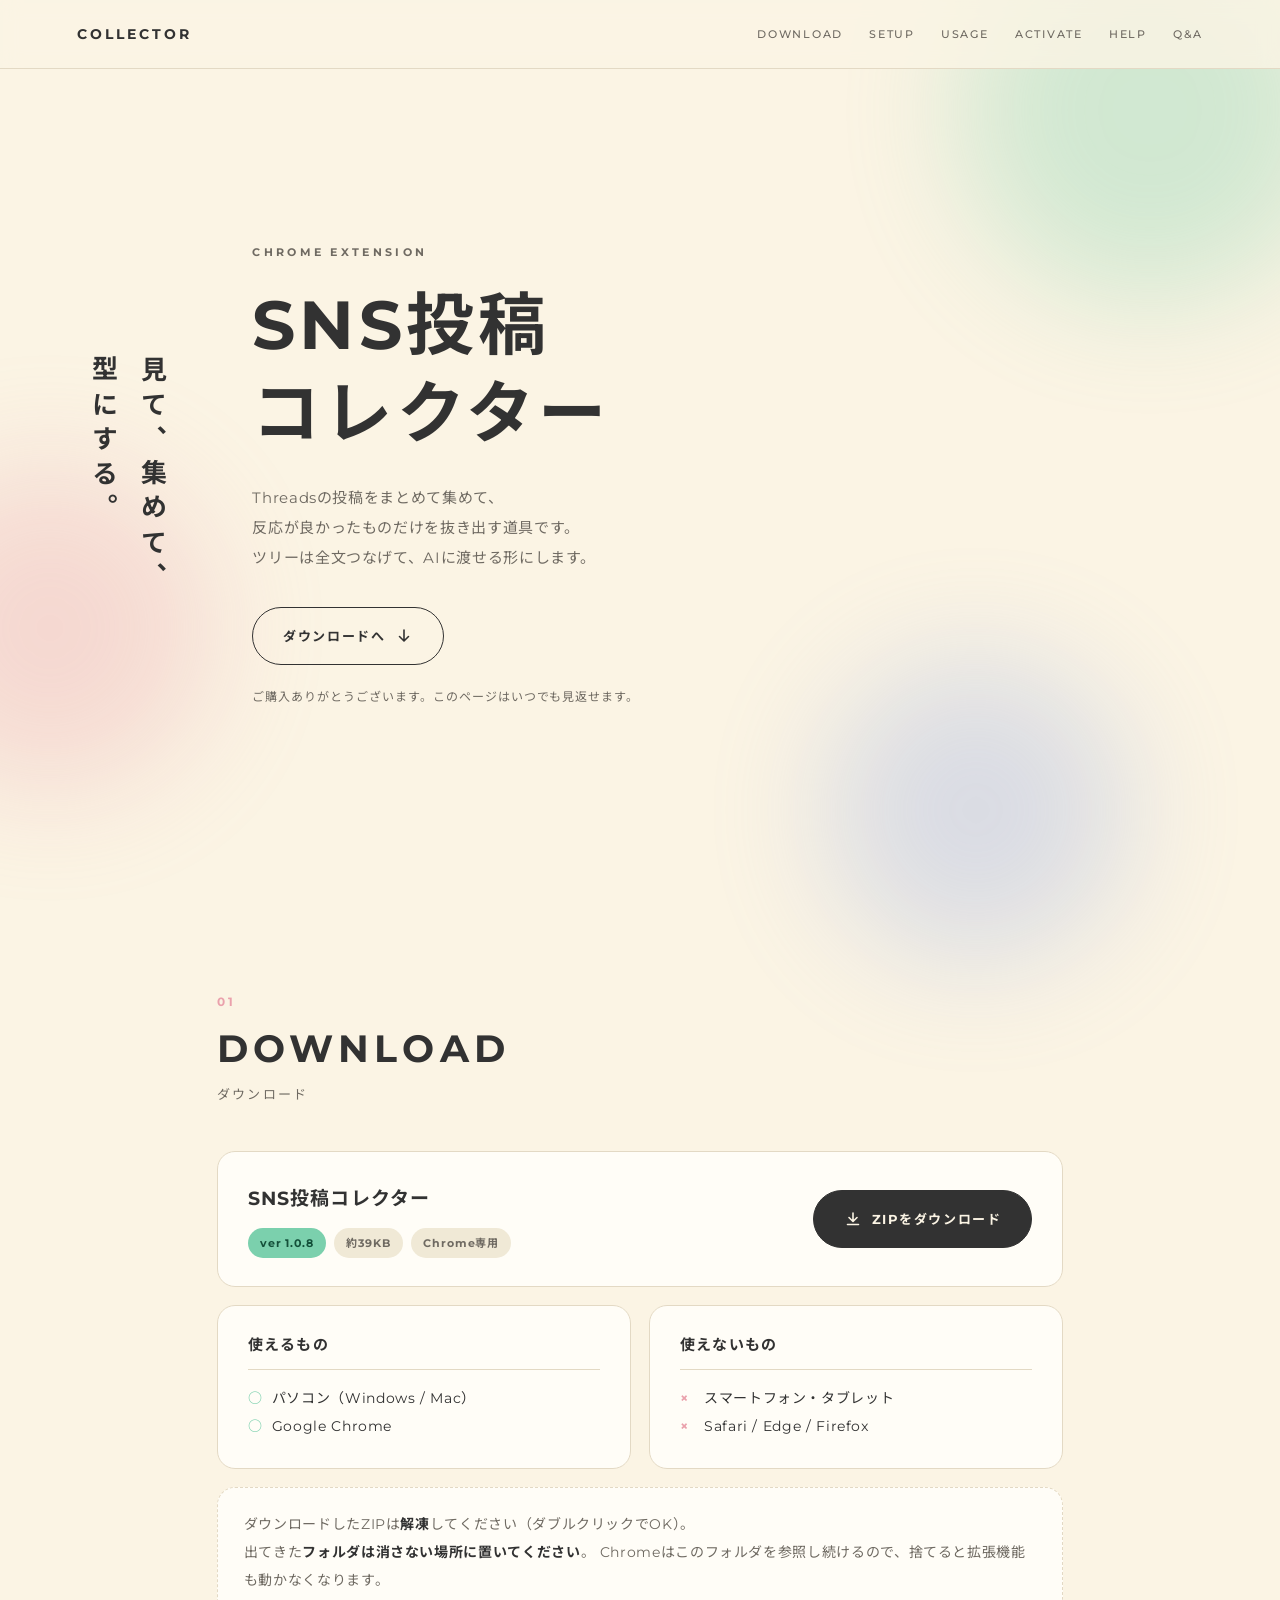
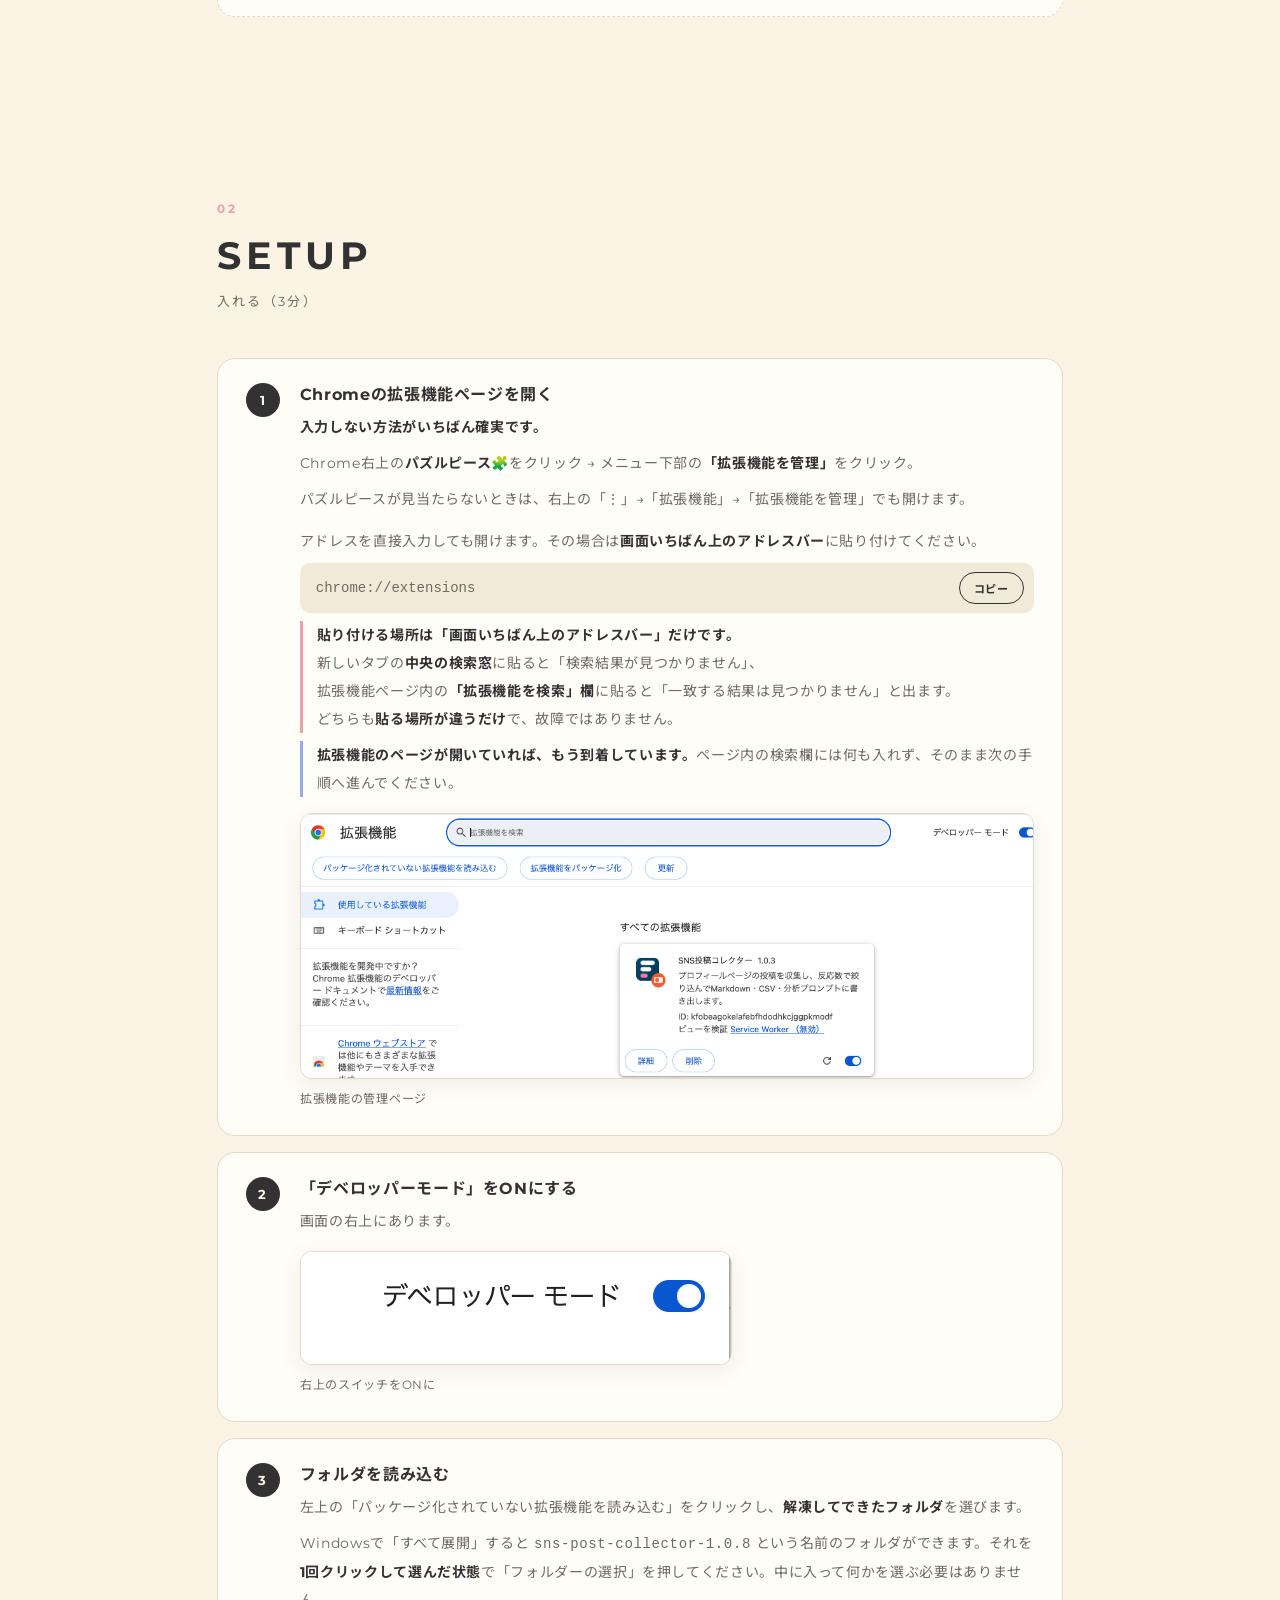
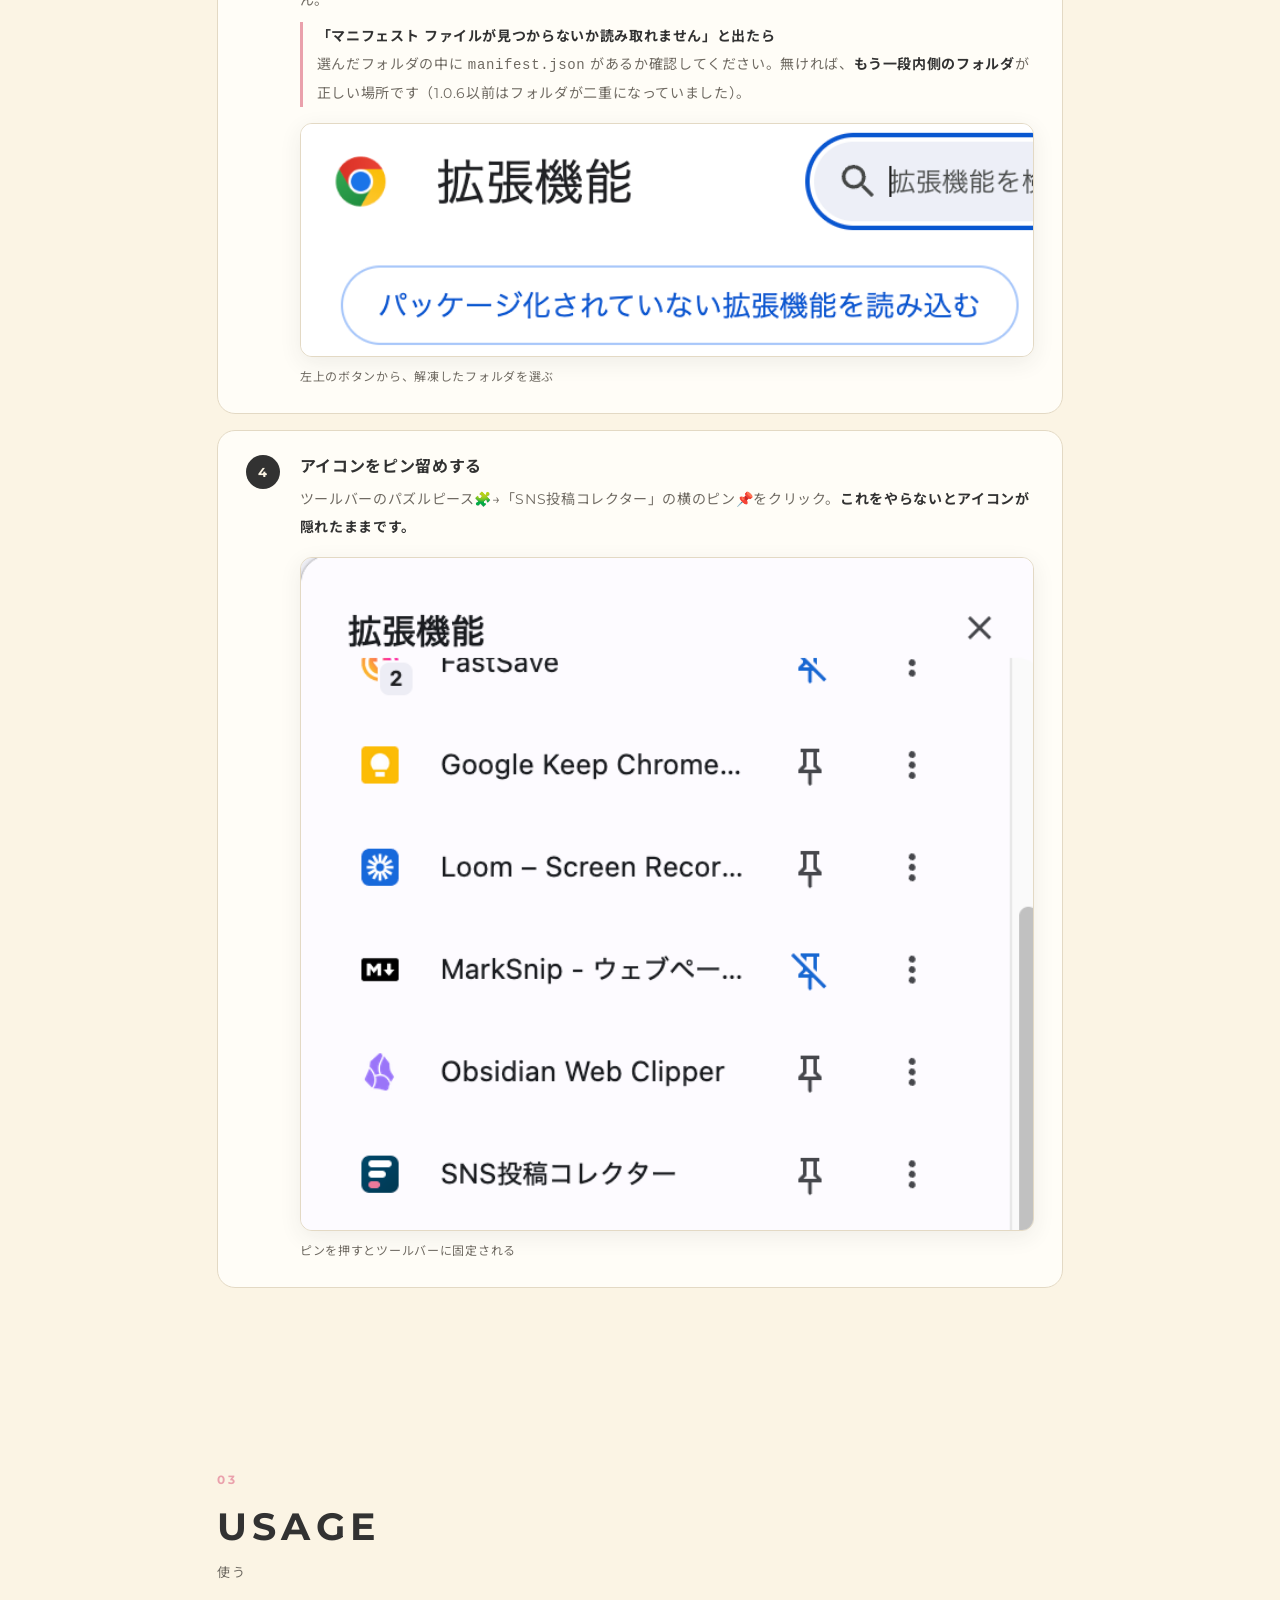
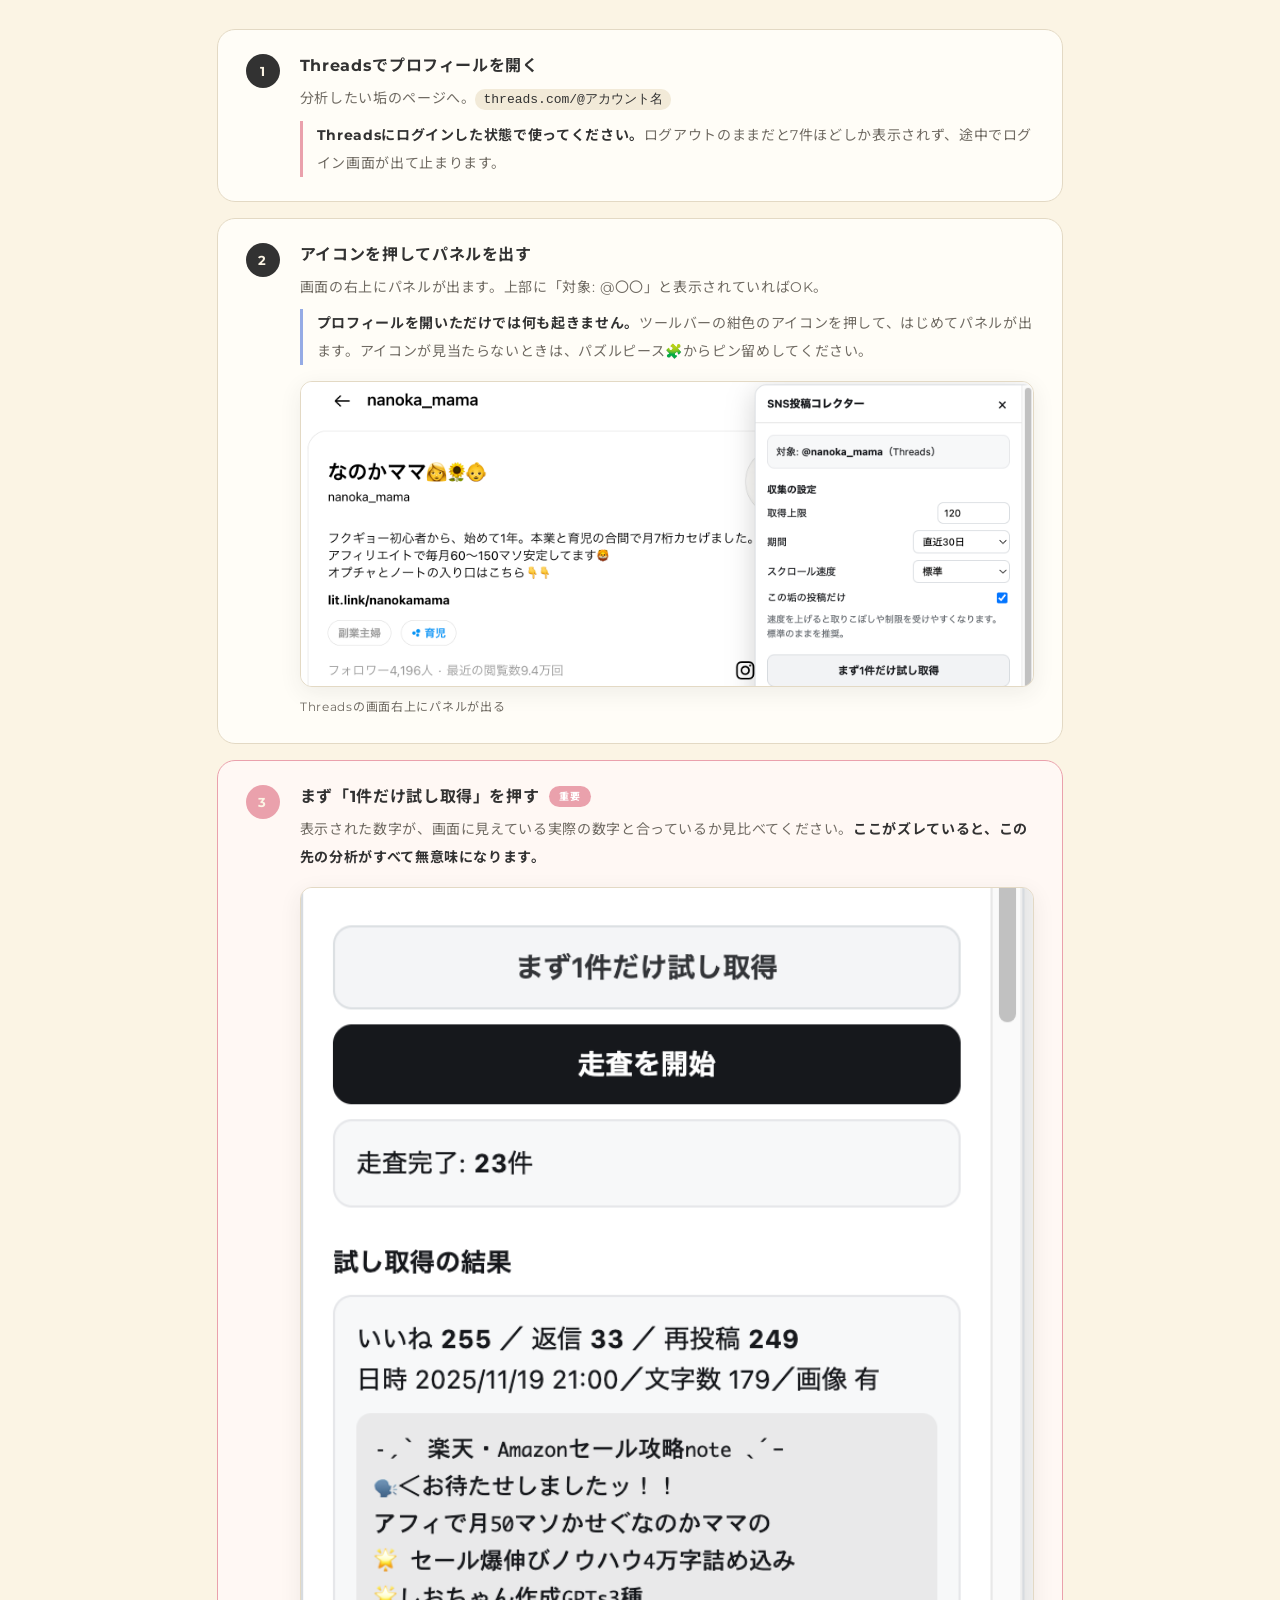
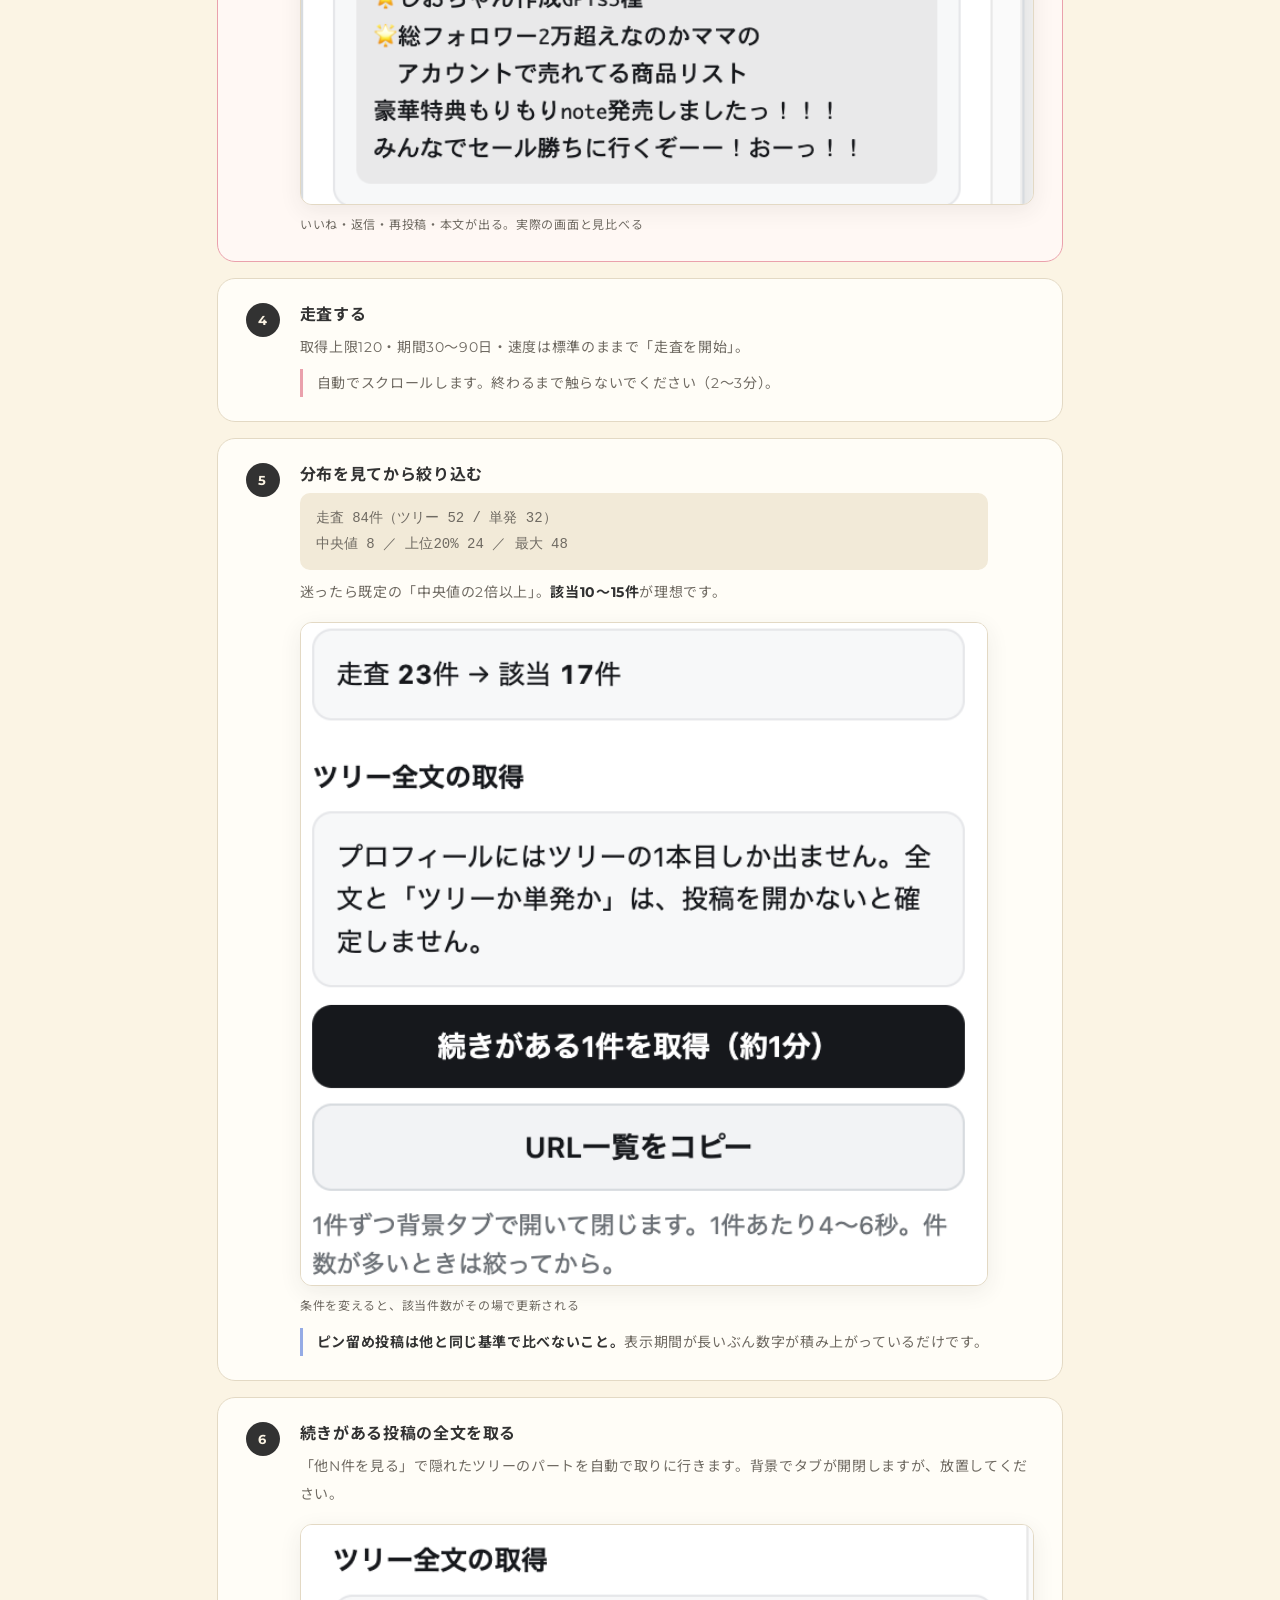
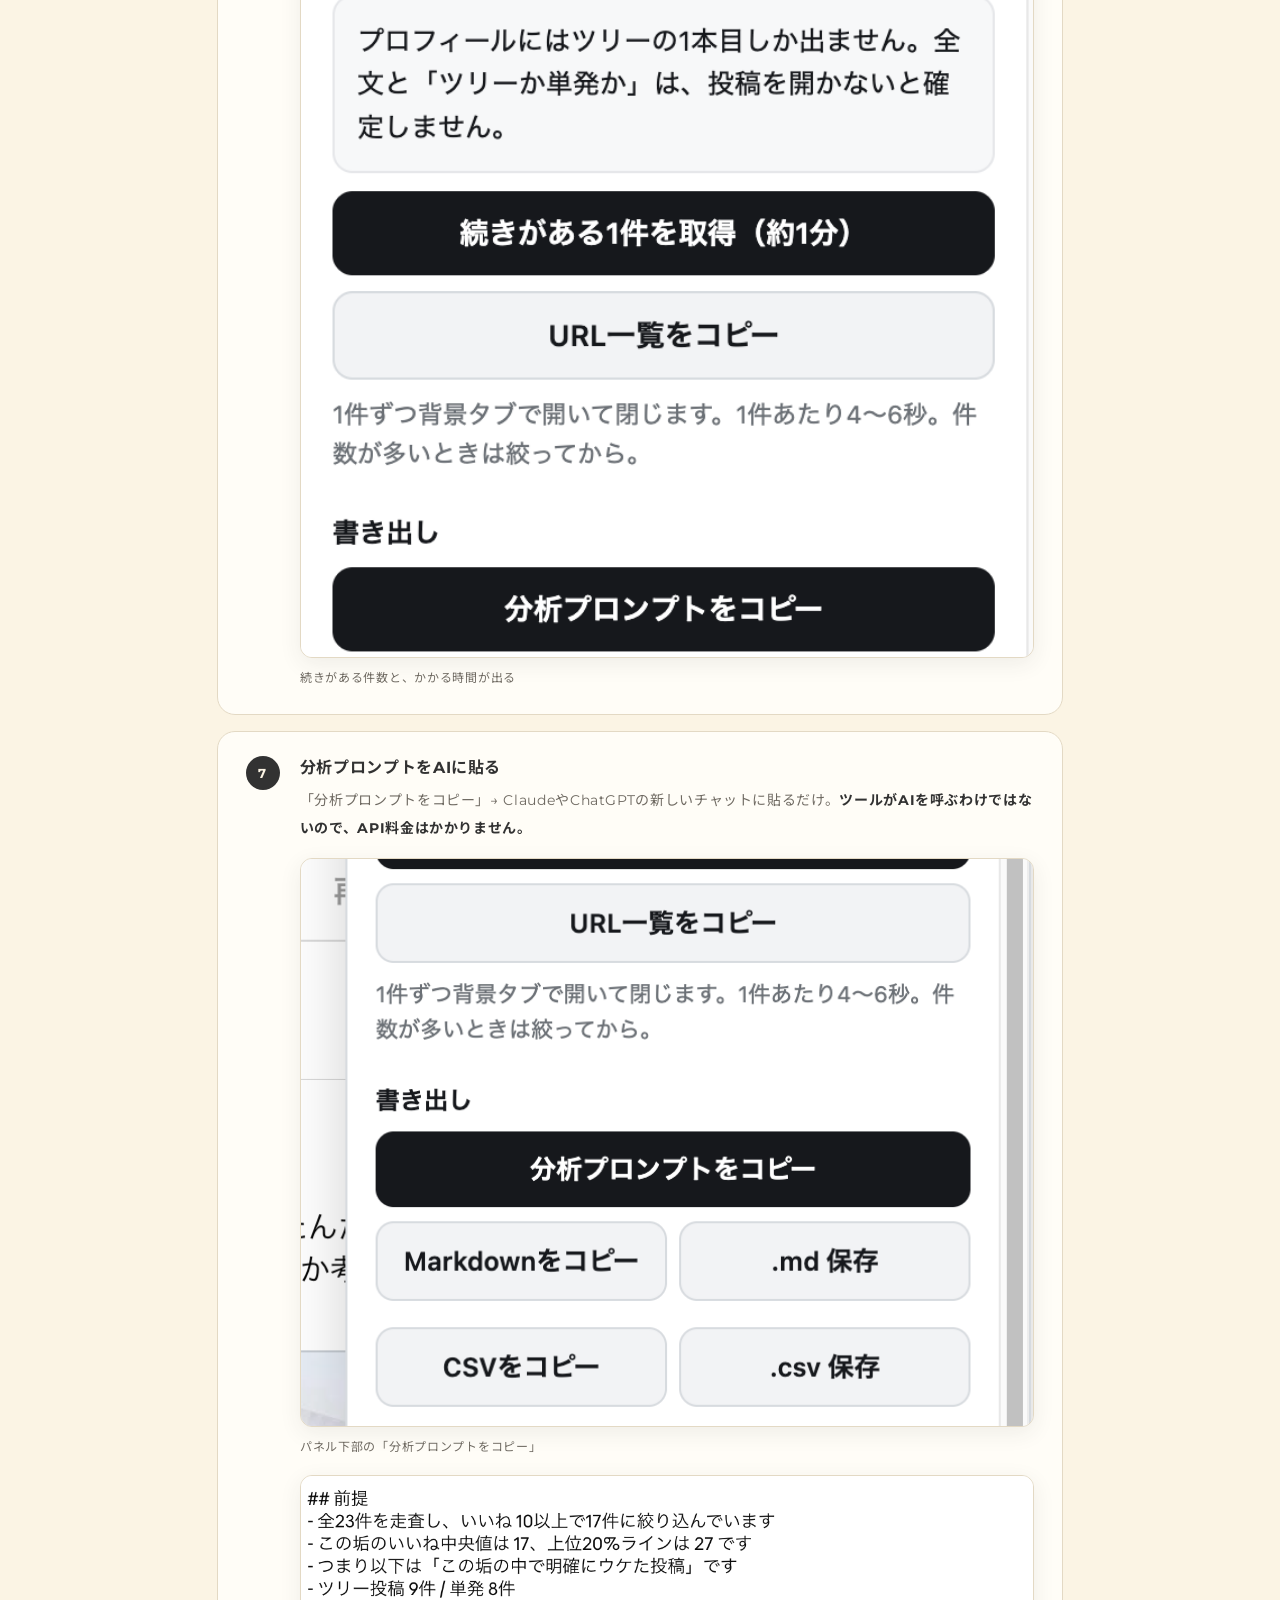
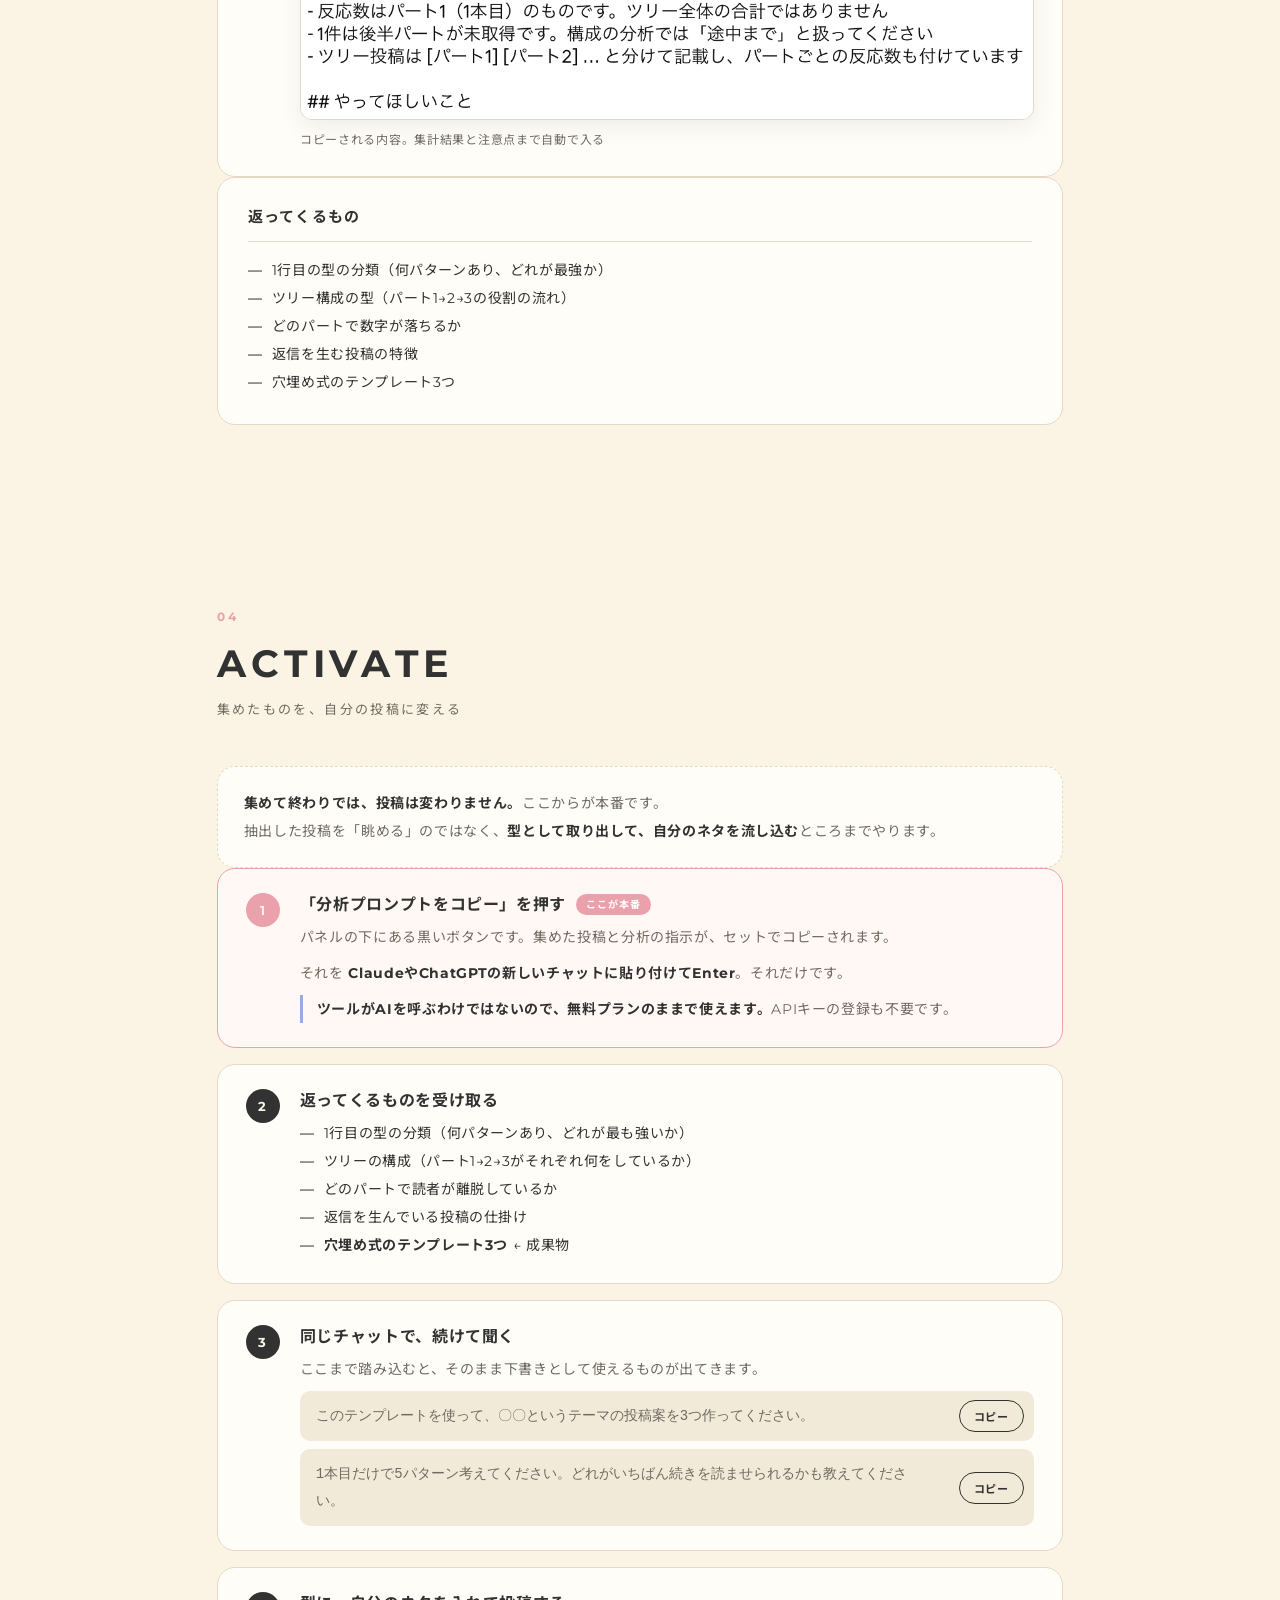
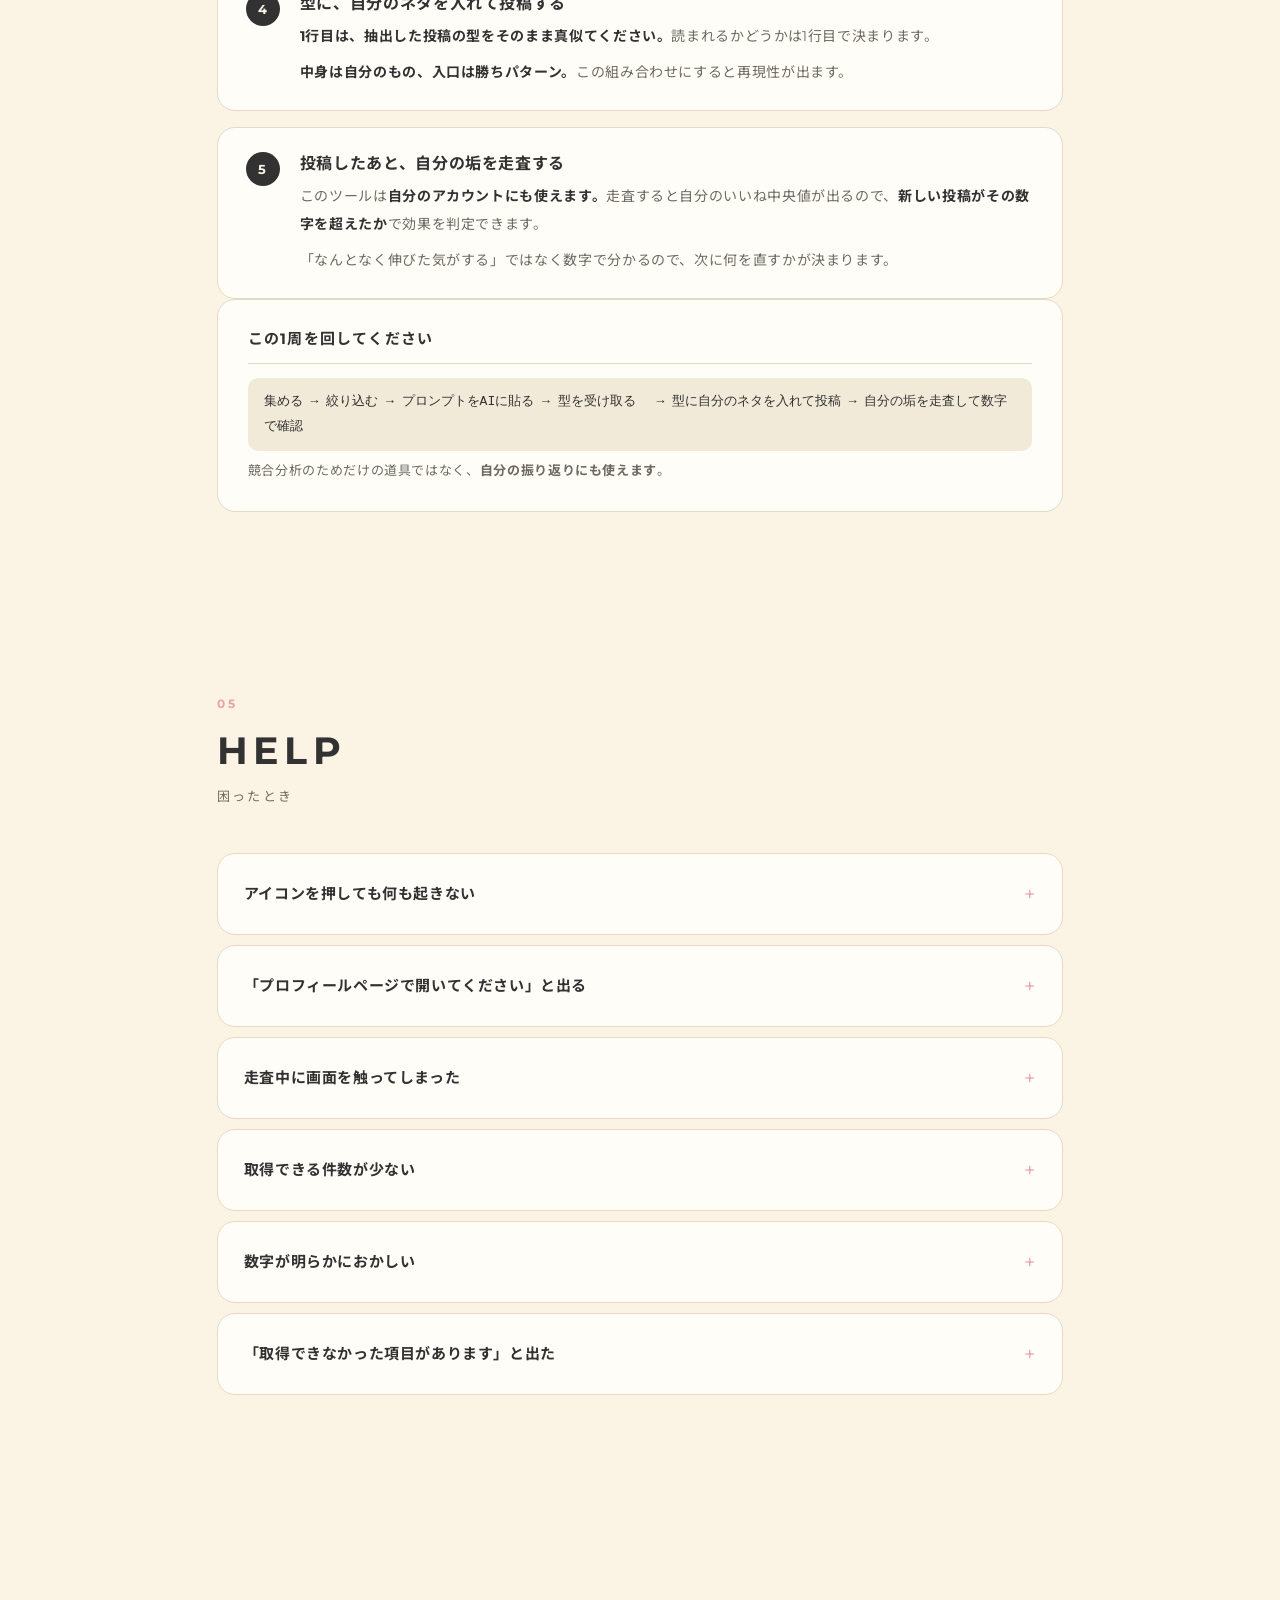
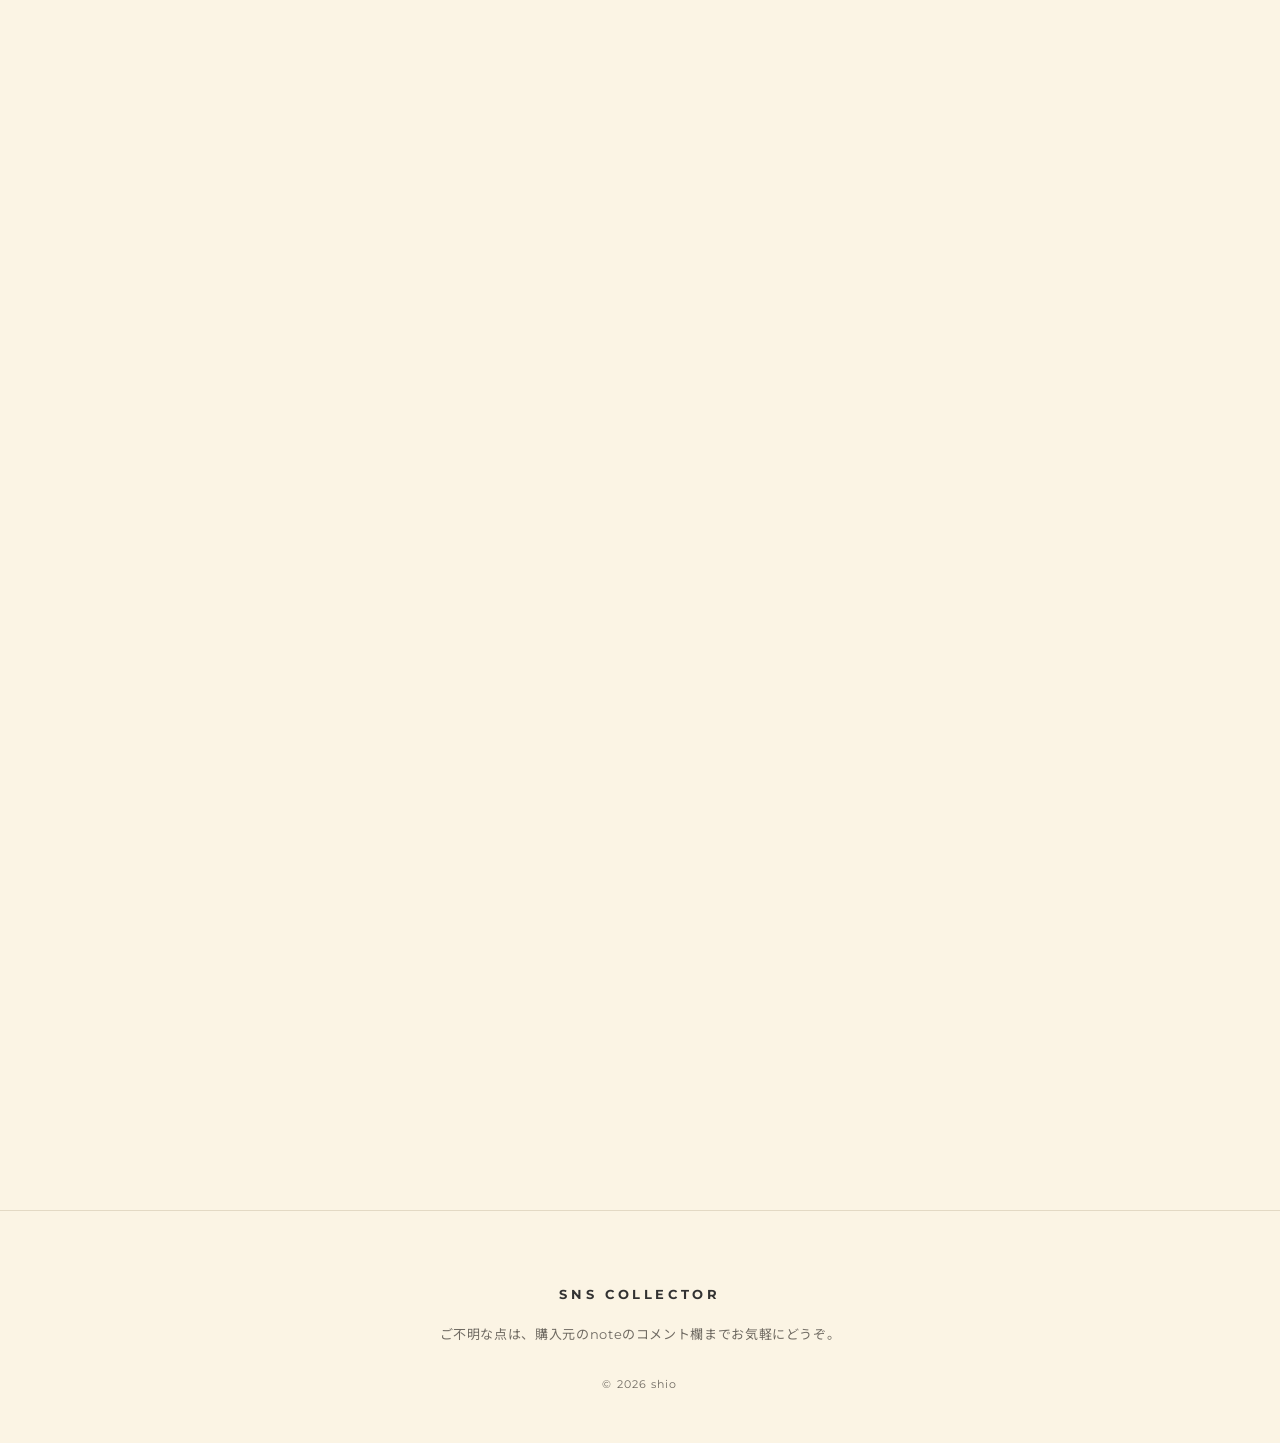
==== index.html @ 50357b31 "update: ver 1.0.8（プロンプトの分割コピー、本文折りたたみの警告）" ====
<!DOCTYPE html>
<html lang="ja">
<head>
<meta charset="UTF-8">
<meta name="viewport" content="width=device-width, initial-scale=1">

<!-- 購入者向けの配布ページなので、検索には出さない -->
<meta name="robots" content="noindex, nofollow, noarchive">

<title>SNS投稿コレクター｜ダウンロードと使い方</title>
<meta name="description" content="Threadsの投稿を収集・分析するChrome拡張「SNS投稿コレクター」のダウンロードと使い方。">

<!-- リンクを送ったときのプレビュー。
     指定しないとページ内の最初の画像が勝手に使われるので、必ず指定する。
     画像は bash make-ogp.sh で作り直せる。 -->
<meta property="og:type" content="website">
<meta property="og:url" content="https://shiochann.github.io/room-e94b82/">
<meta property="og:site_name" content="SNS投稿コレクター">
<meta property="og:title" content="SNS投稿コレクター｜ダウンロードと使い方">
<meta property="og:description" content="Threadsの投稿をまとめて集めて、反応が良かったものだけを抜き出すChrome拡張。ツリーは全文つなげてAIに渡せる形にします。">
<meta property="og:image" content="https://shiochann.github.io/room-e94b82/assets/img/ogp.png">
<meta property="og:image:width" content="1200">
<meta property="og:image:height" content="630">
<meta name="twitter:card" content="summary_large_image">
<meta name="twitter:title" content="SNS投稿コレクター｜ダウンロードと使い方">
<meta name="twitter:description" content="Threadsの投稿をまとめて集めて、反応が良かったものだけを抜き出すChrome拡張。">
<meta name="twitter:image" content="https://shiochann.github.io/room-e94b82/assets/img/ogp.png">

<link rel="icon" type="image/png" sizes="32x32" href="assets/icon/favicon-32.png">
<link rel="icon" type="image/png" sizes="16x16" href="assets/icon/favicon-16.png">
<link rel="apple-touch-icon" href="assets/icon/apple-touch-icon.png">
<meta name="theme-color" content="#FBF4E4">

<link rel="preconnect" href="https://fonts.googleapis.com">
<link rel="preconnect" href="https://fonts.gstatic.com" crossorigin>
<link href="https://fonts.googleapis.com/css2?family=Montserrat:wght@400;500;700&family=Noto+Sans+JP:wght@400;500;700&display=swap" rel="stylesheet">
<link rel="stylesheet" href="assets/css/style.css">
</head>
<body>

<!-- ローディング -->
<div class="loader" id="loader">
  <div class="loader__bar"><span id="loaderFill"></span></div>
</div>

<!-- 背景の飾り -->
<div class="deco" aria-hidden="true">
  <span class="blob blob--mint"></span>
  <span class="blob blob--pink"></span>
  <span class="blob blob--blue"></span>
</div>

<header class="head">
  <a class="head__logo" href="./">COLLECTOR</a>
  <nav class="head__nav">
    <a href="#download">DOWNLOAD</a>
    <a href="#setup">SETUP</a>
    <a href="#usage">USAGE</a>
    <a href="#activate">ACTIVATE</a>
    <a href="#help">HELP</a>
    <a href="#qa">Q&amp;A</a>
  </nav>
</header>

<main>

<!-- HERO -->
<section class="hero">
  <p class="hero__vertical">見て、集めて、<br>型にする。</p>

  <div class="hero__body">
    <p class="hero__label">CHROME EXTENSION</p>
    <h1 class="hero__title">SNS投稿<br>コレクター</h1>
    <p class="hero__lead">
      Threadsの投稿をまとめて集めて、<br>
      反応が良かったものだけを抜き出す道具です。<br>
      ツリーは全文つなげて、AIに渡せる形にします。
    </p>
    <a class="btn" href="#download">
      <span>ダウンロードへ</span>
      <svg width="18" height="18" viewBox="0 0 18 18" fill="none" aria-hidden="true">
        <path d="M9 3v10M4.5 9.5L9 14l4.5-4.5" stroke="currentColor" stroke-width="1.6" stroke-linecap="round" stroke-linejoin="round"/>
      </svg>
    </a>
    <p class="hero__note">ご購入ありがとうございます。<br class="sp">このページはいつでも見返せます。</p>
  </div>
</section>

<!-- 01 DOWNLOAD -->
<section class="sec" id="download">
  <div class="sec__head reveal">
    <span class="sec__num">01</span>
    <h2 class="sec__title">DOWNLOAD</h2>
    <p class="sec__jp">ダウンロード</p>
  </div>

  <div class="card card--dl reveal">
    <div class="dl__info">
      <p class="dl__name">SNS投稿コレクター</p>
      <p class="dl__meta">
        <span class="tag" id="verTag">ver 1.0.8</span>
        <span class="tag tag--soft">約39KB</span>
        <span class="tag tag--soft">Chrome専用</span>
      </p>
    </div>
    <a class="btn btn--fill" id="dlBtn" href="download/sns-post-collector-1.0.8.zip" download>
      <svg width="18" height="18" viewBox="0 0 18 18" fill="none" aria-hidden="true">
        <path d="M9 3v8M5 7.5L9 11.5 13 7.5M3.5 14.5h11" stroke="currentColor" stroke-width="1.6" stroke-linecap="round" stroke-linejoin="round"/>
      </svg>
      <span>ZIPをダウンロード</span>
    </a>
  </div>

  <div class="grid2 reveal">
    <div class="card">
      <h3 class="card__title">使えるもの</h3>
      <ul class="list list--ok">
        <li>パソコン（Windows / Mac）</li>
        <li>Google Chrome</li>
      </ul>
    </div>
    <div class="card">
      <h3 class="card__title">使えないもの</h3>
      <ul class="list list--ng">
        <li>スマートフォン・タブレット</li>
        <li>Safari / Edge / Firefox</li>
      </ul>
    </div>
  </div>

  <p class="notice reveal">
    ダウンロードしたZIPは<strong>解凍</strong>してください（ダブルクリックでOK）。<br>
    出てきた<strong>フォルダは消さない場所に置いてください</strong>。
    Chromeはこのフォルダを参照し続けるので、捨てると拡張機能も動かなくなります。
  </p>
</section>

<!-- 02 SETUP -->
<section class="sec" id="setup">
  <div class="sec__head reveal">
    <span class="sec__num">02</span>
    <h2 class="sec__title">SETUP</h2>
    <p class="sec__jp">入れる（3分）</p>
  </div>

  <ol class="steps">
    <li class="step reveal">
      <span class="step__n">1</span>
      <div class="step__body">
        <h3>Chromeの拡張機能ページを開く</h3>
        <p><strong>入力しない方法がいちばん確実です。</strong></p>
        <p>Chrome右上の<strong>パズルピース🧩</strong>をクリック → メニュー下部の<strong>「拡張機能を管理」</strong>をクリック。</p>
        <p class="hint2">パズルピースが見当たらないときは、右上の「⋮」→「拡張機能」→「拡張機能を管理」でも開けます。</p>
        <p style="margin-top:14px">アドレスを直接入力しても開けます。その場合は<strong>画面いちばん上のアドレスバー</strong>に貼り付けてください。</p>
        <p class="code" data-copy>chrome://extensions</p>
        <p class="warn"><strong>貼り付ける場所は「画面いちばん上のアドレスバー」だけです。</strong><br>
        新しいタブの<strong>中央の検索窓</strong>に貼ると「検索結果が見つかりません」、<br>
        拡張機能ページ内の<strong>「拡張機能を検索」欄</strong>に貼ると「一致する結果は見つかりません」と出ます。<br>
        どちらも<strong>貼る場所が違うだけ</strong>で、故障ではありません。</p>
        <p class="tip"><strong>拡張機能のページが開いていれば、もう到着しています。</strong>ページ内の検索欄には何も入れず、そのまま次の手順へ進んでください。</p>
        <figure class="shot"><img src="assets/img/setup-1-extensions.png" alt="Chromeの拡張機能ページ" loading="lazy"><figcaption>拡張機能の管理ページ</figcaption></figure>
      </div>
    </li>
    <li class="step reveal">
      <span class="step__n">2</span>
      <div class="step__body">
        <h3>「デベロッパーモード」をONにする</h3>
        <p>画面の右上にあります。</p>
        <figure class="shot"><img src="assets/img/setup-2-devmode.png" alt="デベロッパーモードのスイッチ" loading="lazy"><figcaption>右上のスイッチをONに</figcaption></figure>
      </div>
    </li>
    <li class="step reveal">
      <span class="step__n">3</span>
      <div class="step__body">
        <h3>フォルダを読み込む</h3>
        <p>左上の「パッケージ化されていない拡張機能を読み込む」をクリックし、<strong>解凍してできたフォルダ</strong>を選びます。</p>
        <p class="hint2">Windowsで「すべて展開」すると <code>sns-post-collector-1.0.8</code> という名前のフォルダができます。それを<strong>1回クリックして選んだ状態</strong>で「フォルダーの選択」を押してください。中に入って何かを選ぶ必要はありません。</p>
        <p class="warn"><strong>「マニフェスト ファイルが見つからないか読み取れません」と出たら</strong><br>
        選んだフォルダの中に <code>manifest.json</code> があるか確認してください。無ければ、<strong>もう一段内側のフォルダ</strong>が正しい場所です（1.0.6以前はフォルダが二重になっていました）。</p>
        <figure class="shot"><img src="assets/img/setup-3-load.png" alt="パッケージ化されていない拡張機能を読み込む" loading="lazy"><figcaption>左上のボタンから、解凍したフォルダを選ぶ</figcaption></figure>
      </div>
    </li>
    <li class="step reveal">
      <span class="step__n">4</span>
      <div class="step__body">
        <h3>アイコンをピン留めする</h3>
        <p>ツールバーのパズルピース🧩→「SNS投稿コレクター」の横のピン📌をクリック。<strong>これをやらないとアイコンが隠れたままです。</strong></p>
        <figure class="shot"><img src="assets/img/setup-4-pin.png" alt="拡張機能をピン留めするメニュー" loading="lazy"><figcaption>ピンを押すとツールバーに固定される</figcaption></figure>
      </div>
    </li>
  </ol>
</section>

<!-- 03 USAGE -->
<section class="sec" id="usage">
  <div class="sec__head reveal">
    <span class="sec__num">03</span>
    <h2 class="sec__title">USAGE</h2>
    <p class="sec__jp">使う</p>
  </div>

  <ol class="steps">
    <li class="step reveal">
      <span class="step__n">1</span>
      <div class="step__body">
        <h3>Threadsでプロフィールを開く</h3>
        <p>分析したい垢のページへ。<span class="code code--inline">threads.com/@アカウント名</span></p>
        <p class="warn"><strong>Threadsにログインした状態で使ってください。</strong>ログアウトのままだと7件ほどしか表示されず、途中でログイン画面が出て止まります。</p>
      </div>
    </li>
    <li class="step reveal">
      <span class="step__n">2</span>
      <div class="step__body">
        <h3>アイコンを押してパネルを出す</h3>
        <p>画面の右上にパネルが出ます。上部に「対象: @〇〇」と表示されていればOK。</p>
        <p class="tip"><strong>プロフィールを開いただけでは何も起きません。</strong>ツールバーの紺色のアイコンを押して、はじめてパネルが出ます。アイコンが見当たらないときは、パズルピース🧩からピン留めしてください。</p>
        <figure class="shot"><img src="assets/img/usage-2-panel.png" alt="Threads上に表示されたパネル" loading="lazy"><figcaption>Threadsの画面右上にパネルが出る</figcaption></figure>
      </div>
    </li>
    <li class="step reveal step--hl">
      <span class="step__n">3</span>
      <div class="step__body">
        <h3>まず「1件だけ試し取得」を押す<span class="badge">重要</span></h3>
        <p>表示された数字が、画面に見えている実際の数字と合っているか見比べてください。<strong>ここがズレていると、この先の分析がすべて無意味になります。</strong></p>
        <figure class="shot"><img src="assets/img/usage-3-sample.png" alt="試し取得の結果" loading="lazy"><figcaption>いいね・返信・再投稿・本文が出る。実際の画面と見比べる</figcaption></figure>
      </div>
    </li>
    <li class="step reveal">
      <span class="step__n">4</span>
      <div class="step__body">
        <h3>走査する</h3>
        <p>取得上限120・期間30〜90日・速度は標準のままで「走査を開始」。</p>
        <p class="warn">自動でスクロールします。終わるまで触らないでください（2〜3分）。</p>
      </div>
    </li>
    <li class="step reveal">
      <span class="step__n">5</span>
      <div class="step__body">
        <h3>分布を見てから絞り込む</h3>
        <p class="code">走査 84件（ツリー 52 / 単発 32）<br>中央値 8 ／ 上位20% 24 ／ 最大 48</p>
        <p>迷ったら既定の「中央値の2倍以上」。<strong>該当10〜15件</strong>が理想です。</p>
        <figure class="shot"><img src="assets/img/usage-5-filter.png" alt="絞り込みの結果" loading="lazy"><figcaption>条件を変えると、該当件数がその場で更新される</figcaption></figure>
        <p class="tip"><strong>ピン留め投稿は他と同じ基準で比べないこと。</strong>表示期間が長いぶん数字が積み上がっているだけです。</p>
      </div>
    </li>
    <li class="step reveal">
      <span class="step__n">6</span>
      <div class="step__body">
        <h3>続きがある投稿の全文を取る</h3>
        <p>「他N件を見る」で隠れたツリーのパートを自動で取りに行きます。背景でタブが開閉しますが、放置してください。</p>
        <figure class="shot"><img src="assets/img/usage-6-thread.png" alt="ツリー全文の取得ボタン" loading="lazy"><figcaption>続きがある件数と、かかる時間が出る</figcaption></figure>
      </div>
    </li>
    <li class="step reveal">
      <span class="step__n">7</span>
      <div class="step__body">
        <h3>分析プロンプトをAIに貼る</h3>
        <p>「分析プロンプトをコピー」→ ClaudeやChatGPTの新しいチャットに貼るだけ。<strong>ツールがAIを呼ぶわけではないので、API料金はかかりません。</strong></p>
        <figure class="shot"><img src="assets/img/usage-7-export.png" alt="書き出しのボタン" loading="lazy"><figcaption>パネル下部の「分析プロンプトをコピー」</figcaption></figure>
        <figure class="shot"><img src="assets/img/usage-7-prompt.png" alt="コピーされる分析プロンプトの中身" loading="lazy"><figcaption>コピーされる内容。集計結果と注意点まで自動で入る</figcaption></figure>
        <figure class="shot"><img src="assets/img/usage-7-ai.png" alt="AIが返してきた分析結果" loading="lazy"><figcaption>貼り付けるとこう返ってくる</figcaption></figure>
      </div>
    </li>
  </ol>

  <div class="card reveal">
    <h3 class="card__title">返ってくるもの</h3>
    <ul class="list list--dot">
      <li>1行目の型の分類（何パターンあり、どれが最強か）</li>
      <li>ツリー構成の型（パート1→2→3の役割の流れ）</li>
      <li>どのパートで数字が落ちるか</li>
      <li>返信を生む投稿の特徴</li>
      <li>穴埋め式のテンプレート3つ</li>
    </ul>
  </div>
</section>

<!-- 04 ACTIVATE -->
<section class="sec" id="activate">
  <div class="sec__head reveal">
    <span class="sec__num">04</span>
    <h2 class="sec__title">ACTIVATE</h2>
    <p class="sec__jp">集めたものを、自分の投稿に変える</p>
  </div>

  <p class="notice reveal">
    <strong>集めて終わりでは、投稿は変わりません。</strong>ここからが本番です。<br>
    抽出した投稿を「眺める」のではなく、<strong>型として取り出して、自分のネタを流し込む</strong>ところまでやります。
  </p>

  <ol class="steps">
    <li class="step reveal step--hl">
      <span class="step__n">1</span>
      <div class="step__body">
        <h3>「分析プロンプトをコピー」を押す<span class="badge">ここが本番</span></h3>
        <p>パネルの下にある黒いボタンです。集めた投稿と分析の指示が、セットでコピーされます。</p>
        <p>それを <strong>ClaudeやChatGPTの新しいチャットに貼り付けてEnter</strong>。それだけです。</p>
        <p class="tip"><strong>ツールがAIを呼ぶわけではないので、無料プランのままで使えます。</strong>APIキーの登録も不要です。</p>
      </div>
    </li>
    <li class="step reveal">
      <span class="step__n">2</span>
      <div class="step__body">
        <h3>返ってくるものを受け取る</h3>
        <ul class="list list--dot">
          <li>1行目の型の分類（何パターンあり、どれが最も強いか）</li>
          <li>ツリーの構成（パート1→2→3がそれぞれ何をしているか）</li>
          <li>どのパートで読者が離脱しているか</li>
          <li>返信を生んでいる投稿の仕掛け</li>
          <li><strong>穴埋め式のテンプレート3つ</strong> ← 成果物</li>
        </ul>
      </div>
    </li>
    <li class="step reveal">
      <span class="step__n">3</span>
      <div class="step__body">
        <h3>同じチャットで、続けて聞く</h3>
        <p>ここまで踏み込むと、そのまま下書きとして使えるものが出てきます。</p>
        <p class="code" data-copy>このテンプレートを使って、〇〇というテーマの投稿案を3つ作ってください。</p>
        <p class="code" data-copy>1本目だけで5パターン考えてください。どれがいちばん続きを読ませられるかも教えてください。</p>
      </div>
    </li>
    <li class="step reveal">
      <span class="step__n">4</span>
      <div class="step__body">
        <h3>型に、自分のネタを入れて投稿する</h3>
        <p><strong>1行目は、抽出した投稿の型をそのまま真似てください。</strong>読まれるかどうかは1行目で決まります。</p>
        <p><strong>中身は自分のもの、入口は勝ちパターン。</strong>この組み合わせにすると再現性が出ます。</p>
      </div>
    </li>
    <li class="step reveal">
      <span class="step__n">5</span>
      <div class="step__body">
        <h3>投稿したあと、自分の垢を走査する</h3>
        <p>このツールは<strong>自分のアカウントにも使えます。</strong>走査すると自分のいいね中央値が出るので、<strong>新しい投稿がその数字を超えたか</strong>で効果を判定できます。</p>
        <p>「なんとなく伸びた気がする」ではなく数字で分かるので、次に何を直すかが決まります。</p>
      </div>
    </li>
  </ol>

  <div class="card reveal">
    <h3 class="card__title">この1周を回してください</h3>
    <p class="code">集める → 絞り込む → プロンプトをAIに貼る → 型を受け取る
　→ 型に自分のネタを入れて投稿 → 自分の垢を走査して数字で確認</p>
    <p class="hint2">競合分析のためだけの道具ではなく、<strong>自分の振り返りにも使えます</strong>。</p>
  </div>
</section>

<!-- 05 HELP -->
<section class="sec" id="help">
  <div class="sec__head reveal">
    <span class="sec__num">05</span>
    <h2 class="sec__title">HELP</h2>
    <p class="sec__jp">困ったとき</p>
  </div>

  <div class="qa reveal">
    <details>
      <summary>アイコンを押しても何も起きない</summary>
      <div class="qa__body">
        <p>まず<strong>Threadsのページを開いているか</strong>確認してください。他のサイトでは反応しません。</p>
        <p>Threadsを開いているのに反応しない場合は、ページをリロードしてからもう一度押してください。</p>
        <p>それでも出ない場合は <span class="code code--inline">chrome://extensions</span> を開き、「SNS投稿コレクター」が有効（青）か、赤い「エラー」ボタンが出ていないか確認してください。</p>
      </div>
    </details>
    <details>
      <summary>「プロフィールページで開いてください」と出る</summary>
      <div class="qa__body">
        <p>投稿の詳細画面ではなく、<span class="code code--inline">threads.com/@アカウント名</span> を開いてください。</p>
      </div>
    </details>
    <details>
      <summary>走査中に画面を触ってしまった</summary>
      <div class="qa__body">
        <p>「停止」を押せば、そこまでの件数で分布は見られます。やり直す場合はもう一度「走査を開始」を押してください。</p>
      </div>
    </details>
    <details>
      <summary>取得できる件数が少ない</summary>
      <div class="qa__body">
        <p><strong>まずThreadsにログインしているか確認してください。</strong>ログアウト状態だと7件ほどで表示が止まり、それ以上スクロールできません（Threadsの仕様です）。</p>
        <p>期間の設定を「すべて」にして、取得上限を増やしてみてください。</p>
        <p>それでも少ない場合、その垢の投稿自体が少ない可能性があります。Threadsはプロフィールを下まで読み込んでも、一定数までしか表示しないことがあります。</p>
      </div>
    </details>
    <details>
      <summary>数字が明らかにおかしい</summary>
      <div class="qa__body">
        <p>Threadsの画面構造が変わった可能性があります。お手数ですが、購入元のnoteのコメント欄までご連絡ください。修正版をこのページで配布します。</p>
      </div>
    </details>
    <details>
      <summary>「取得できなかった項目があります」と出た</summary>
      <div class="qa__body">
        <p>その項目での絞り込みは使わないでください。他の項目は通常どおり使えます。</p>
      </div>
    </details>
  </div>
</section>

<!-- 05 UPDATE -->
<section class="sec" id="update">
  <div class="sec__head reveal">
    <span class="sec__num">06</span>
    <h2 class="sec__title">UPDATE</h2>
    <p class="sec__jp">更新のしかた</p>
  </div>

  <p class="notice reveal">
    Threadsの仕様変更などで修正版を出した場合、<strong>このページのファイルを新しいものに差し替えます</strong>。
    追加費用はかかりません。ときどき見に来てください。
  </p>

  <ol class="steps steps--tight">
    <li class="step reveal"><span class="step__n">1</span><div class="step__body"><h3>このページから最新のZIPをダウンロードして解凍</h3></div></li>
    <li class="step reveal"><span class="step__n">2</span><div class="step__body"><h3>Chromeの拡張機能ページを開く</h3><p class="code" data-copy>chrome://extensions</p></div></li>
    <li class="step reveal"><span class="step__n">3</span><div class="step__body"><h3>「SNS投稿コレクター」を削除する</h3><p>更新ボタン（↻）ではなく、いったん削除します。</p></div></li>
    <li class="step reveal"><span class="step__n">4</span><div class="step__body"><h3>新しく解凍したフォルダを読み込む</h3></div></li>
    <li class="step reveal"><span class="step__n">5</span><div class="step__body"><h3>もう一度ピン留めして、バージョン番号を確認</h3></div></li>
  </ol>

  <div class="grid2 reveal">
    <div class="card">
      <h3 class="card__title">なぜ削除してから入れ直すのか</h3>
      <ul class="list list--dot">
        <li>新しいZIPは<strong>別の場所に解凍される</strong>ため、更新ボタンでは古いフォルダを読み続けます</li>
        <li>版によっては権限の構成が変わり、更新ボタンでは反映されないことがあります</li>
      </ul>
    </div>
    <div class="card">
      <h3 class="card__title">更新履歴</h3>
      <ul class="log">
        <li><span>ver 1.0.8</span>プロンプトが長すぎてAIに貼り付けきれない問題に対応（文字数の表示と、分けてコピーする機能を追加）。ウィンドウが狭くて本文が折りたたまれている場合に警告を出すように</li>
        <li><span>ver 1.0.7</span>Windowsで「マニフェストが見つかりません」と出る問題を修正（解凍時にフォルダが二重になっていました）。ツリー全文の取得中に、何件目を処理しているかが分かるように改善</li>
        <li><span>ver 1.0.6</span>ツリーの1本目が読み取れない不具合を修正（本文が「スレッド」になり、いいねが「?」になっていました）。試し取得が他の垢の投稿を拾う不具合、ツリー全文の取得が全件失敗する不具合、本文が取れなかった投稿を取り直せない問題もあわせて修正。書き出しの表示と説明書も改善</li>
        <li><span>ver 1.0.5</span>取得件数が少なくなる不具合を修正（古いピン留め投稿があると走査が早く終わっていました）</li>
        <li><span>ver 1.0.4</span>公開</li>
      </ul>
    </div>
  </div>
</section>

<!-- 06 NOTE -->
<section class="sec" id="rules">
  <div class="sec__head reveal">
    <span class="sec__num">07</span>
    <h2 class="sec__title">NOTES</h2>
    <p class="sec__jp">使用上の注意</p>
  </div>

  <div class="card reveal">
    <ul class="list list--dot">
      <li>個人の分析用途でお使いください。収集したデータの再配布・転売はしないでください。</li>
      <li>収集は速度を落とす設計にしています。「速い」設定は多用しないでください。</li>
      <li>Threadsの仕様や規約は変更される可能性があります。ご利用は自己責任でお願いします。</li>
      <li>このツールは投稿の閲覧・分析を効率化するものです。投稿の自動化やアカウント操作は行いません。</li>
      <li><strong>本ツールおよびこのページのURLの再配布・転売は禁止です。</strong></li>
    </ul>
  </div>
</section>

<!-- 07 Q&A（本体は qa/ の独立ページ） -->
<section class="sec" id="qa">
  <div class="sec__head reveal">
    <span class="sec__num">08</span>
    <h2 class="sec__title">Q&amp;A</h2>
    <p class="sec__jp">みなさんからの質問</p>
  </div>

  <div class="card reveal">
    <p style="font-size:15px">
      質問部屋に寄せられた質問と答えを、まとめたページを用意しています。<br>
      <strong>同じことで困っている人がいるはずなので、遠慮なく聞いてください。</strong>
    </p>
    <p style="font-size:14px;color:var(--ink-lt);margin-top:10px">
      スマホで使えるか／ログインは必要か／データは送信されるか／凍結の心配はないか　など
    </p>
    <div style="margin-top:20px">
      <a class="btn btn--fill" href="qa/">
        <span>Q&amp;Aを見る</span>
        <svg width="18" height="18" viewBox="0 0 18 18" fill="none" aria-hidden="true">
          <path d="M7 4l5 5-5 5" stroke="currentColor" stroke-width="1.6" stroke-linecap="round" stroke-linejoin="round"/>
        </svg>
      </a>
    </div>
  </div>
</section>

</main>

<!-- 画像の拡大表示 -->
<div class="lightbox" id="lightbox" aria-hidden="true">
  <img src="" alt="">
</div>

<footer class="foot">
  <p class="foot__logo">SNS COLLECTOR</p>
  <p class="foot__txt">ご不明な点は、購入元のnoteのコメント欄までお気軽にどうぞ。</p>
  <p class="foot__copy">© <span id="year">2026</span> shio</p>
</footer>

<script src="assets/js/main.js"></script>
</body>
</html>
---- assets/css/style.css ----
@charset "UTF-8";

/* ============================================
   SNS投稿コレクター 配布ページ
   配色は参考サイトの空気感に合わせたもの
     地   #FBF4E4  文字 #323232
     差し色 ミント #7BD0AD / ピンク #EAA1AC / ブルー #95ABE5
   ============================================ */

:root {
  --bg: #fbf4e4;
  --ink: #323232;
  --ink-lt: #6f6a62;
  --mint: #7bd0ad;
  --pink: #eaa1ac;
  --blue: #95abe5;
  --line: #e3d9c4;
  --card: #fffdf7;
  --radius: 18px;
  --ease: cubic-bezier(.22, .61, .36, 1);
}

* { box-sizing: border-box; }

html { scroll-behavior: smooth; }

body {
  margin: 0;
  background: var(--bg);
  color: var(--ink);
  font-family: Montserrat, "Noto Sans JP", sans-serif;
  font-weight: 400;
  font-size: 16px;
  line-height: 2;
  letter-spacing: .04em;
  -webkit-font-smoothing: antialiased;
  overflow-x: hidden;
}

h1, h2, h3 { margin: 0; font-weight: 700; line-height: 1.5; }
p { margin: 0; }
ul, ol { margin: 0; padding: 0; list-style: none; }
a { color: inherit; }

/* ---------- ローディング ---------- */
.loader {
  position: fixed; inset: 0; z-index: 999;
  background: var(--bg);
  display: grid; place-items: center;
  transition: opacity .6s var(--ease), visibility .6s;
}
.loader.is-done { opacity: 0; visibility: hidden; }
.loader__bar {
  width: 220px; height: 12px;
  border: 1.5px solid var(--pink);
  border-radius: 2px;
  overflow: hidden;
}
.loader__bar span {
  display: block; height: 100%; width: 0;
  background: var(--pink);
  transition: width .3s linear;
}

/* ---------- 背景の飾り ---------- */
.deco { position: fixed; inset: 0; pointer-events: none; z-index: 0; }
.blob {
  position: absolute; border-radius: 50%;
  filter: blur(60px); opacity: .32;
}
.blob--mint { width: 380px; height: 380px; background: var(--mint); top: -80px; right: -60px; }
.blob--pink { width: 320px; height: 320px; background: var(--pink); top: 52%; left: -110px; }
.blob--blue { width: 300px; height: 300px; background: var(--blue); bottom: -60px; right: 12%; }

/* ---------- ヘッダー ---------- */
.head {
  position: fixed; top: 0; left: 0; right: 0; z-index: 100;
  display: flex; align-items: center; justify-content: space-between;
  padding: 20px 6vw;
  background: rgba(251, 244, 228, .82);
  backdrop-filter: blur(10px);
  border-bottom: 1px solid var(--line);
}
.head__logo { font-weight: 700; letter-spacing: .22em; font-size: 14px; text-decoration: none; }
.head__nav { display: flex; gap: 26px; }
.head__nav a {
  font-size: 11px; letter-spacing: .16em; font-weight: 500;
  text-decoration: none; color: var(--ink-lt);
  transition: color .3s var(--ease);
}
.head__nav a:hover { color: var(--ink); }

/* ---------- ヒーロー ---------- */
.hero {
  position: relative; z-index: 1;
  min-height: 100svh;
  display: flex; align-items: center; gap: 6vw;
  padding: 140px 6vw 90px;
}
.hero__vertical {
  writing-mode: vertical-rl;
  font-size: clamp(18px, 2.2vw, 26px);
  font-weight: 700; letter-spacing: .32em; line-height: 1.9;
  color: var(--ink);
  opacity: 0; transform: translateY(24px);
  animation: fadeUp 1s var(--ease) .5s forwards;
}
.hero__body { max-width: 620px; }
.hero__label {
  font-size: 11px; letter-spacing: .3em; font-weight: 700;
  color: var(--ink-lt); margin-bottom: 18px;
  opacity: 0; animation: fadeUp .9s var(--ease) .65s forwards;
}
.hero__title {
  font-size: clamp(38px, 6vw, 68px);
  letter-spacing: .06em; line-height: 1.3; margin-bottom: 26px;
  opacity: 0; transform: translateY(24px);
  animation: fadeUp 1s var(--ease) .75s forwards;
}
.hero__lead {
  font-size: 15px; color: var(--ink-lt); margin-bottom: 34px;
  opacity: 0; transform: translateY(20px);
  animation: fadeUp 1s var(--ease) .9s forwards;
}
.hero__note {
  margin-top: 20px; font-size: 12px; color: var(--ink-lt); letter-spacing: .08em;
  opacity: 0; animation: fadeUp 1s var(--ease) 1.15s forwards;
}
@keyframes fadeUp { to { opacity: 1; transform: translateY(0); } }

/* ---------- ボタン ---------- */
.btn {
  display: inline-flex; align-items: center; gap: 10px;
  padding: 15px 30px;
  border: 1.5px solid var(--ink); border-radius: 999px;
  font-size: 13px; font-weight: 700; letter-spacing: .12em;
  text-decoration: none; background: transparent;
  transition: background .35s var(--ease), color .35s var(--ease), transform .35s var(--ease);
  opacity: 0; animation: fadeUp 1s var(--ease) 1.05s forwards;
}
.btn:hover { background: var(--ink); color: var(--bg); transform: translateY(-2px); }
.btn--fill {
  background: var(--ink); color: var(--bg);
  opacity: 1; animation: none; flex-shrink: 0;
}
.btn--fill:hover { background: var(--pink); border-color: var(--pink); color: #fff; }

/* ---------- セクション ---------- */
.sec { position: relative; z-index: 1; padding: 90px 6vw; max-width: 1000px; margin: 0 auto; }
/* ヒーローが無い単体ページ用。固定ヘッダーに潜り込まないよう上を空ける */
.sec--page { padding-top: 150px; }
.sec--page .sec__num { font-size: 13px; }
.sec__head { margin-bottom: 44px; }
.sec__num {
  display: block; font-size: 12px; font-weight: 700;
  letter-spacing: .24em; color: var(--pink); margin-bottom: 6px;
}
.sec__title { font-size: clamp(26px, 4vw, 38px); letter-spacing: .14em; }
.sec__jp { font-size: 13px; color: var(--ink-lt); letter-spacing: .18em; margin-top: 4px; }

/* ---------- カード ---------- */
.card {
  background: var(--card);
  border: 1px solid var(--line);
  border-radius: var(--radius);
  padding: 28px 30px;
}
.card__title {
  font-size: 15px; letter-spacing: .08em; margin-bottom: 14px;
  padding-bottom: 12px; border-bottom: 1px solid var(--line);
}
.grid2 { display: grid; grid-template-columns: 1fr 1fr; gap: 18px; margin-top: 18px; }

/* ダウンロードカード */
.card--dl {
  display: flex; align-items: center; justify-content: space-between;
  gap: 24px; flex-wrap: wrap;
}
.dl__name { font-size: 19px; font-weight: 700; letter-spacing: .06em; }
.dl__meta { display: flex; gap: 8px; flex-wrap: wrap; margin-top: 10px; }
.tag {
  font-size: 11px; font-weight: 700; letter-spacing: .08em;
  padding: 4px 12px; border-radius: 999px;
  background: var(--mint); color: #14503a;
}
.tag--soft { background: #f0e9d6; color: var(--ink-lt); }

/* ---------- リスト ---------- */
.list li { position: relative; padding-left: 24px; font-size: 14px; }
.list--ok li::before,
.list--ng li::before,
.list--dot li::before {
  position: absolute; left: 0; top: 0;
  font-weight: 700;
}
.list--ok li::before { content: "○"; color: var(--mint); }
.list--ng li::before { content: "×"; color: var(--pink); }
.list--dot li::before { content: "—"; color: var(--ink-lt); }

/* ---------- ステップ ---------- */
.steps { display: flex; flex-direction: column; gap: 16px; }
.steps--tight { gap: 10px; }
.step {
  display: flex; gap: 20px;
  background: var(--card);
  border: 1px solid var(--line);
  border-radius: var(--radius);
  padding: 24px 28px;
}
.step--hl { border-color: var(--pink); background: #fff8f4; }
.step__n {
  flex-shrink: 0;
  width: 34px; height: 34px; border-radius: 50%;
  display: grid; place-items: center;
  background: var(--ink); color: var(--bg);
  font-size: 13px; font-weight: 700;
}
.step--hl .step__n { background: var(--pink); }
.step__body h3 { font-size: 16px; letter-spacing: .04em; margin-bottom: 6px; }
.step__body p { font-size: 14px; color: var(--ink-lt); }
.step__body p + p { margin-top: 8px; }
.badge {
  display: inline-block; margin-left: 10px; vertical-align: 2px;
  font-size: 10px; font-weight: 700; letter-spacing: .1em;
  padding: 3px 10px; border-radius: 999px;
  background: var(--pink); color: #fff;
}

/* ---------- 補足ブロック ---------- */
.code {
  font-family: Menlo, Consolas, monospace;
  font-size: 13px; letter-spacing: 0; line-height: 1.9;
  background: #f2ead8; border-radius: 10px;
  padding: 12px 16px; color: var(--ink);
  overflow-x: auto;
}
.code--inline { display: inline; padding: 3px 8px; }

/* コピーボタン付きの枠（data-copy が付いたものだけ） */
.code[data-copy] {
  position: relative;
  padding-right: 108px;
  display: flex; align-items: center; min-height: 48px;
}
.copy {
  position: absolute; top: 50%; right: 10px; transform: translateY(-50%);
  display: inline-flex; align-items: center; gap: 6px;
  padding: 7px 14px;
  border: 1.5px solid var(--ink); border-radius: 999px;
  background: transparent; color: var(--ink);
  font-family: Montserrat, "Noto Sans JP", sans-serif;
  font-size: 11px; font-weight: 700; letter-spacing: .08em;
  cursor: pointer; white-space: nowrap;
  transition: background .3s var(--ease), color .3s var(--ease), border-color .3s var(--ease);
}
.copy:hover { background: var(--ink); color: var(--bg); }
.copy.is-done {
  background: var(--mint); border-color: var(--mint); color: #14503a;
}
.copy.is-fail {
  background: var(--pink); border-color: var(--pink); color: #fff;
}

@media (max-width: 820px) {
  /* 狭い画面ではボタンを下に回して、文字と重ならないようにする */
  .code[data-copy] {
    display: block; padding-right: 16px; padding-bottom: 56px;
  }
  .copy { top: auto; bottom: 12px; right: auto; left: 16px; transform: none; }
}
.notice {
  background: var(--card); border: 1px dashed var(--line);
  border-radius: var(--radius); padding: 22px 26px;
  font-size: 14px; color: var(--ink-lt); margin-top: 18px;
}
.notice strong, .step__body strong, .list strong { color: var(--ink); font-weight: 700; }
.hint2 { font-size: 13px; color: var(--ink-lt); margin-top: 6px; }
.warn, .tip {
  margin-top: 10px; font-size: 13px;
  border-left: 3px solid var(--pink); padding-left: 14px;
}
.tip { border-left-color: var(--blue); }

/* ---------- 画面写真 ----------
   画像が用意できていない枠は main.js が丸ごと隠すので、
   撮れたものから順に足していける。 */
.shot { margin: 16px 0 0; }
.shot img {
  display: block; width: 100%; height: auto;
  background: #fff;
  border: 1px solid var(--line); border-radius: 12px;
  box-shadow: 0 6px 22px rgba(50, 50, 50, .08);
  cursor: zoom-in;
  transition: transform .35s var(--ease), box-shadow .35s var(--ease);
}
.shot img:hover { transform: translateY(-2px); box-shadow: 0 10px 28px rgba(50, 50, 50, .13); }
.shot figcaption {
  margin-top: 8px; font-size: 12px; color: var(--ink-lt); letter-spacing: .06em;
}

/* 拡大表示 */
.lightbox {
  position: fixed; inset: 0; z-index: 500;
  background: rgba(50, 50, 50, .88);
  display: none; place-items: center;
  padding: 4vw; cursor: zoom-out;
}
.lightbox.is-open { display: grid; }
.lightbox img {
  max-width: 100%; max-height: 92vh;
  border-radius: 10px; box-shadow: 0 20px 60px rgba(0, 0, 0, .4);
}

/* ---------- Q&A ---------- */
.qa { display: flex; flex-direction: column; gap: 10px; }
.qa details {
  background: var(--card); border: 1px solid var(--line);
  border-radius: var(--radius); overflow: hidden;
}
.qa summary {
  cursor: pointer; list-style: none;
  padding: 20px 26px; font-size: 15px; font-weight: 700; letter-spacing: .04em;
  display: flex; align-items: center; justify-content: space-between; gap: 16px;
}
.qa summary::-webkit-details-marker { display: none; }
.qa summary::after {
  content: "+"; font-size: 20px; font-weight: 400; color: var(--pink);
  transition: transform .3s var(--ease);
}
.qa details[open] summary::after { transform: rotate(45deg); }
.qa__body { padding: 0 26px 22px; font-size: 14px; color: var(--ink-lt); }
.qa__body p + p { margin-top: 10px; }

/* ---------- 更新履歴 ---------- */
.log li {
  display: flex; gap: 14px; align-items: baseline;
  font-size: 14px; color: var(--ink-lt);
  padding: 8px 0; border-bottom: 1px dotted var(--line);
}
.log li:last-child { border-bottom: 0; }
.log span {
  font-weight: 700; color: var(--ink); font-size: 12px;
  letter-spacing: .06em; flex-shrink: 0;
}

/* ---------- フッター ---------- */
.foot {
  position: relative; z-index: 1;
  text-align: center; padding: 70px 6vw 50px;
  border-top: 1px solid var(--line); margin-top: 40px;
}
.foot__logo { font-size: 13px; font-weight: 700; letter-spacing: .28em; }
.foot__txt { font-size: 13px; color: var(--ink-lt); margin-top: 14px; }
.foot__copy { font-size: 11px; color: var(--ink-lt); margin-top: 26px; letter-spacing: .1em; }

/* ---------- スクロール表示 ---------- */
.reveal { opacity: 0; transform: translateY(28px); transition: opacity .9s var(--ease), transform .9s var(--ease); }
.reveal.is-in { opacity: 1; transform: translateY(0); }

.sp { display: none; }

/* ---------- スマホ ---------- */
@media (max-width: 820px) {
  body { line-height: 1.9; }
  .head { padding: 16px 5vw; }
  .head__nav { gap: 14px; }
  .head__nav a { font-size: 10px; letter-spacing: .1em; }
  .hero { flex-direction: column; align-items: flex-start; gap: 30px; padding: 120px 6vw 70px; min-height: auto; }
  .hero__vertical { writing-mode: horizontal-tb; font-size: 15px; letter-spacing: .2em; opacity: .0; }
  .sec { padding: 70px 6vw; }
  .grid2 { grid-template-columns: 1fr; }
  .card--dl { flex-direction: column; align-items: flex-start; }
  .btn--fill { width: 100%; justify-content: center; }
  .step { flex-direction: column; gap: 12px; padding: 22px; }
  .sp { display: inline; }
}

@media (prefers-reduced-motion: reduce) {
  * { animation: none !important; transition: none !important; }
  .reveal, .hero__vertical, .hero__title, .hero__lead, .hero__label, .hero__note, .btn { opacity: 1 !important; transform: none !important; }
}
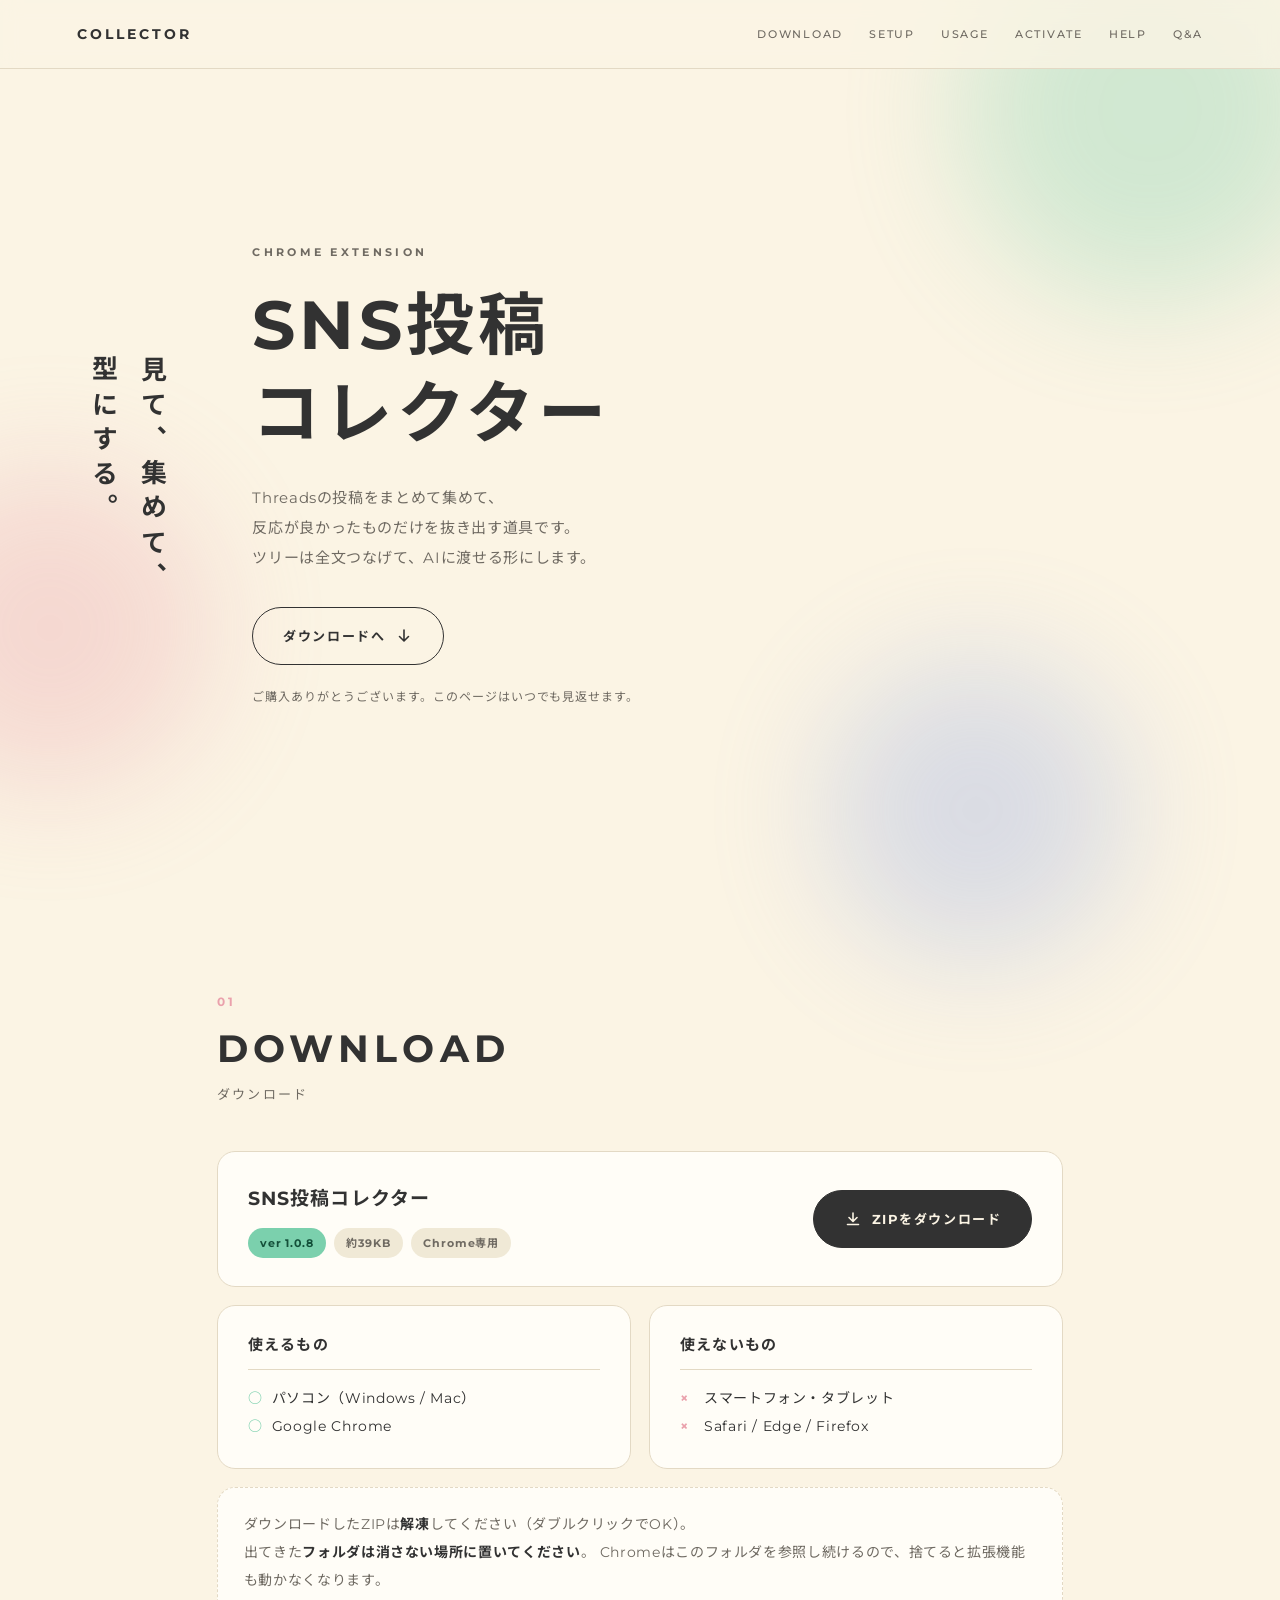
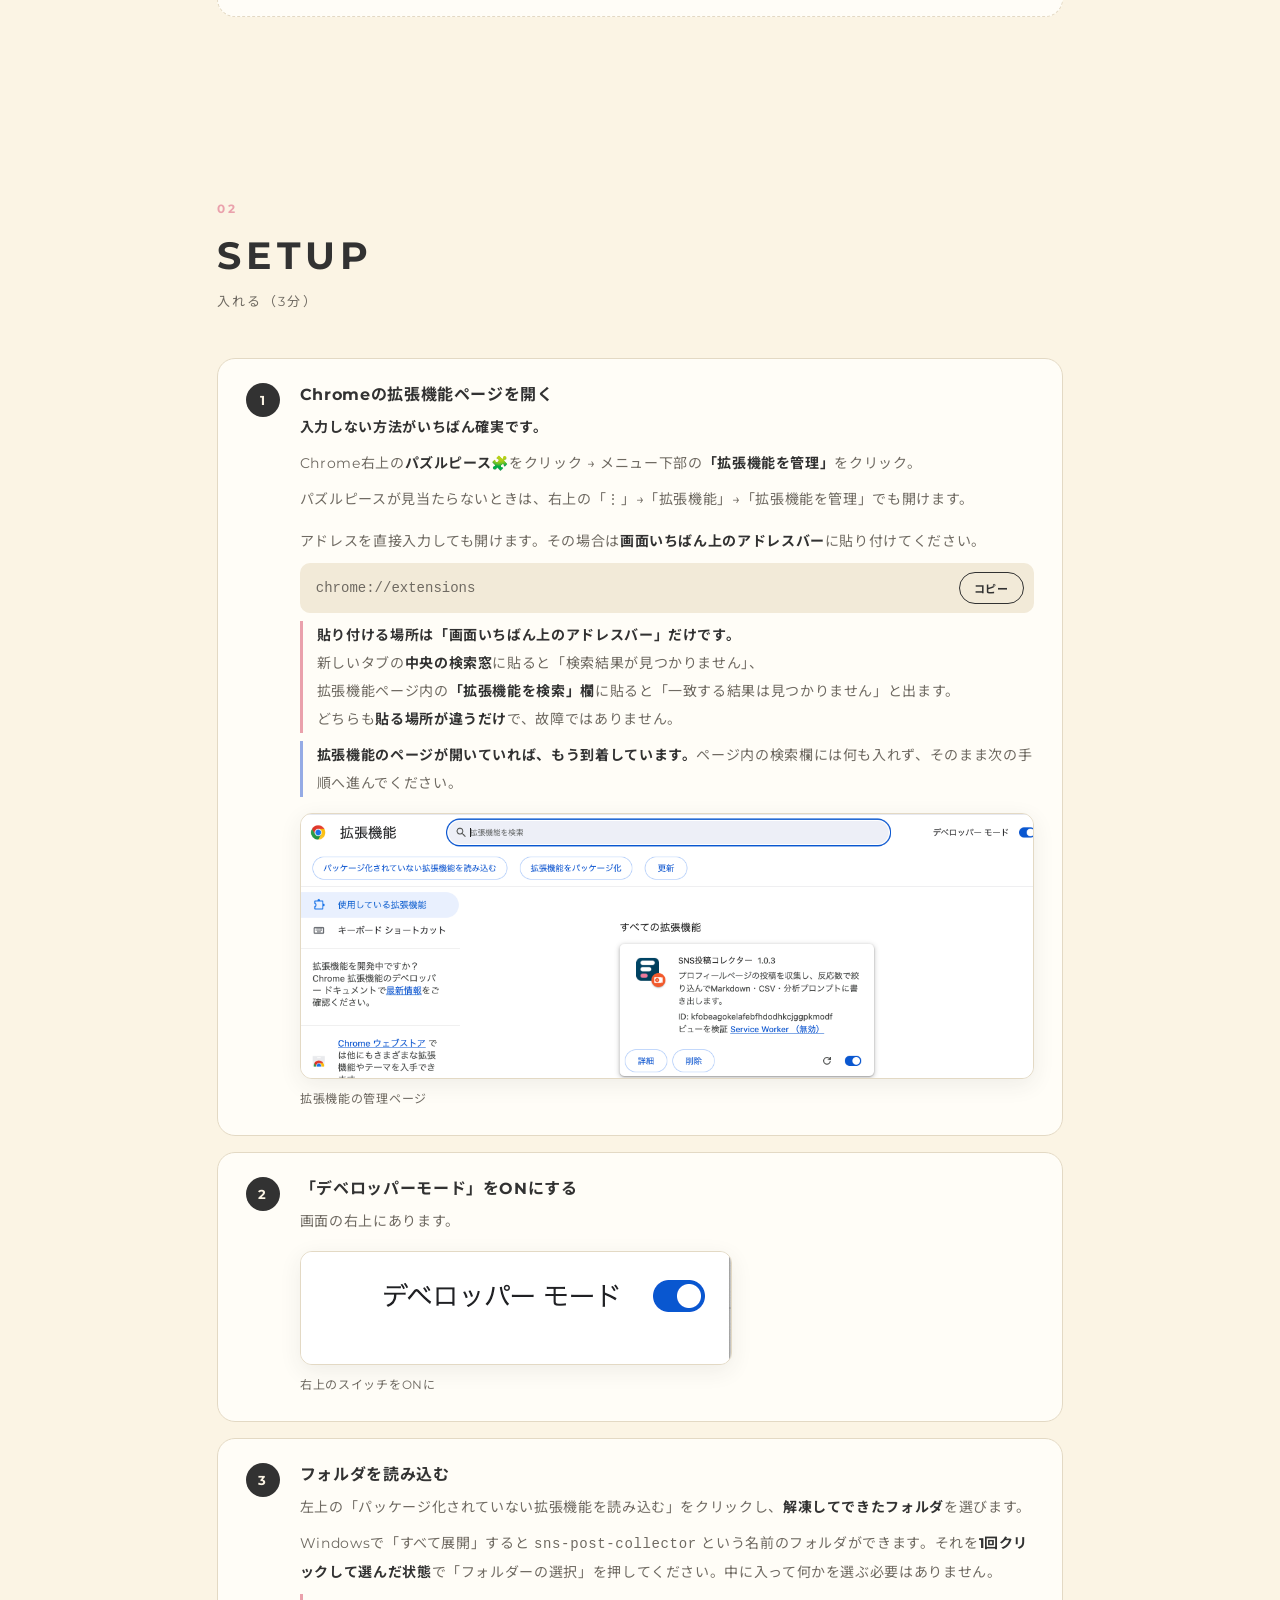
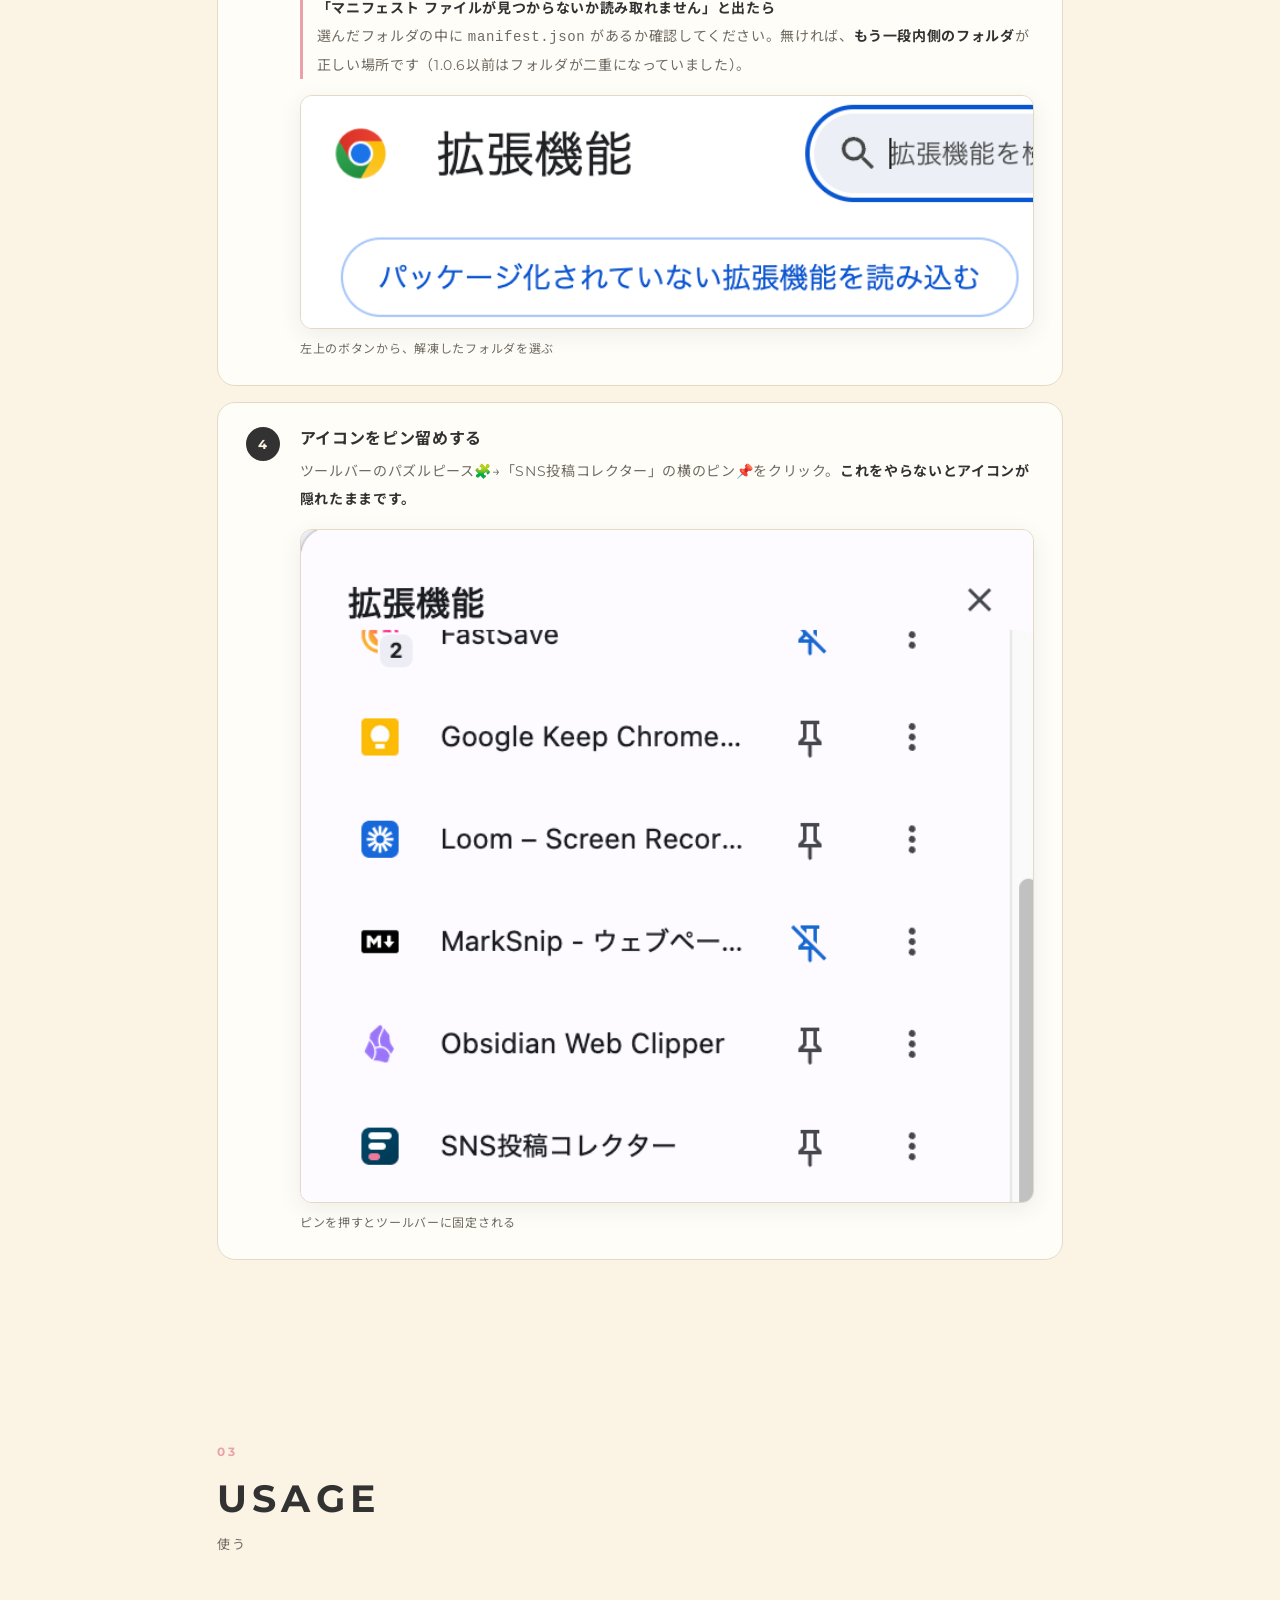
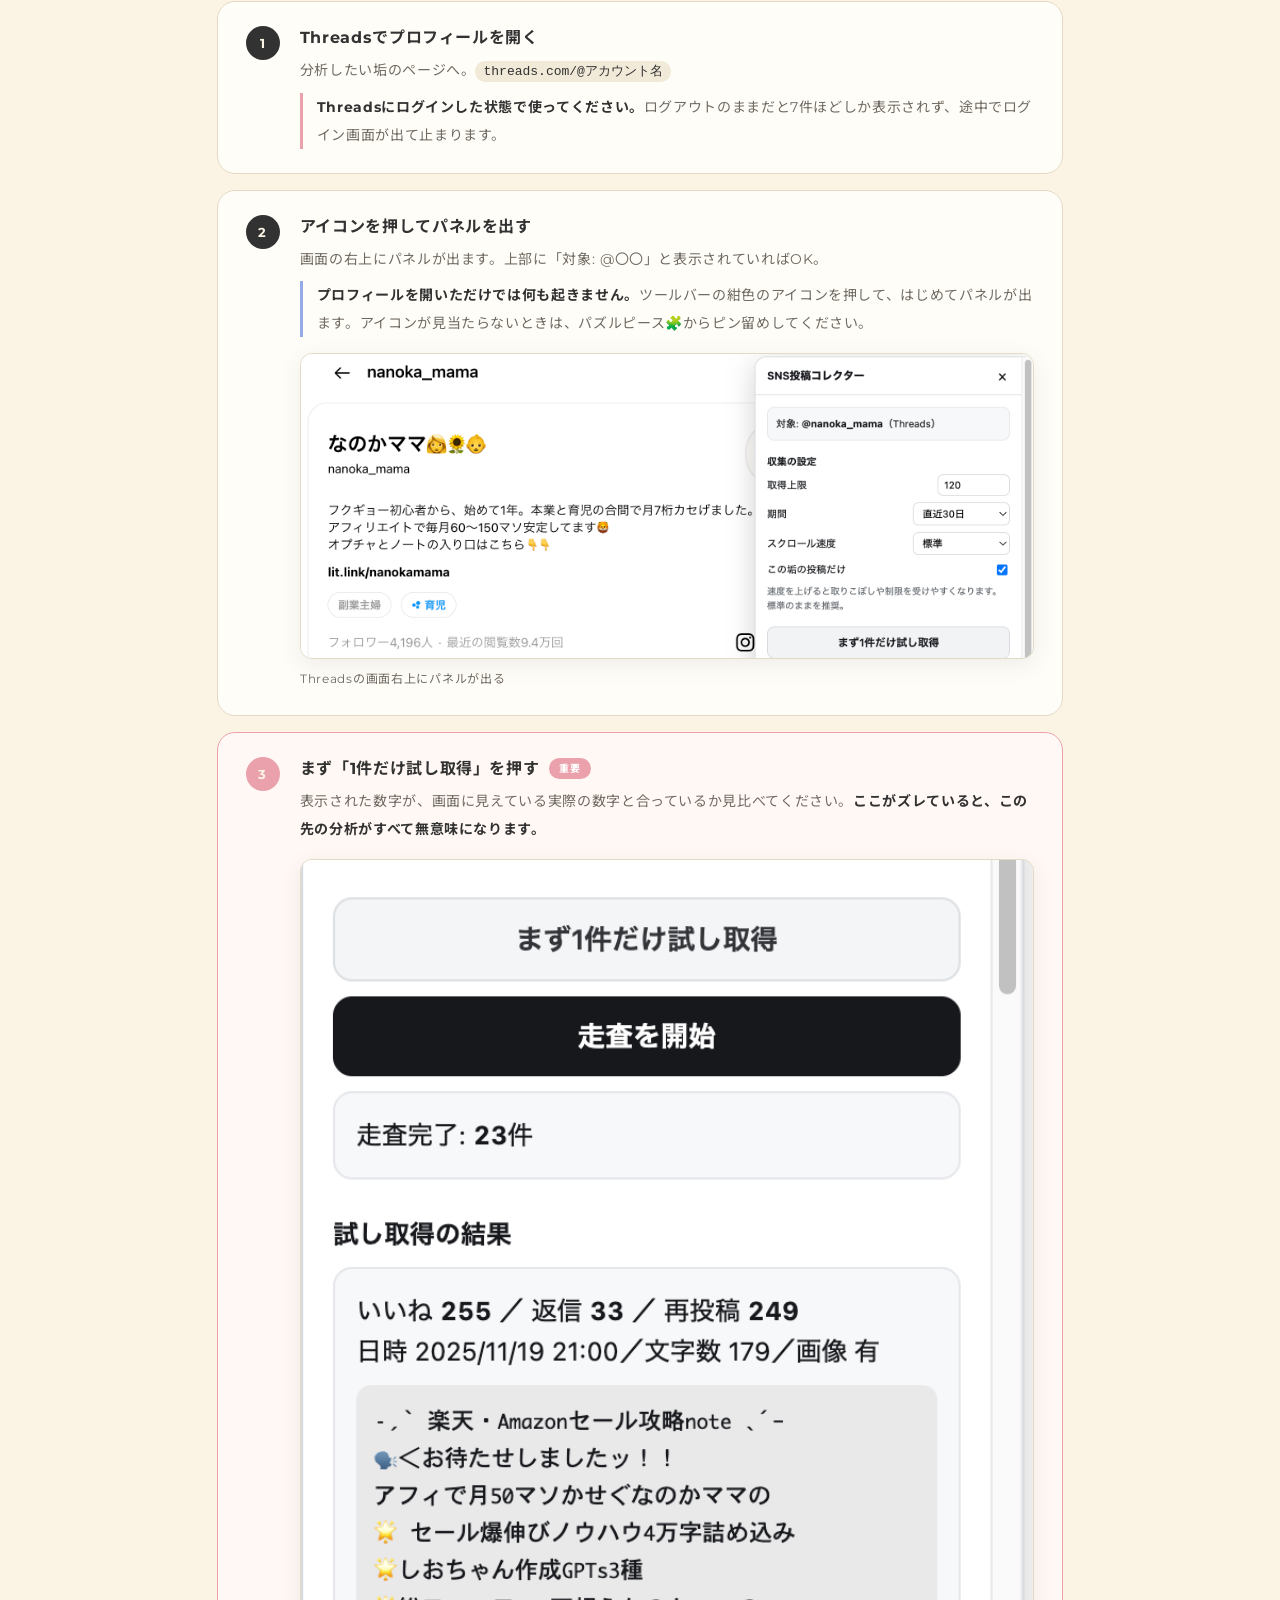
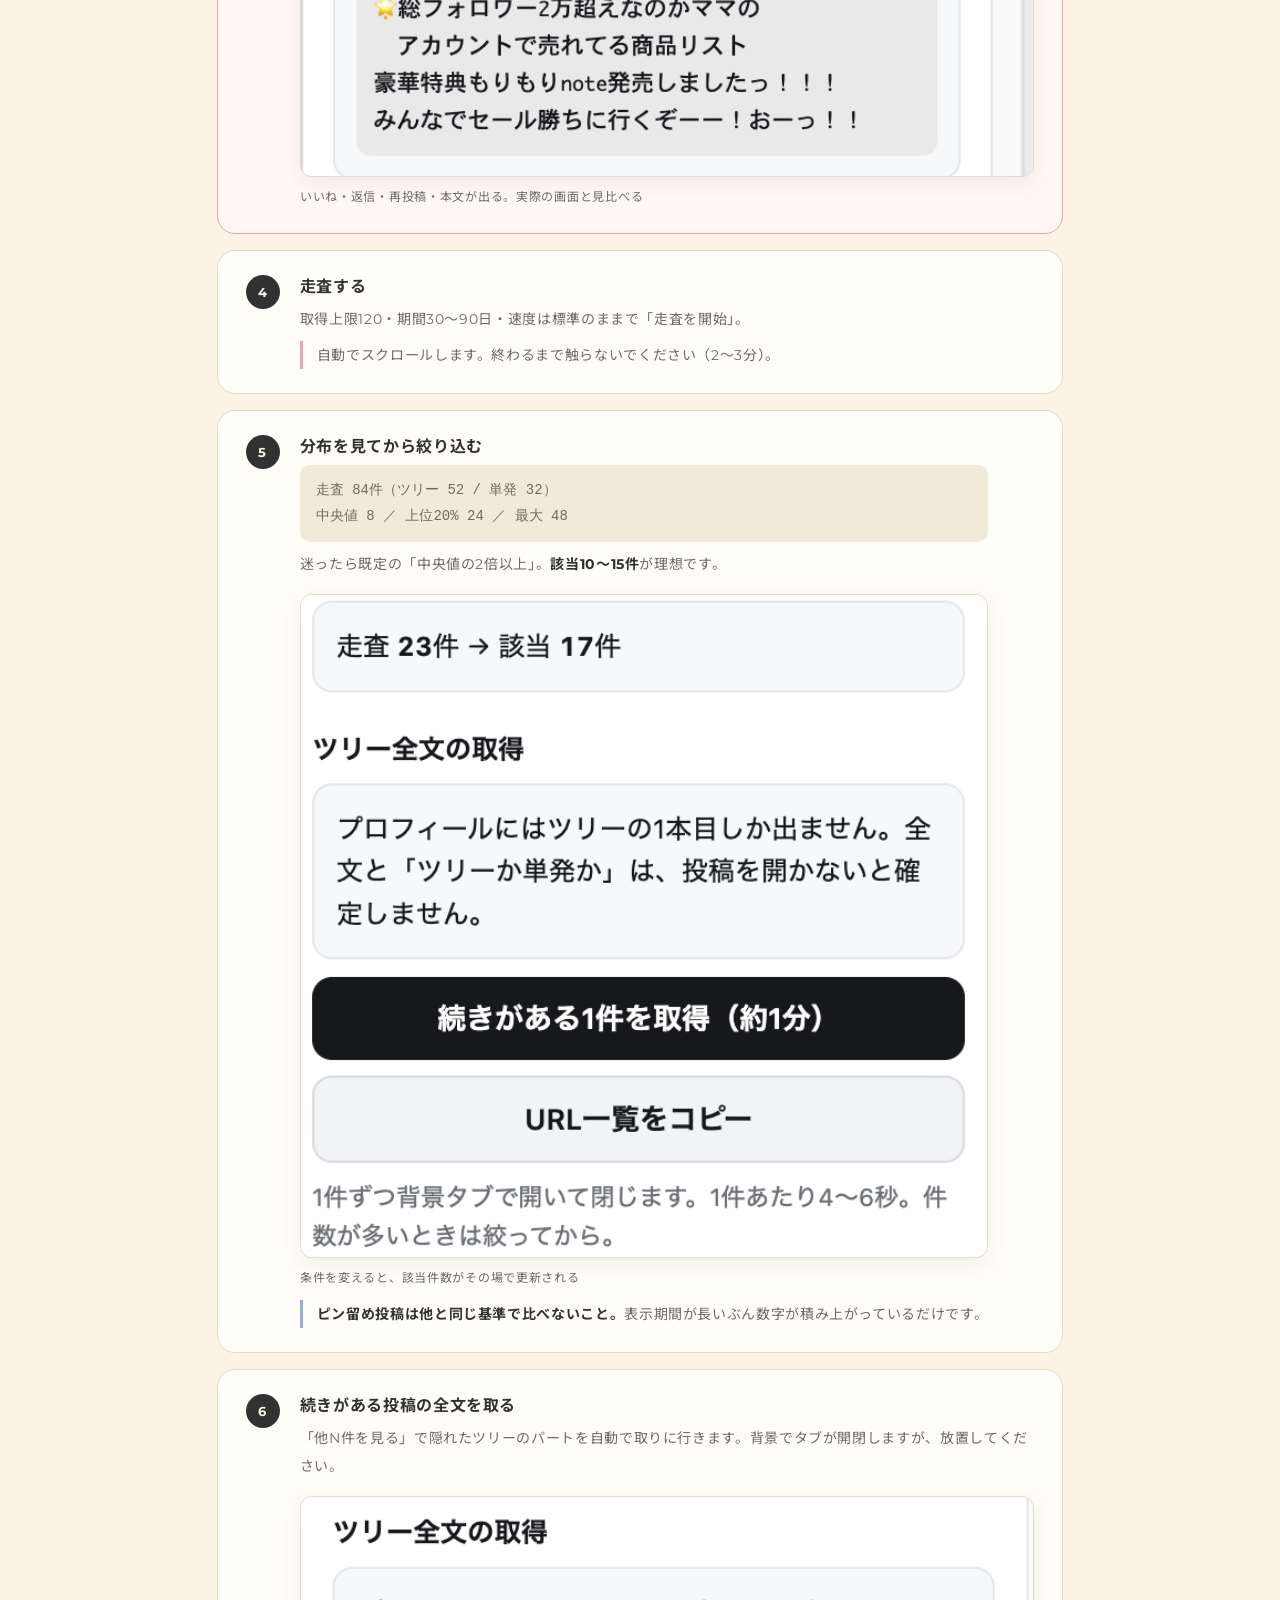
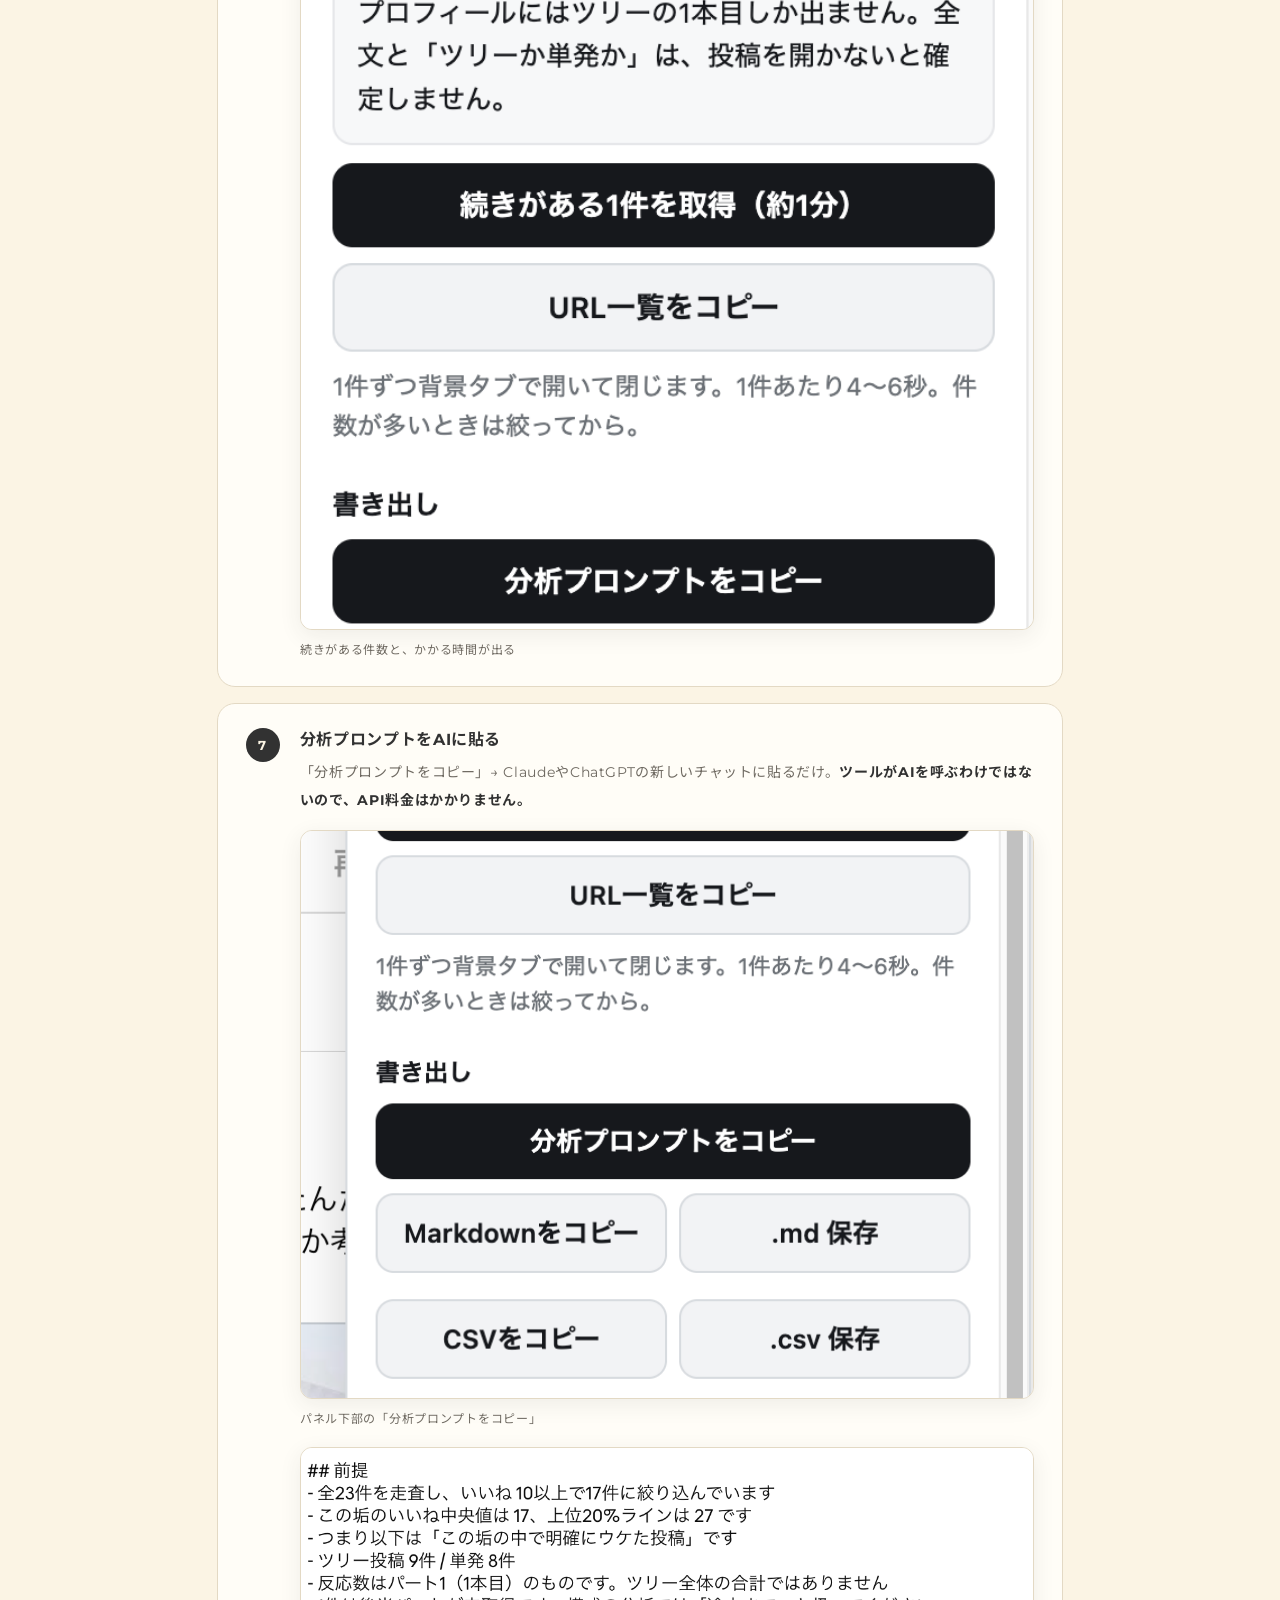
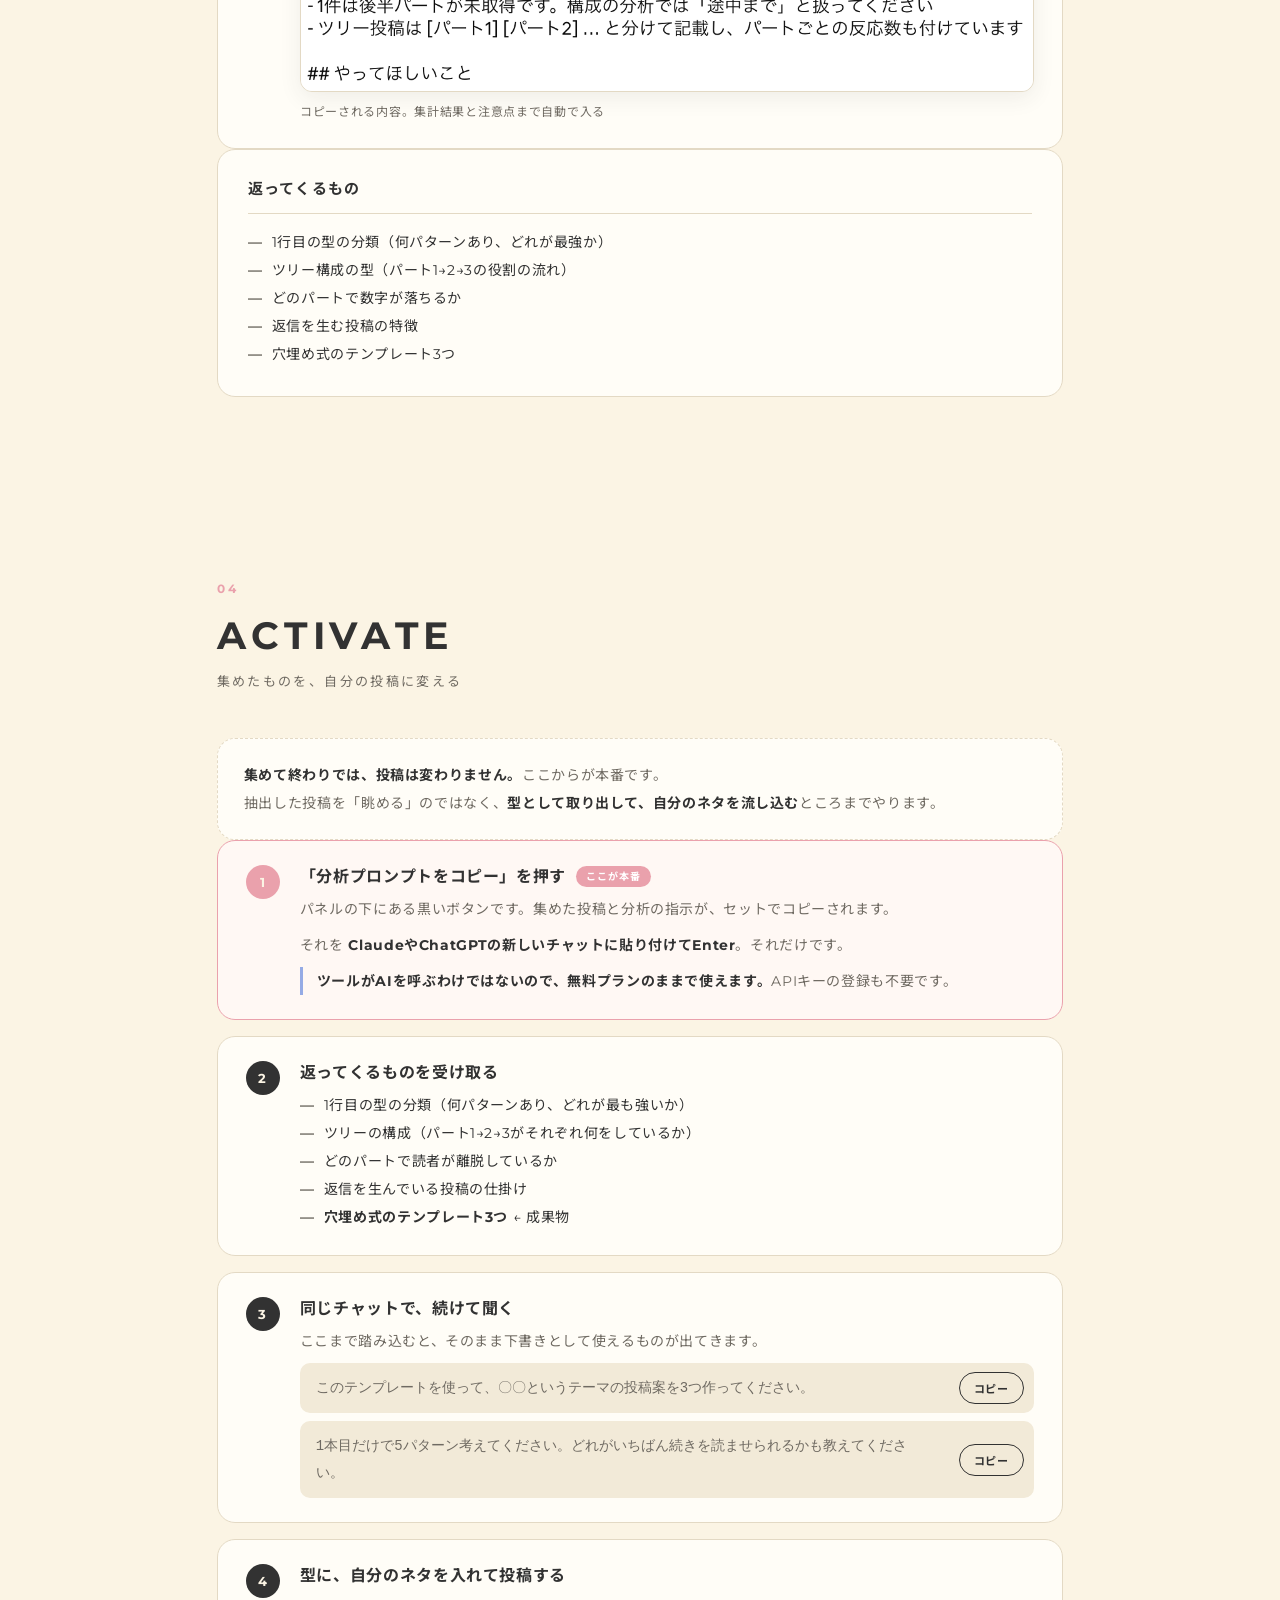
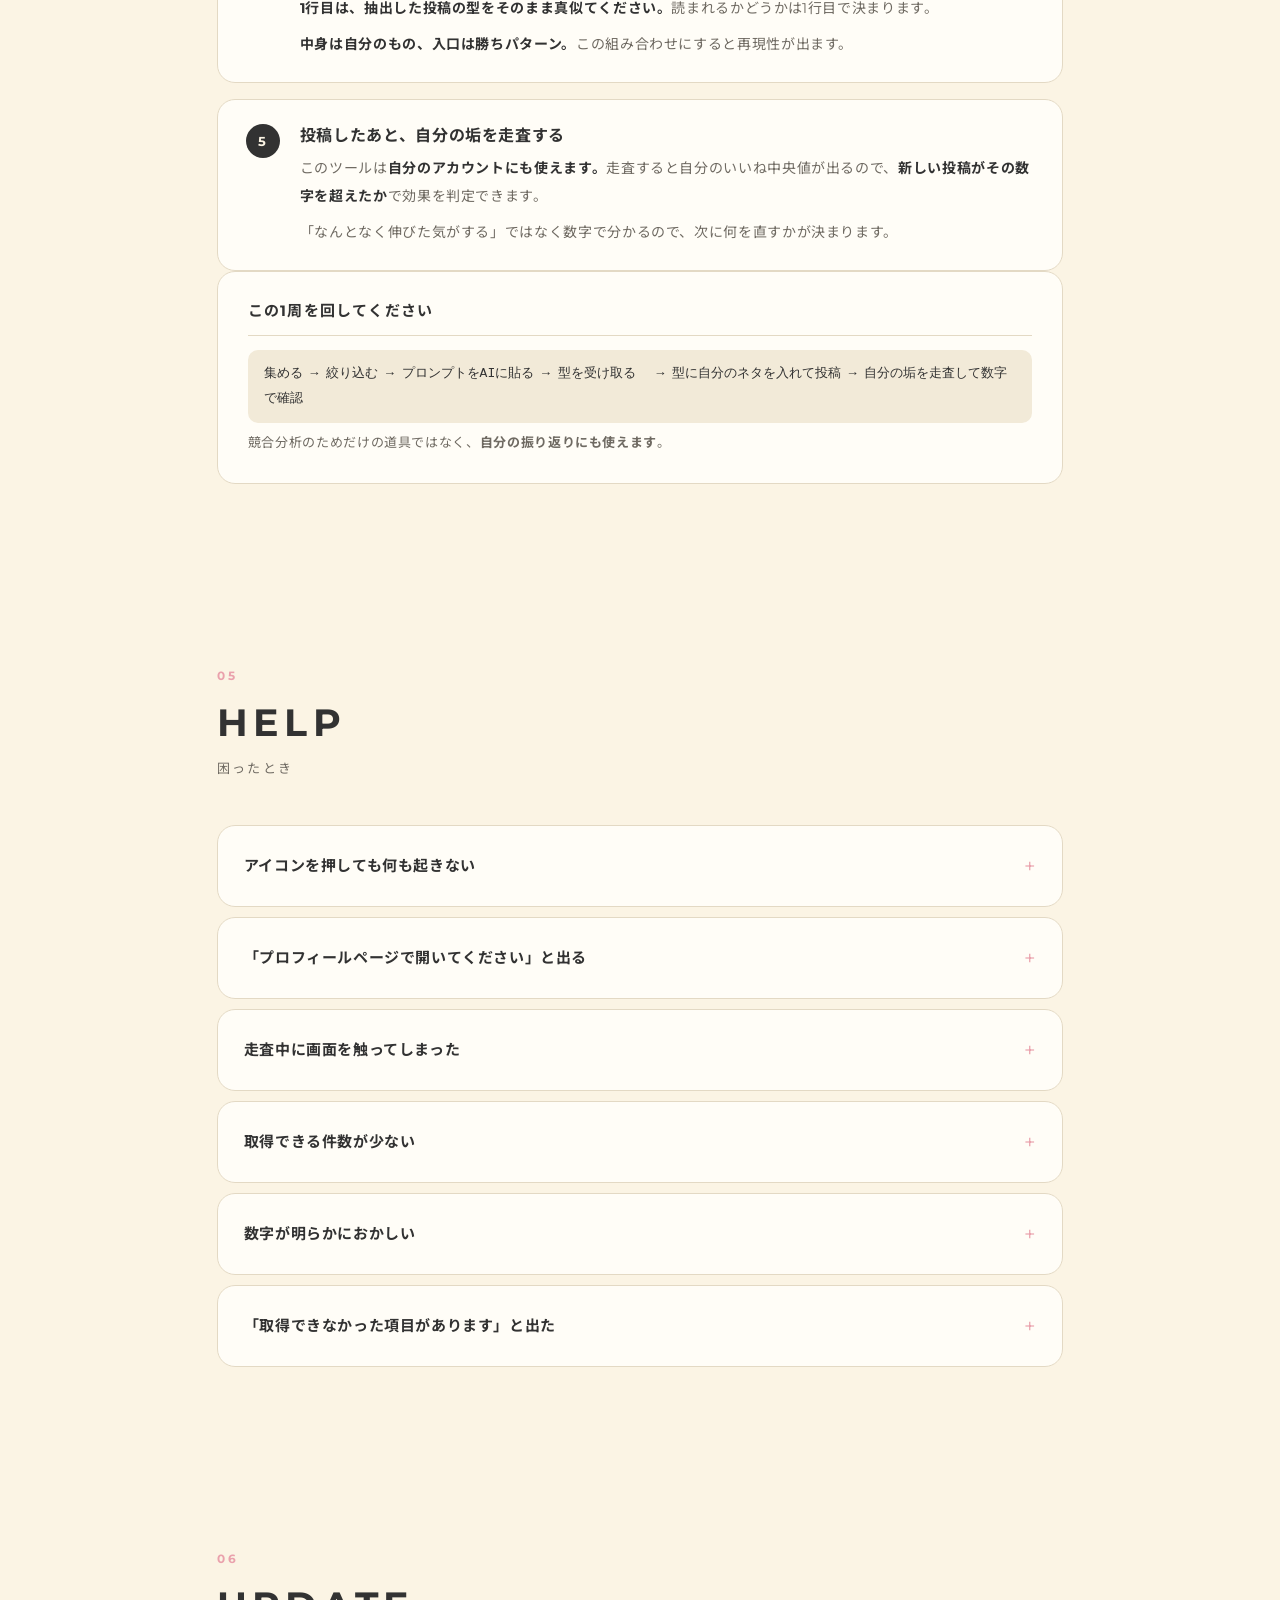
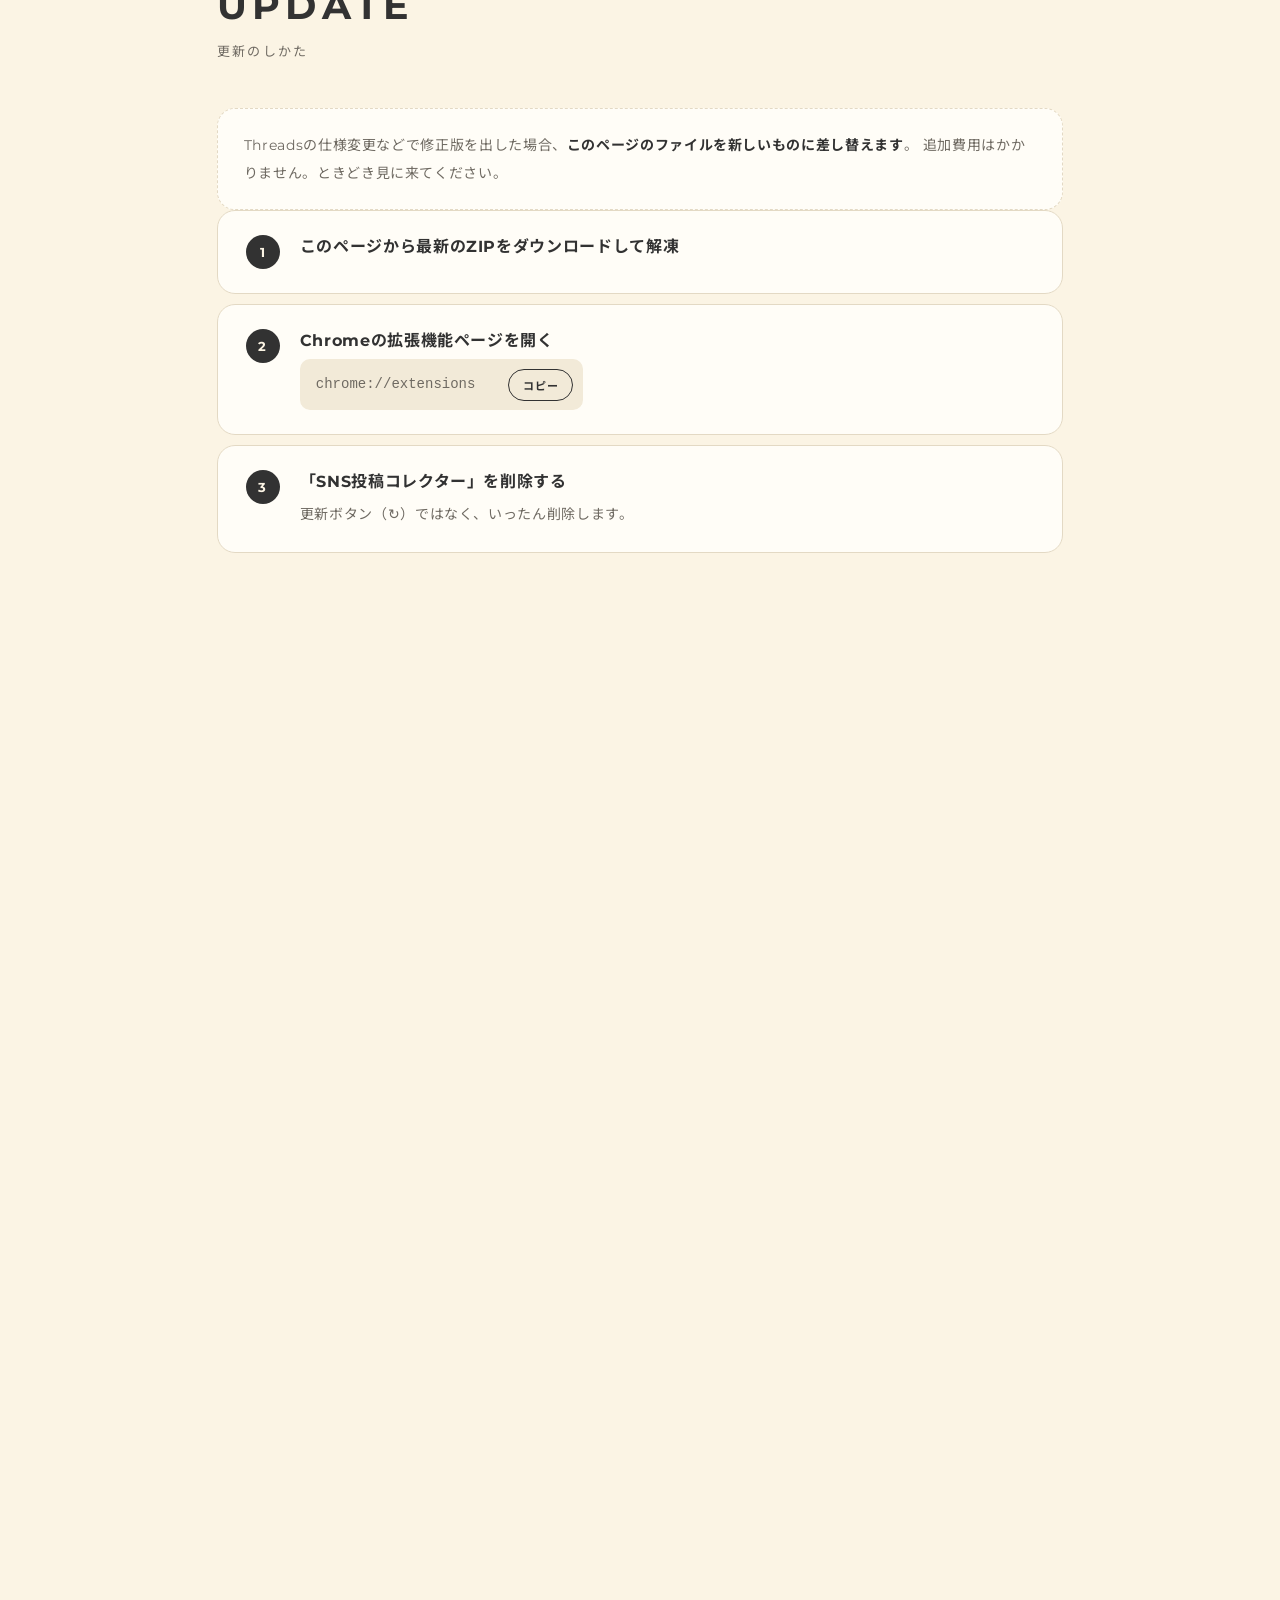
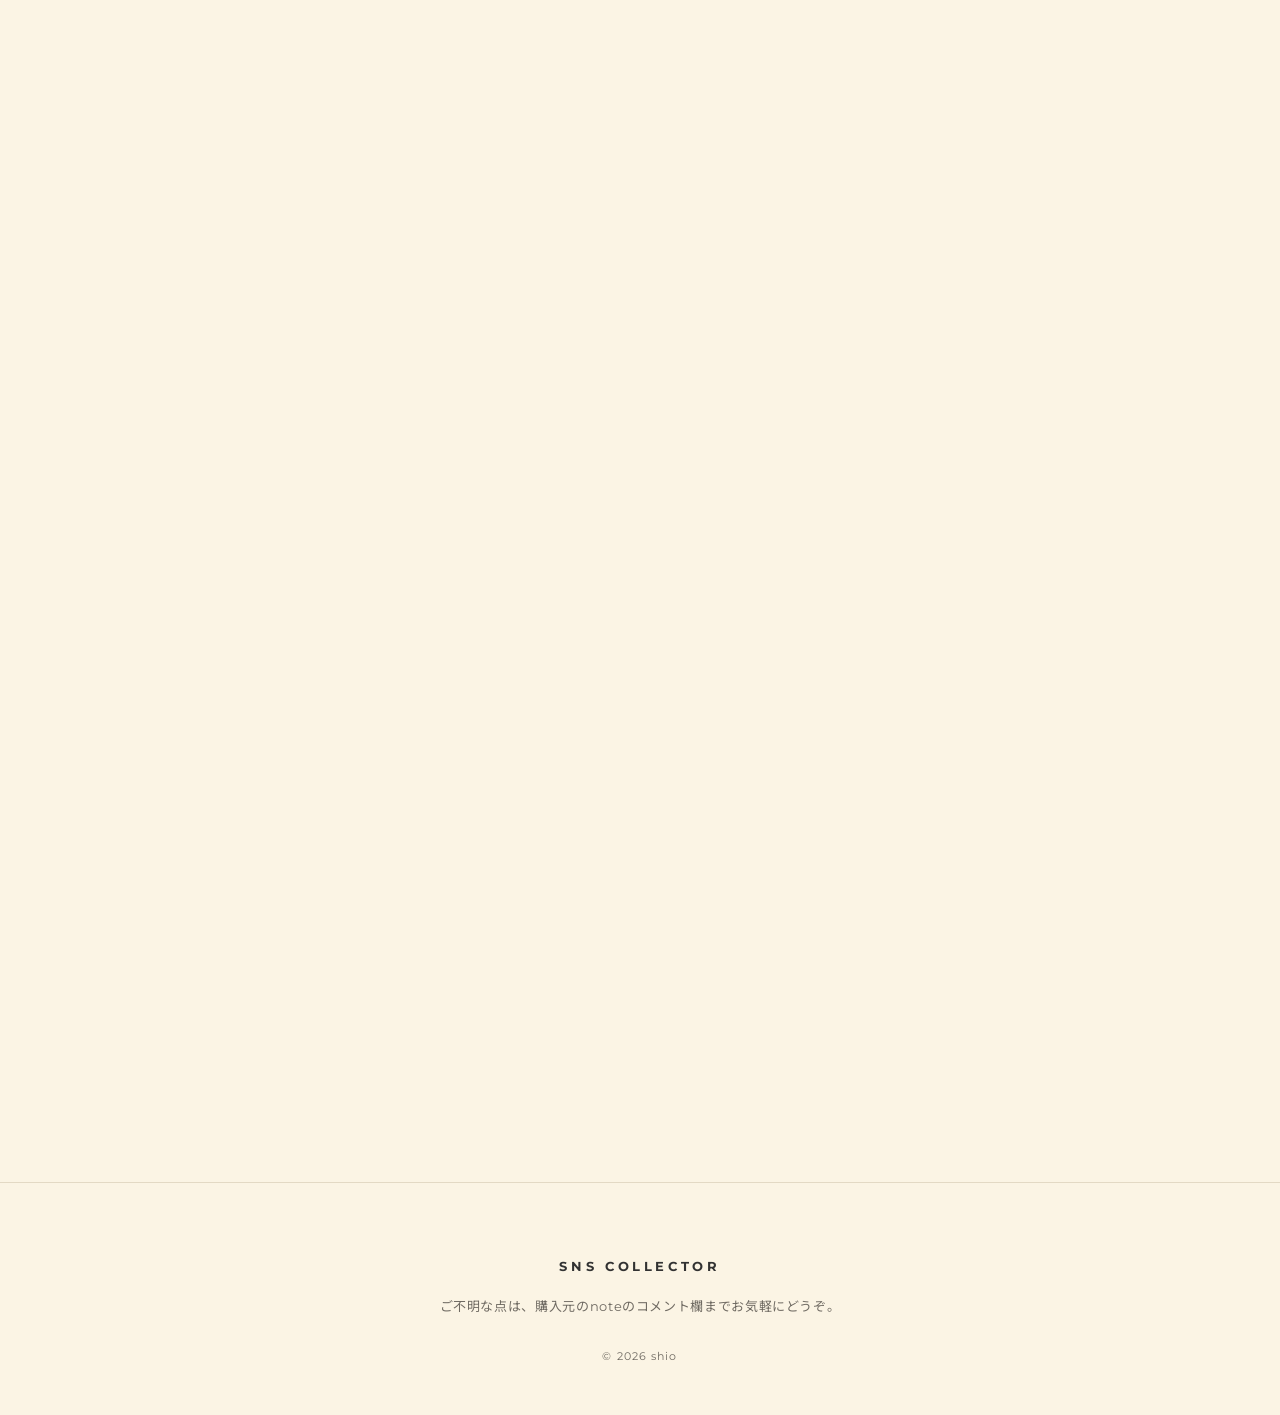
==== commit fee37606: "配布ZIPをバージョン無しの固定名にする バージョン付きファイル名だと、更新で旧ファイルが消えたときに ページをキャッシュしているブラウザが消えたURLを叩いてしまい、 「サイトでファイルを取得できま" ====
--- a/index.html
+++ b/index.html
@@ -103,7 +103,7 @@
         <span class="tag tag--soft">Chrome専用</span>
       </p>
     </div>
-    <a class="btn btn--fill" id="dlBtn" href="download/sns-post-collector-1.0.8.zip" download>
+    <a class="btn btn--fill" id="dlBtn" href="download/sns-post-collector.zip" download>
       <svg width="18" height="18" viewBox="0 0 18 18" fill="none" aria-hidden="true">
         <path d="M9 3v8M5 7.5L9 11.5 13 7.5M3.5 14.5h11" stroke="currentColor" stroke-width="1.6" stroke-linecap="round" stroke-linejoin="round"/>
       </svg>
@@ -174,7 +174,7 @@
       <div class="step__body">
         <h3>フォルダを読み込む</h3>
         <p>左上の「パッケージ化されていない拡張機能を読み込む」をクリックし、<strong>解凍してできたフォルダ</strong>を選びます。</p>
-        <p class="hint2">Windowsで「すべて展開」すると <code>sns-post-collector-1.0.8</code> という名前のフォルダができます。それを<strong>1回クリックして選んだ状態</strong>で「フォルダーの選択」を押してください。中に入って何かを選ぶ必要はありません。</p>
+        <p class="hint2">Windowsで「すべて展開」すると <code>sns-post-collector</code> という名前のフォルダができます。それを<strong>1回クリックして選んだ状態</strong>で「フォルダーの選択」を押してください。中に入って何かを選ぶ必要はありません。</p>
         <p class="warn"><strong>「マニフェスト ファイルが見つからないか読み取れません」と出たら</strong><br>
         選んだフォルダの中に <code>manifest.json</code> があるか確認してください。無ければ、<strong>もう一段内側のフォルダ</strong>が正しい場所です（1.0.6以前はフォルダが二重になっていました）。</p>
         <figure class="shot"><img src="assets/img/setup-3-load.png" alt="パッケージ化されていない拡張機能を読み込む" loading="lazy"><figcaption>左上のボタンから、解凍したフォルダを選ぶ</figcaption></figure>
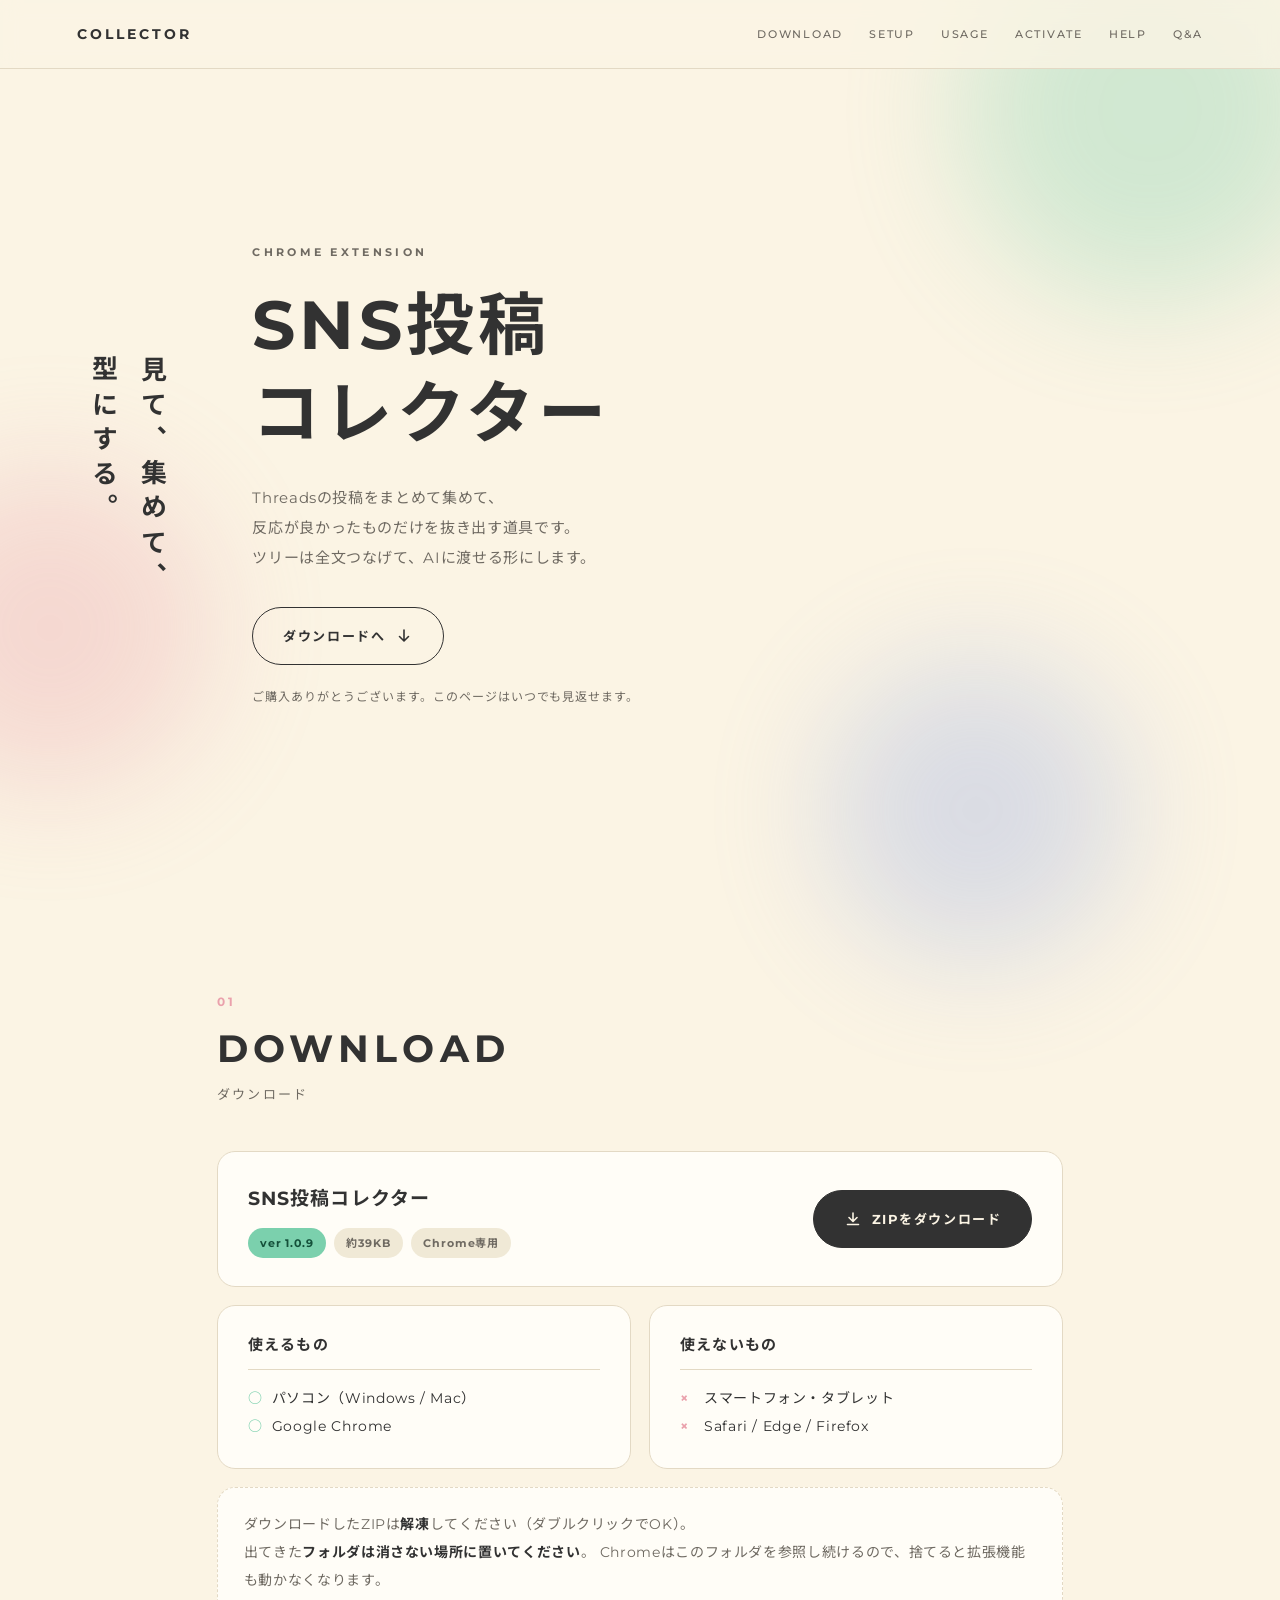
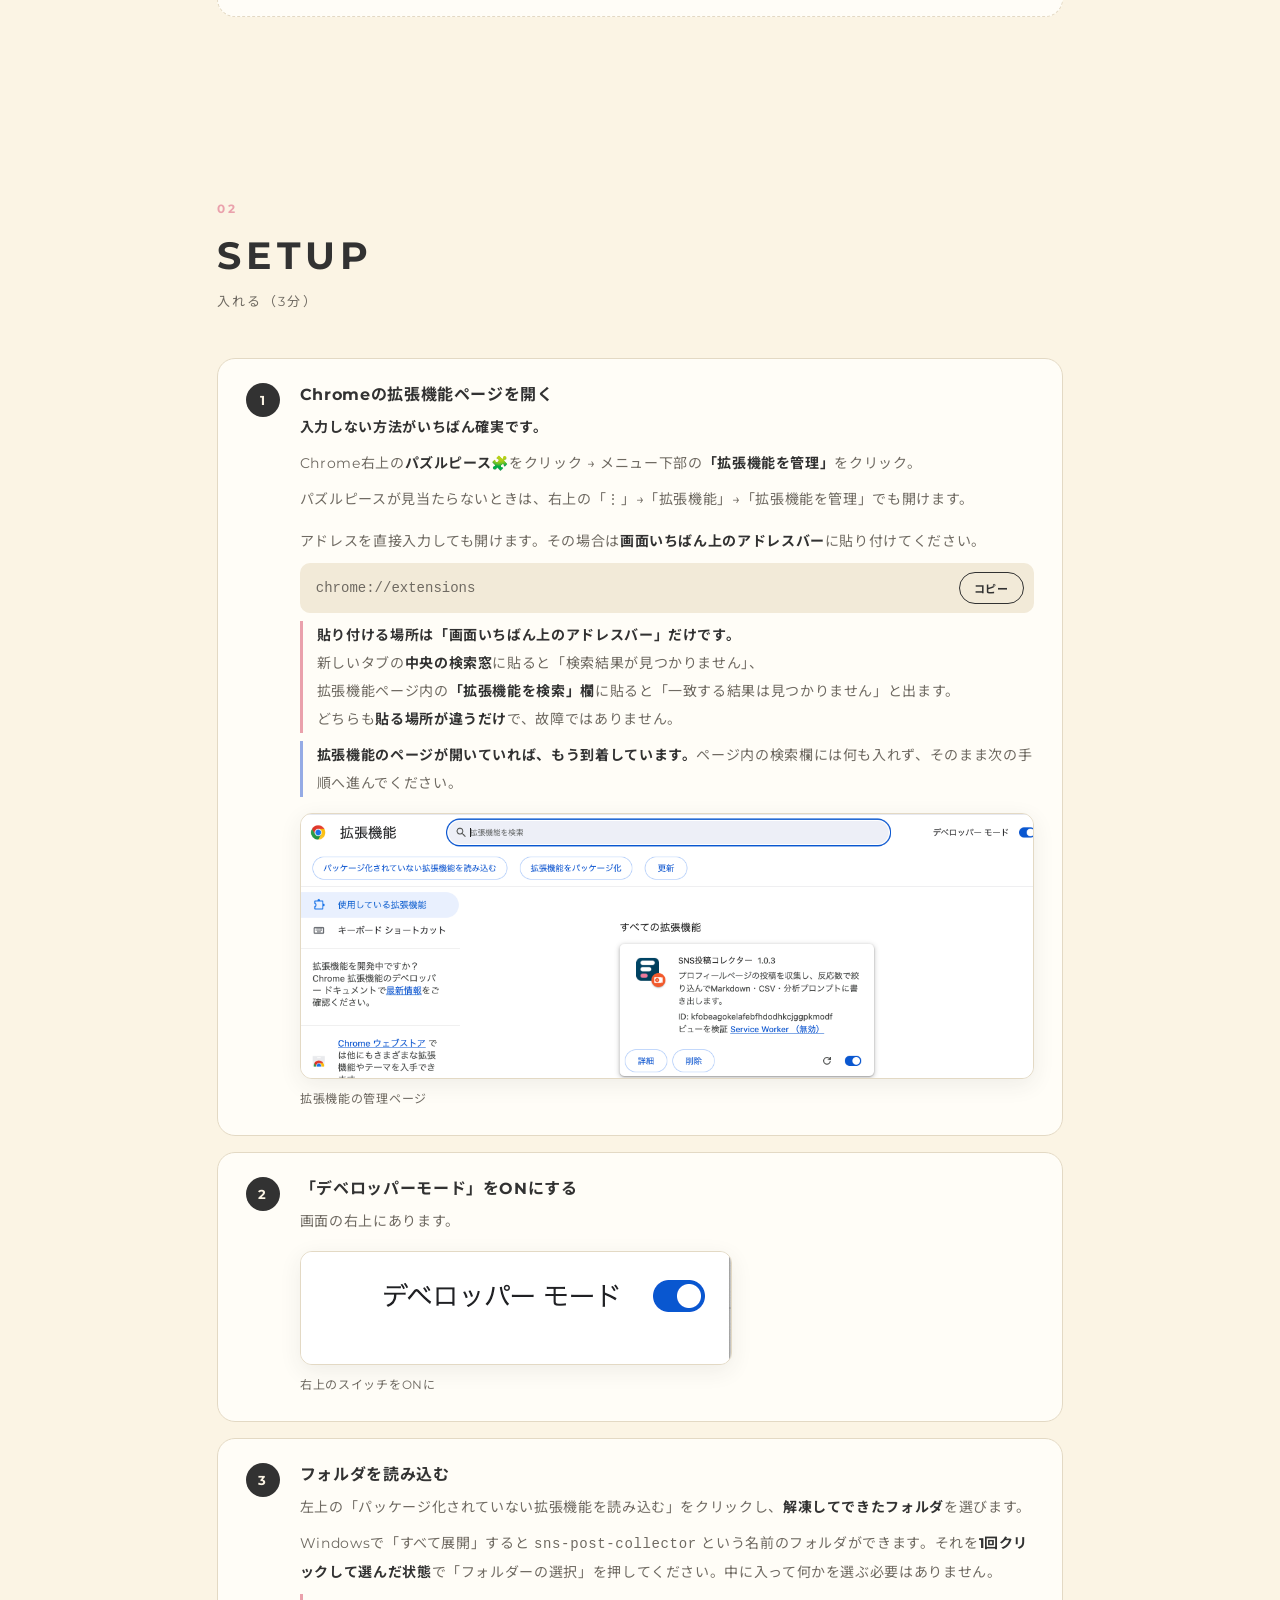
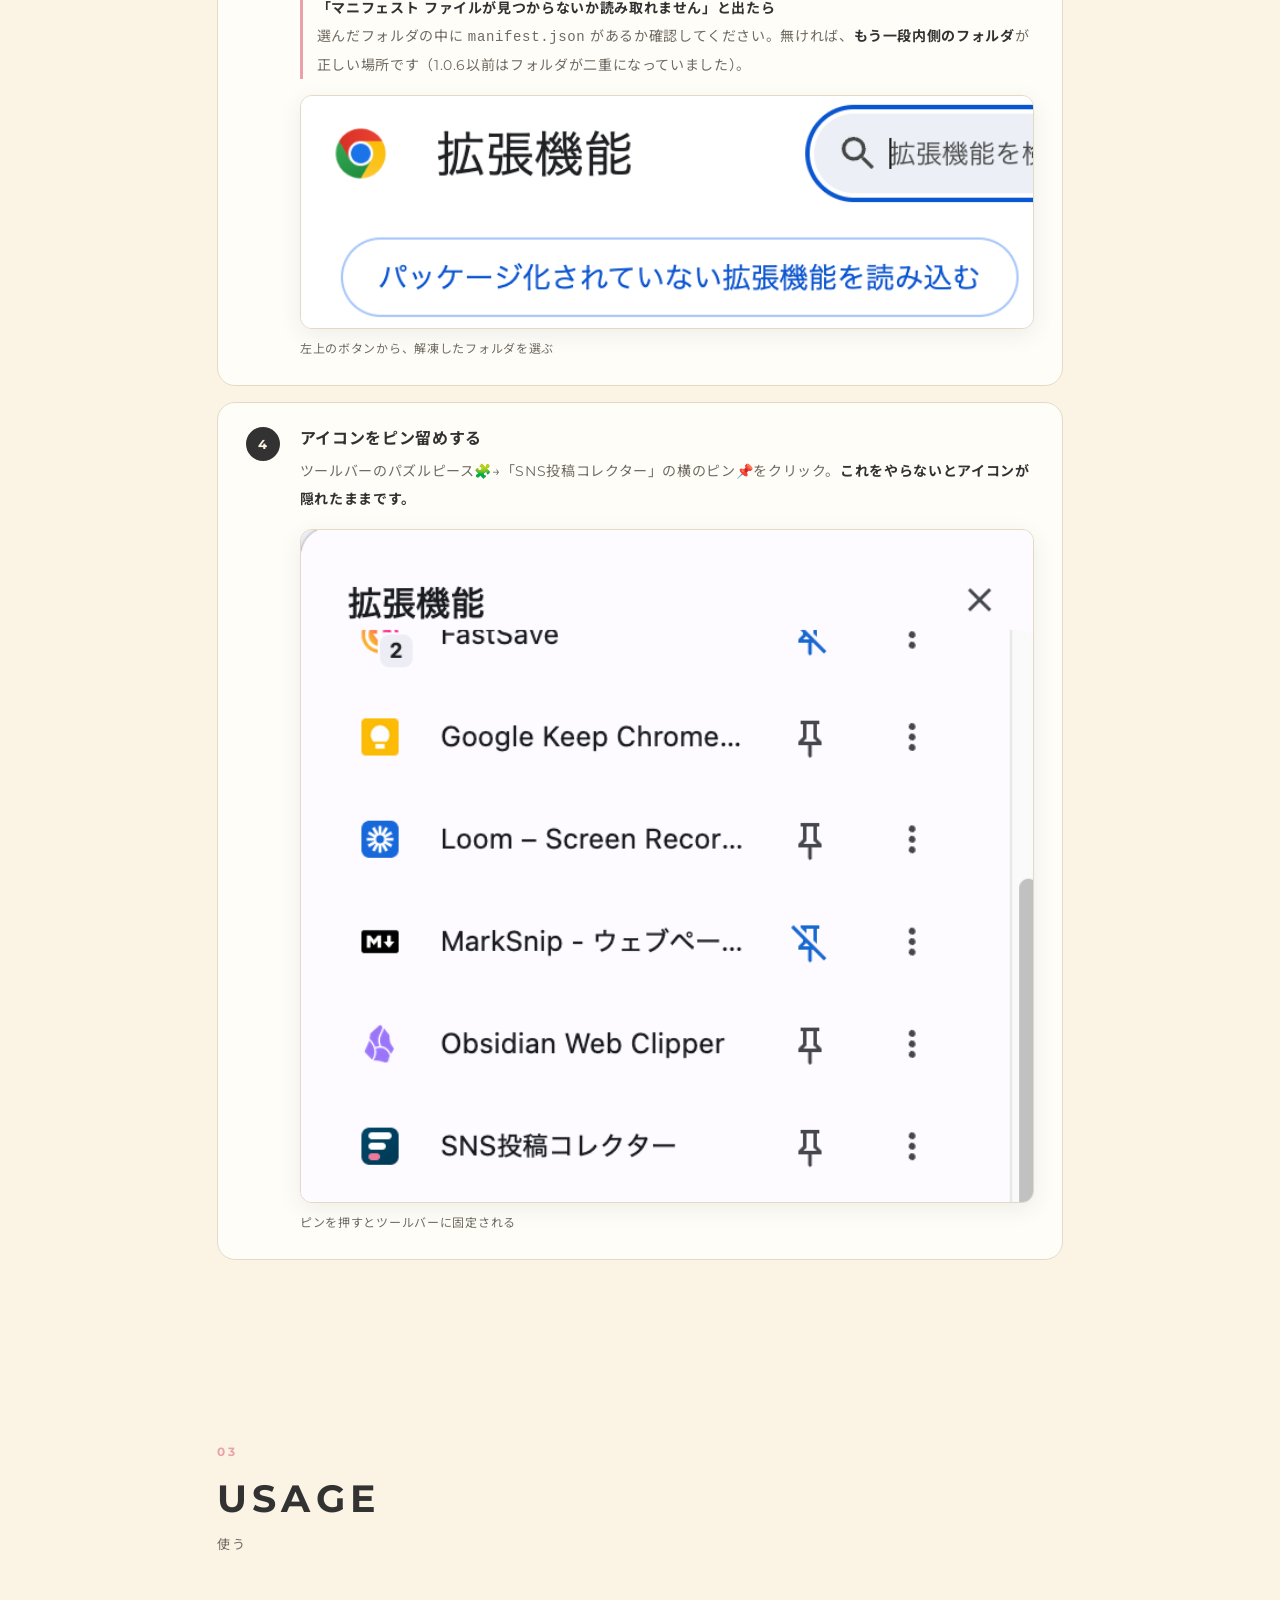
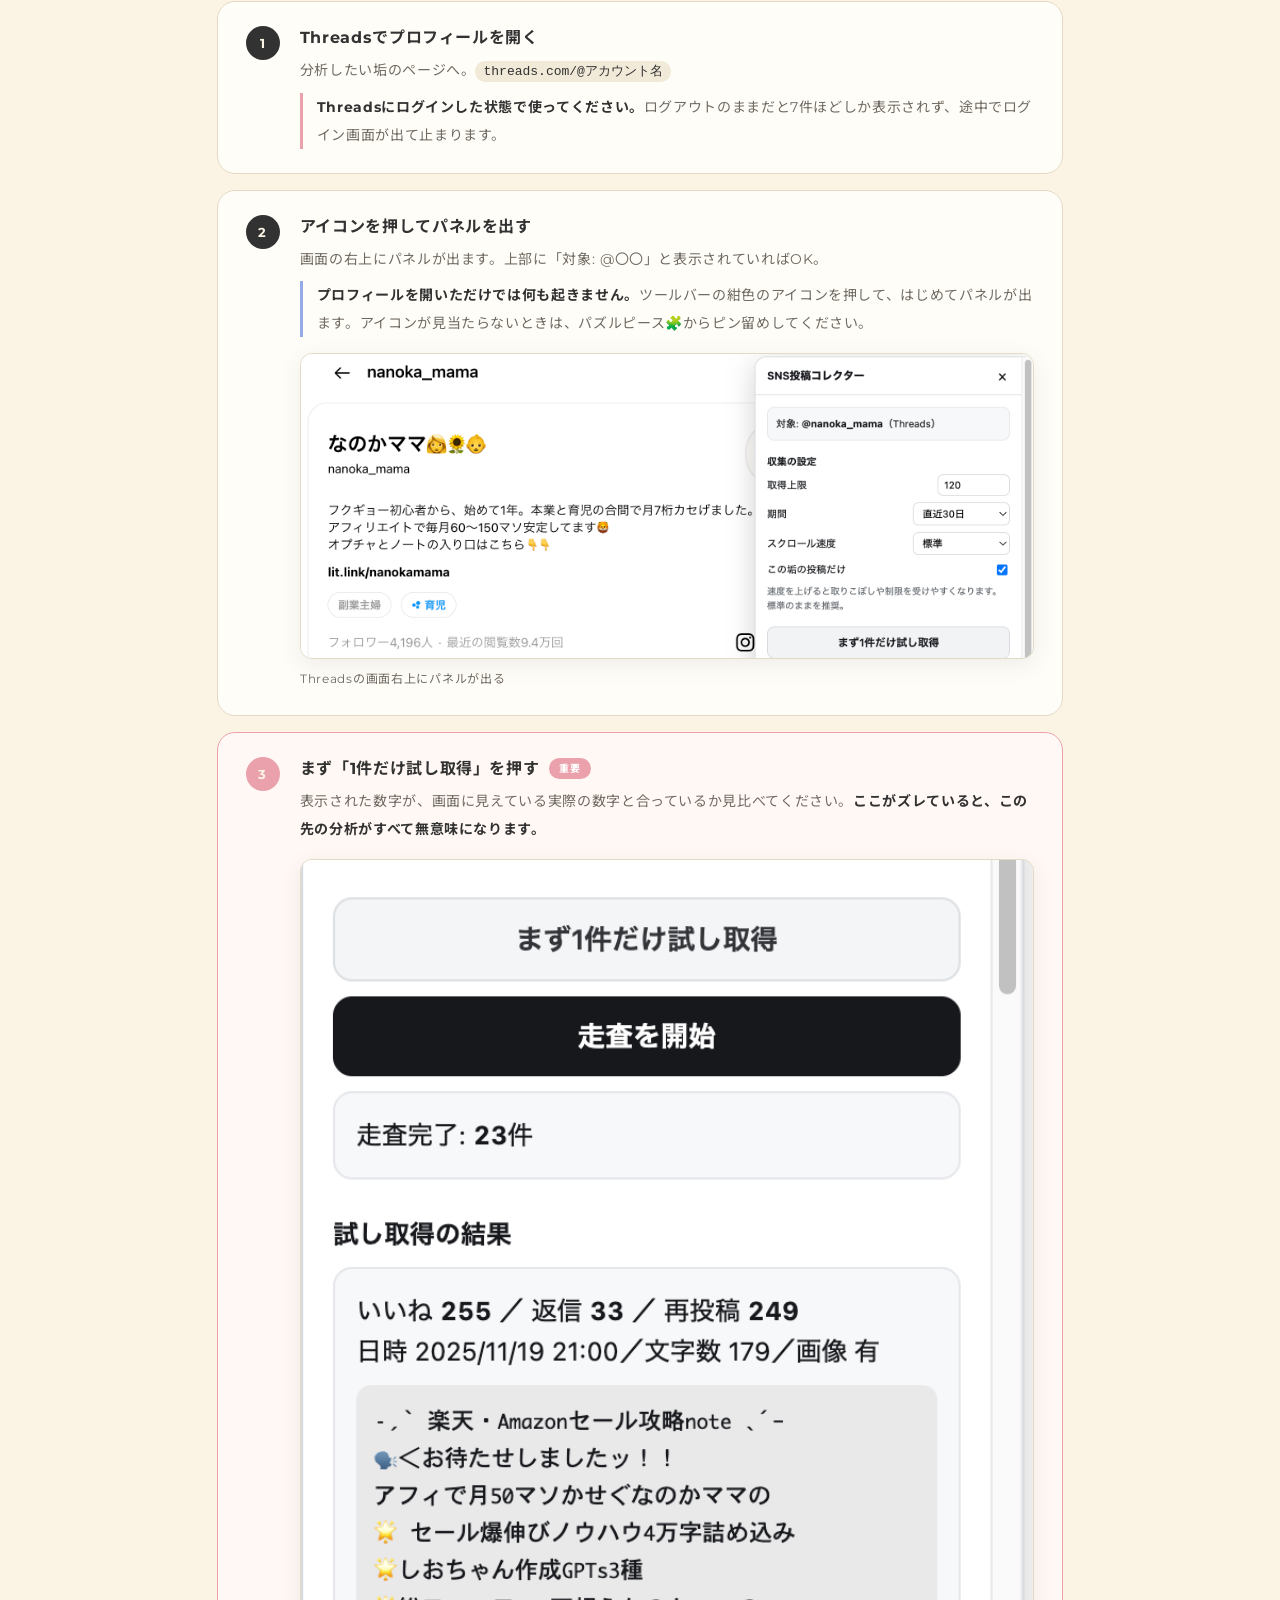
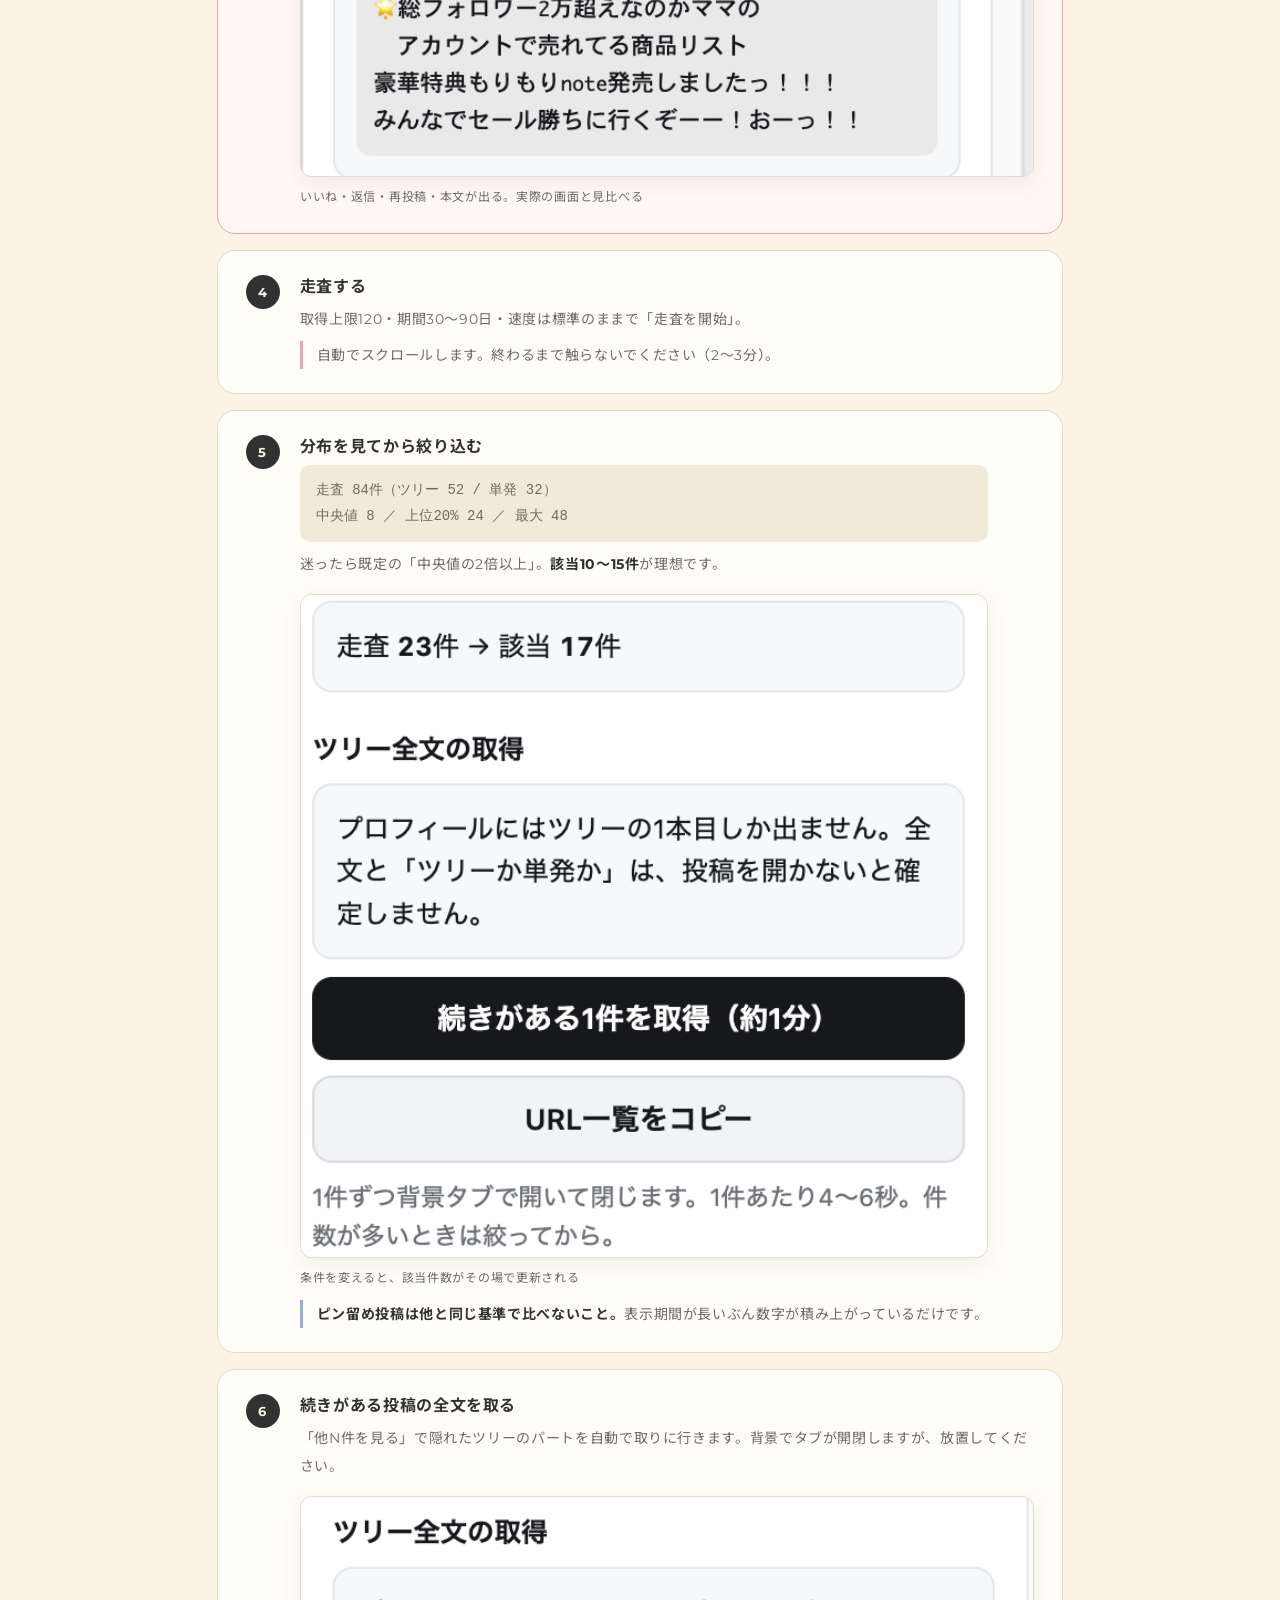
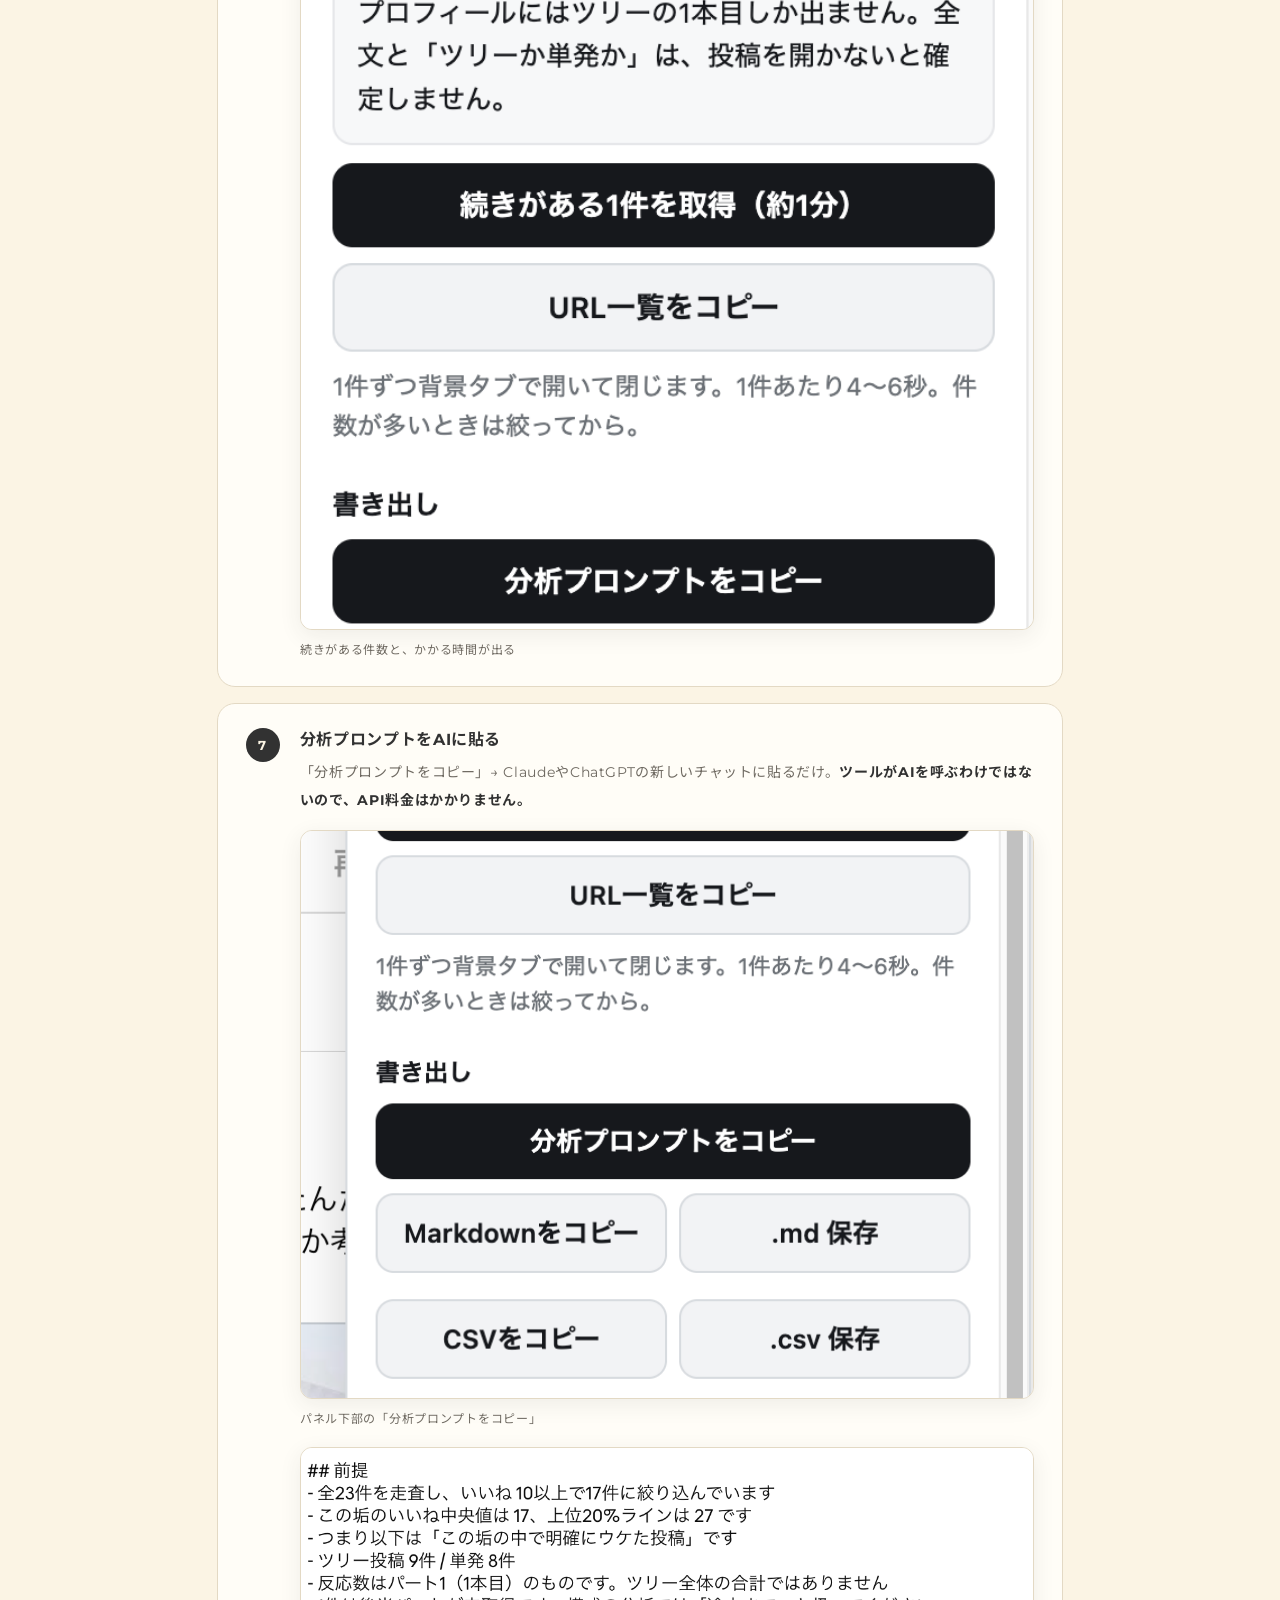
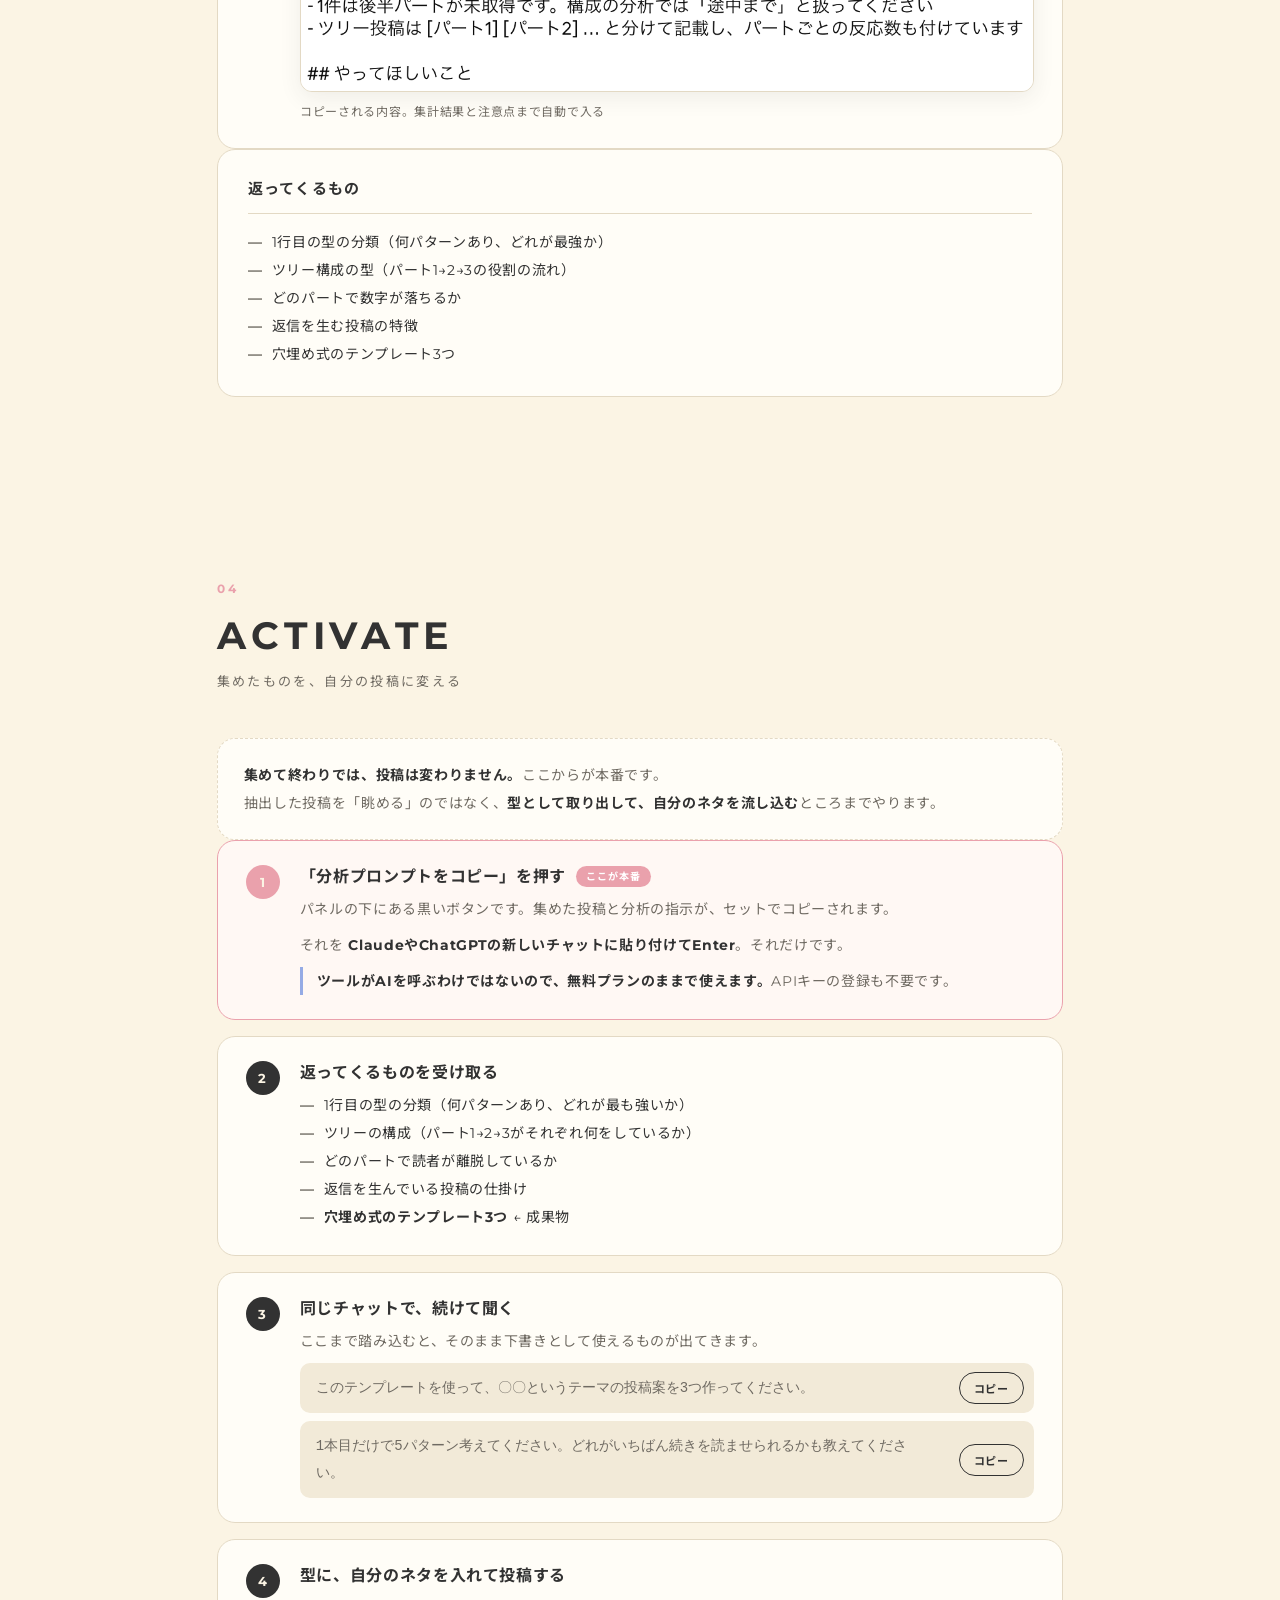
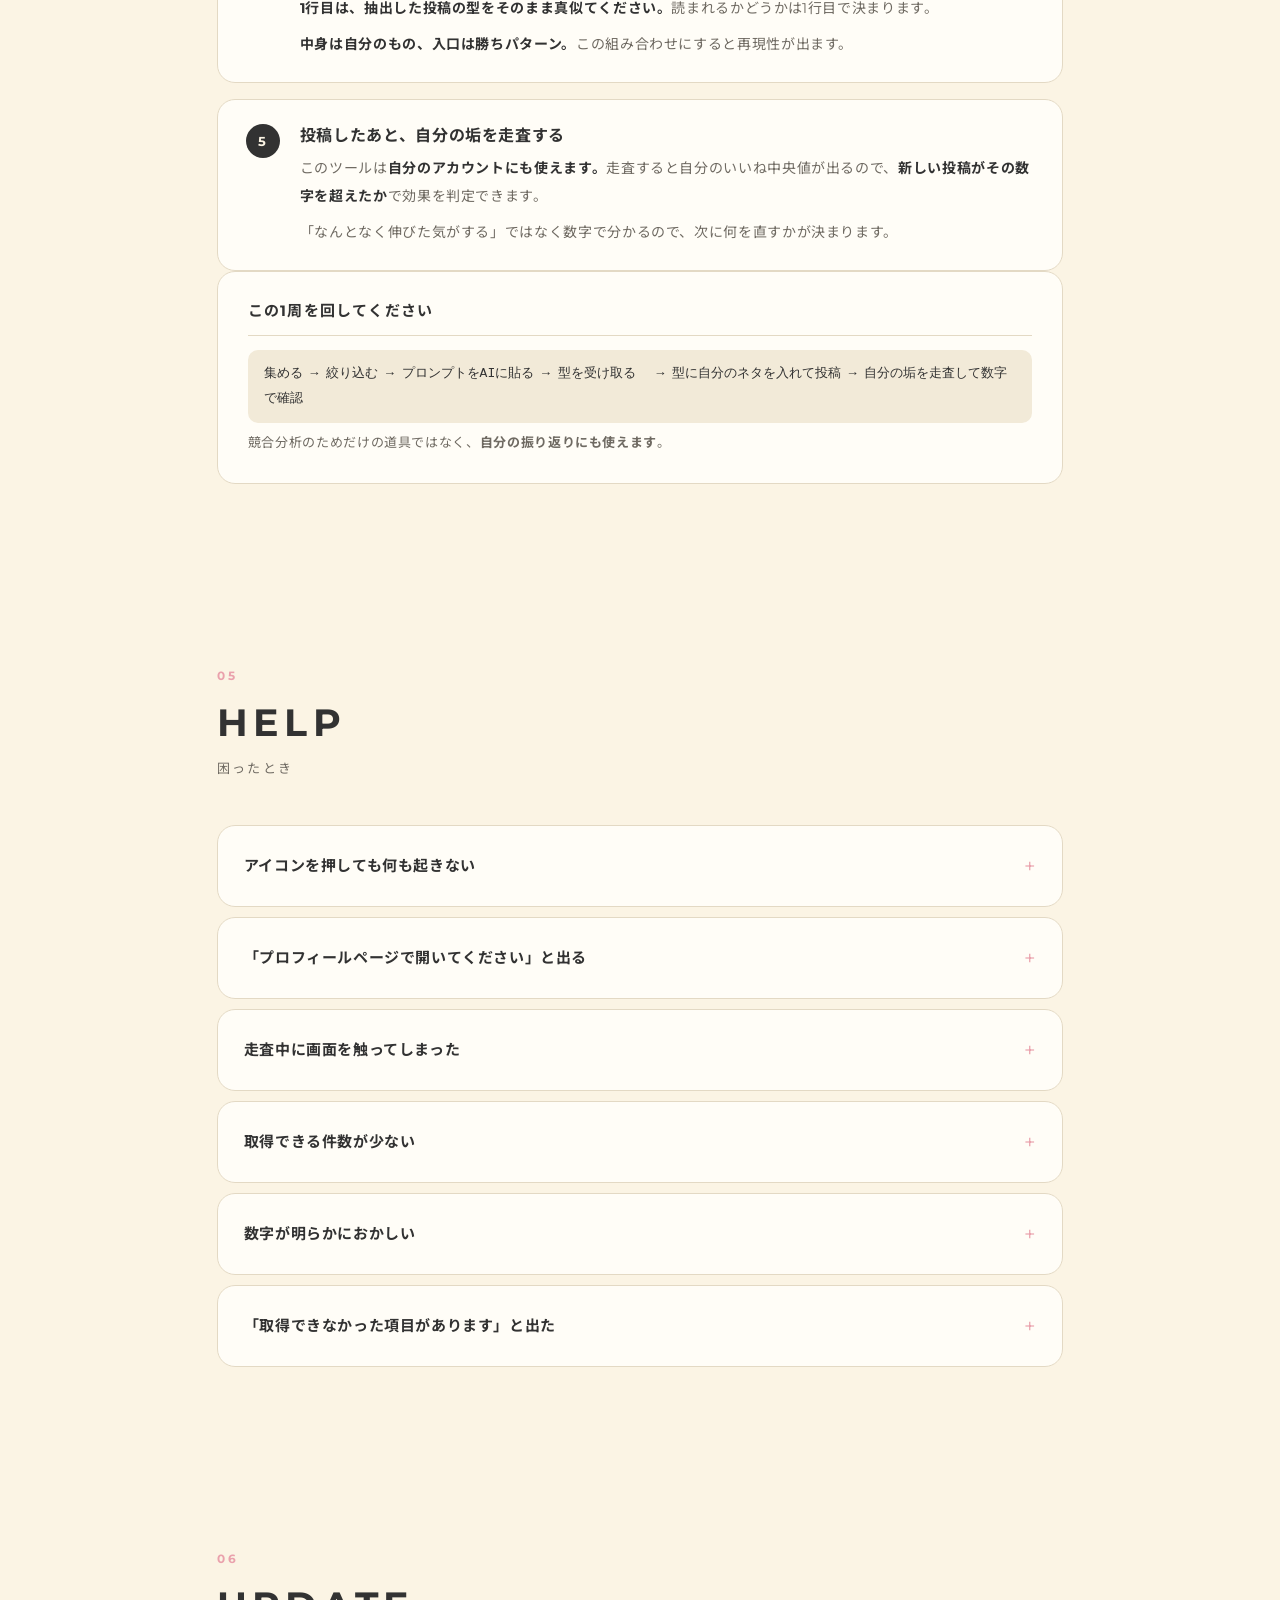
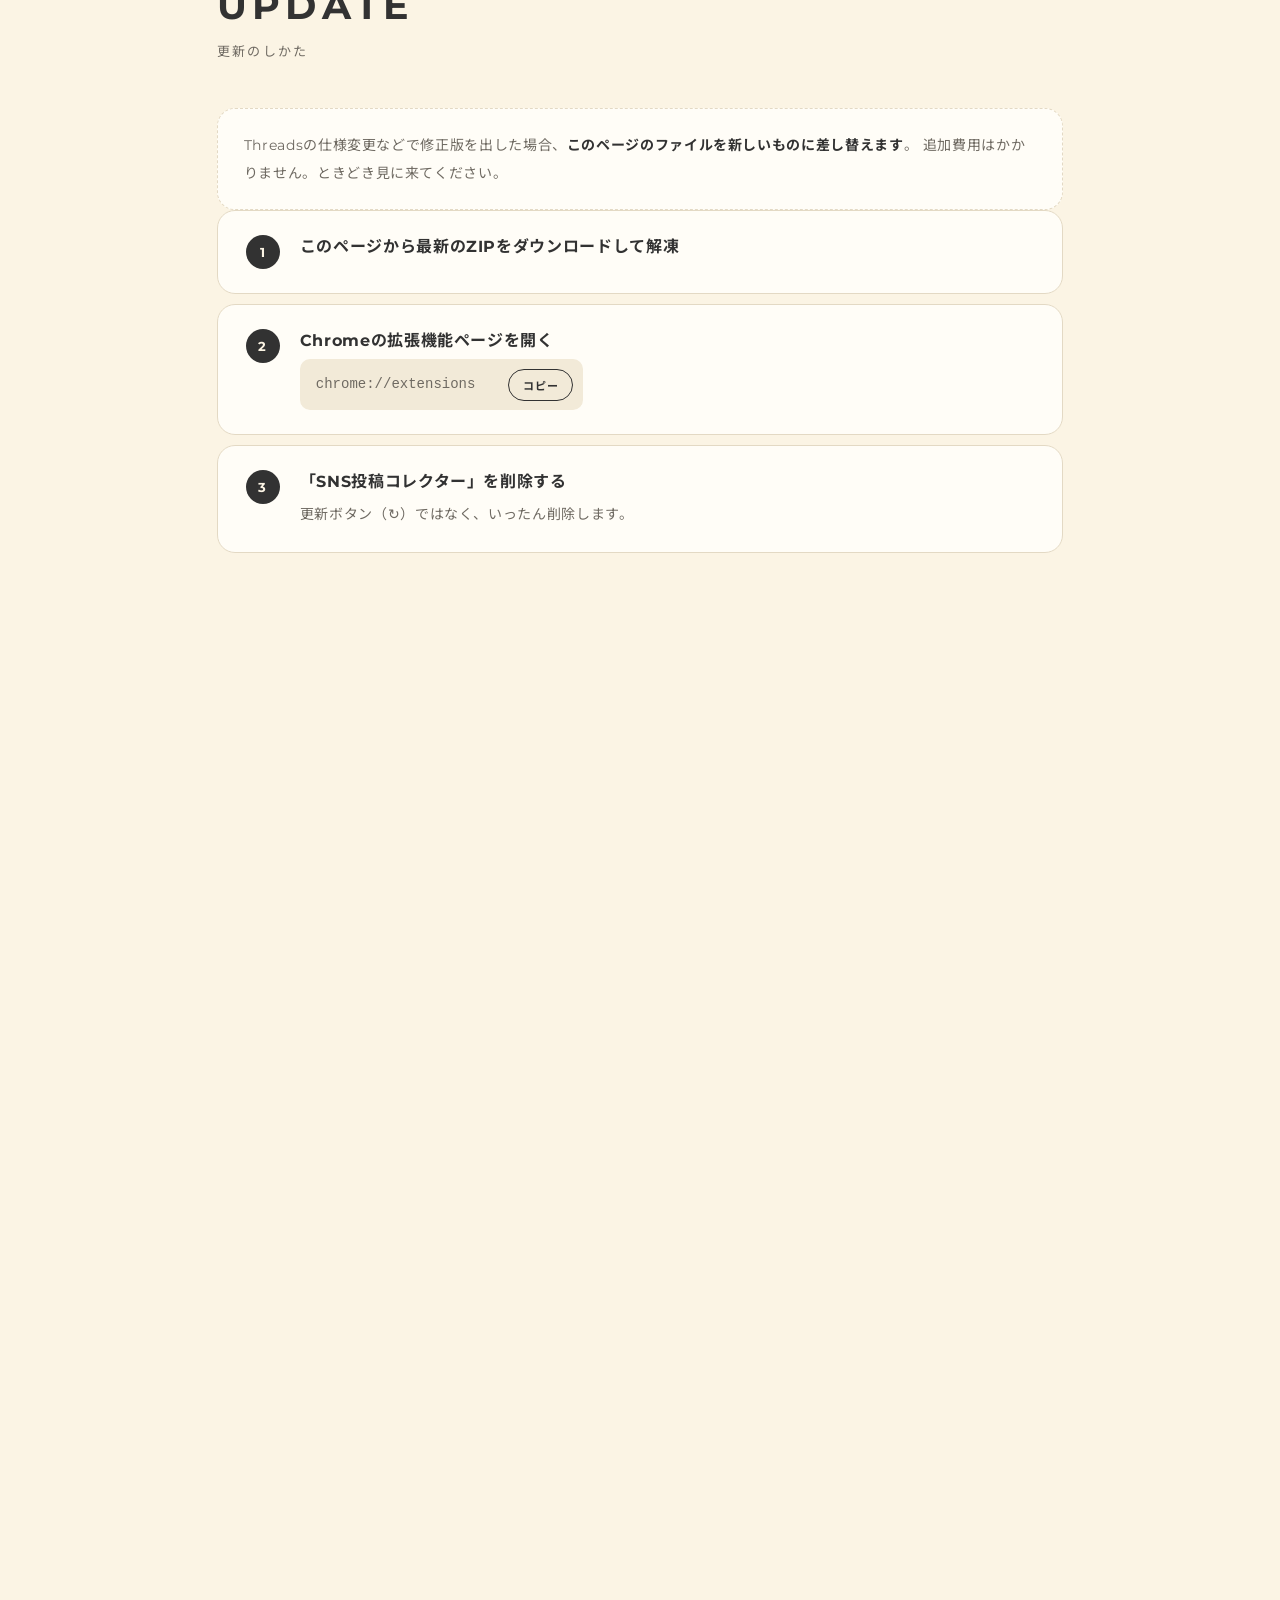
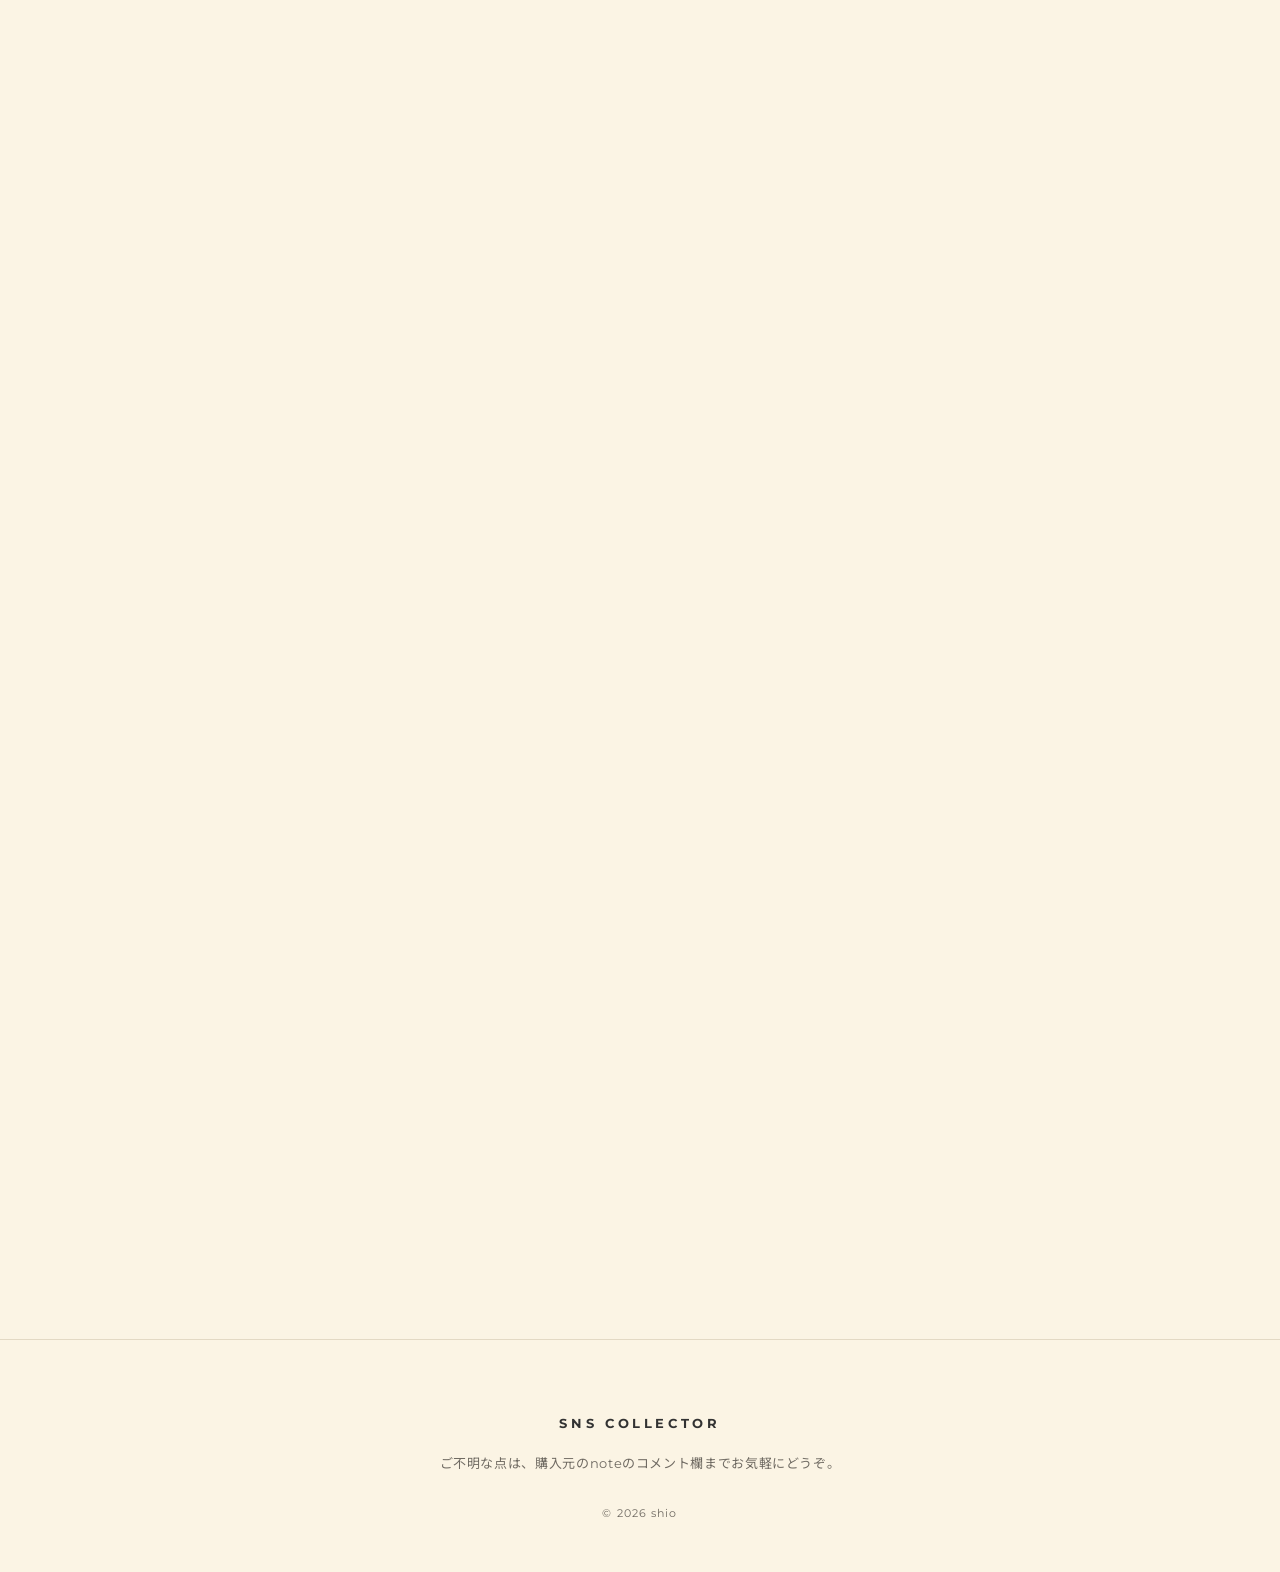
==== commit 5a7bd0d4: "update: ver 1.0.9（本文の折りたたみ警告の誤検知を修正）" ====
--- a/index.html
+++ b/index.html
@@ -98,7 +98,7 @@
     <div class="dl__info">
       <p class="dl__name">SNS投稿コレクター</p>
       <p class="dl__meta">
-        <span class="tag" id="verTag">ver 1.0.8</span>
+        <span class="tag" id="verTag">ver 1.0.9</span>
         <span class="tag tag--soft">約39KB</span>
         <span class="tag tag--soft">Chrome専用</span>
       </p>
@@ -430,6 +430,7 @@
     <div class="card">
       <h3 class="card__title">更新履歴</h3>
       <ul class="log">
+        <li><span>ver 1.0.9</span>「本文が途中までの投稿が◯件あります」という警告が、実際には切れていない投稿にも出ていた問題を修正（各投稿の「⋯」メニューを本文の折りたたみと誤認していました）</li>
         <li><span>ver 1.0.8</span>プロンプトが長すぎてAIに貼り付けきれない問題に対応（文字数の表示と、分けてコピーする機能を追加）。ウィンドウが狭くて本文が折りたたまれている場合に警告を出すように</li>
         <li><span>ver 1.0.7</span>Windowsで「マニフェストが見つかりません」と出る問題を修正（解凍時にフォルダが二重になっていました）。ツリー全文の取得中に、何件目を処理しているかが分かるように改善</li>
         <li><span>ver 1.0.6</span>ツリーの1本目が読み取れない不具合を修正（本文が「スレッド」になり、いいねが「?」になっていました）。試し取得が他の垢の投稿を拾う不具合、ツリー全文の取得が全件失敗する不具合、本文が取れなかった投稿を取り直せない問題もあわせて修正。書き出しの表示と説明書も改善</li>
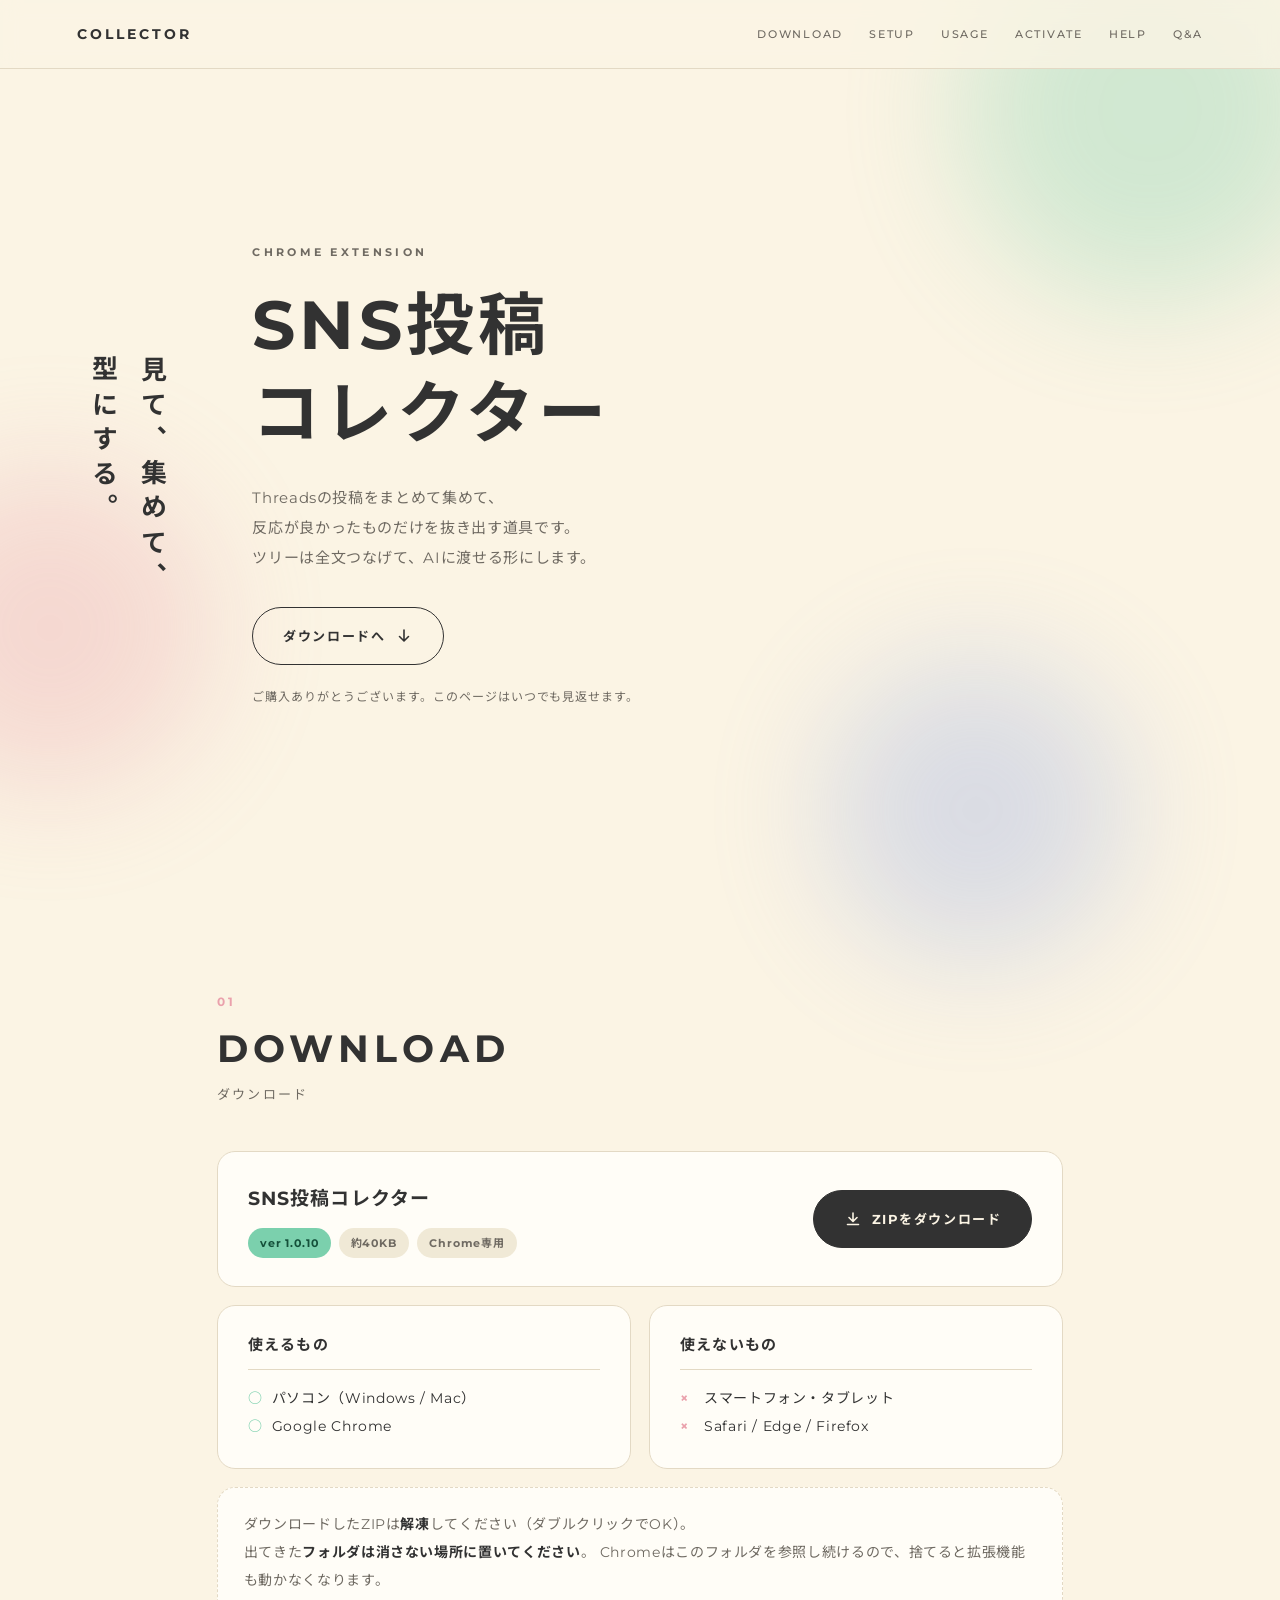
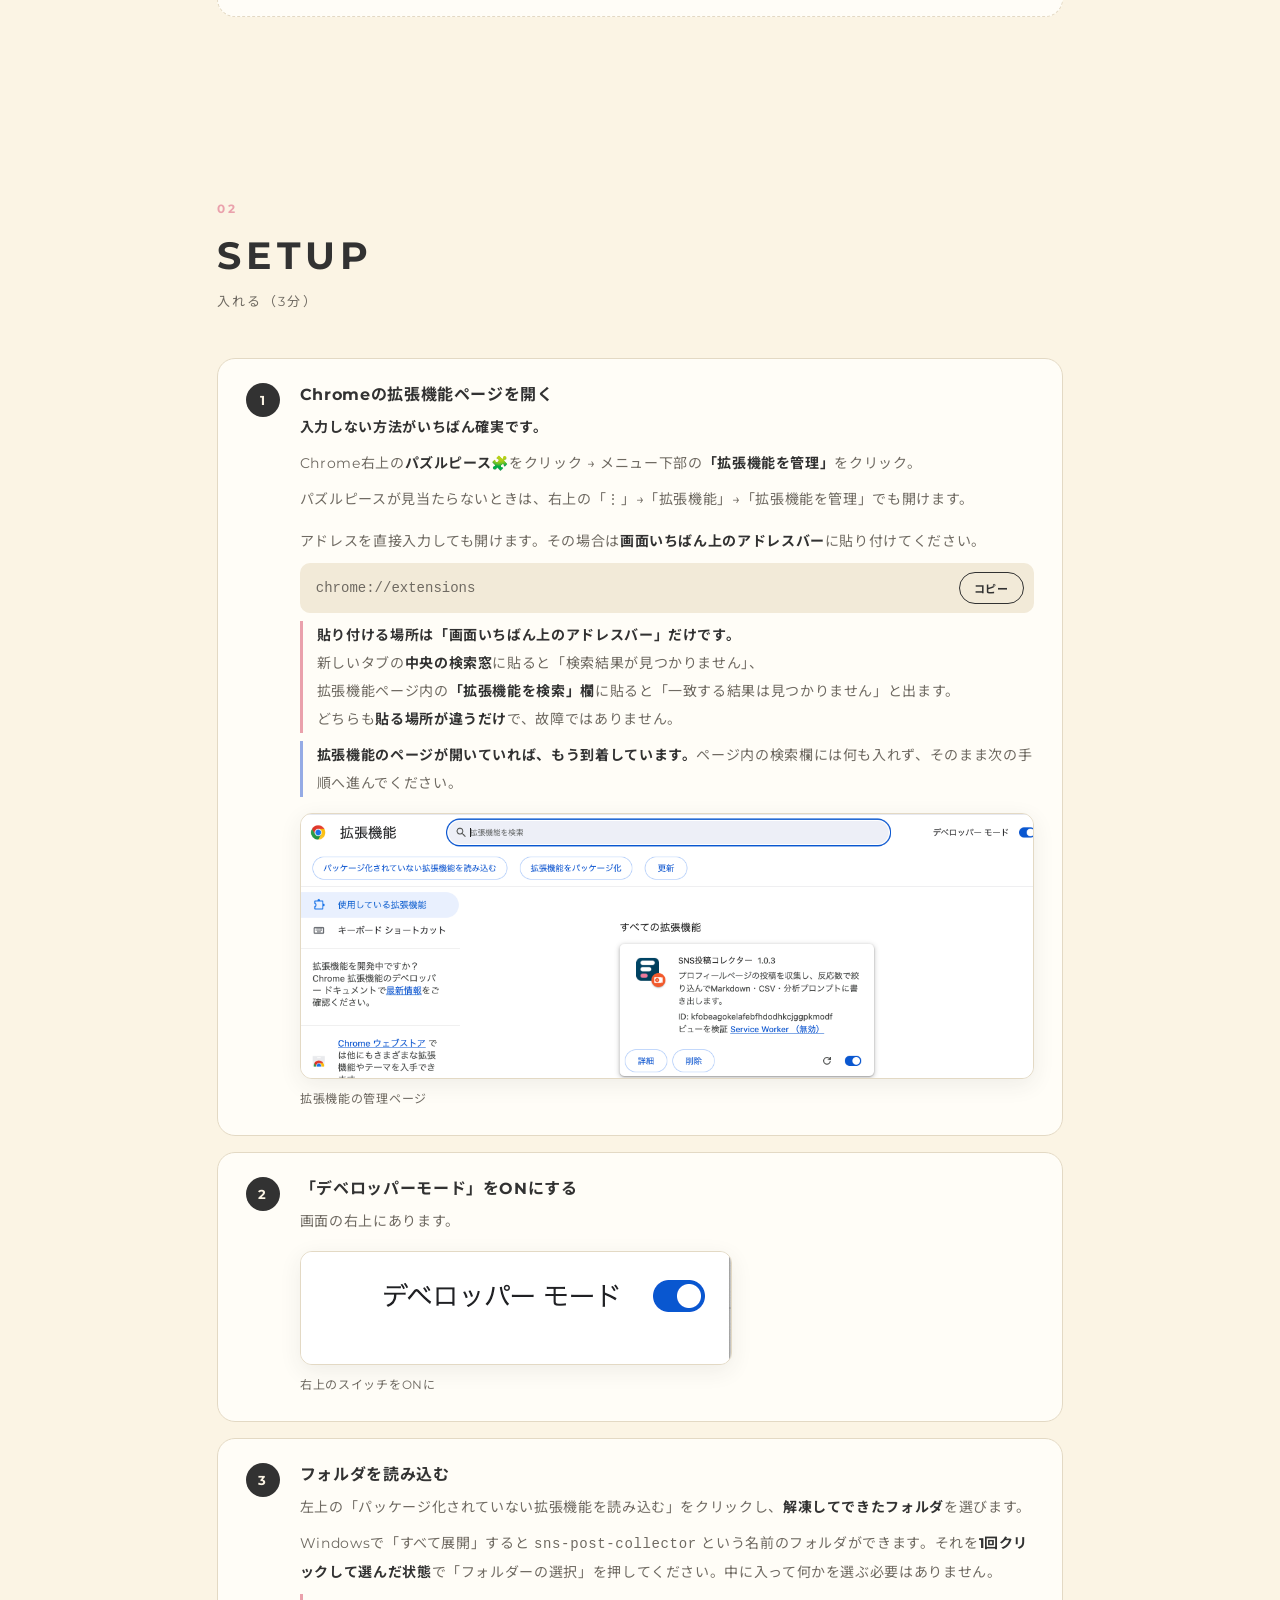
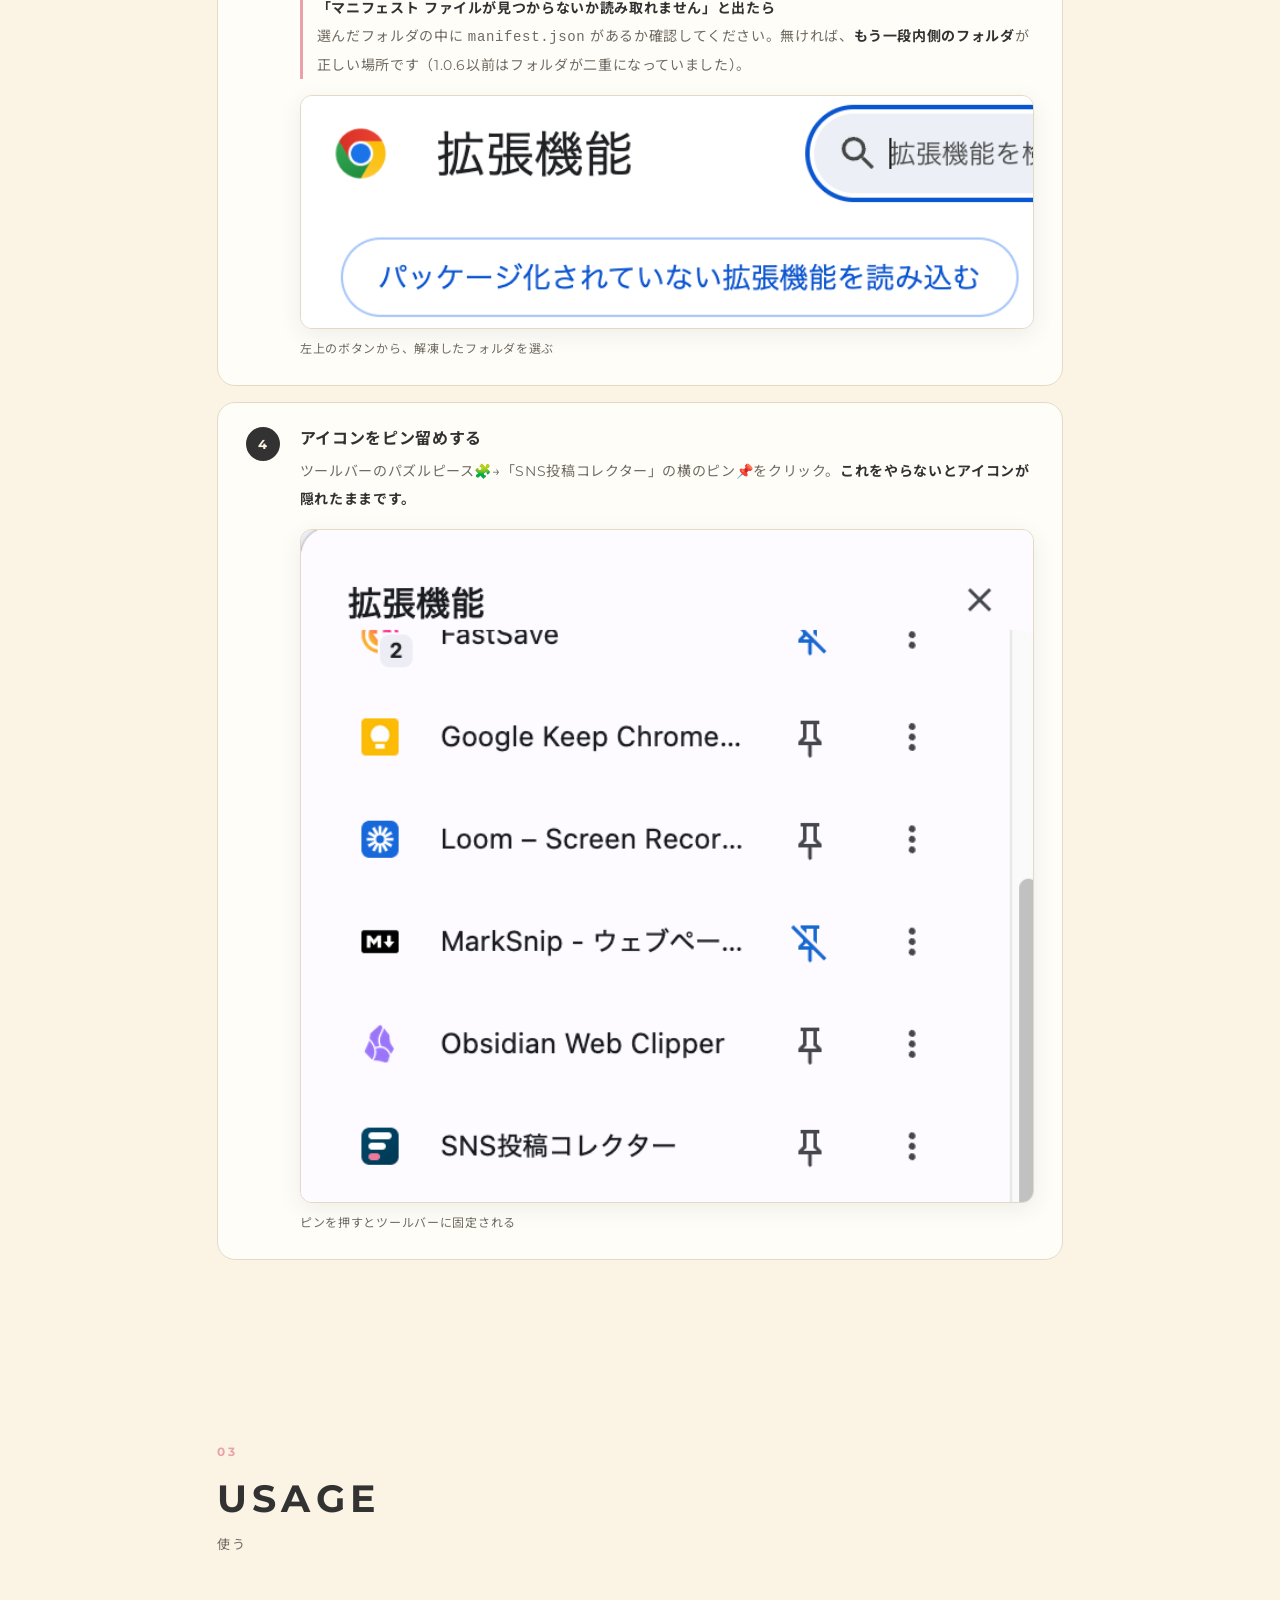
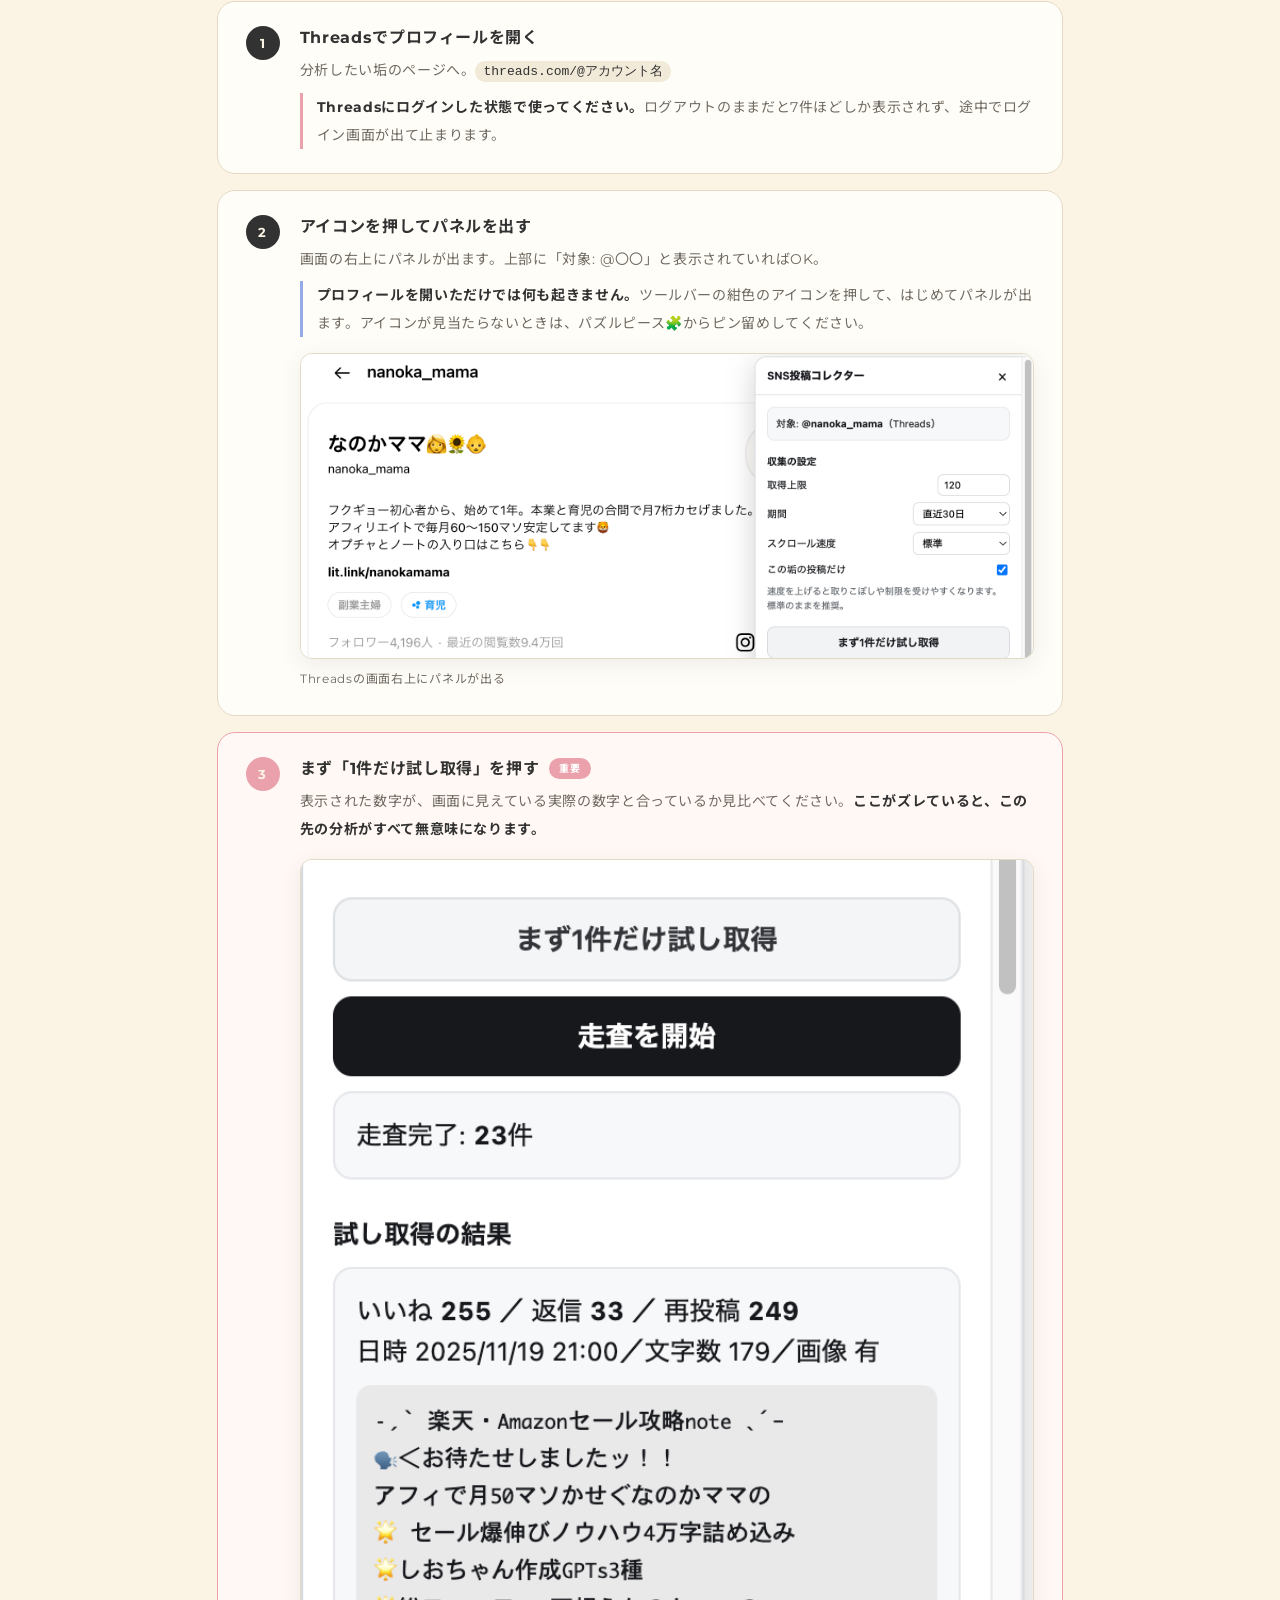
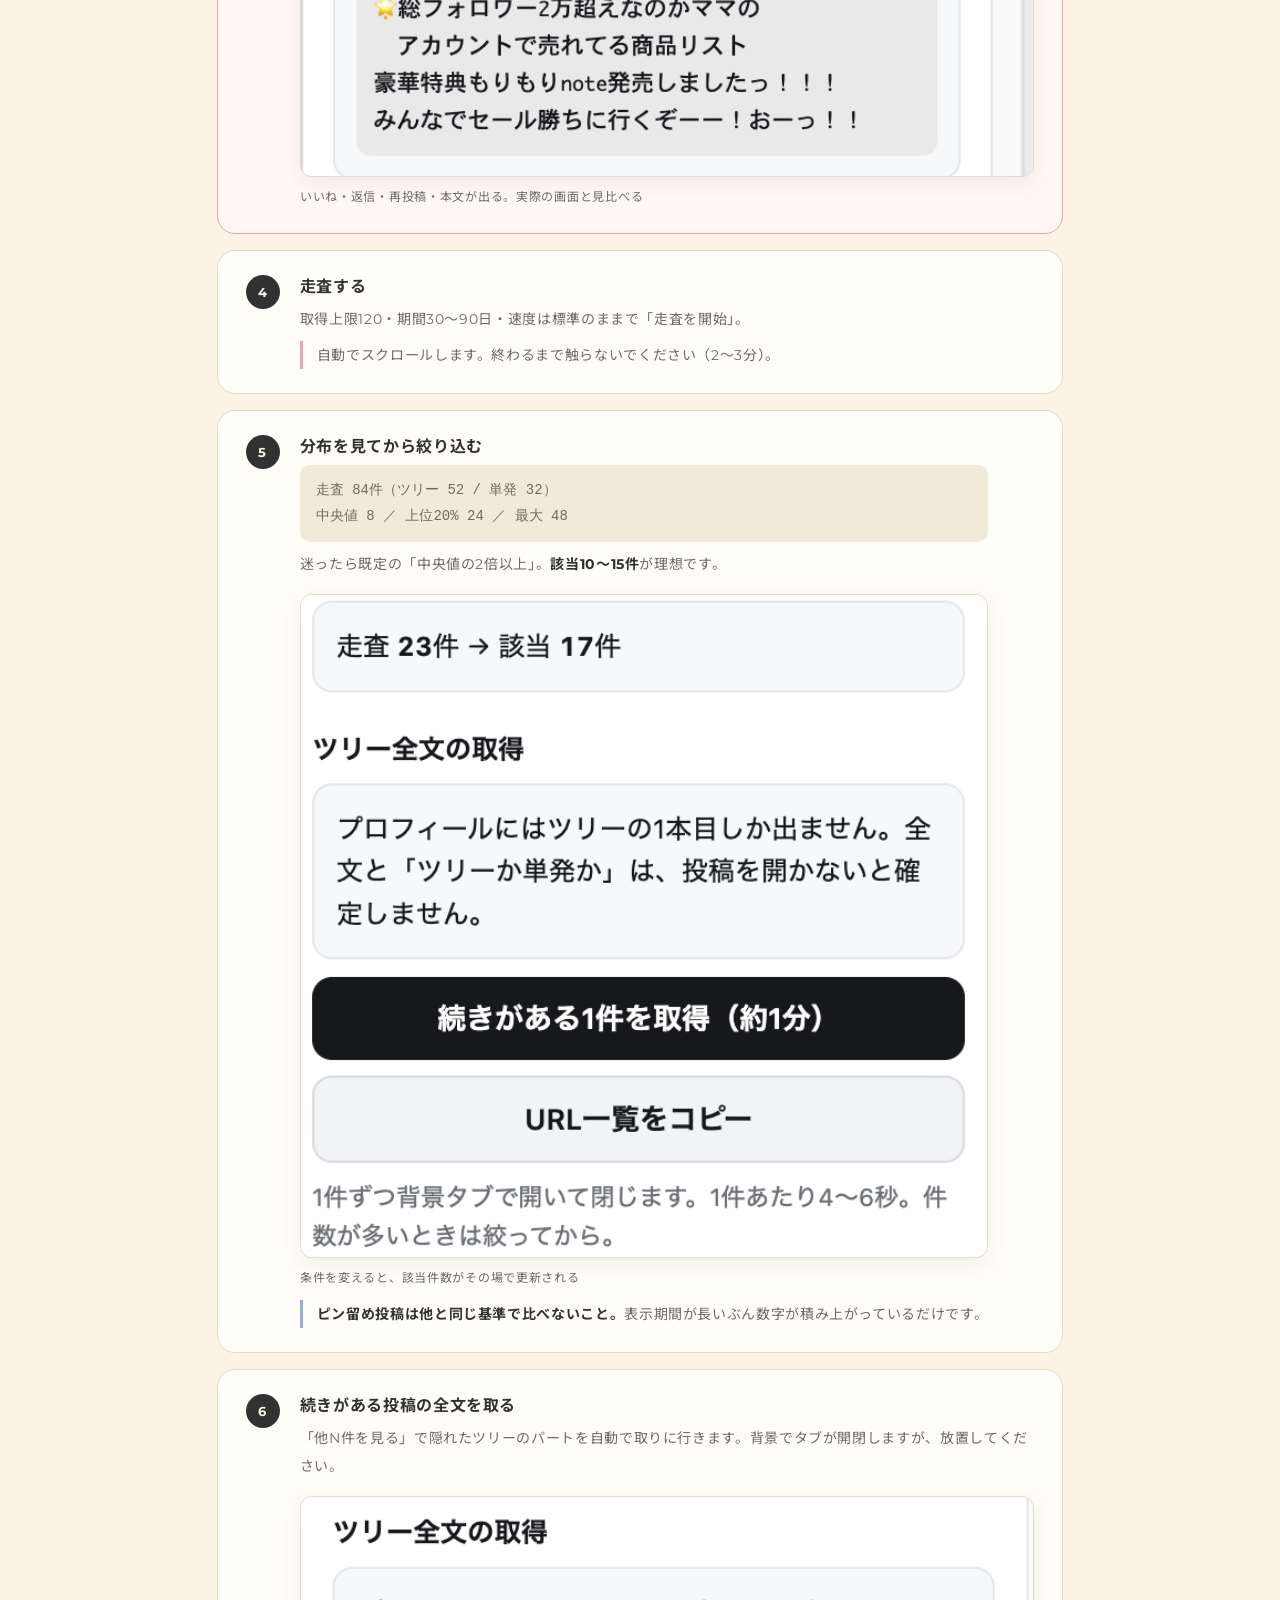
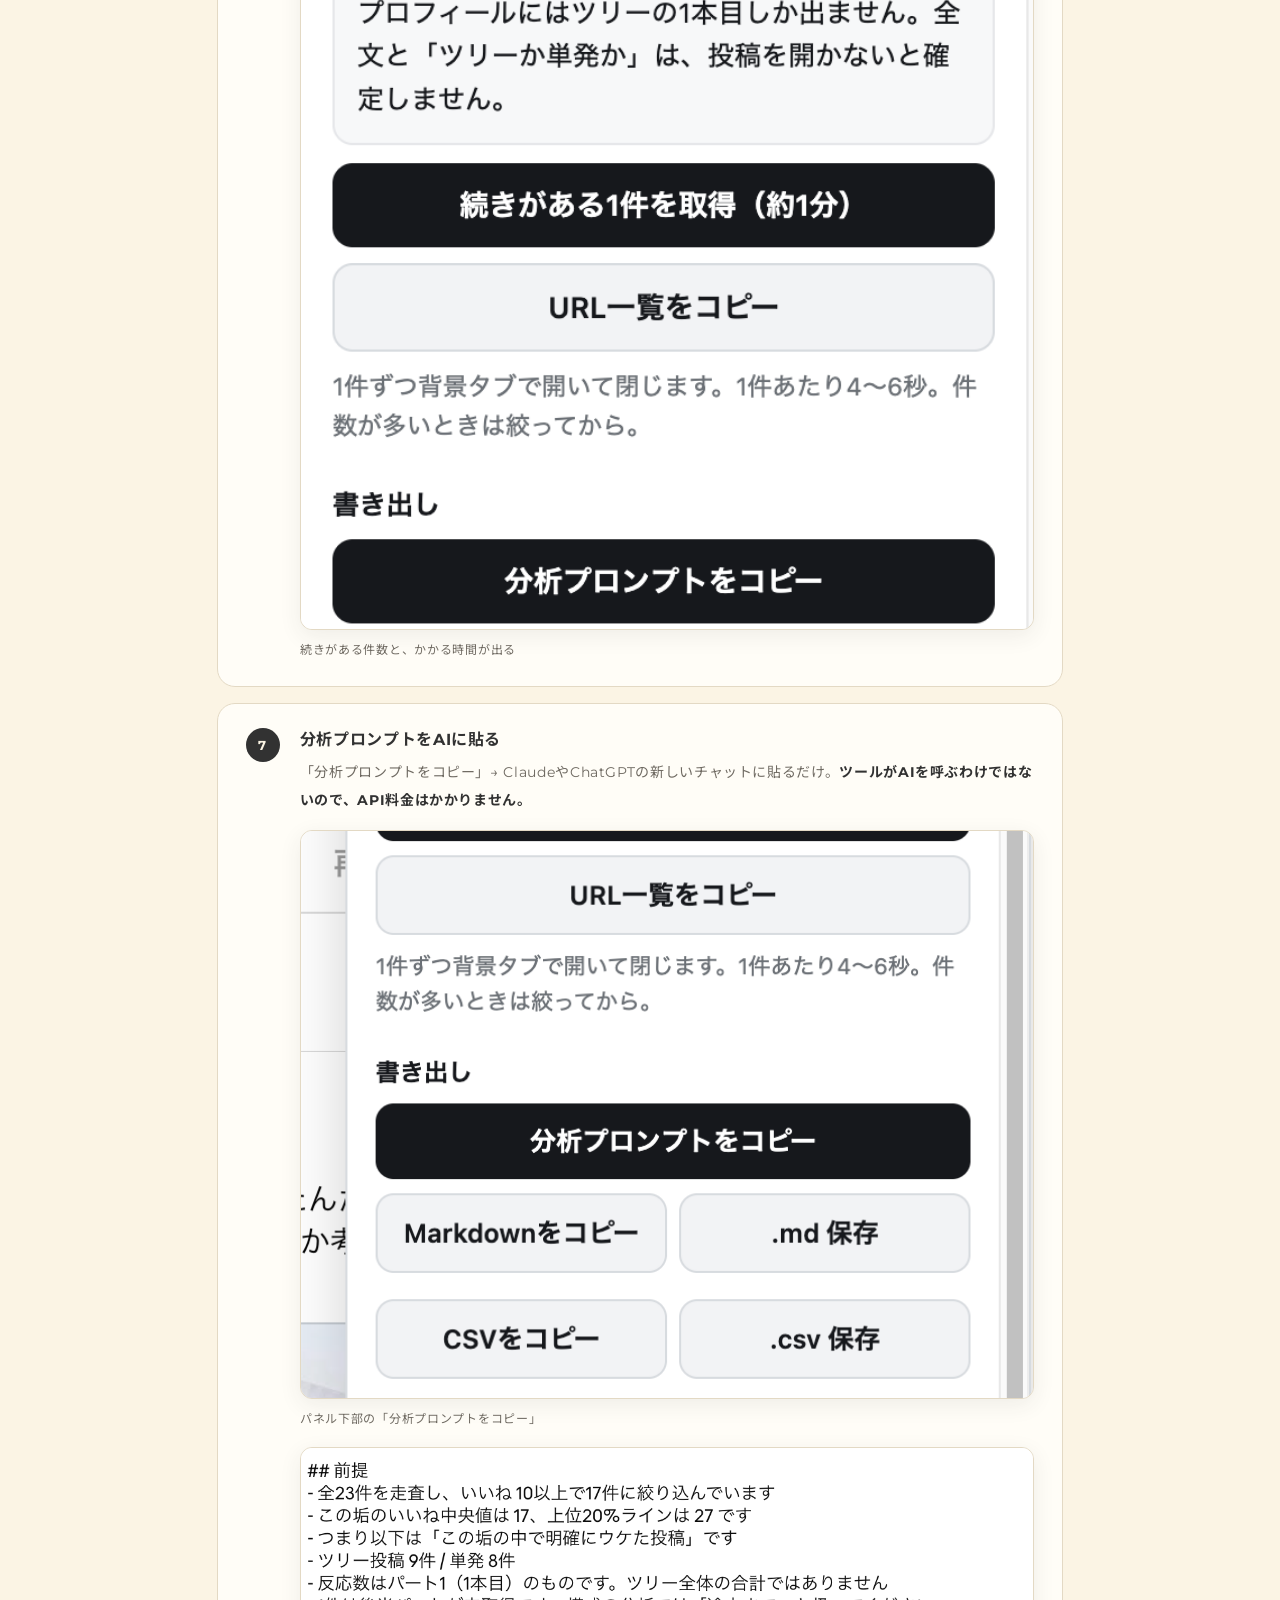
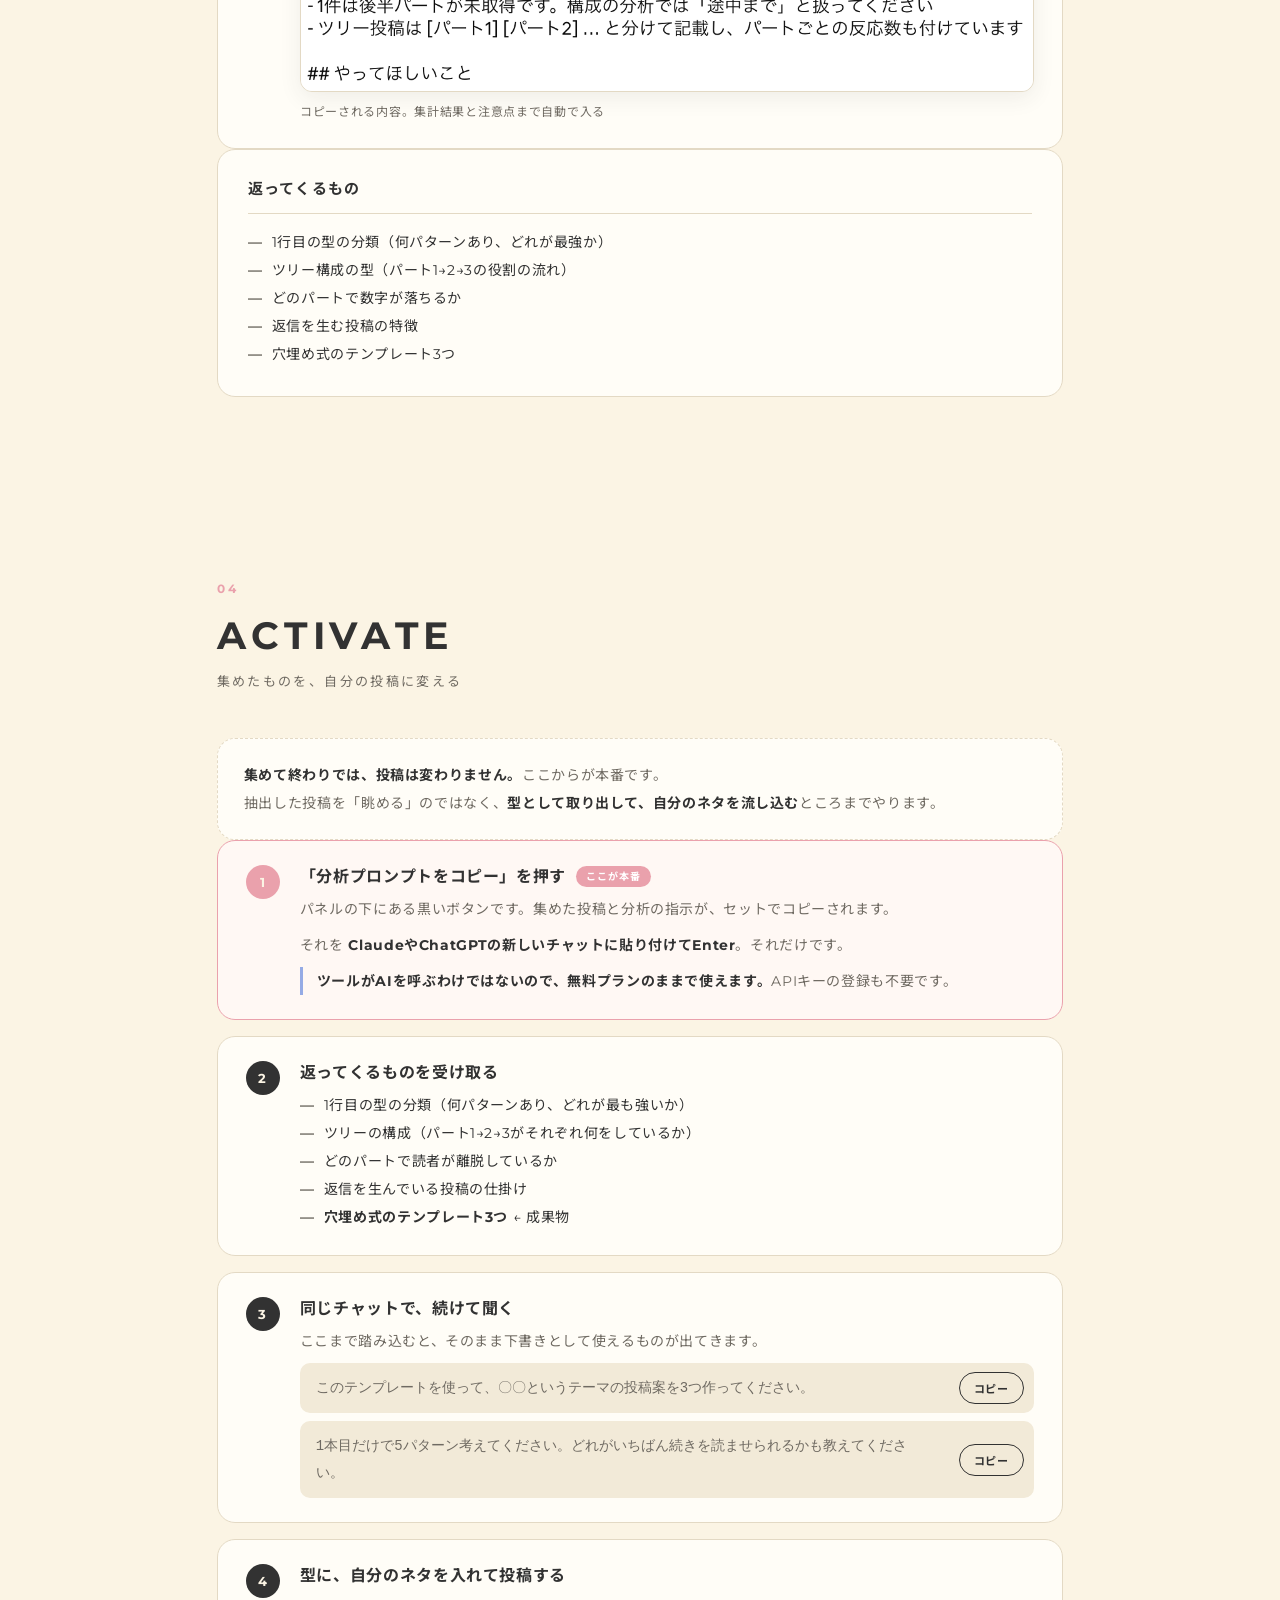
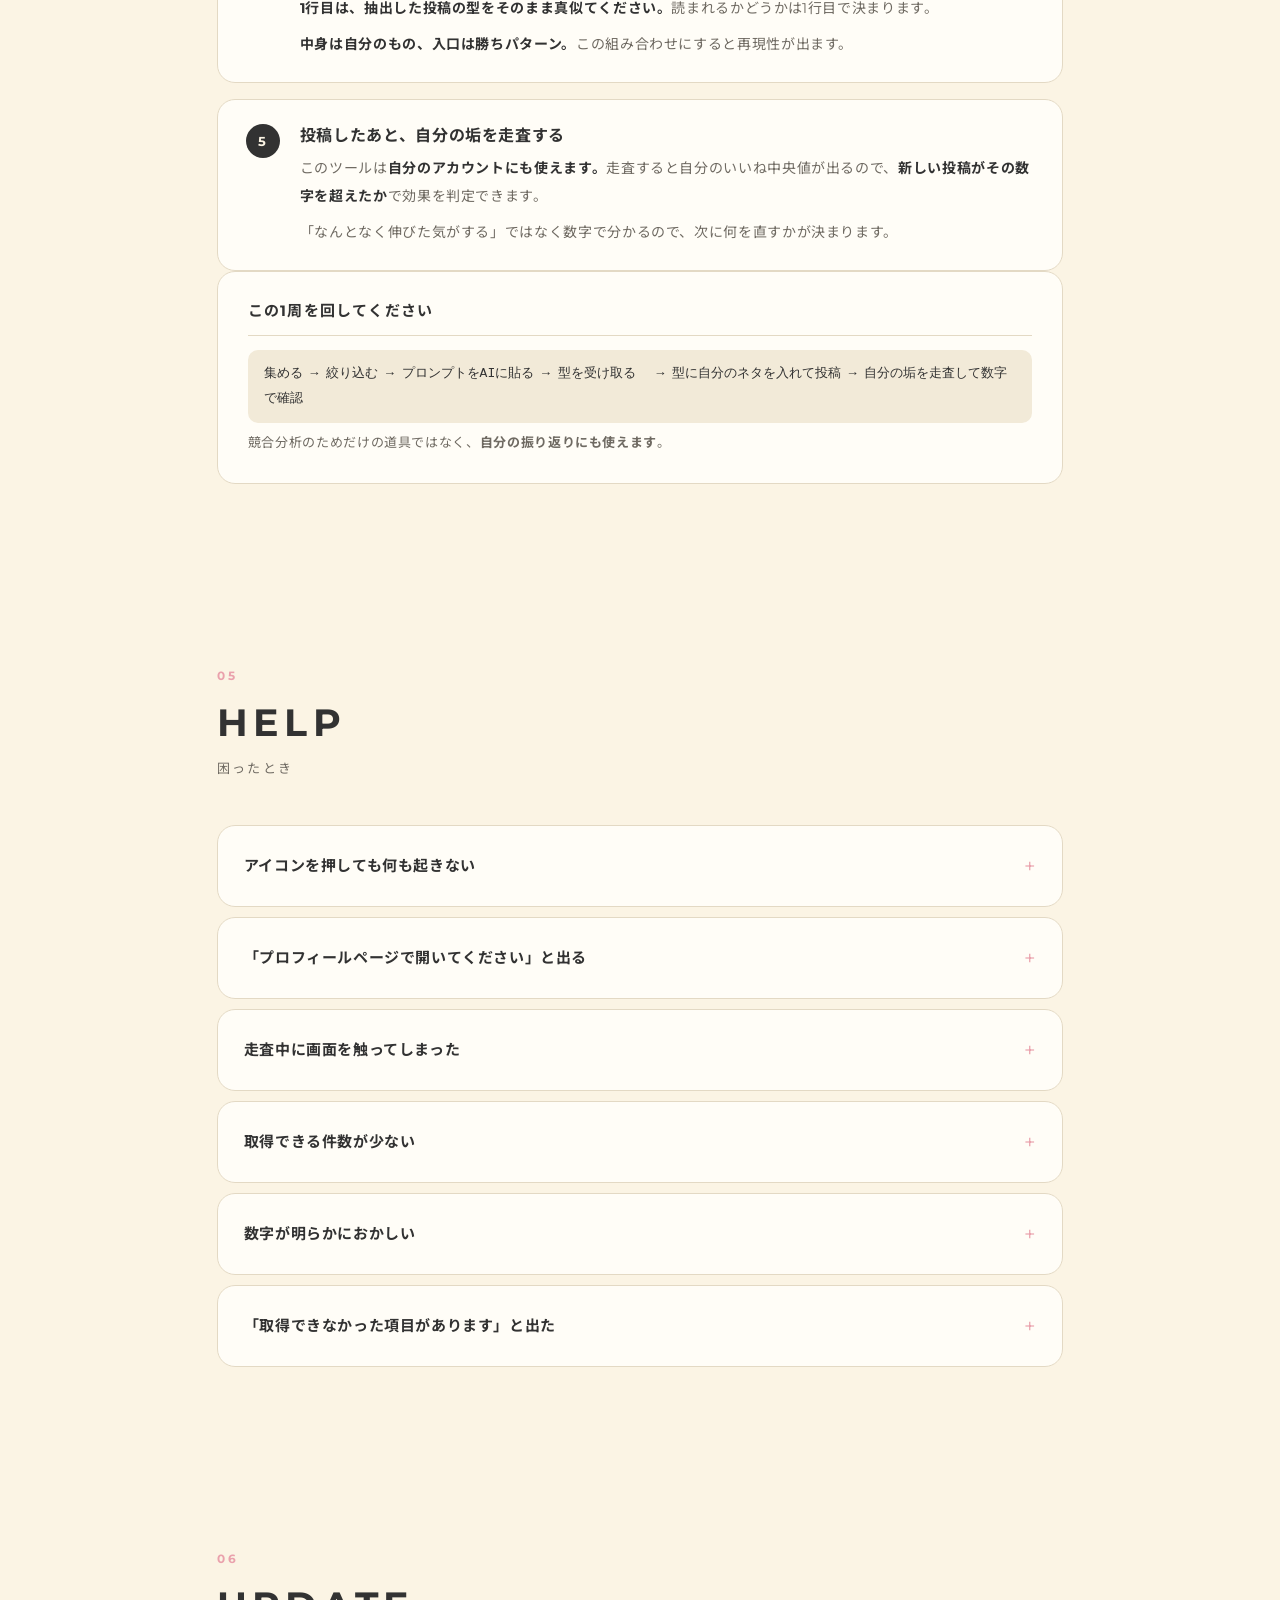
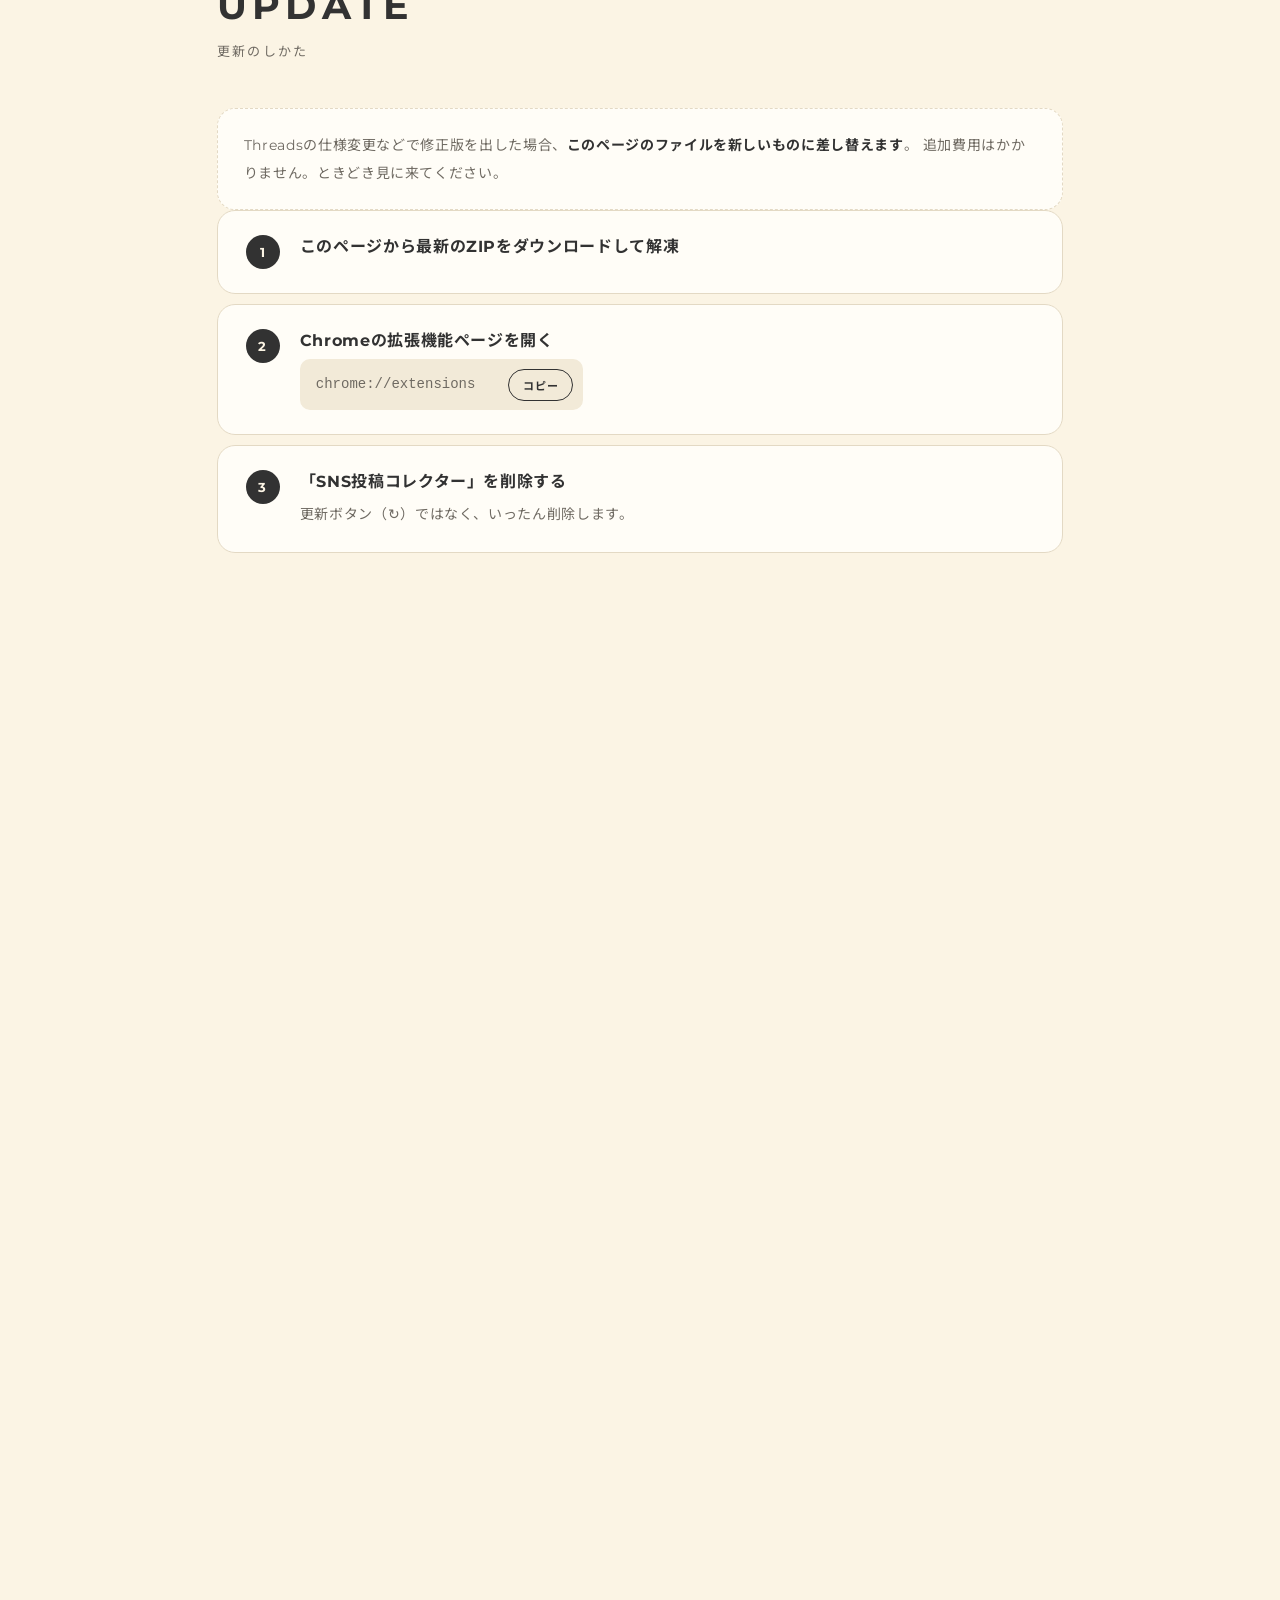
==== commit cb3adc4c: "update: ver 1.0.10（走査が固まる問題を修正）" ====
--- a/index.html
+++ b/index.html
@@ -98,8 +98,8 @@
     <div class="dl__info">
       <p class="dl__name">SNS投稿コレクター</p>
       <p class="dl__meta">
-        <span class="tag" id="verTag">ver 1.0.9</span>
-        <span class="tag tag--soft">約39KB</span>
+        <span class="tag" id="verTag">ver 1.0.10</span>
+        <span class="tag tag--soft">約40KB</span>
         <span class="tag tag--soft">Chrome専用</span>
       </p>
     </div>
@@ -430,6 +430,7 @@
     <div class="card">
       <h3 class="card__title">更新履歴</h3>
       <ul class="log">
+        <li><span>ver 1.0.10</span>特定のアカウントで走査が「走査中…」のまま進まなくなる問題を修正（1件でも読み取れない投稿があると、走査全体が止まっていました）。読み取れない投稿は飛ばして続行し、件数を表示するようにしています</li>
         <li><span>ver 1.0.9</span>「本文が途中までの投稿が◯件あります」という警告が、実際には切れていない投稿にも出ていた問題を修正（各投稿の「⋯」メニューを本文の折りたたみと誤認していました）</li>
         <li><span>ver 1.0.8</span>プロンプトが長すぎてAIに貼り付けきれない問題に対応（文字数の表示と、分けてコピーする機能を追加）。ウィンドウが狭くて本文が折りたたまれている場合に警告を出すように</li>
         <li><span>ver 1.0.7</span>Windowsで「マニフェストが見つかりません」と出る問題を修正（解凍時にフォルダが二重になっていました）。ツリー全文の取得中に、何件目を処理しているかが分かるように改善</li>
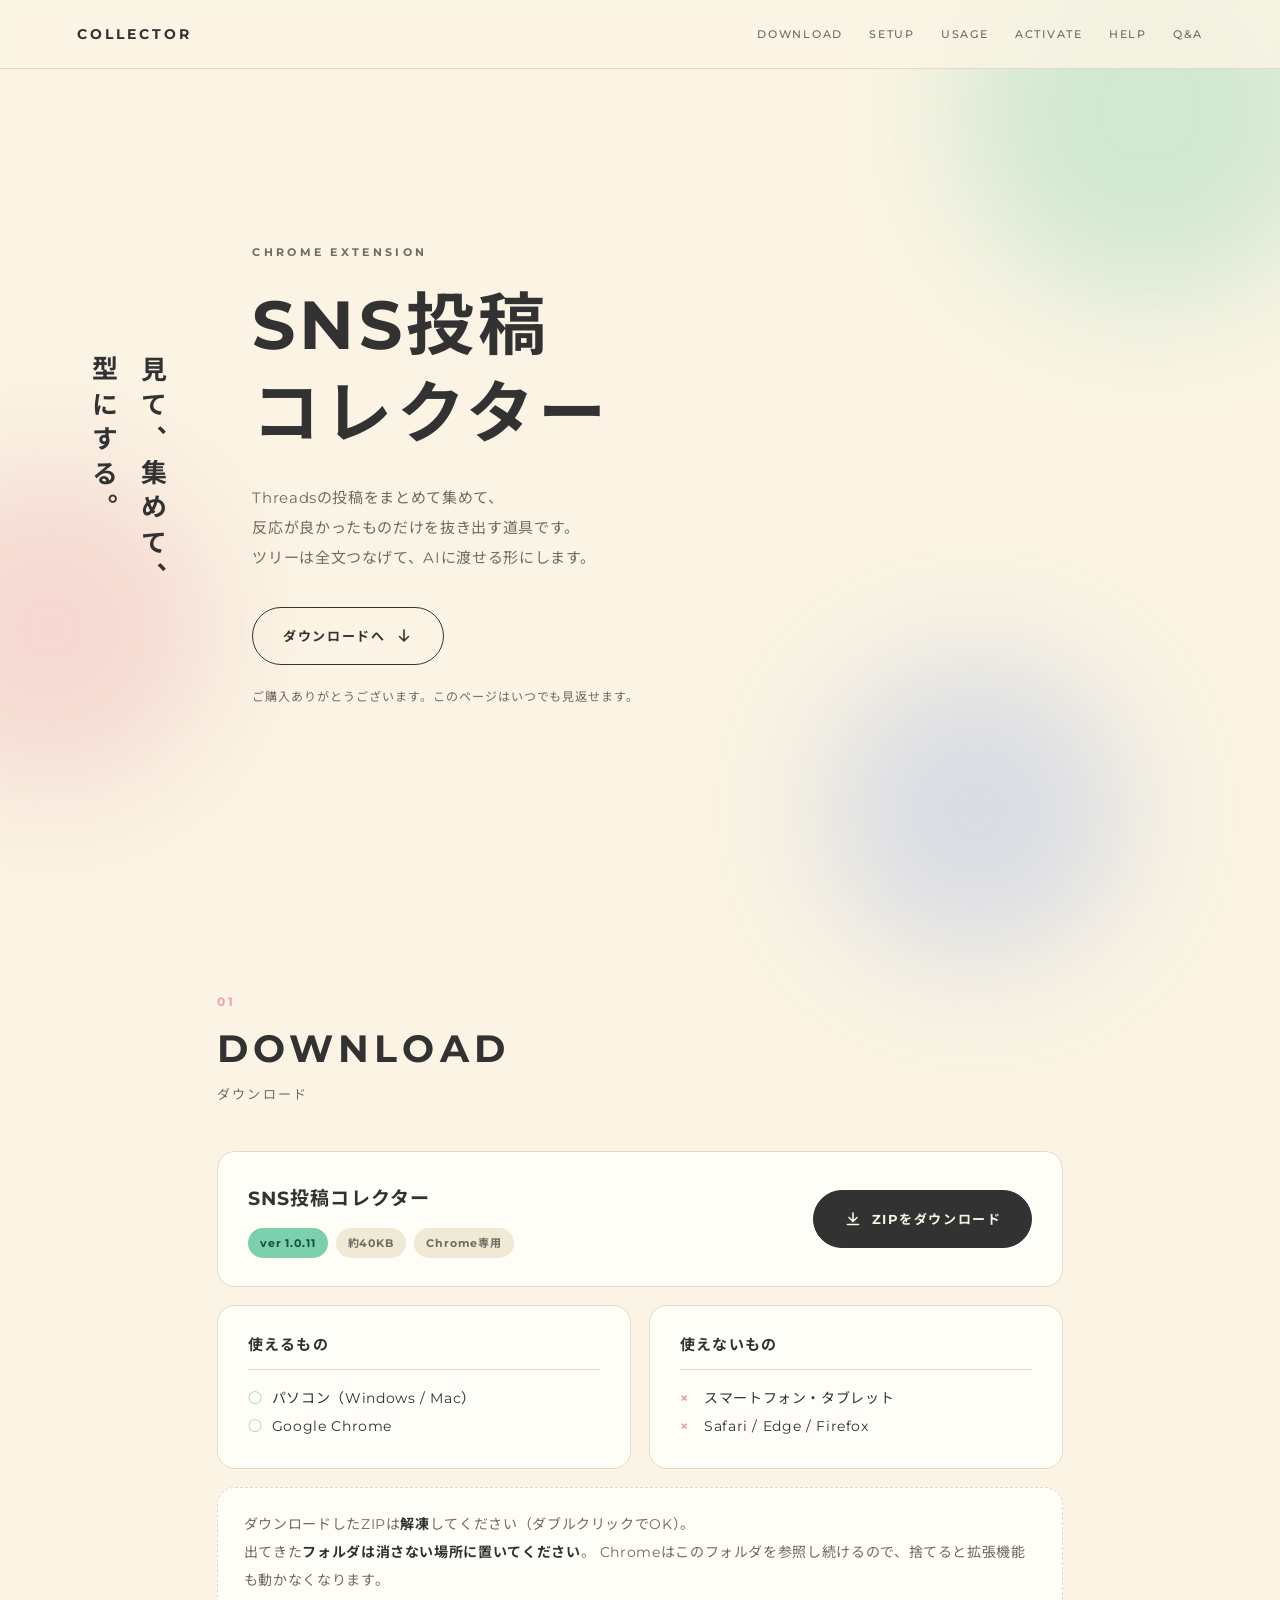
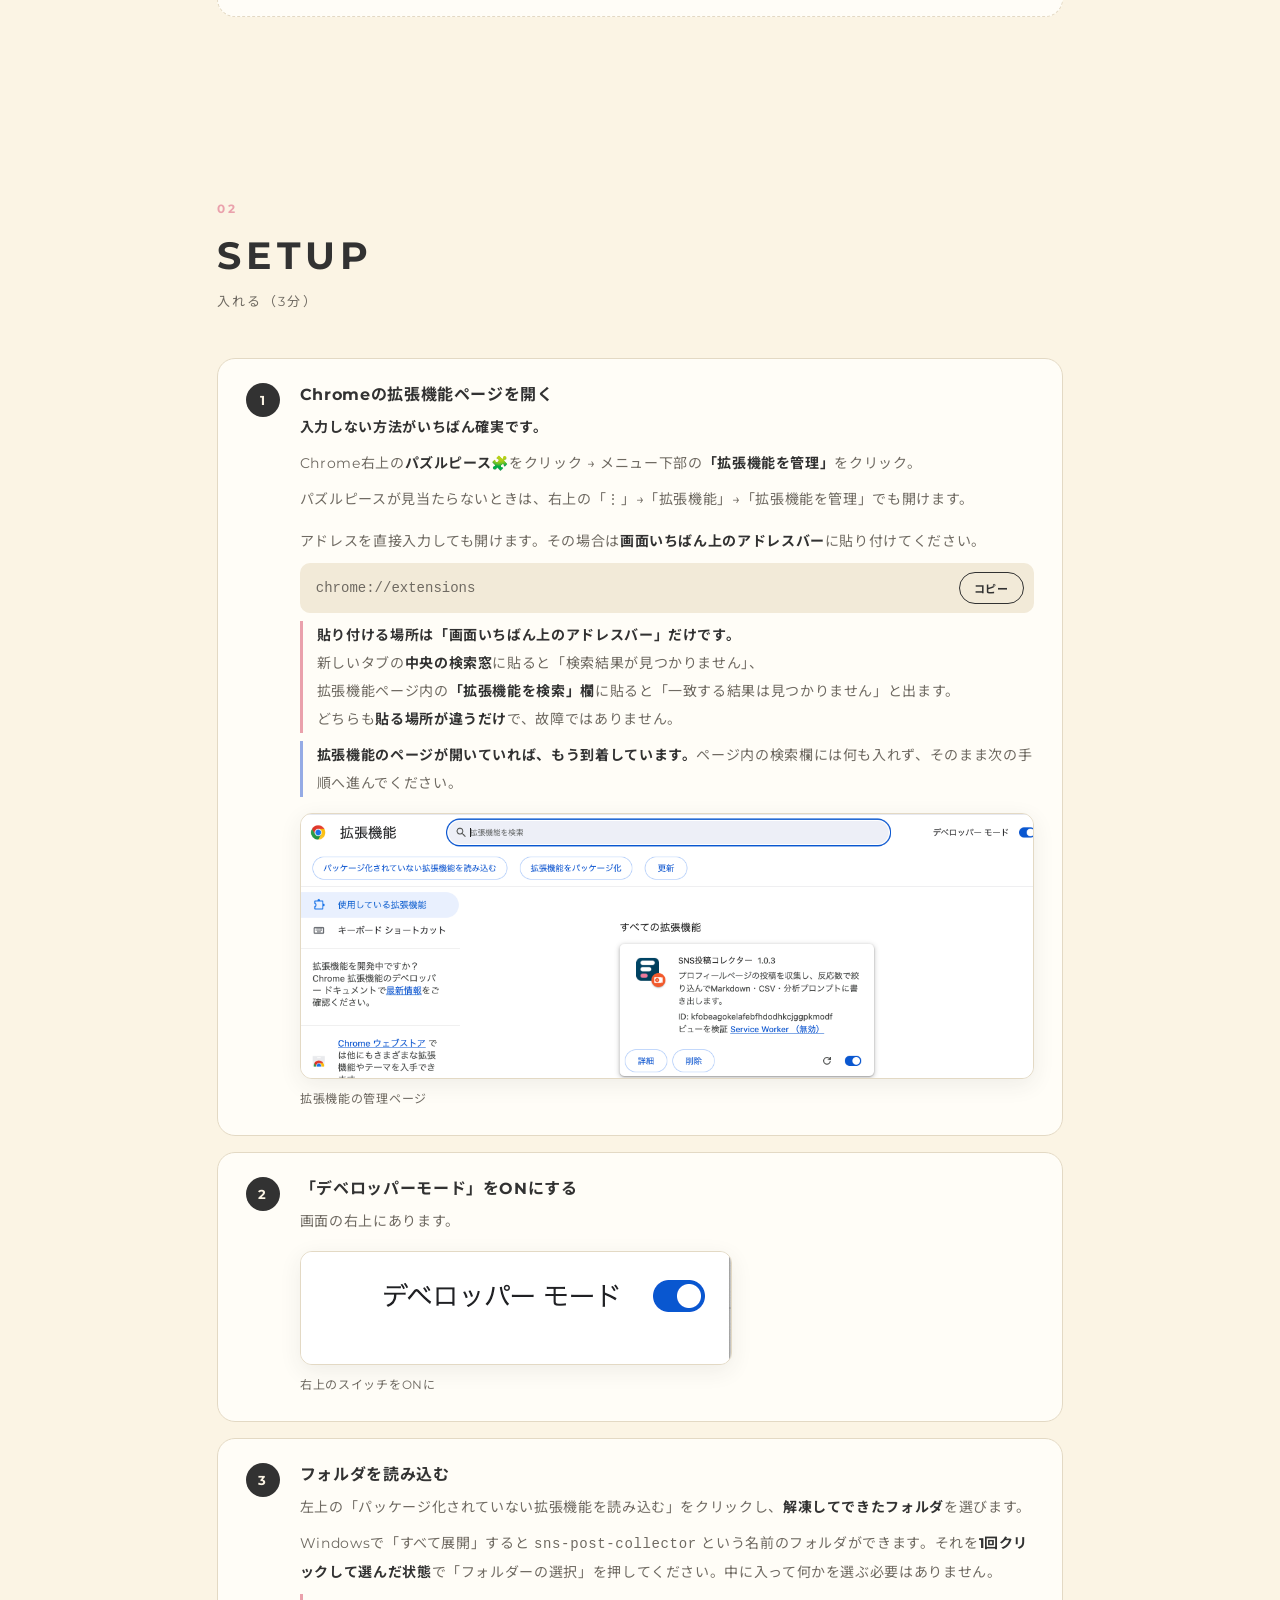
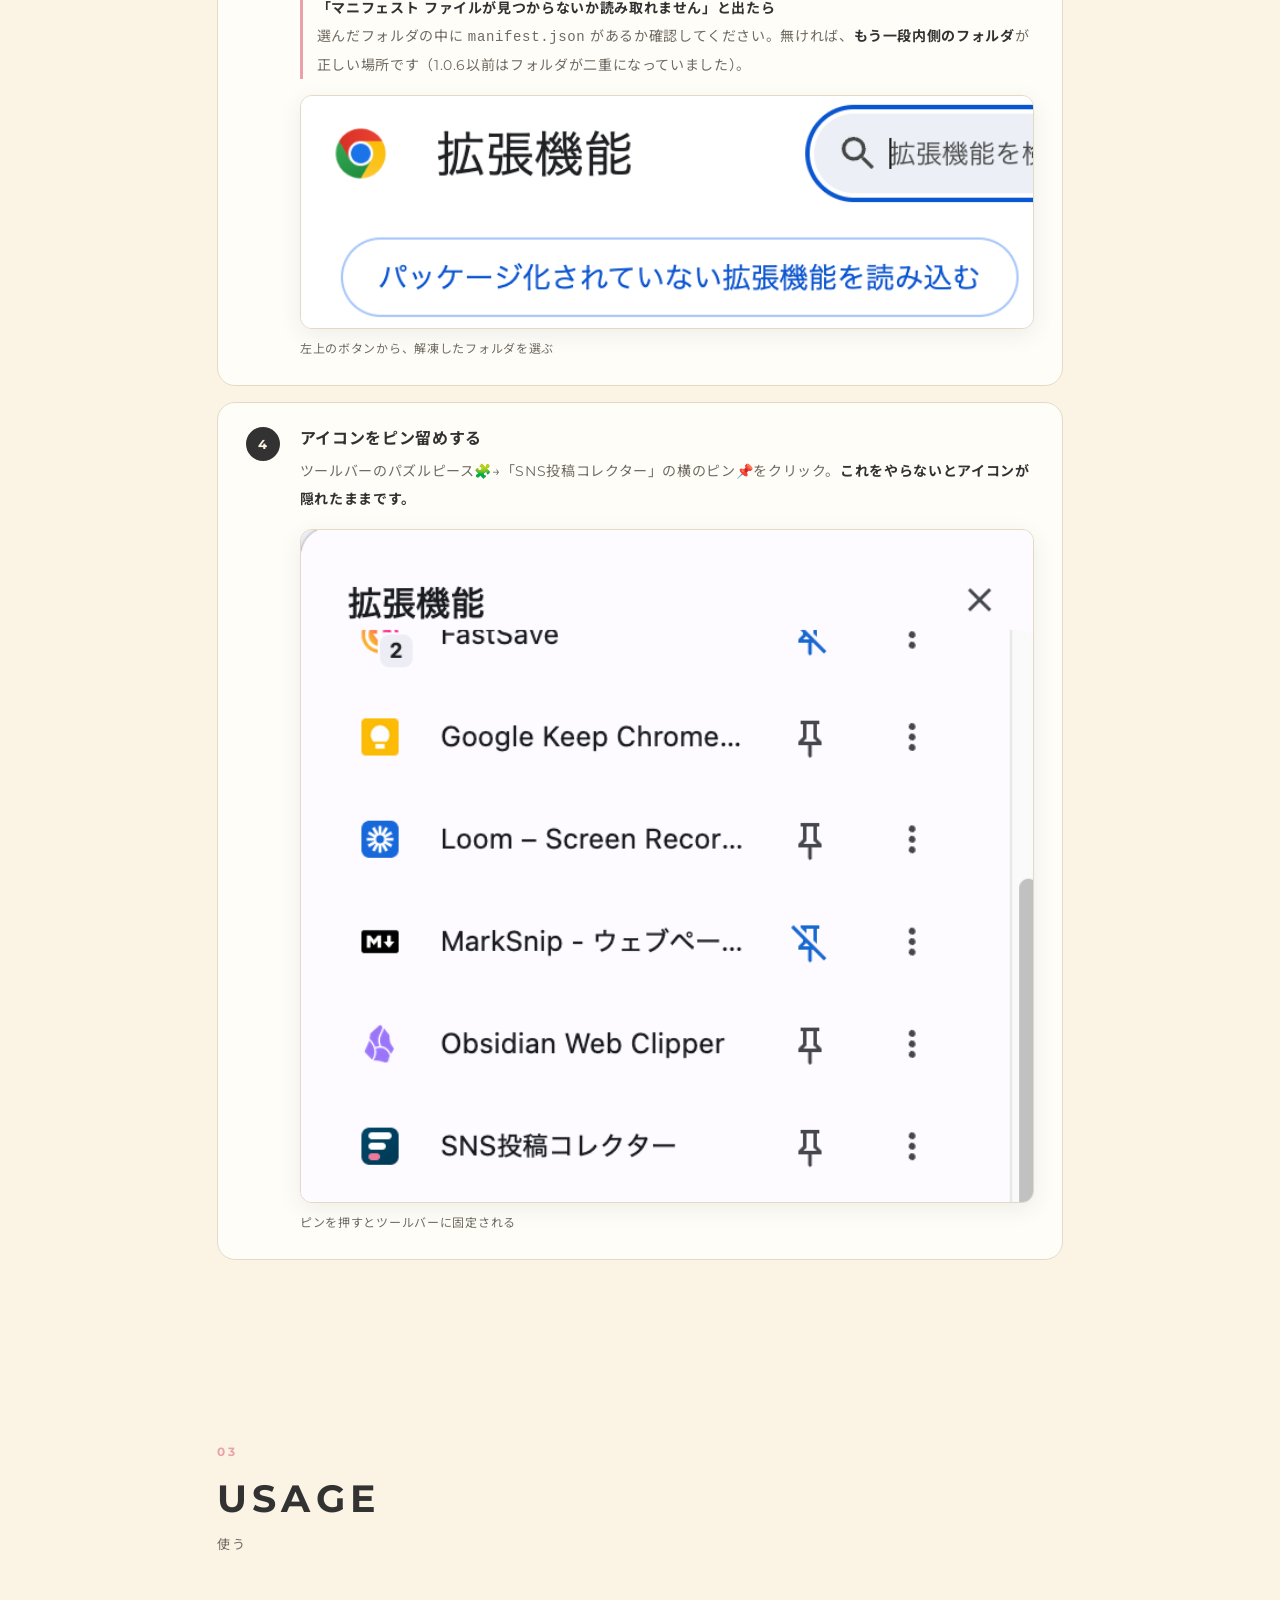
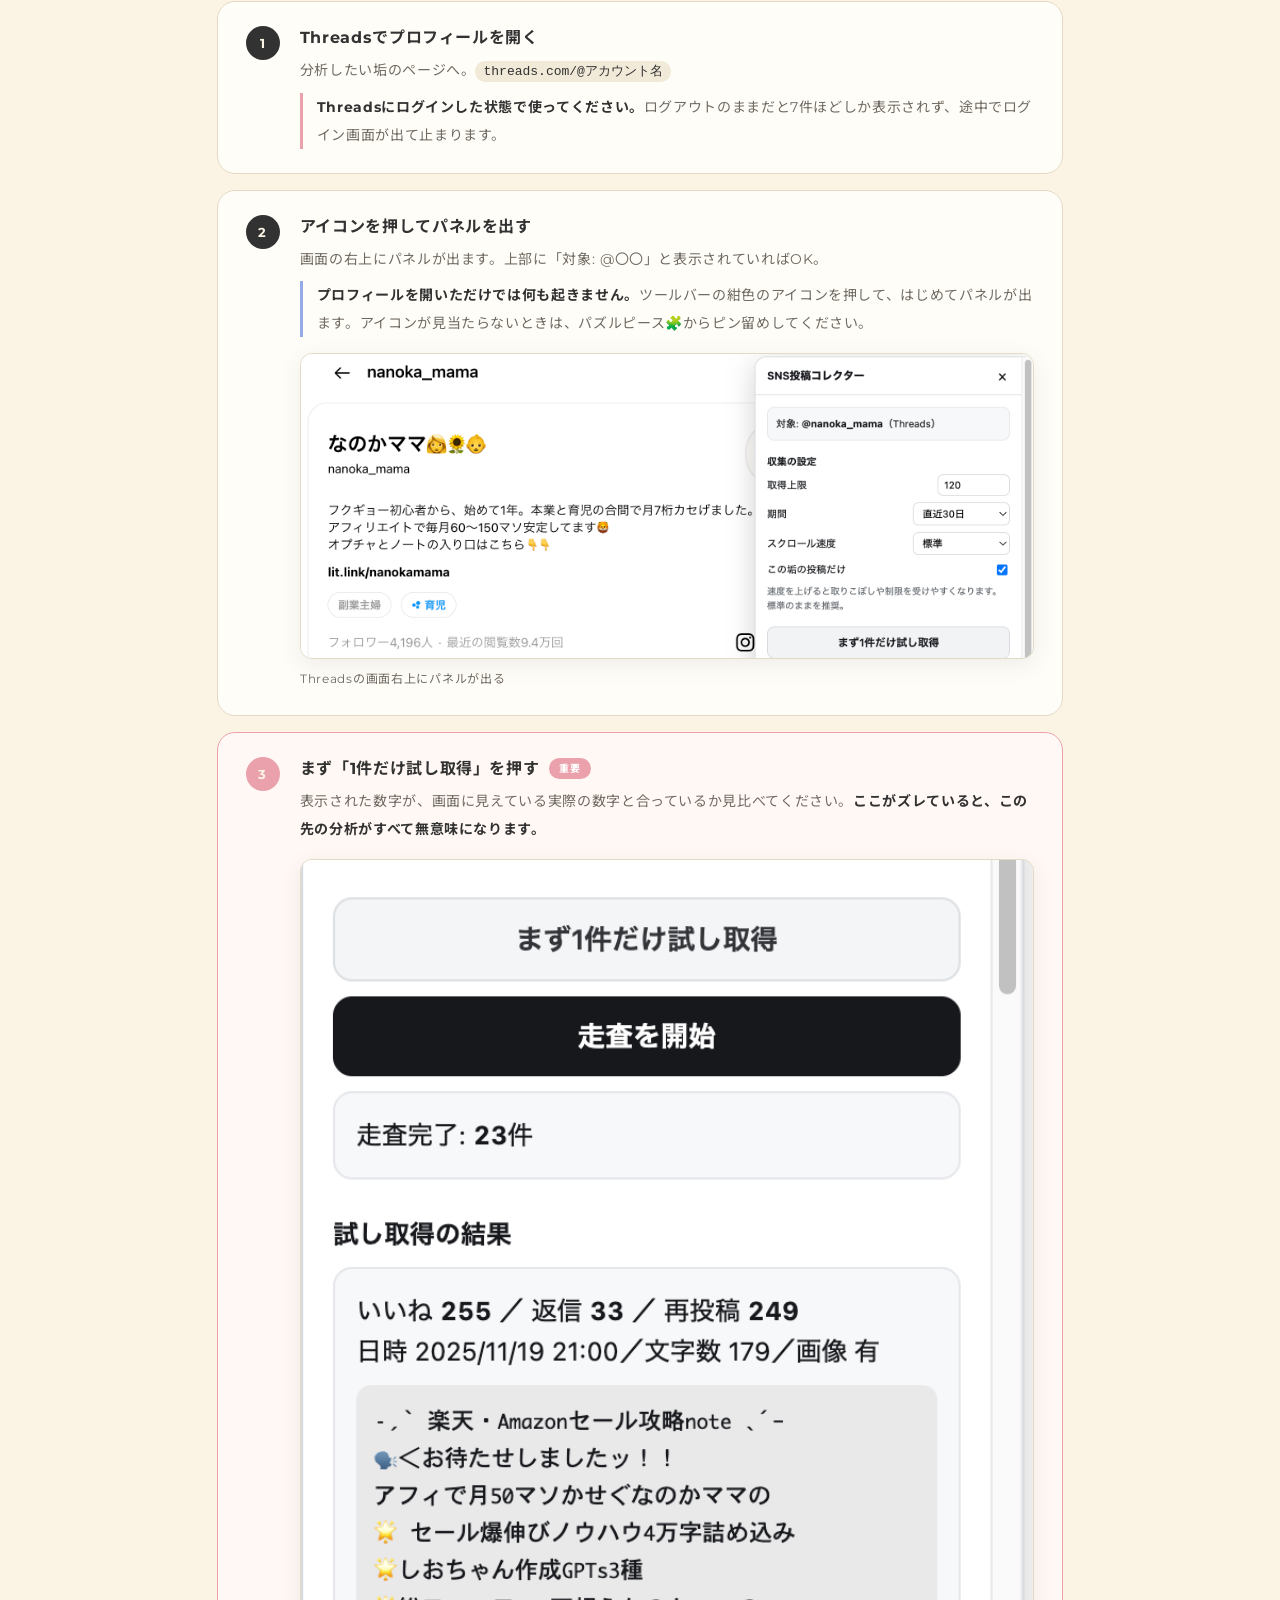
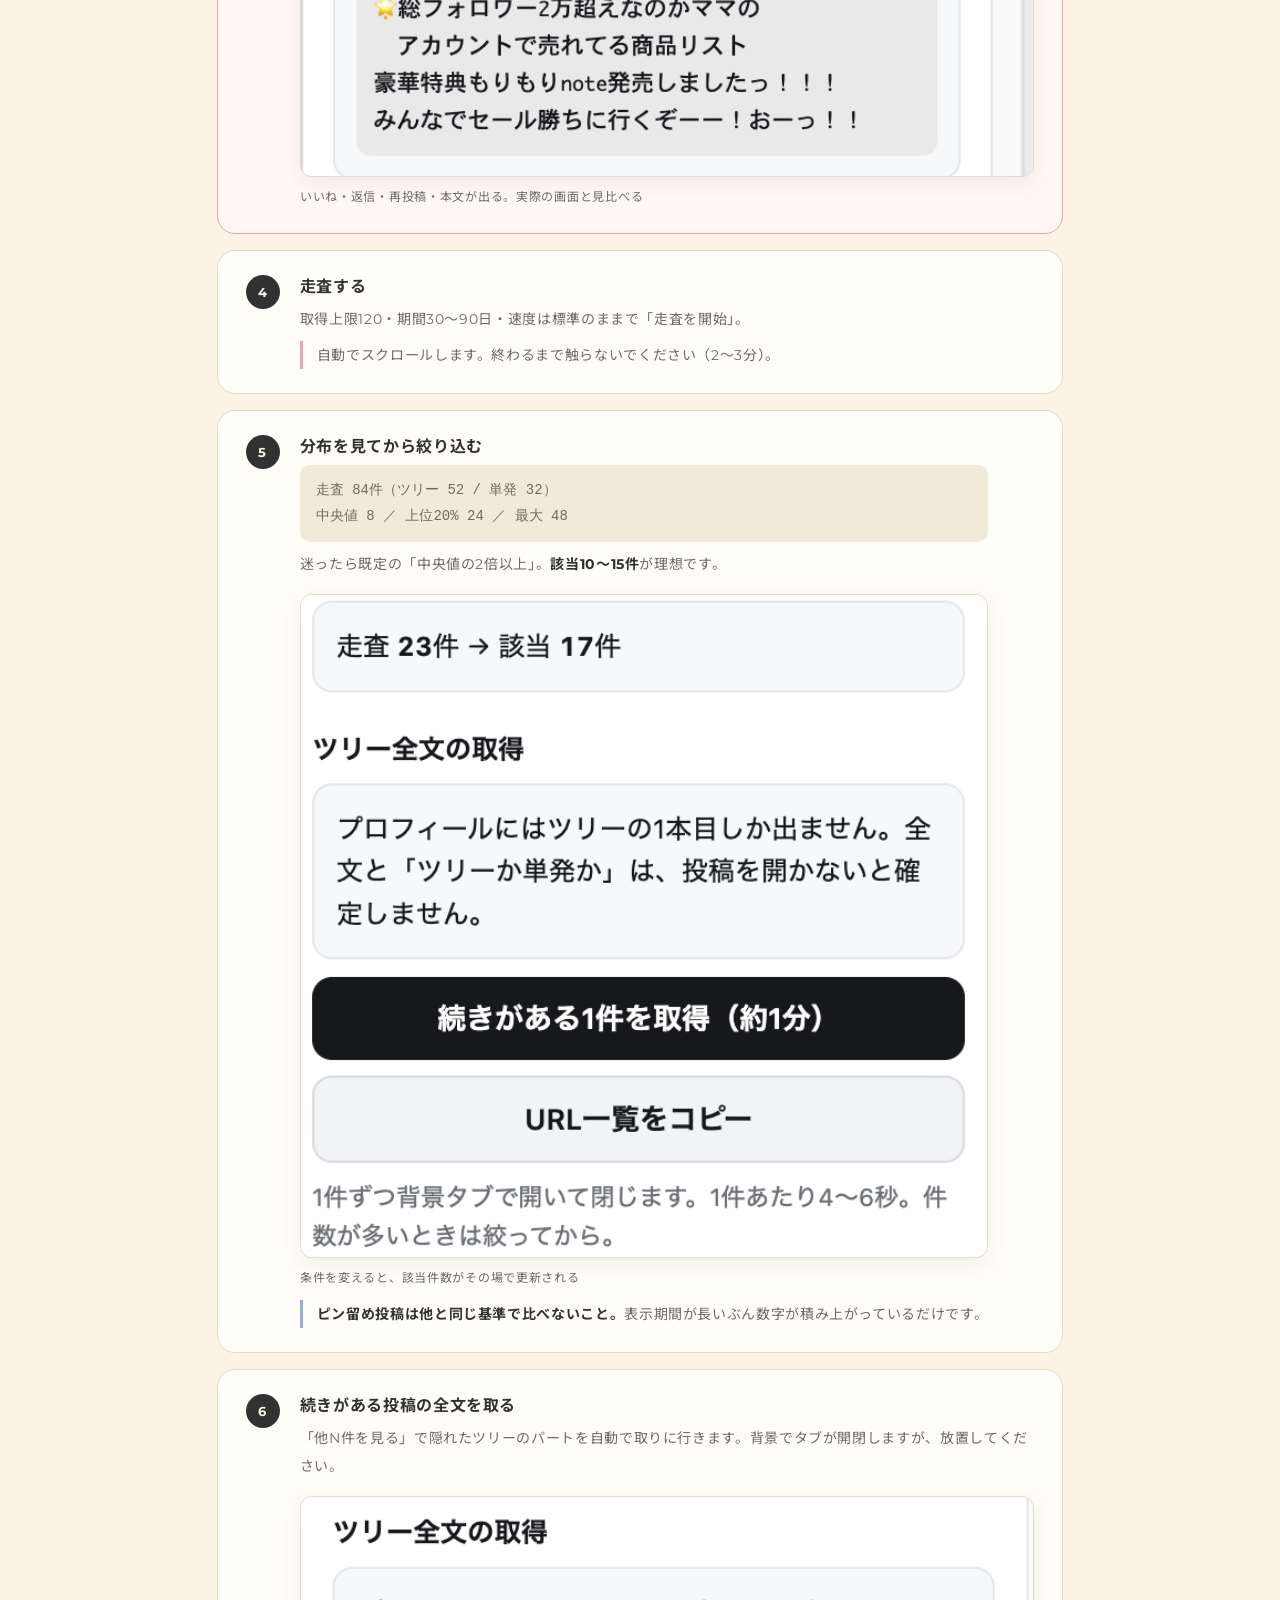
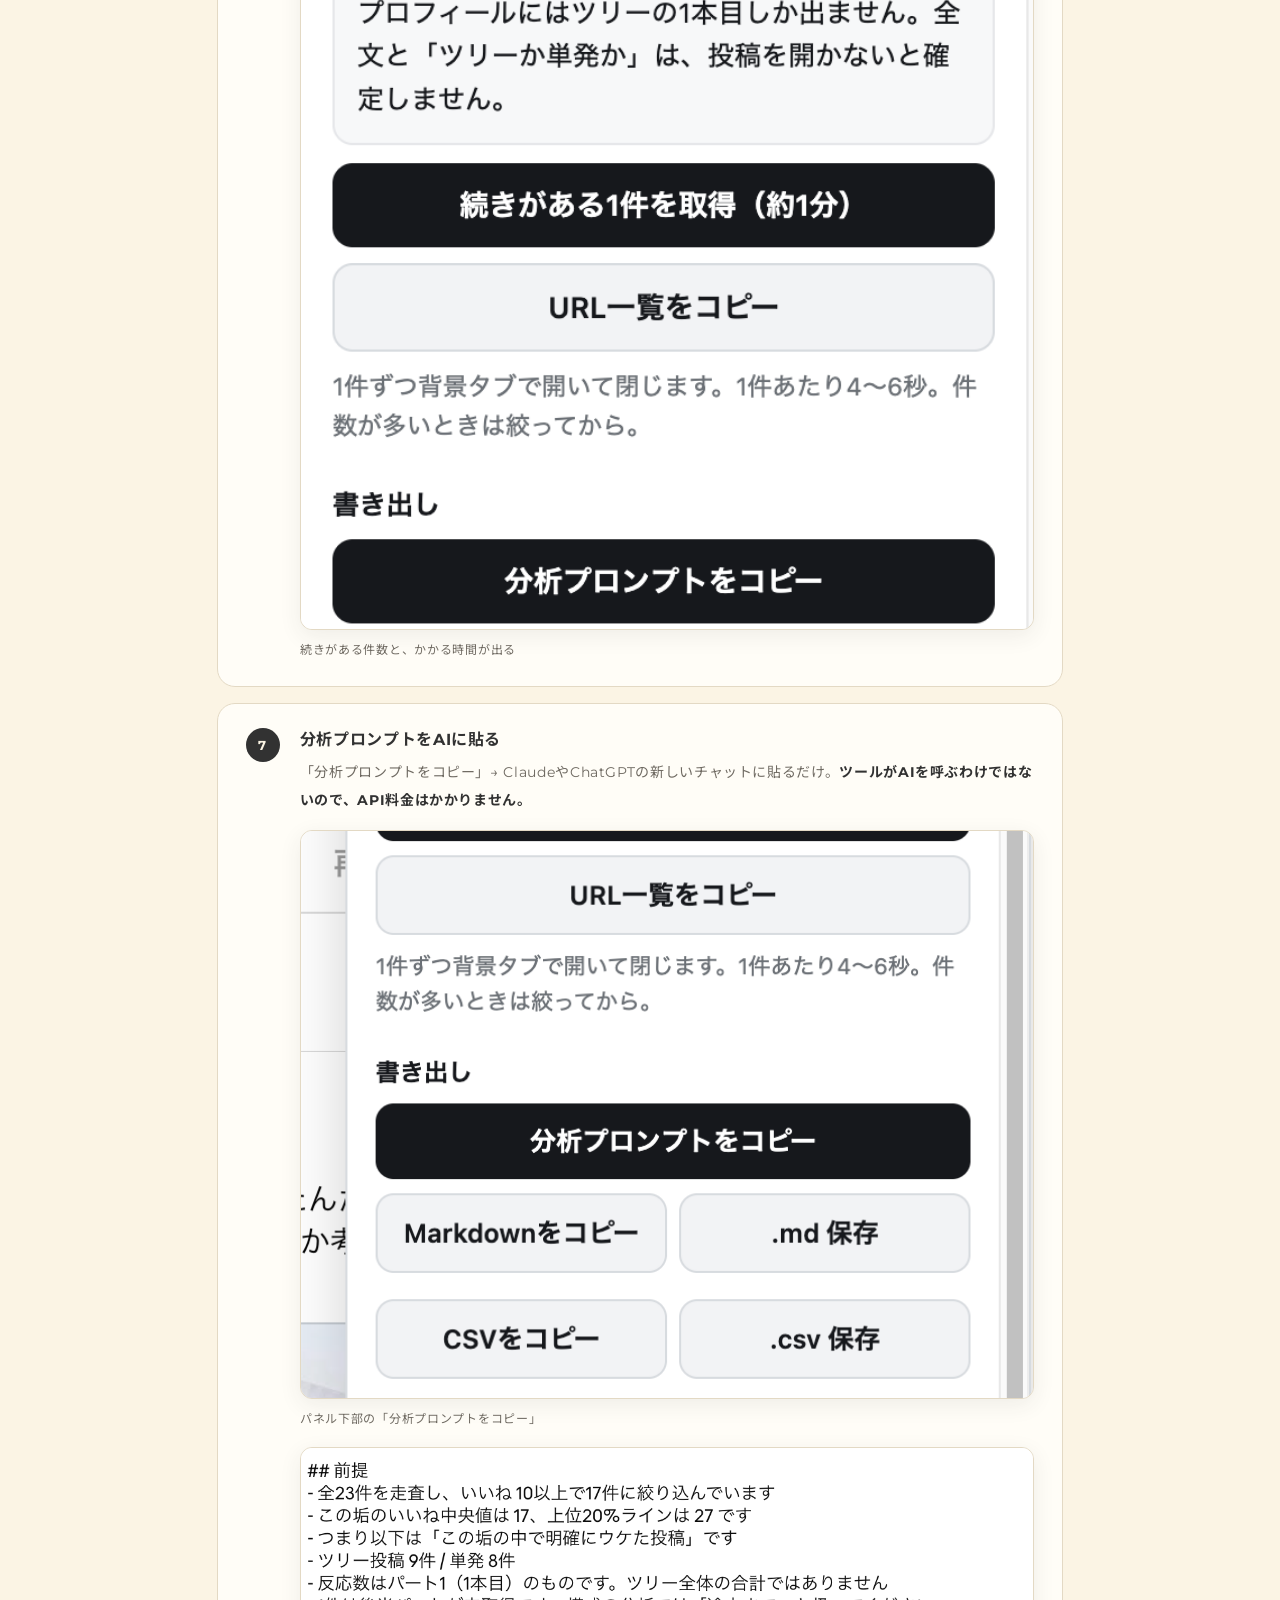
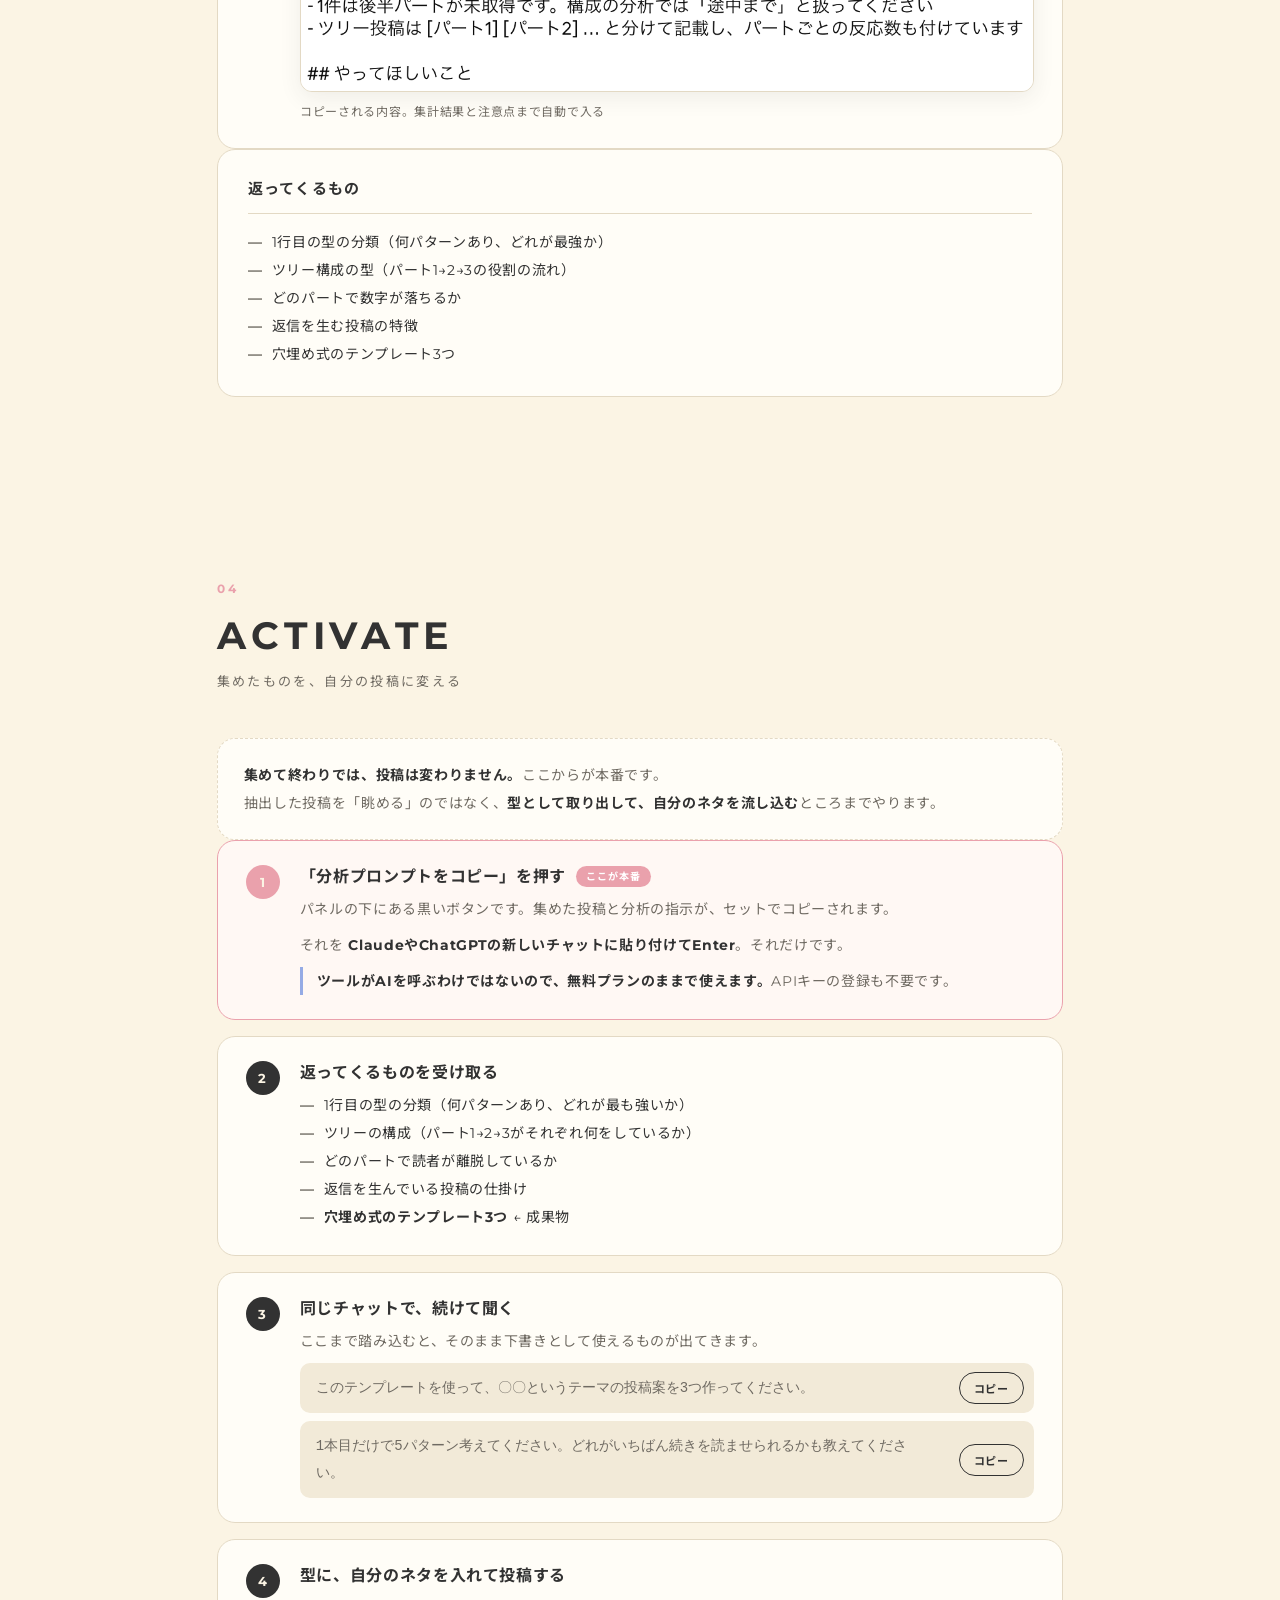
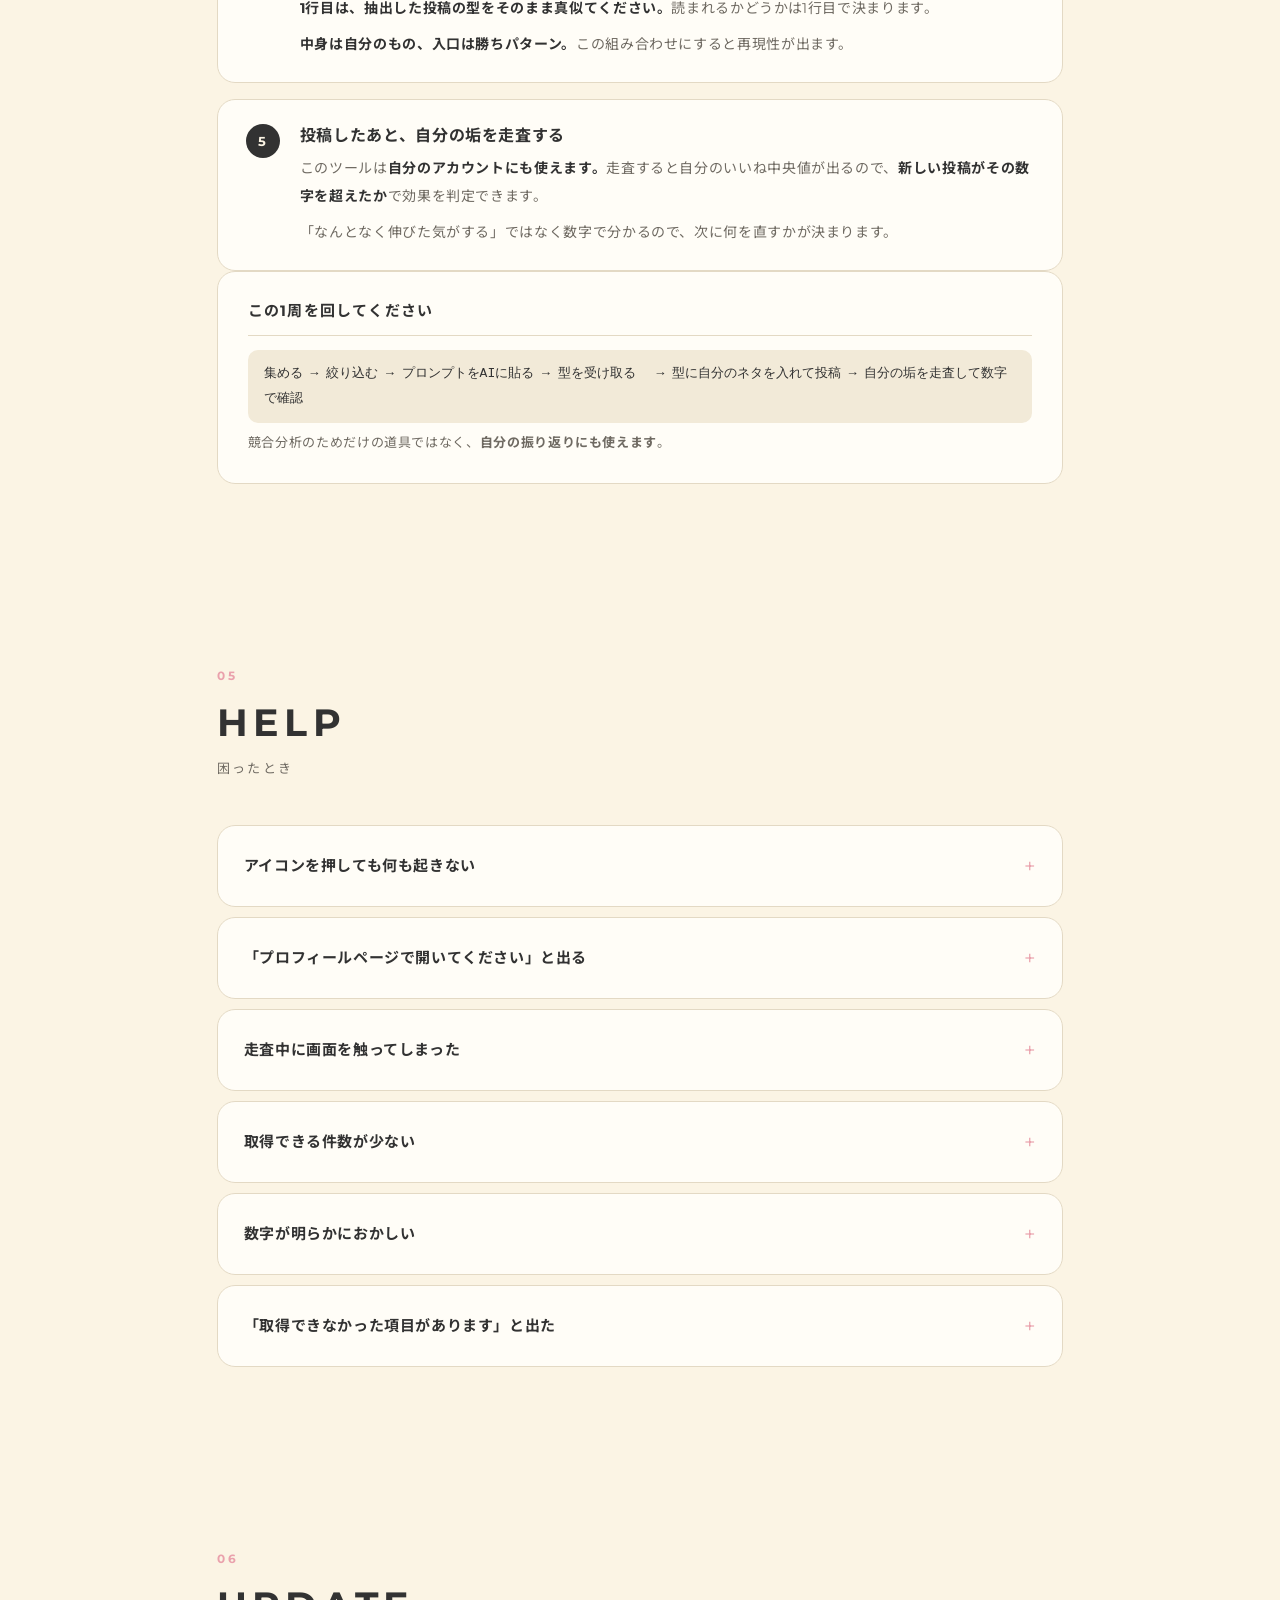
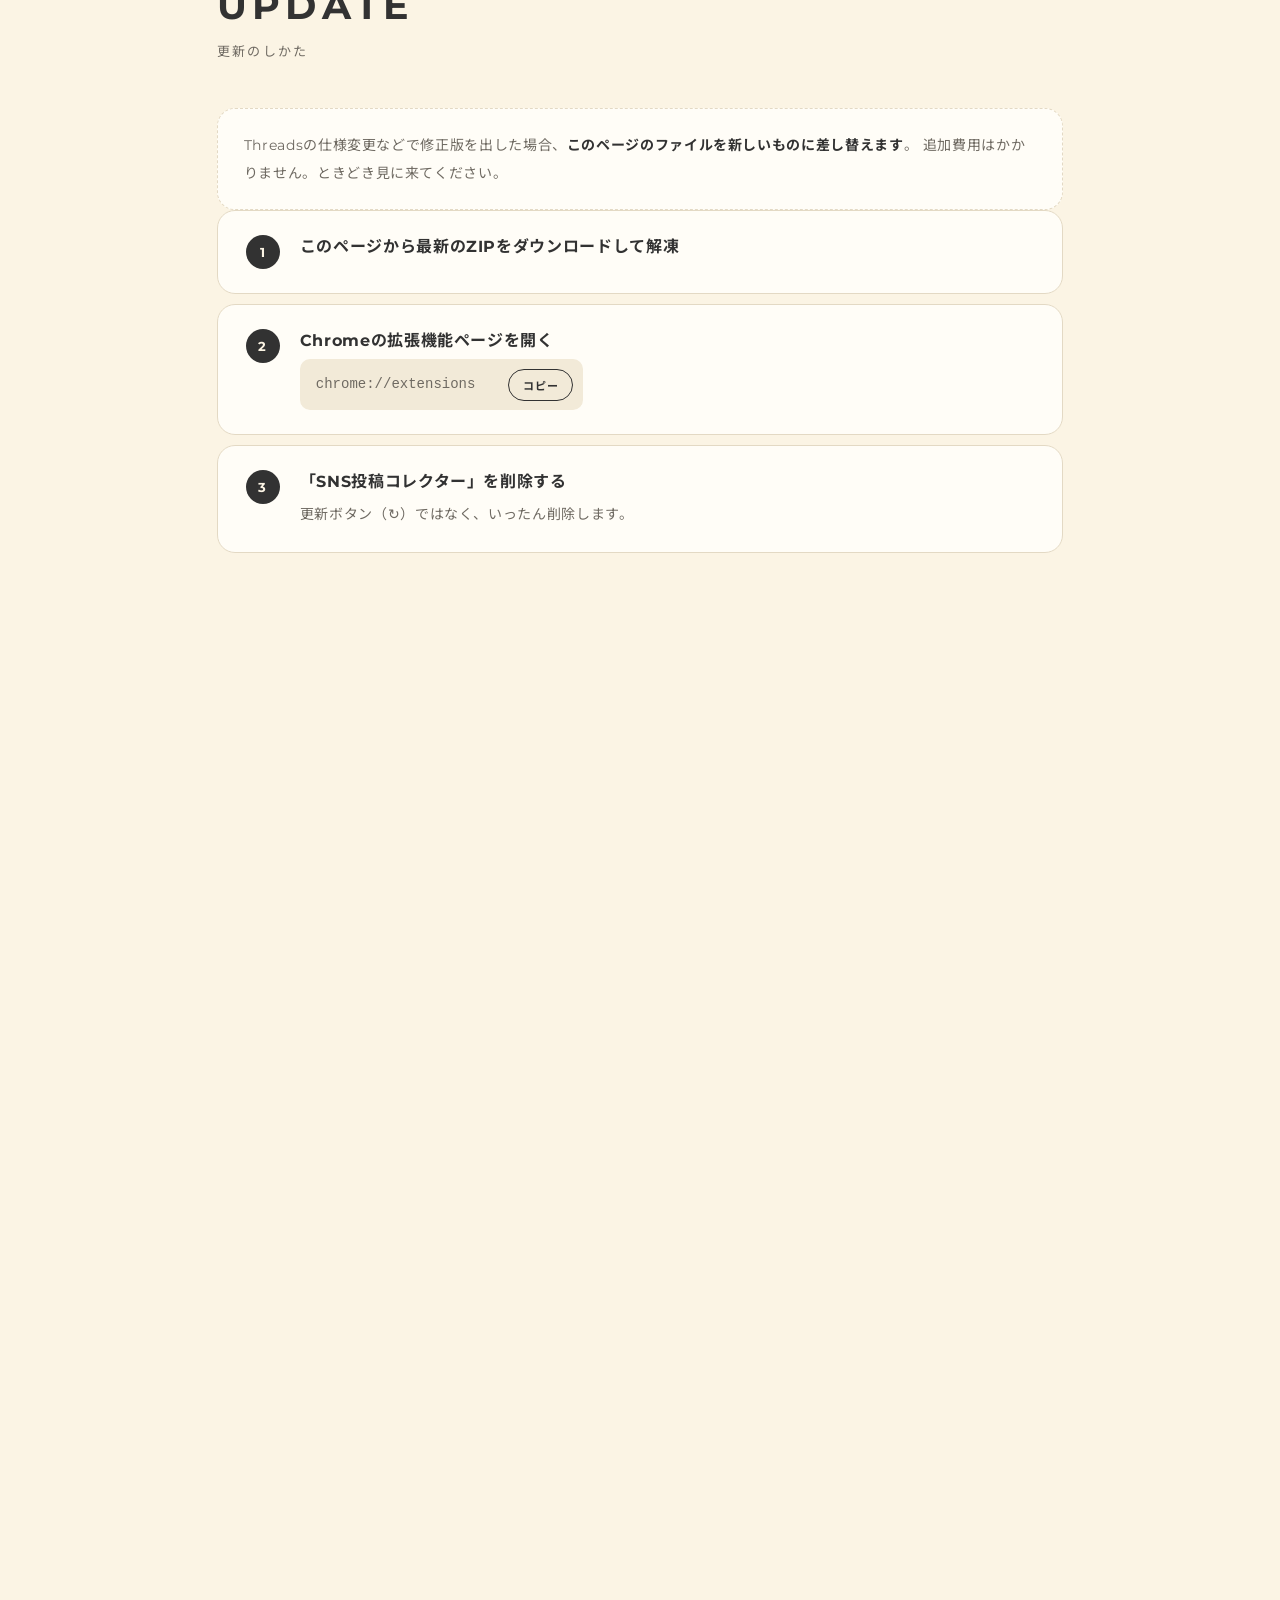
==== commit 4767334a: "update: ver 1.0.11（垢の移動を検知して再読み込みを促す）" ====
--- a/index.html
+++ b/index.html
@@ -98,7 +98,7 @@
     <div class="dl__info">
       <p class="dl__name">SNS投稿コレクター</p>
       <p class="dl__meta">
-        <span class="tag" id="verTag">ver 1.0.10</span>
+        <span class="tag" id="verTag">ver 1.0.11</span>
         <span class="tag tag--soft">約40KB</span>
         <span class="tag tag--soft">Chrome専用</span>
       </p>
@@ -430,6 +430,7 @@
     <div class="card">
       <h3 class="card__title">更新履歴</h3>
       <ul class="log">
+        <li><span>ver 1.0.11</span>パネルを開いたまま別のアカウントへ移動したとき、前の垢の投稿が表示されることがある問題に対応（移動を検知して再読み込みを促すようにしました）</li>
         <li><span>ver 1.0.10</span>特定のアカウントで走査が「走査中…」のまま進まなくなる問題を修正（1件でも読み取れない投稿があると、走査全体が止まっていました）。読み取れない投稿は飛ばして続行し、件数を表示するようにしています</li>
         <li><span>ver 1.0.9</span>「本文が途中までの投稿が◯件あります」という警告が、実際には切れていない投稿にも出ていた問題を修正（各投稿の「⋯」メニューを本文の折りたたみと誤認していました）</li>
         <li><span>ver 1.0.8</span>プロンプトが長すぎてAIに貼り付けきれない問題に対応（文字数の表示と、分けてコピーする機能を追加）。ウィンドウが狭くて本文が折りたたまれている場合に警告を出すように</li>
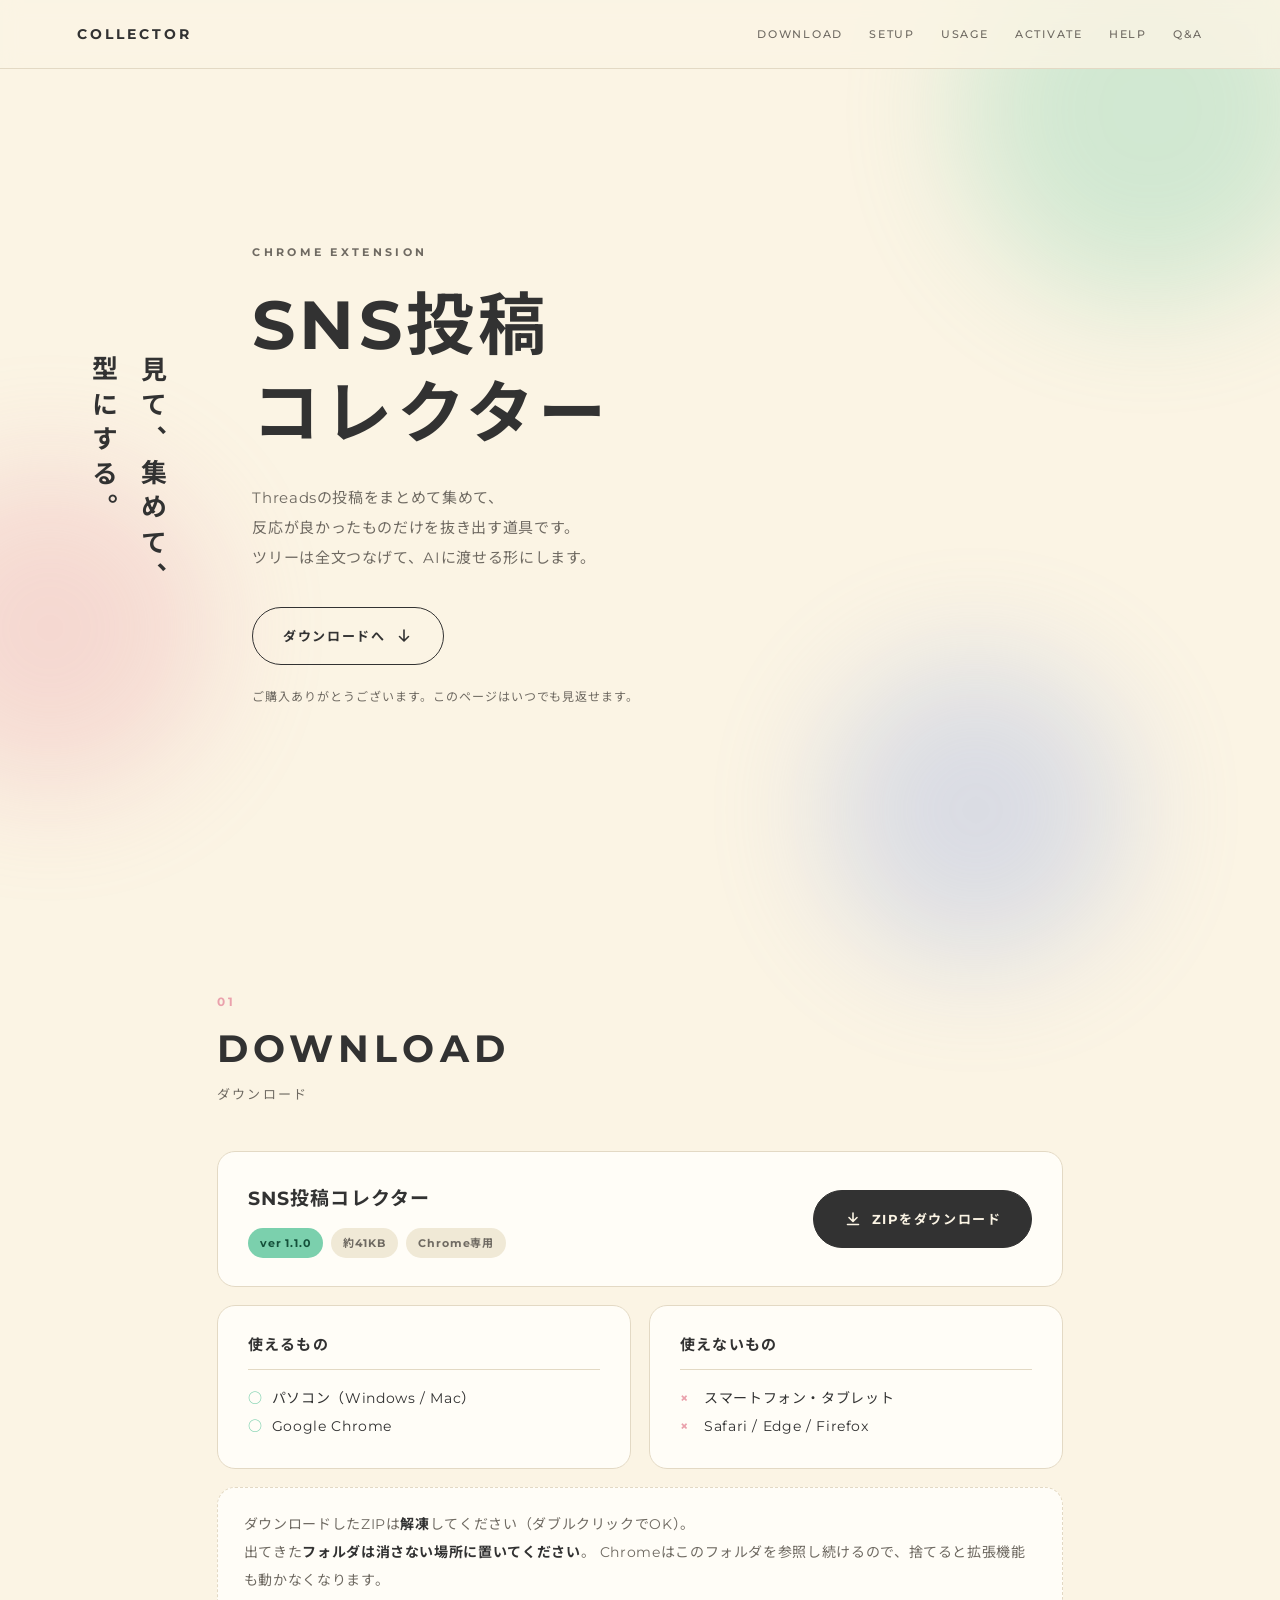
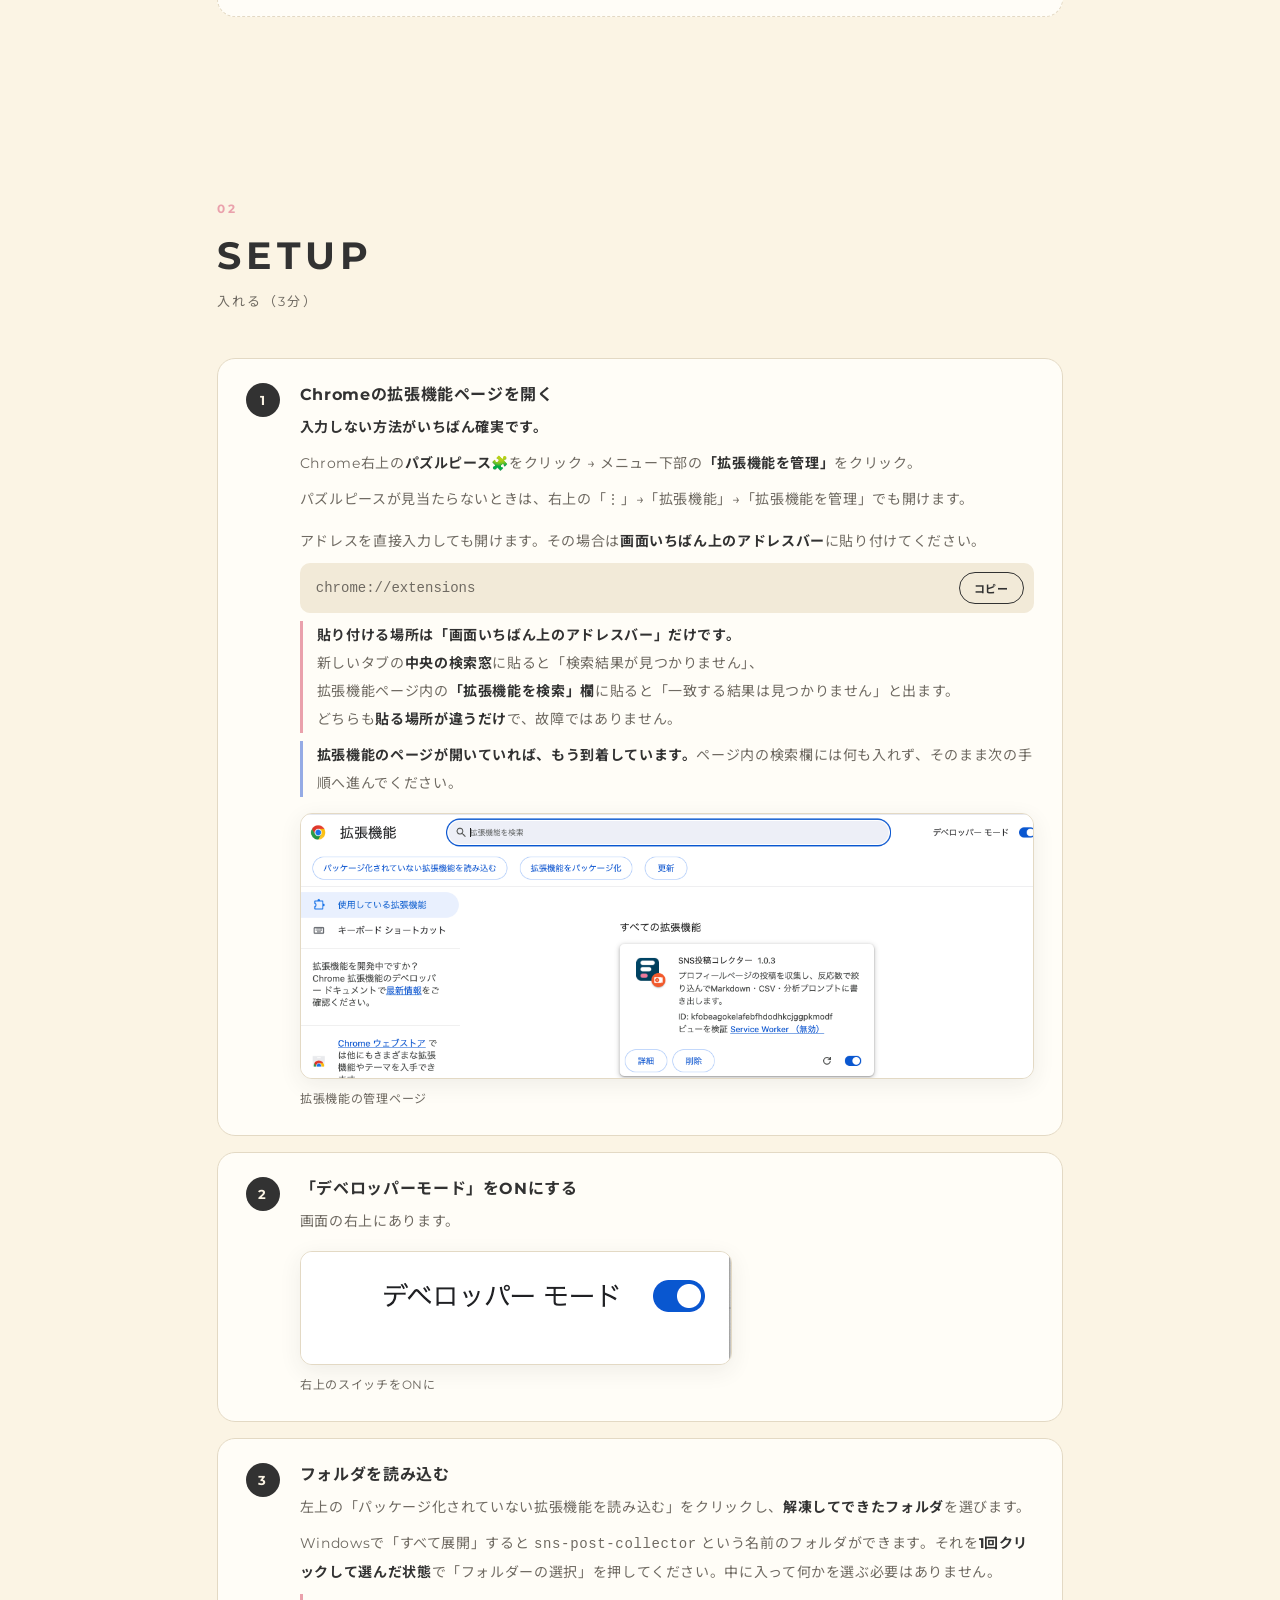
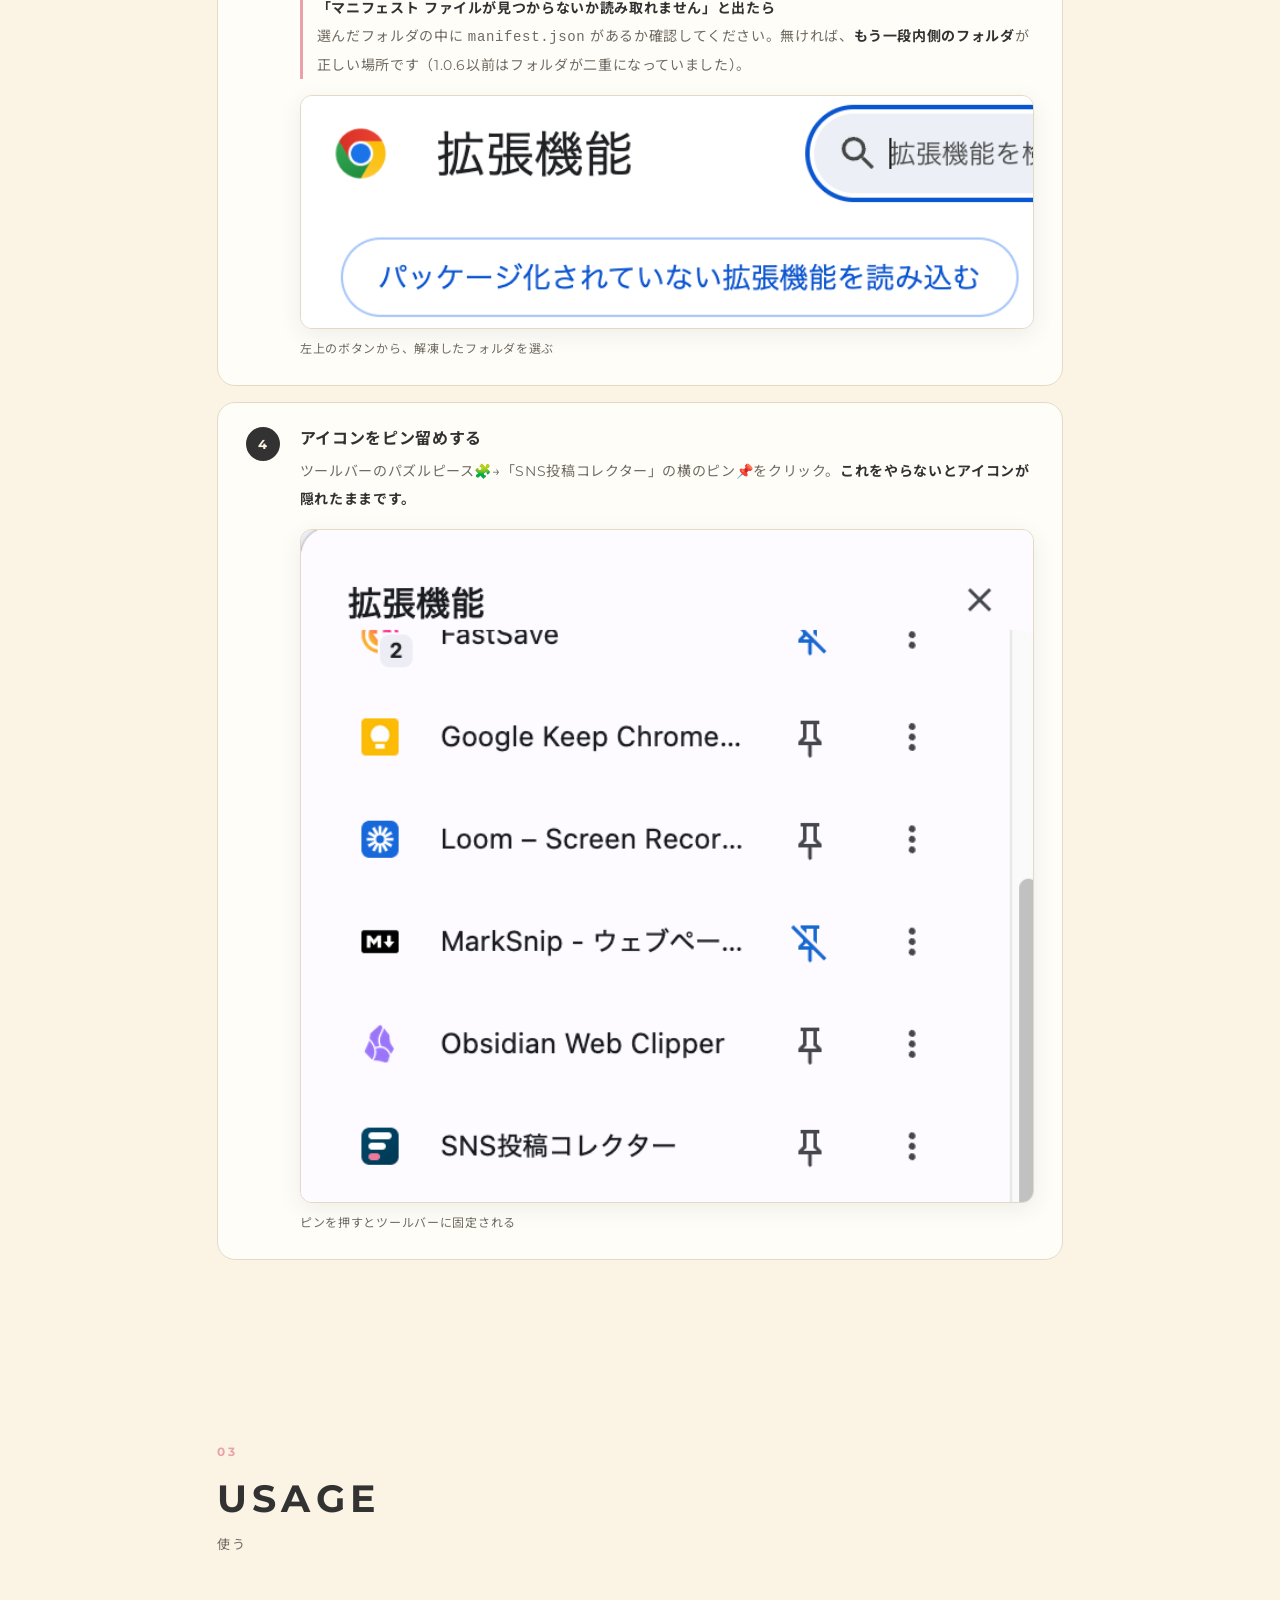
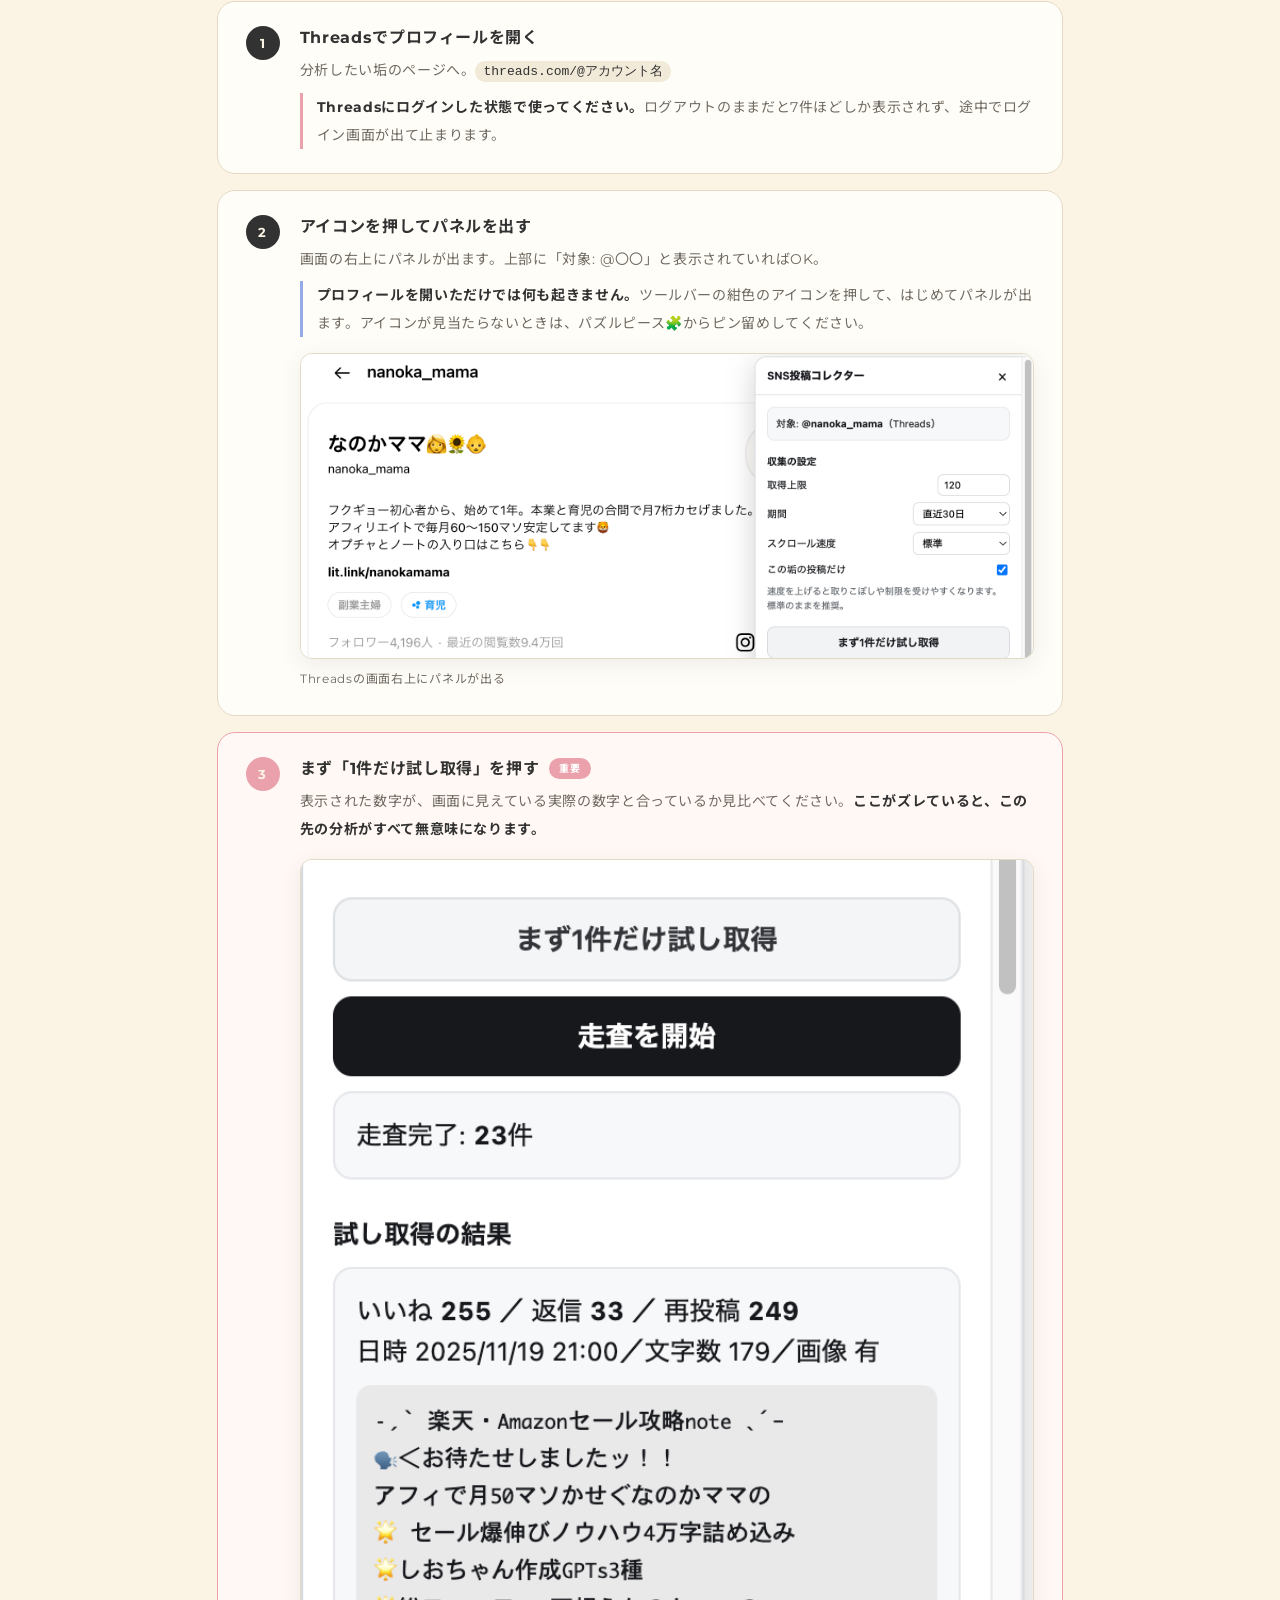
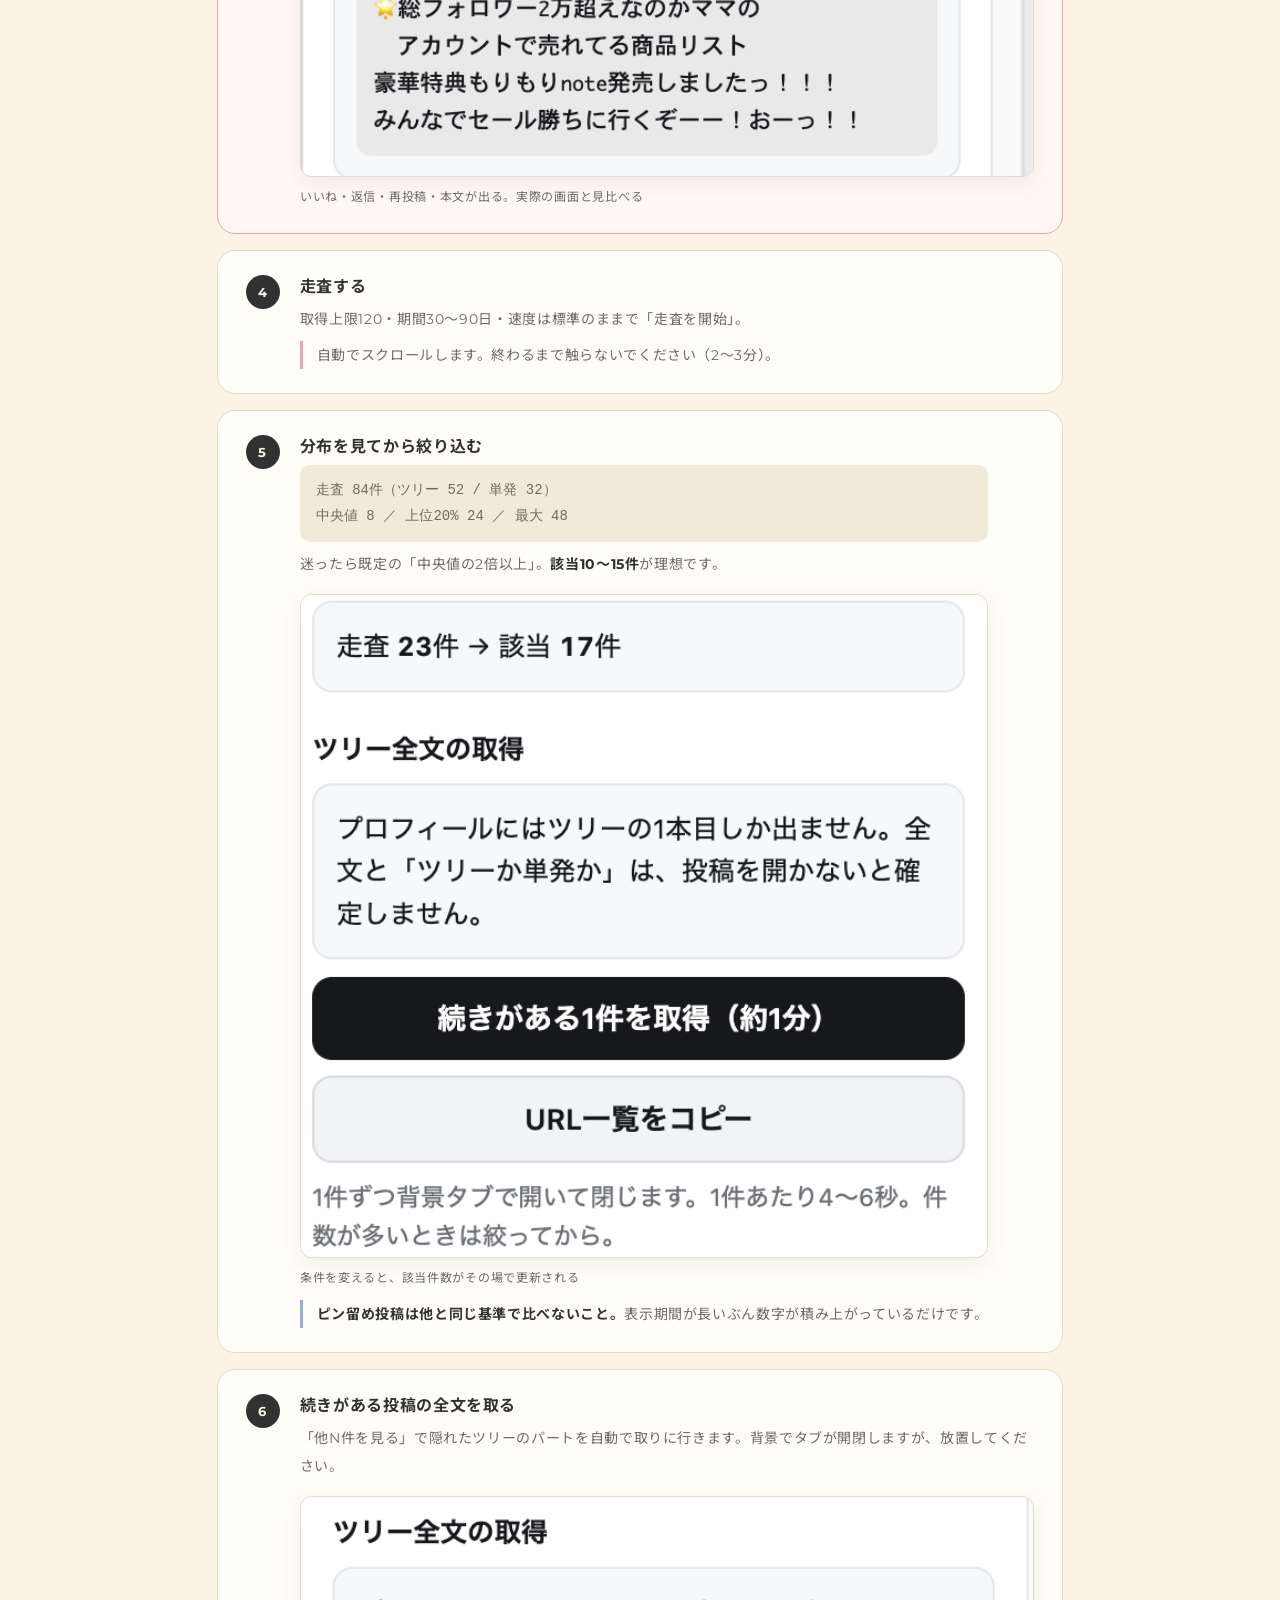
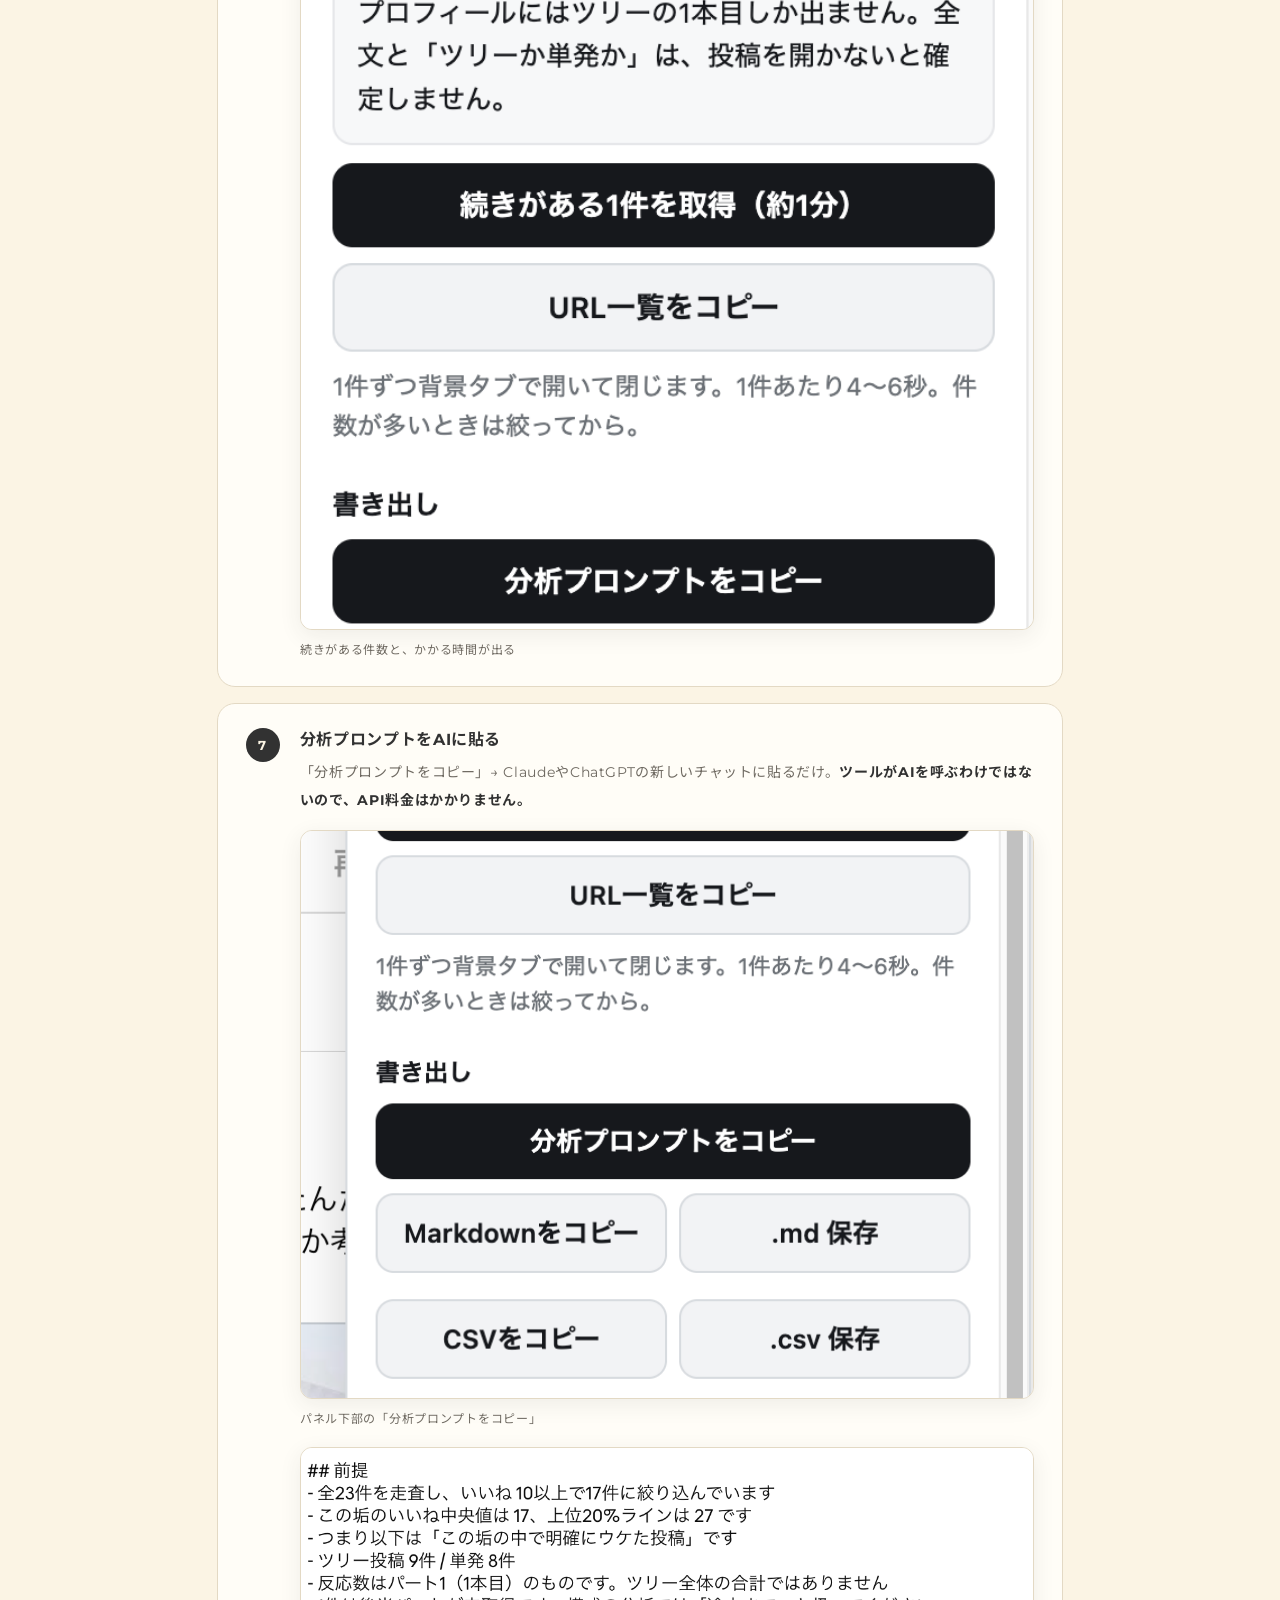
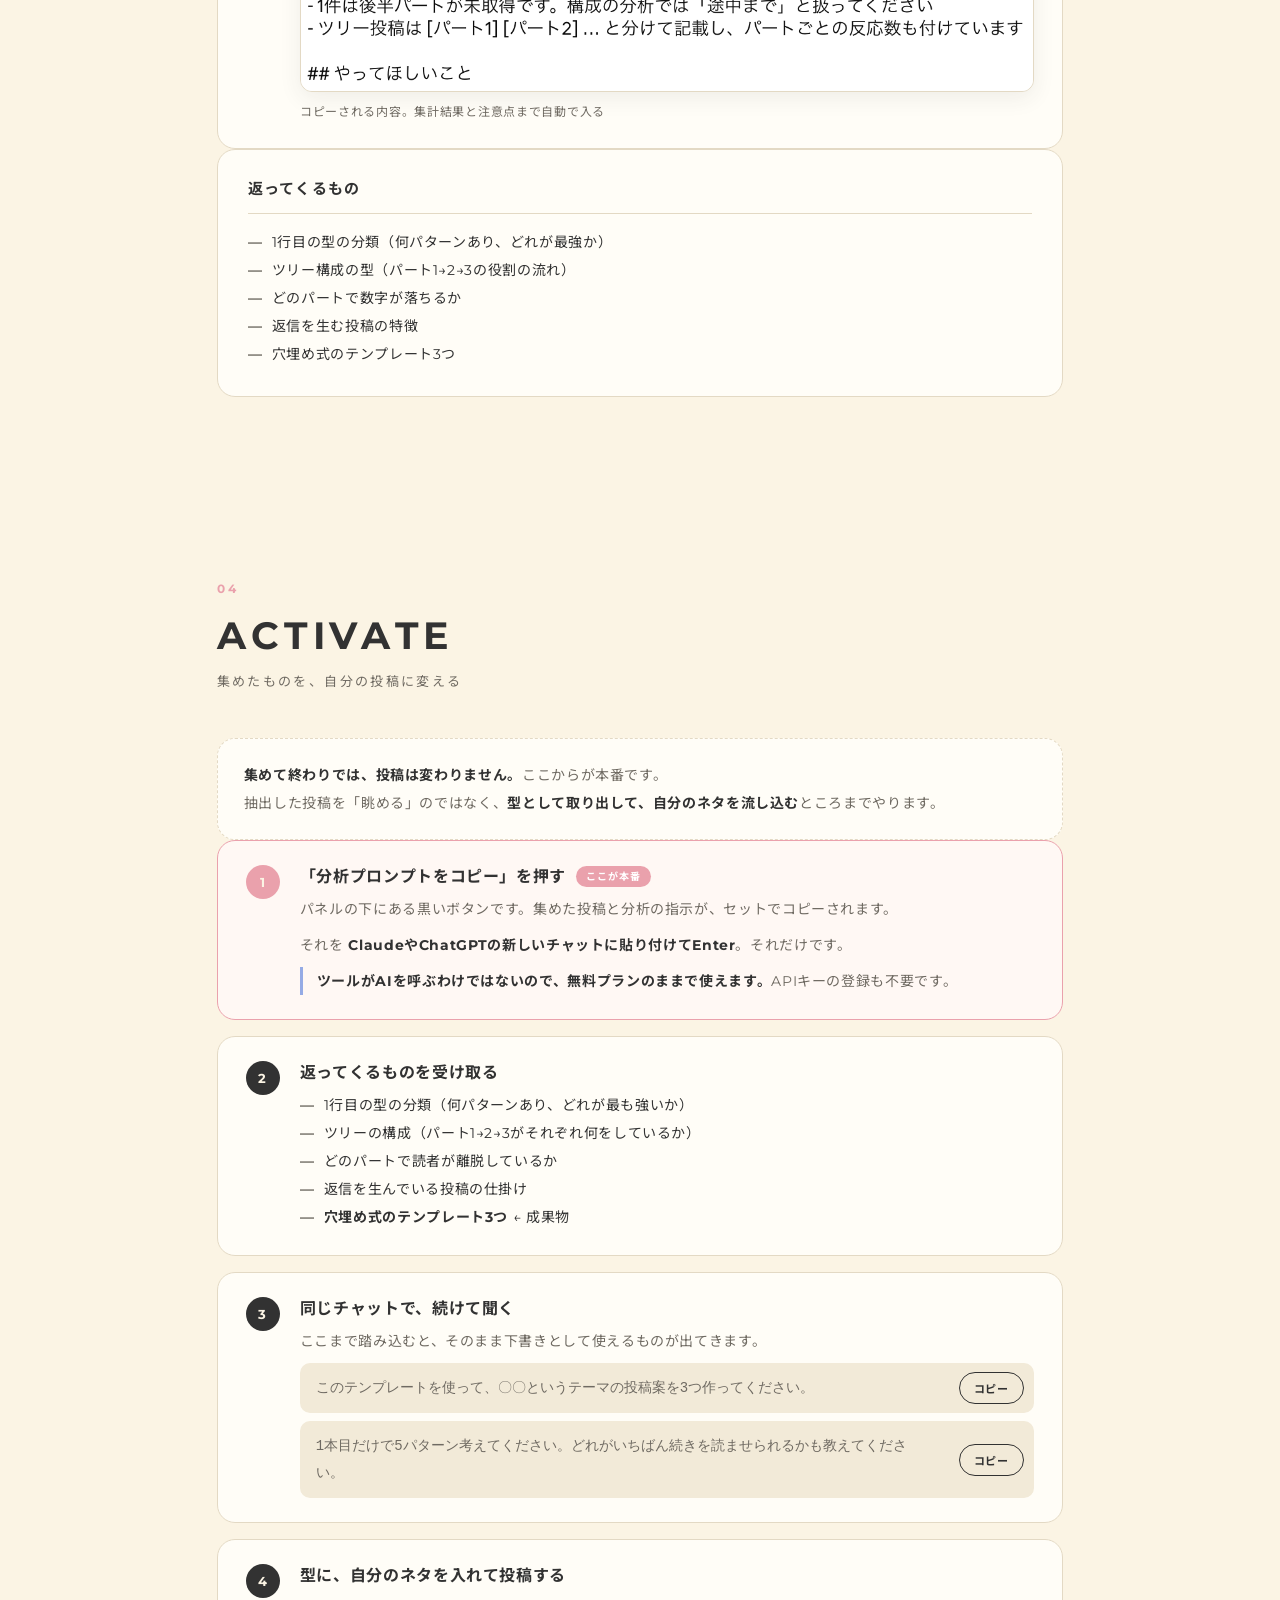
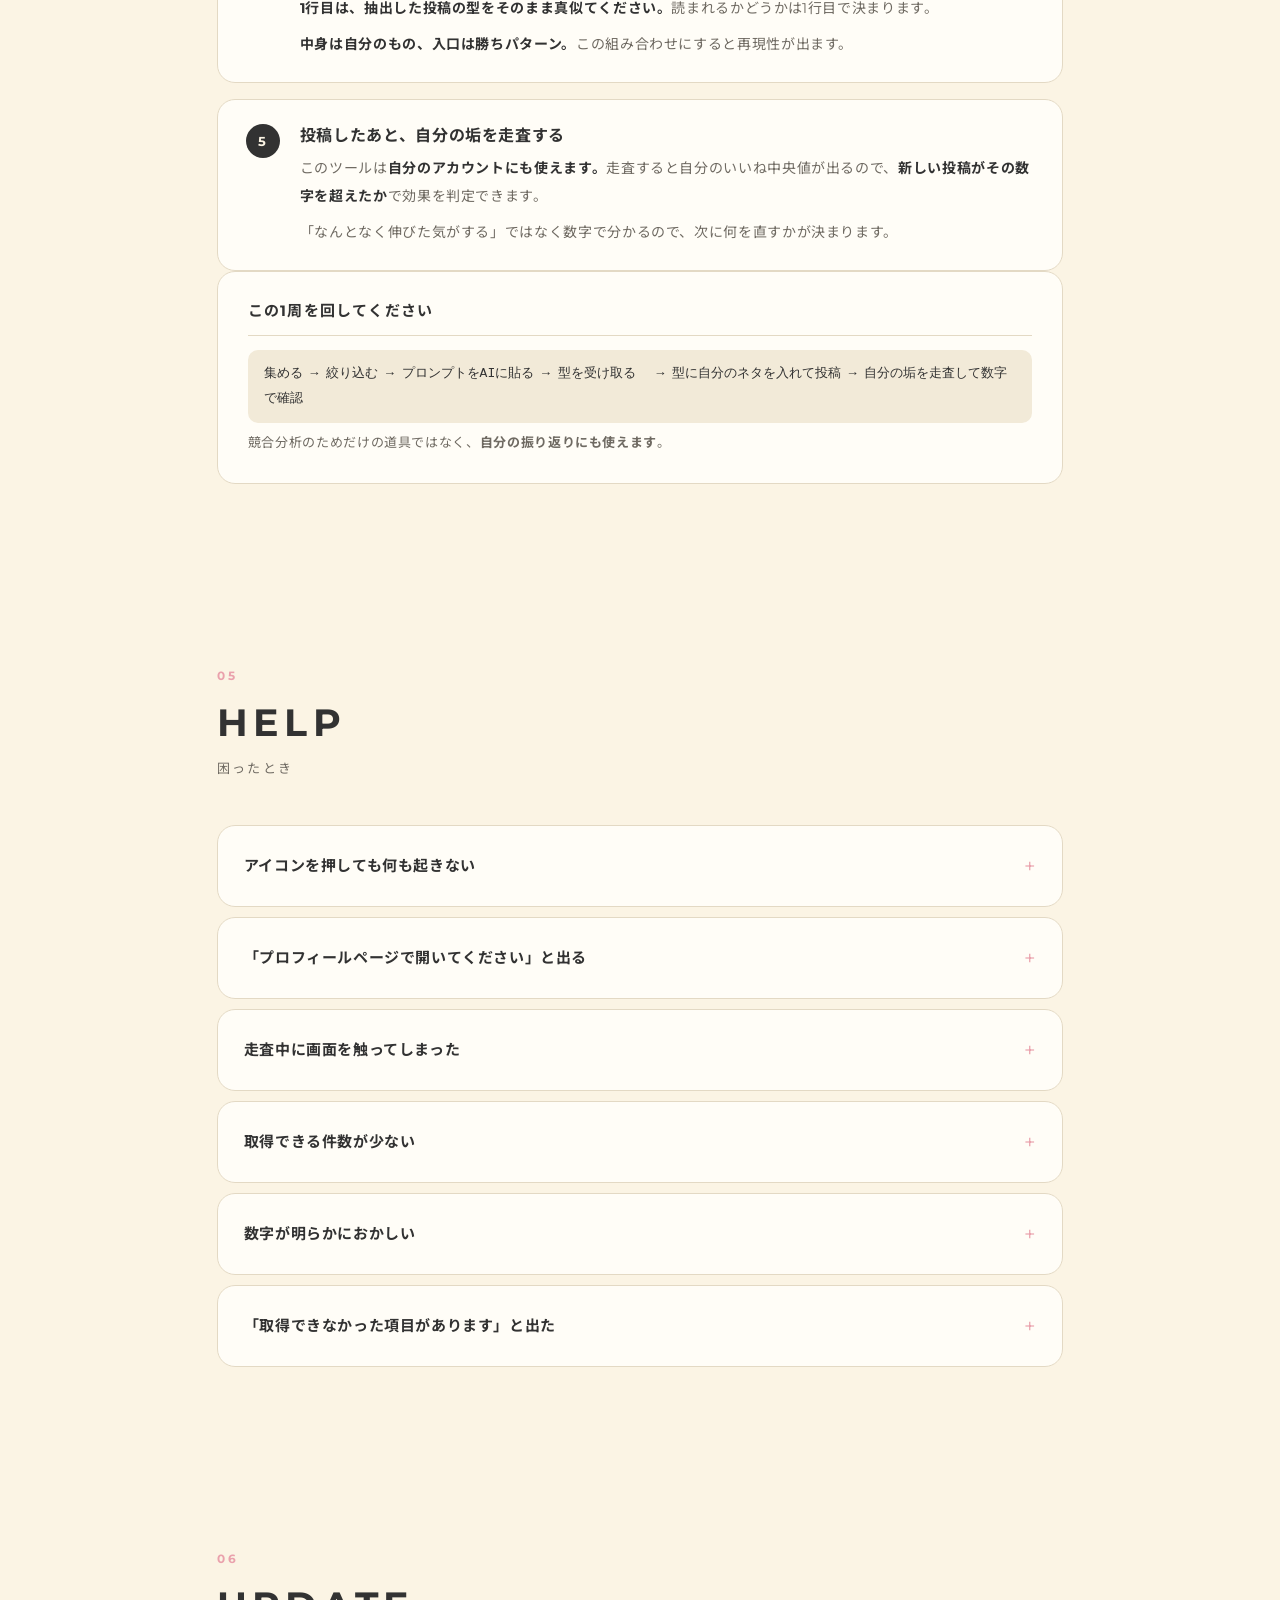
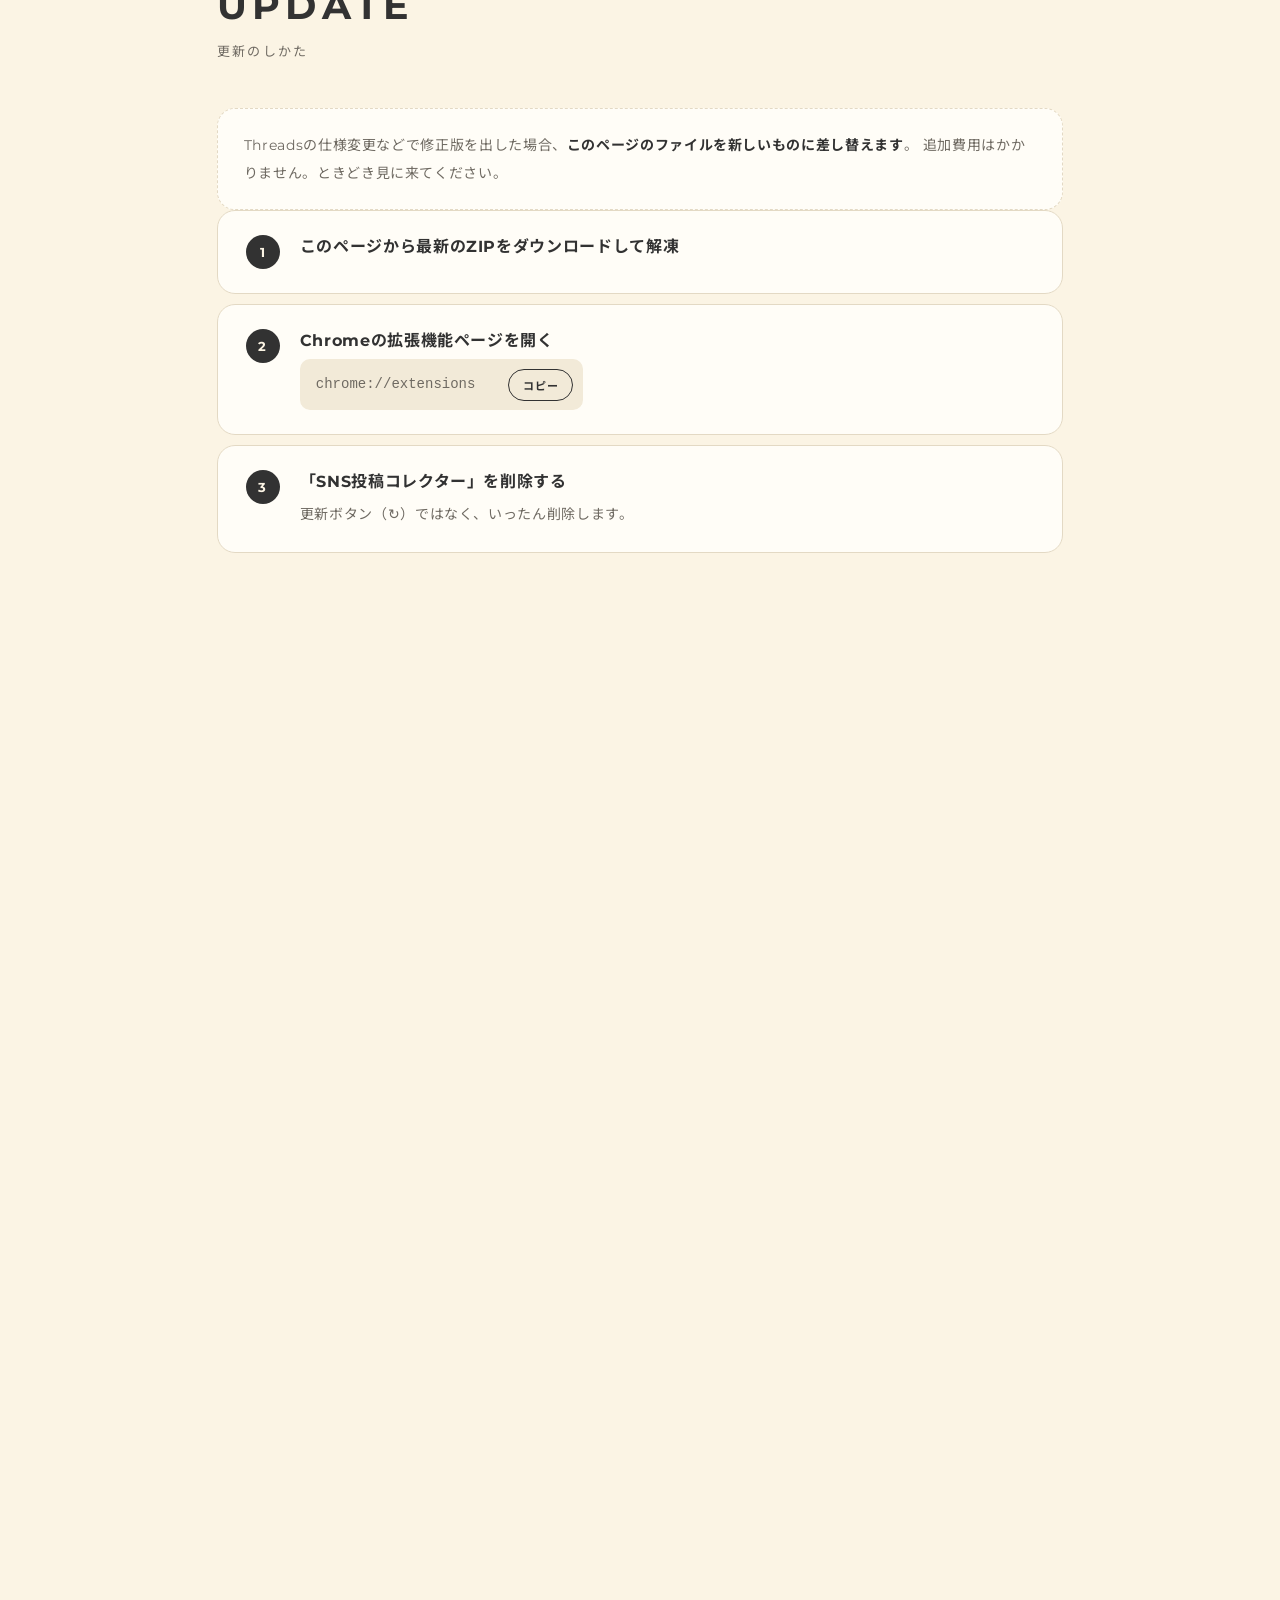
==== commit 3a58073f: "release: ver 1.1.0（報告分をすべて反映、説明書を刷新）" ====
--- a/index.html
+++ b/index.html
@@ -98,8 +98,8 @@
     <div class="dl__info">
       <p class="dl__name">SNS投稿コレクター</p>
       <p class="dl__meta">
-        <span class="tag" id="verTag">ver 1.0.11</span>
-        <span class="tag tag--soft">約40KB</span>
+        <span class="tag" id="verTag">ver 1.1.0</span>
+        <span class="tag tag--soft">約41KB</span>
         <span class="tag tag--soft">Chrome専用</span>
       </p>
     </div>
@@ -430,6 +430,7 @@
     <div class="card">
       <h3 class="card__title">更新履歴</h3>
       <ul class="log">
+        <li><span>ver 1.1.0</span>ローンチ以降にいただいたご報告への修正をすべて反映した、区切りの版です。同梱の説明書も最新の内容に更新しました（走査中はタブを前面に／プロンプトが長いときの分割／試し取得でつまずいたときの対処）</li>
         <li><span>ver 1.0.11</span>パネルを開いたまま別のアカウントへ移動したとき、前の垢の投稿が表示されることがある問題に対応（移動を検知して再読み込みを促すようにしました）</li>
         <li><span>ver 1.0.10</span>特定のアカウントで走査が「走査中…」のまま進まなくなる問題を修正（1件でも読み取れない投稿があると、走査全体が止まっていました）。読み取れない投稿は飛ばして続行し、件数を表示するようにしています</li>
         <li><span>ver 1.0.9</span>「本文が途中までの投稿が◯件あります」という警告が、実際には切れていない投稿にも出ていた問題を修正（各投稿の「⋯」メニューを本文の折りたたみと誤認していました）</li>
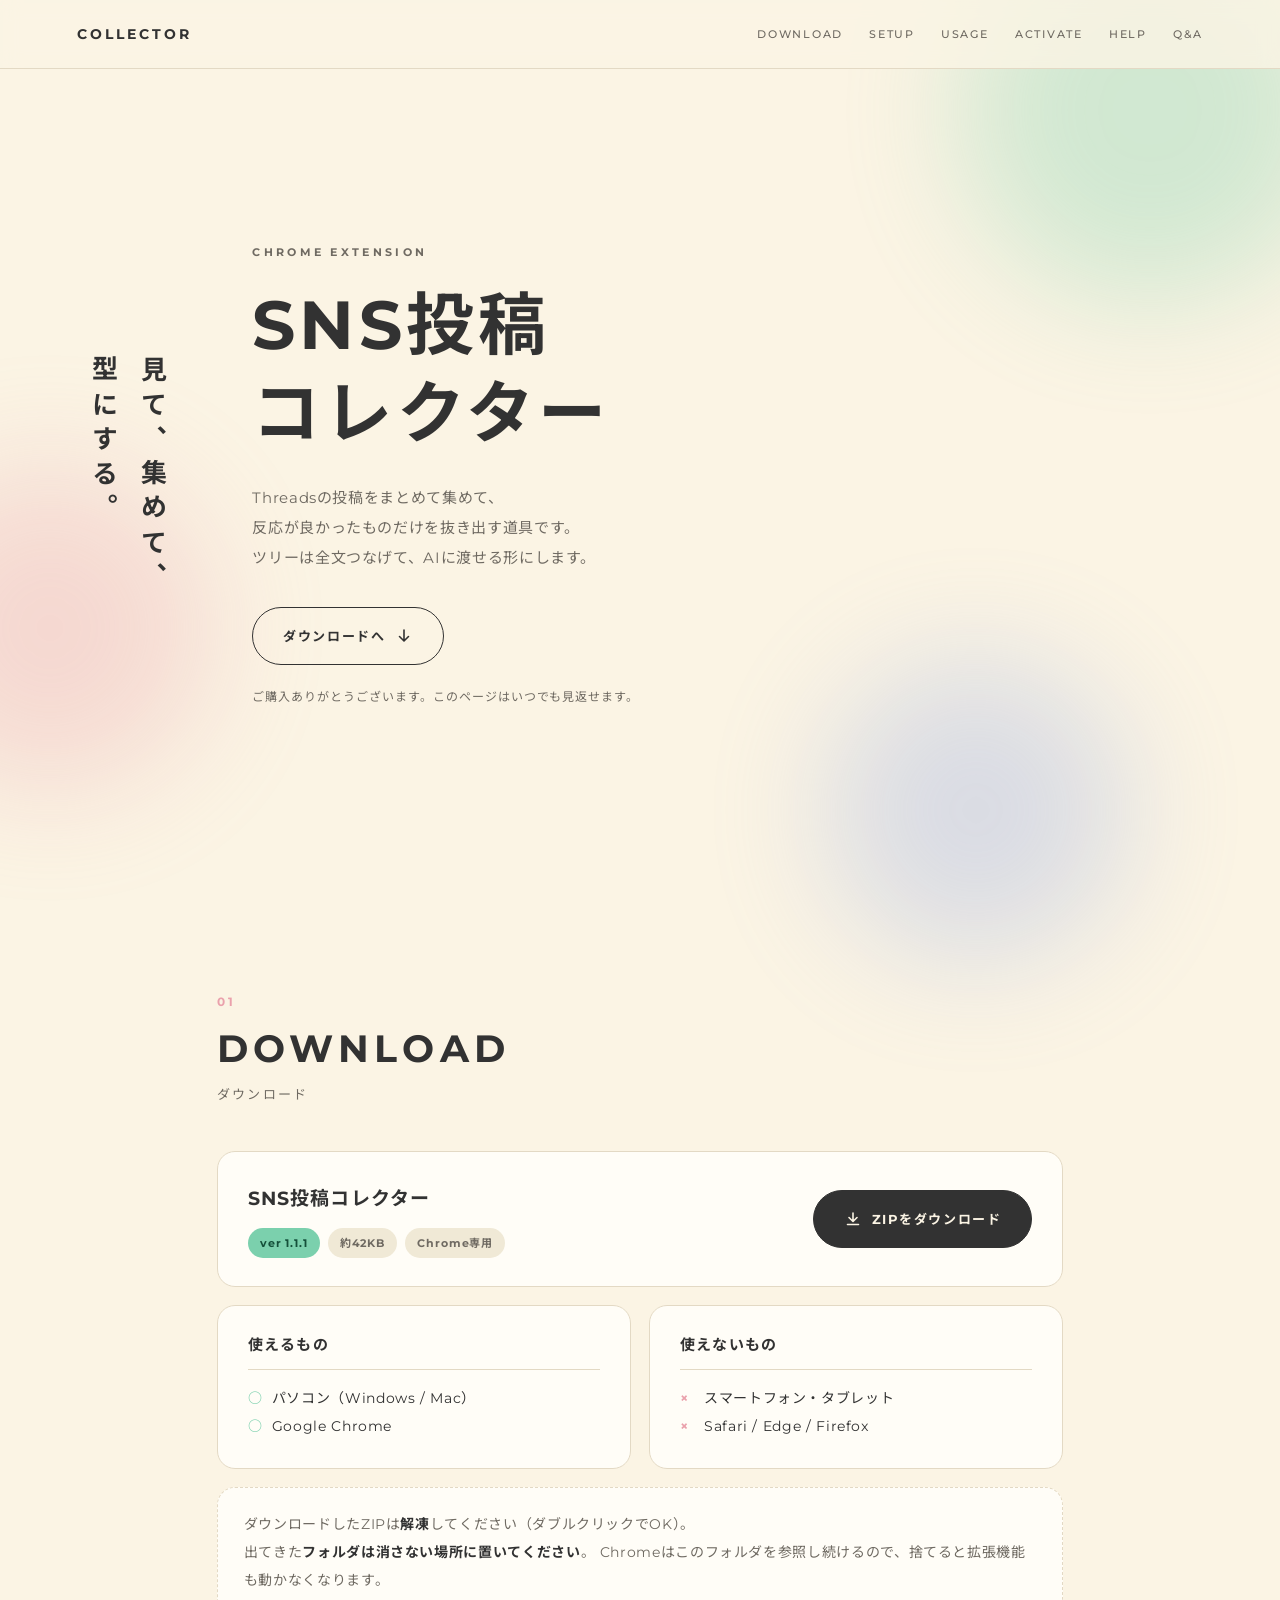
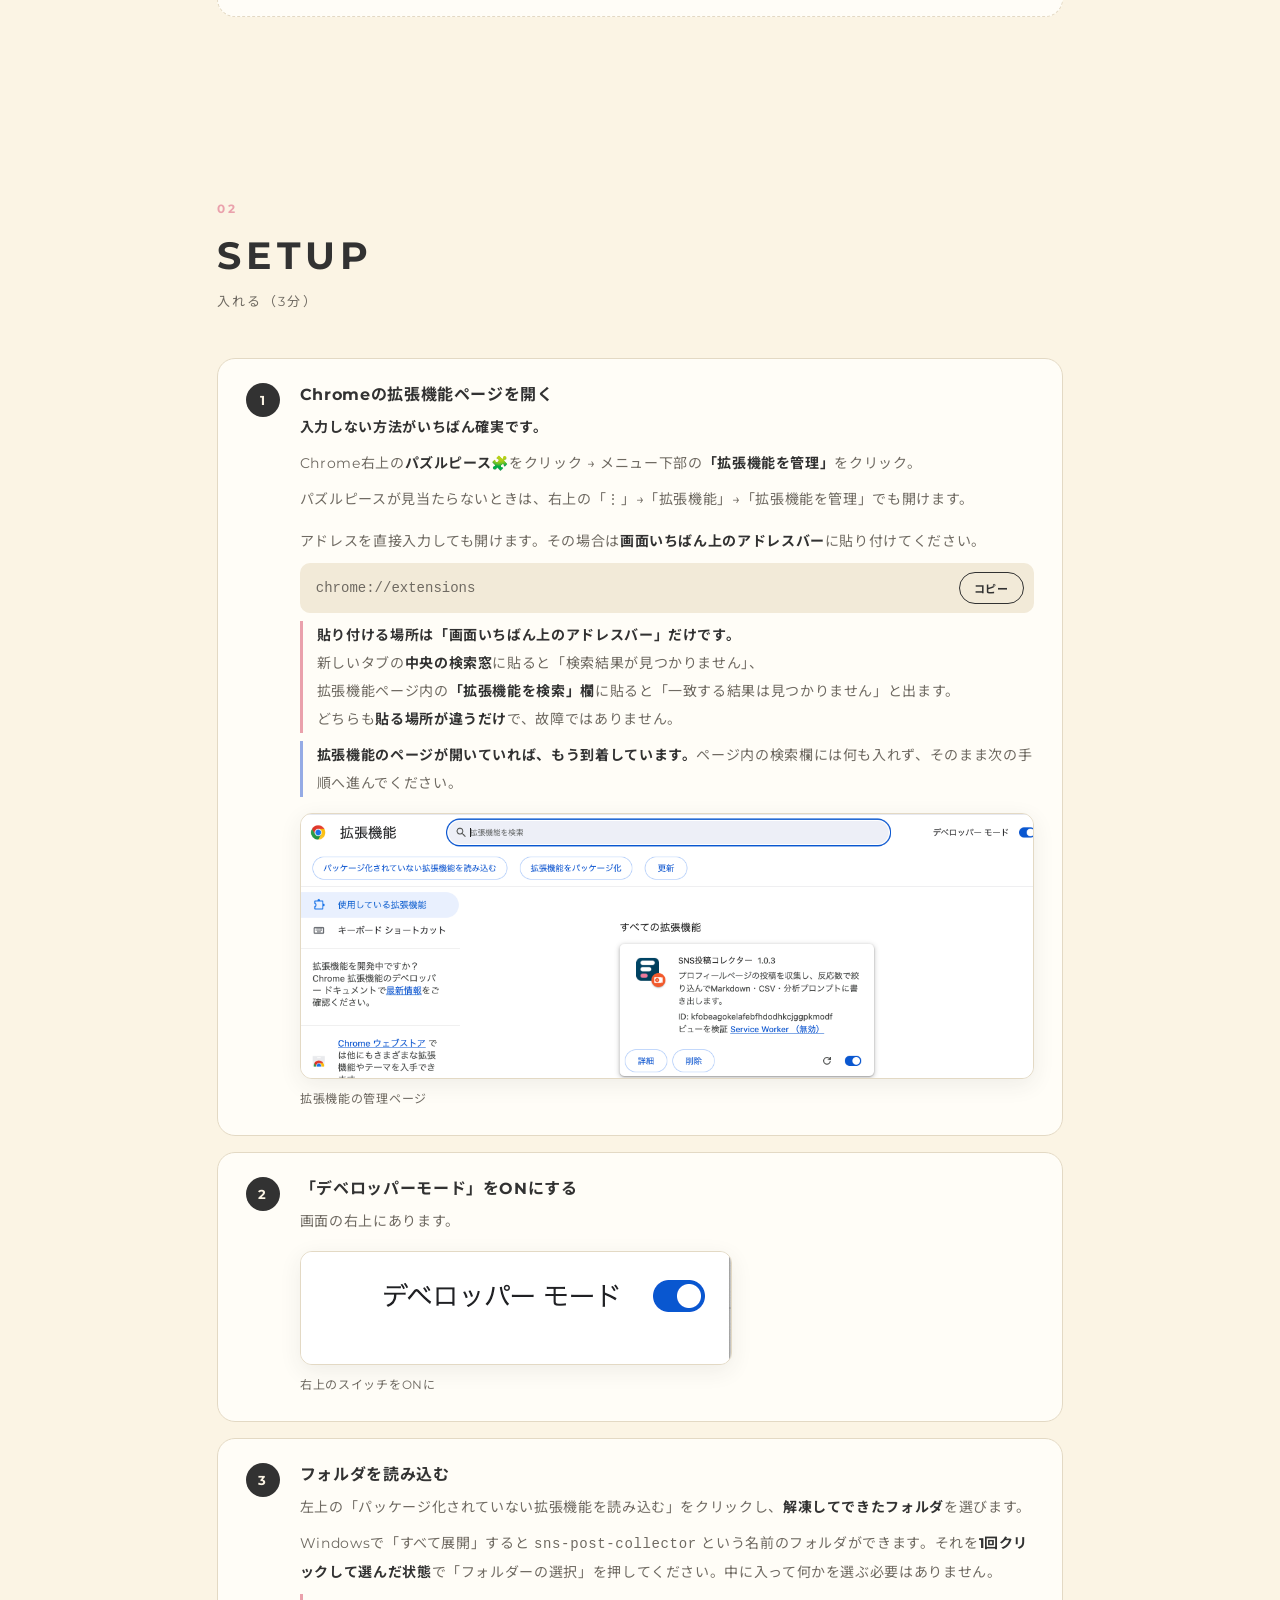
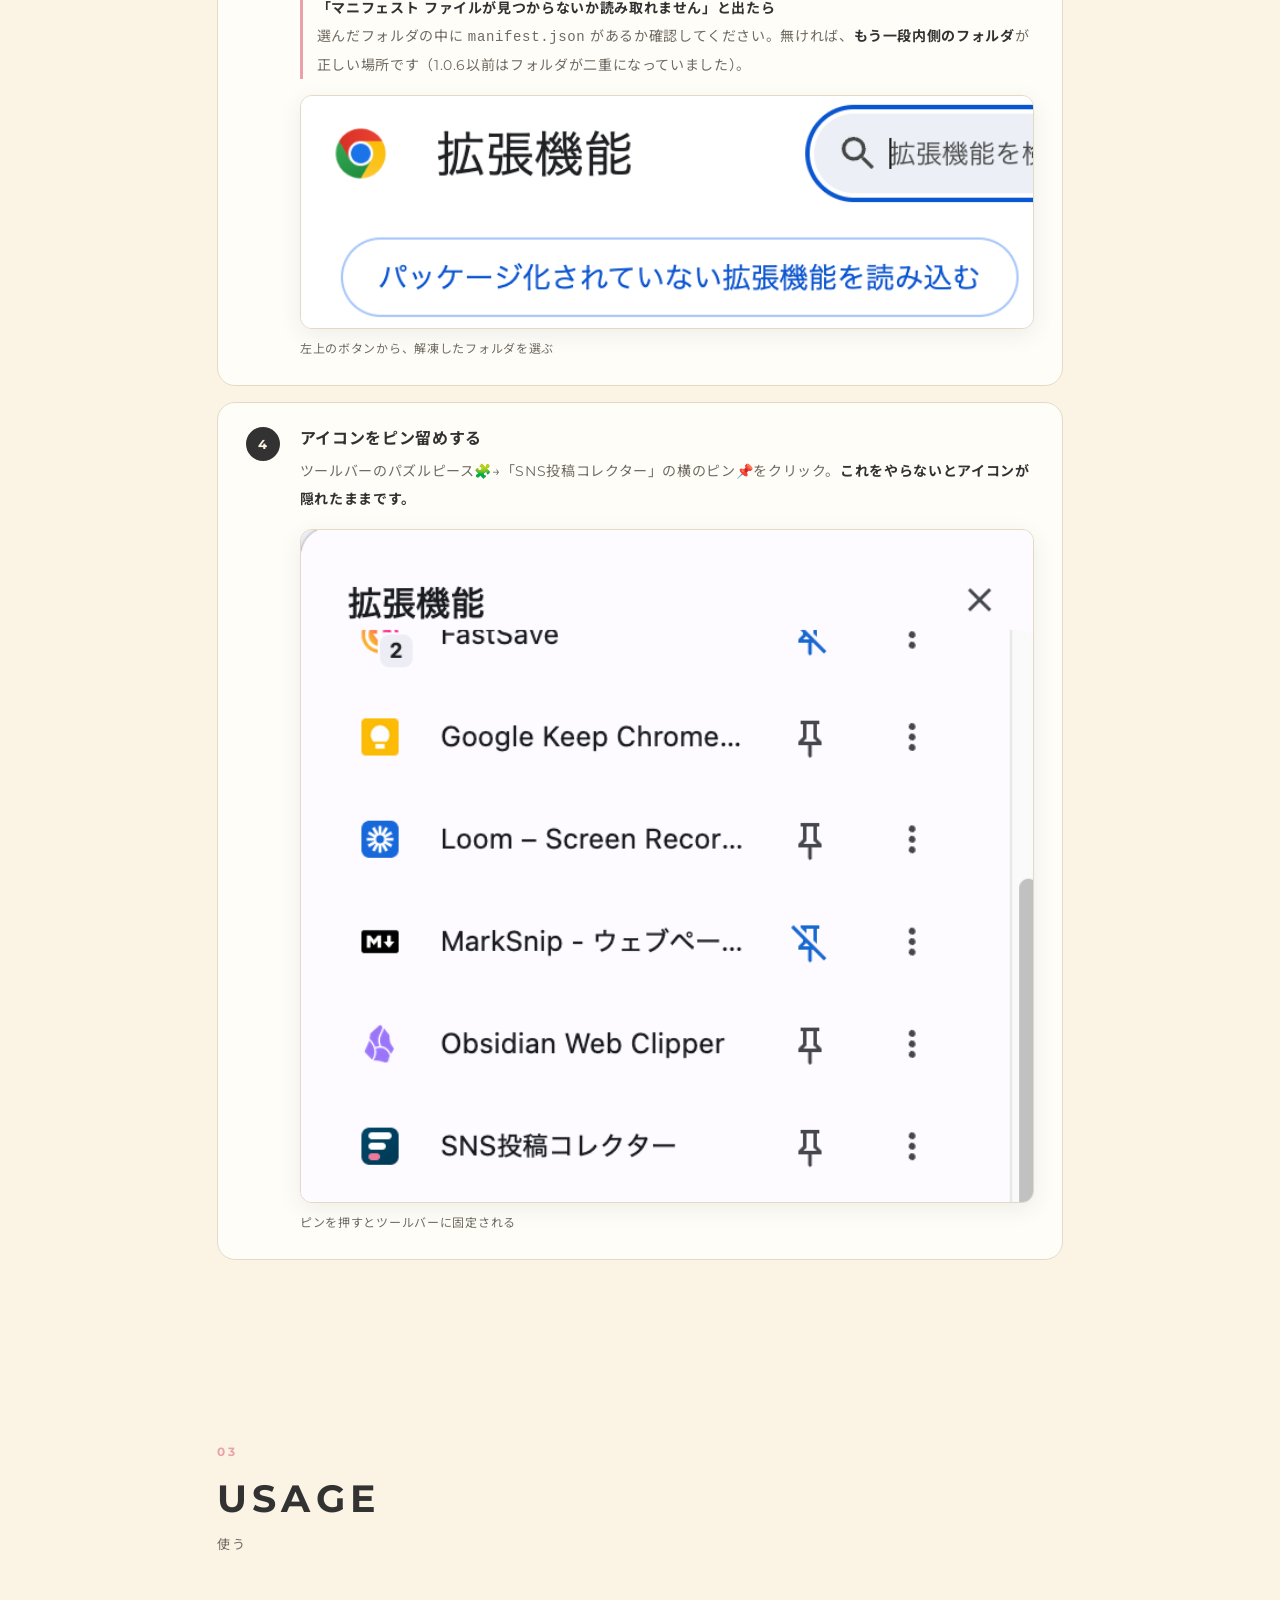
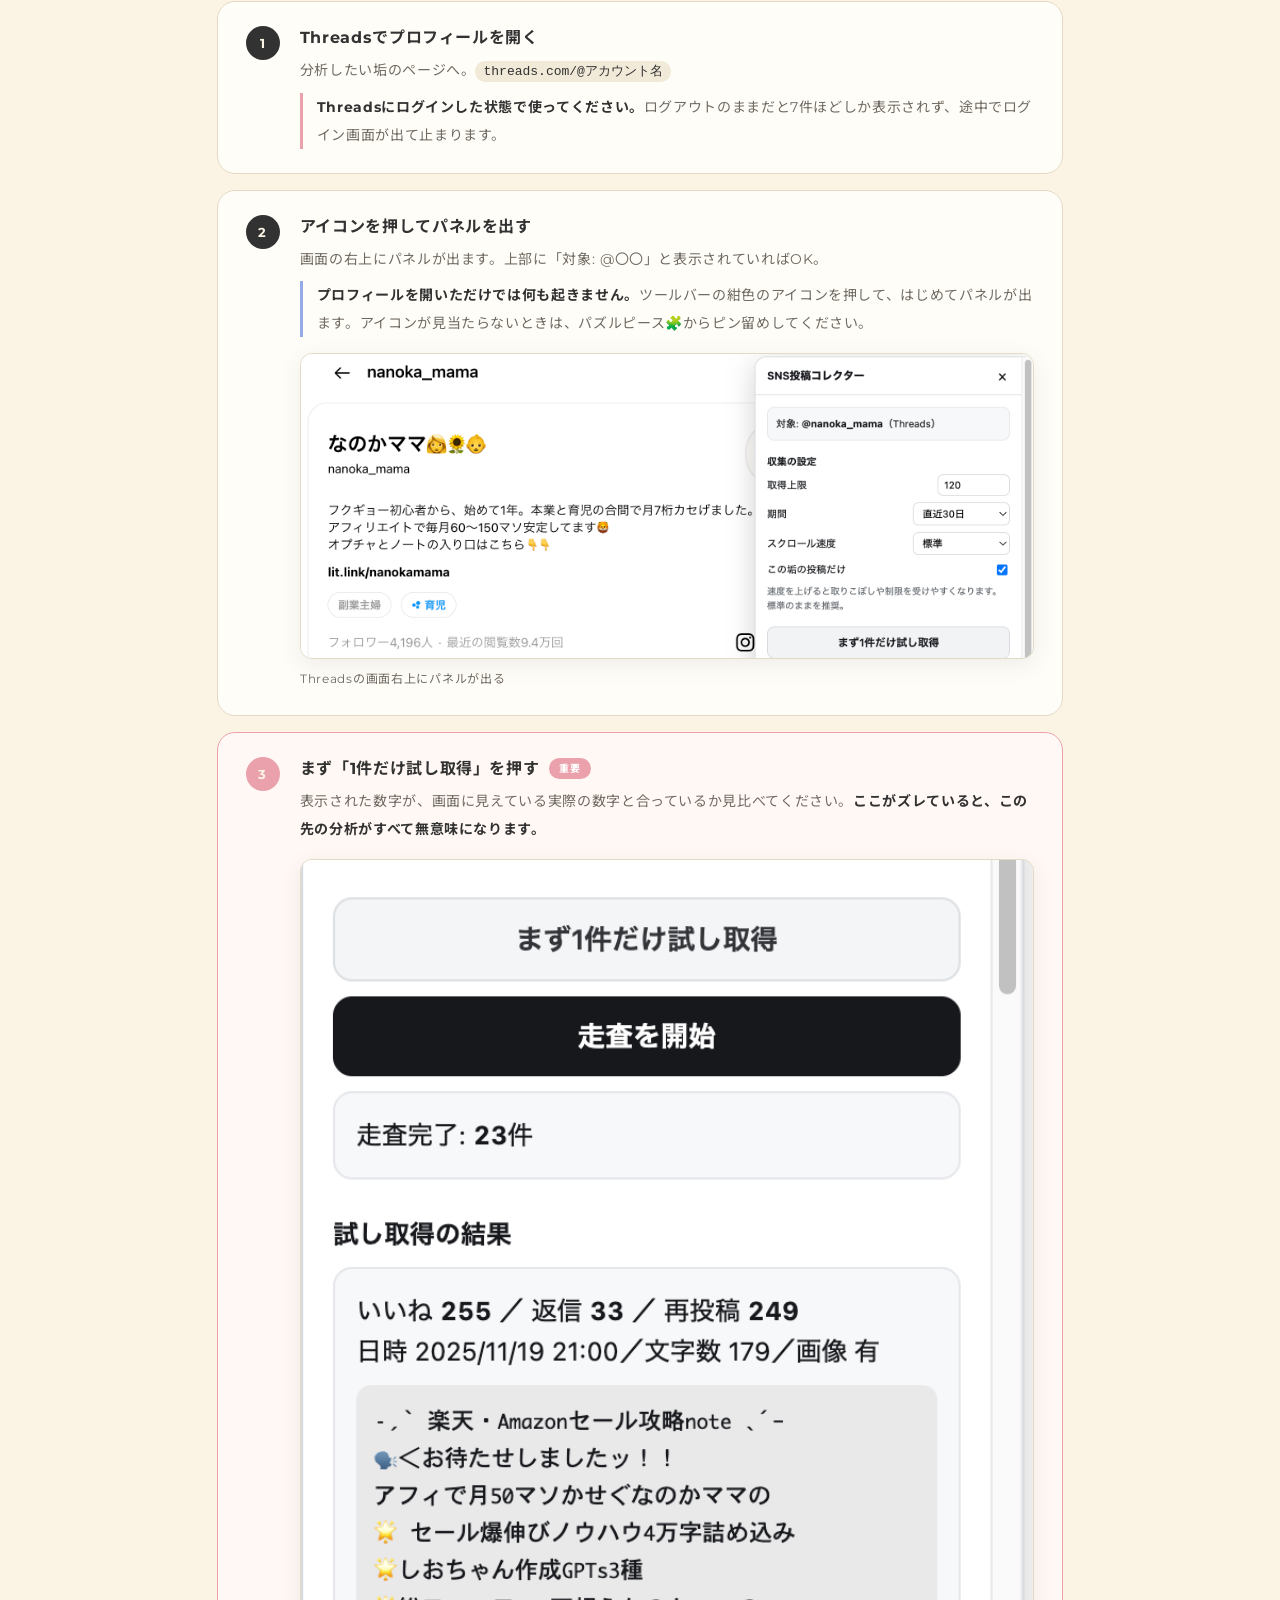
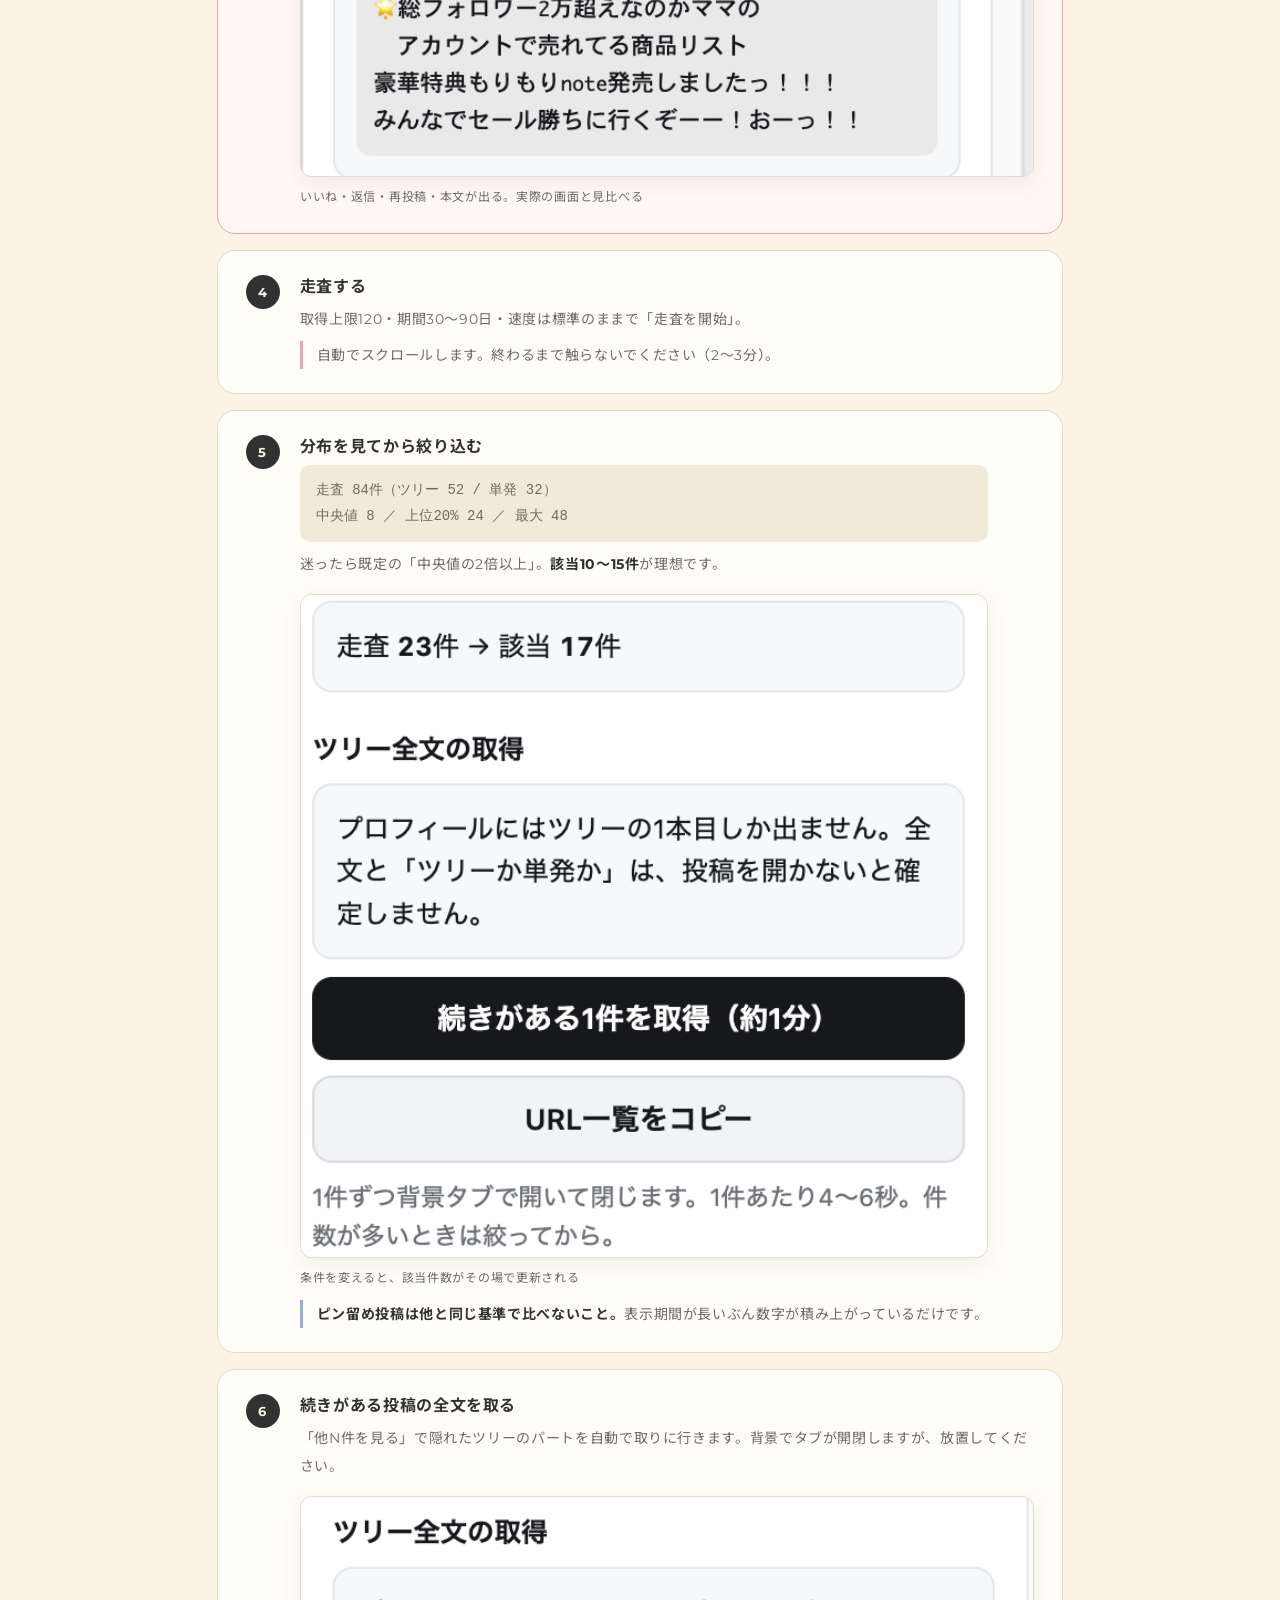
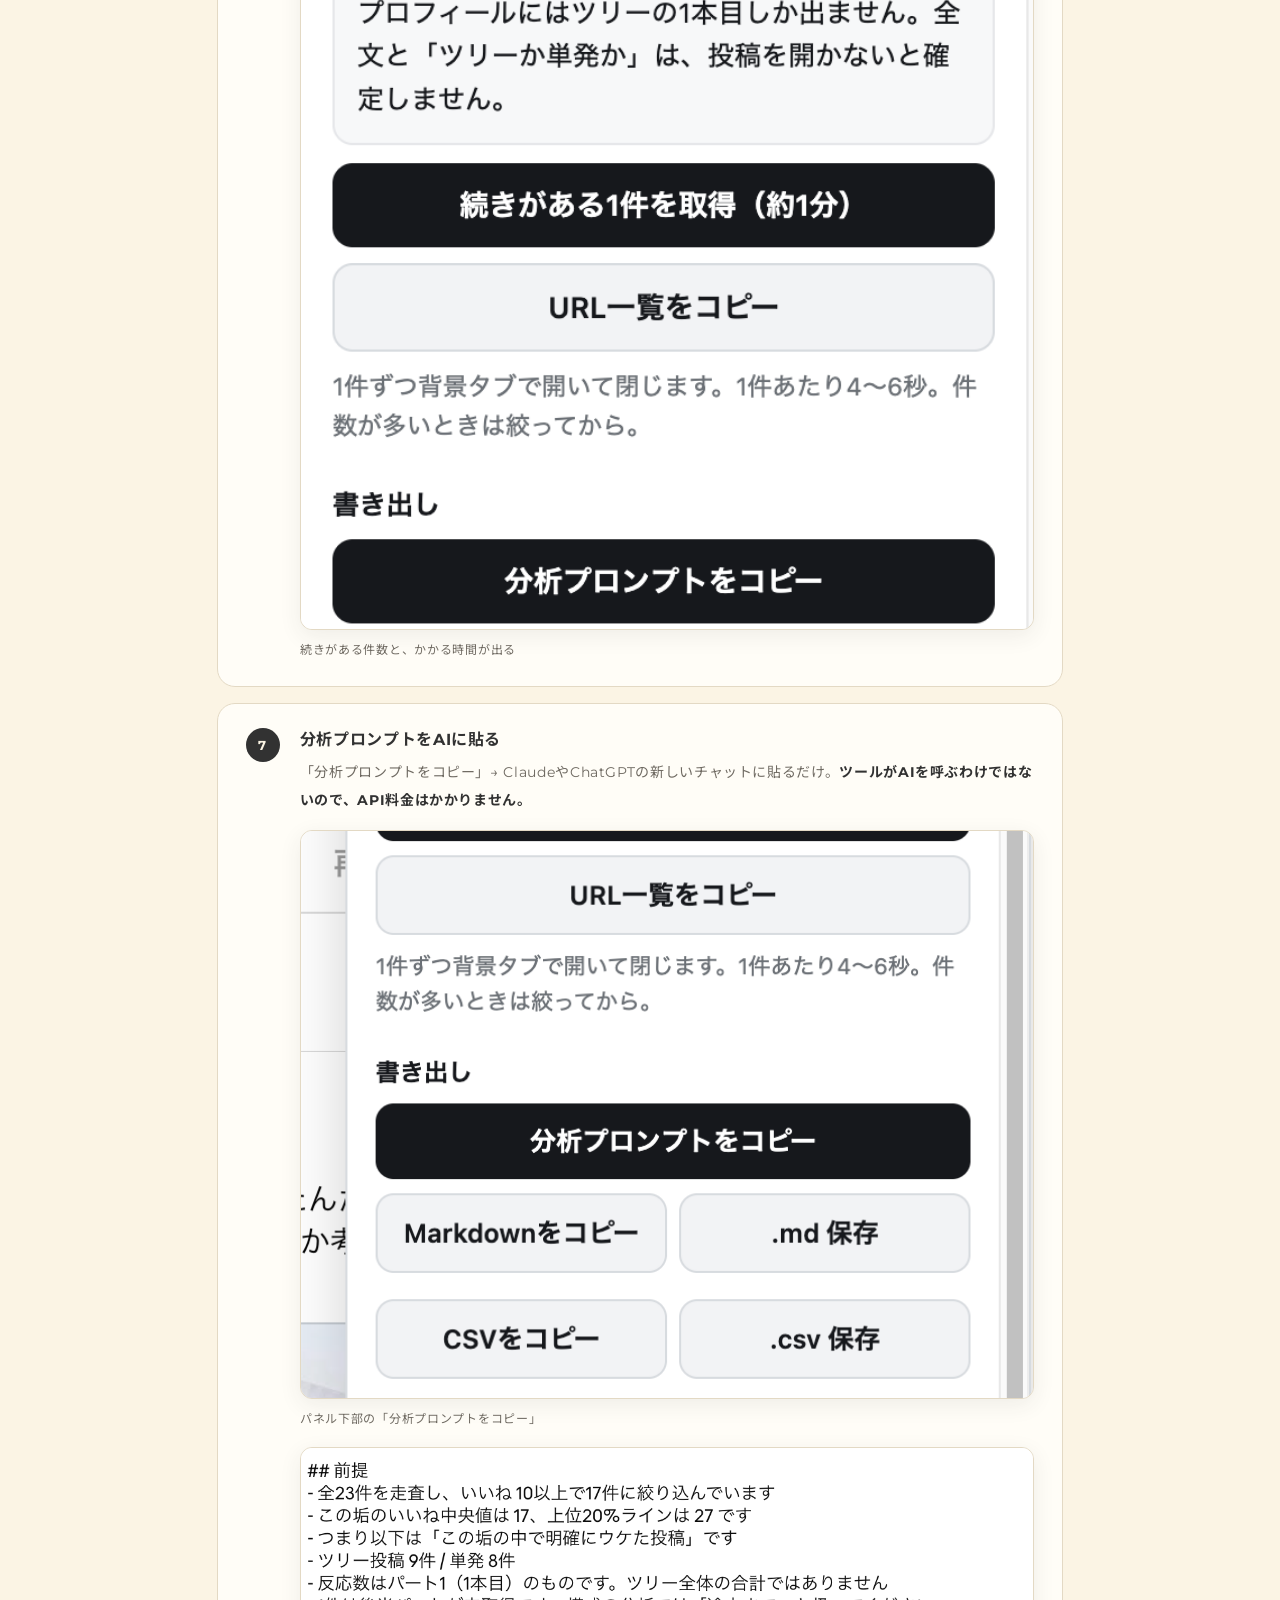
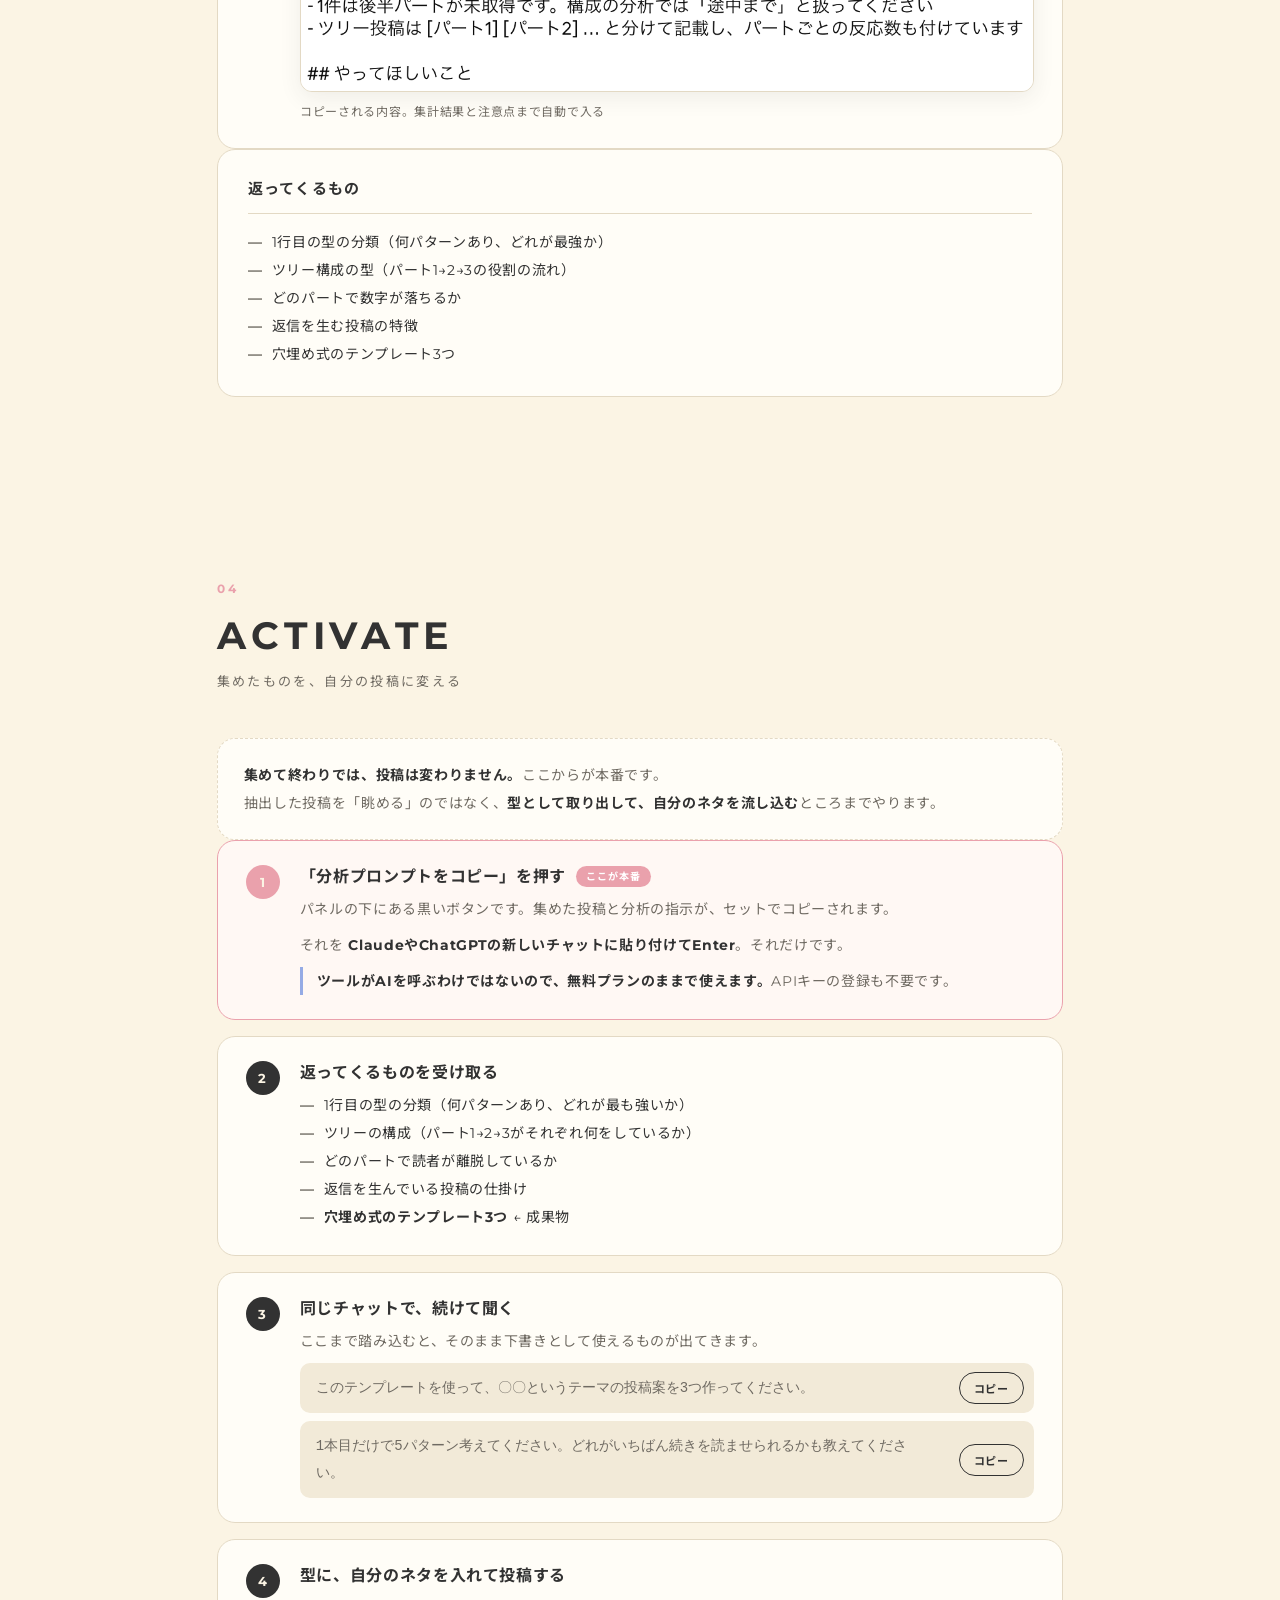
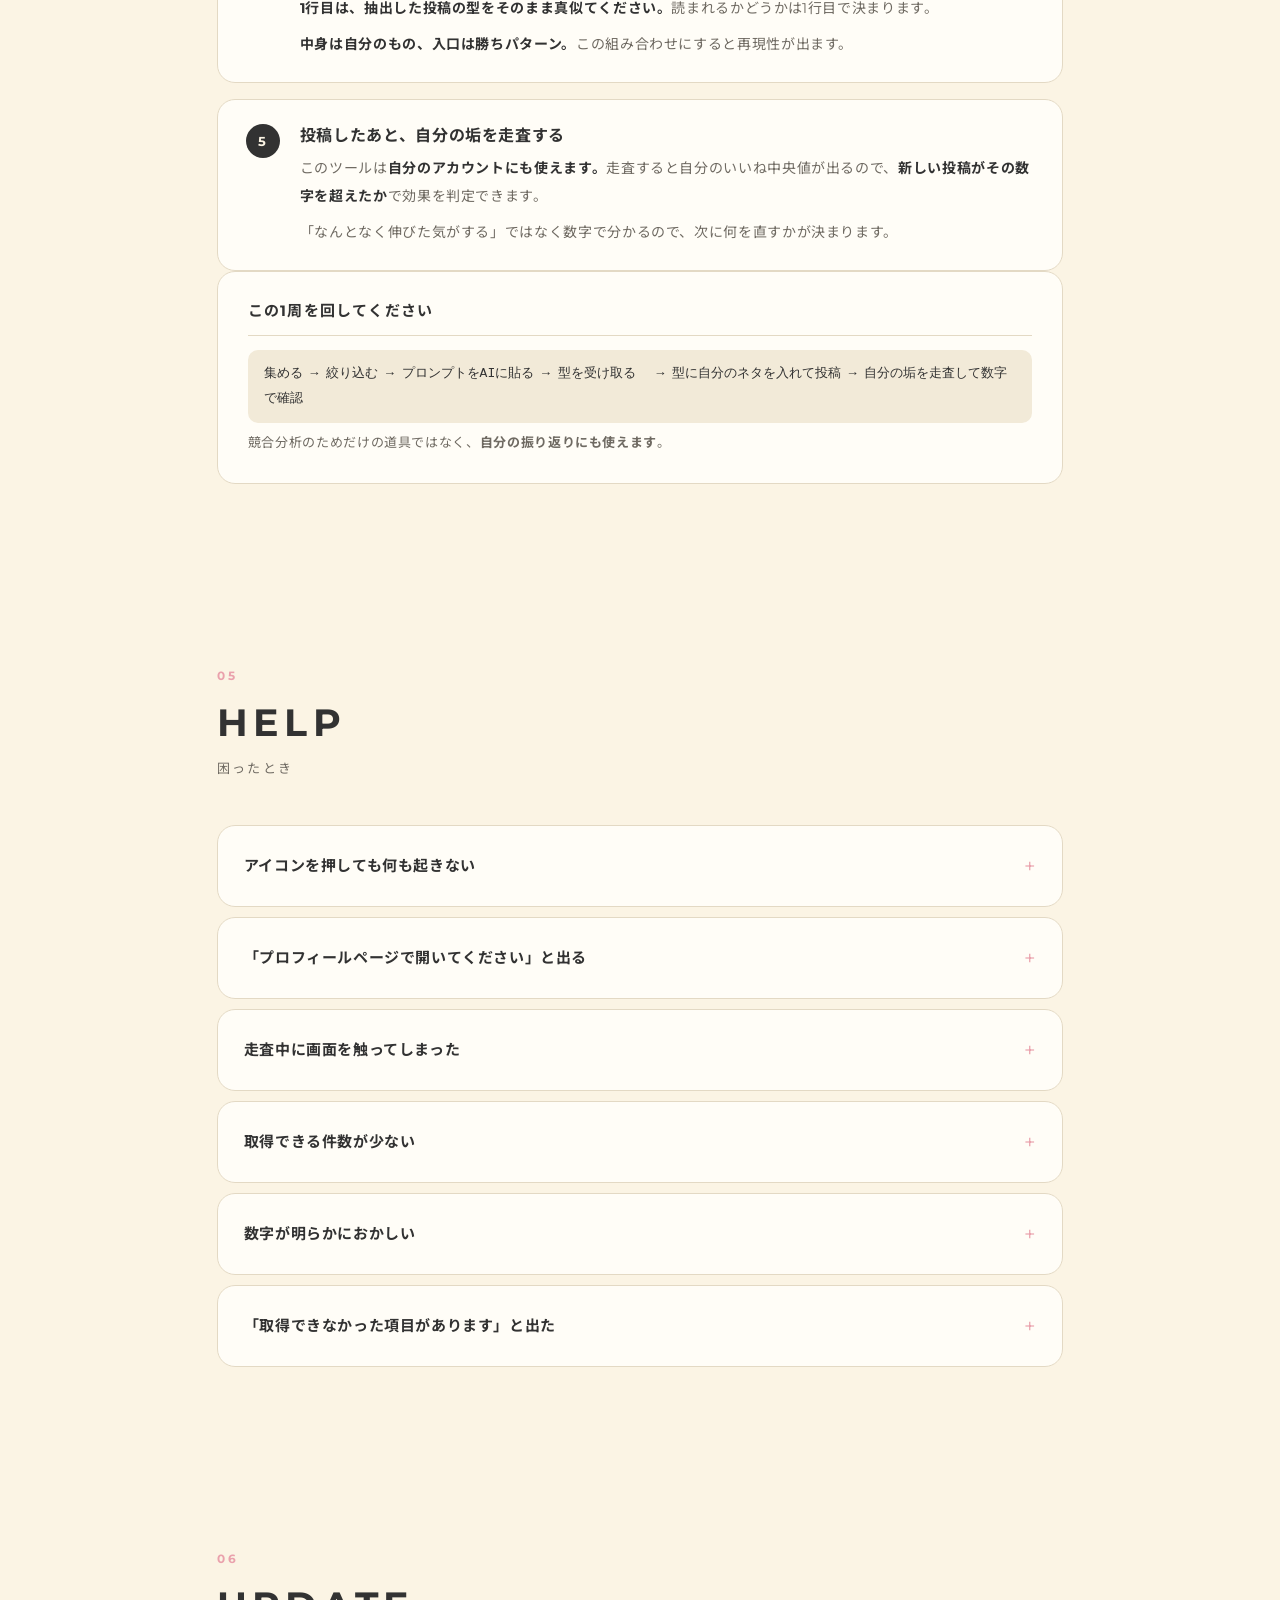
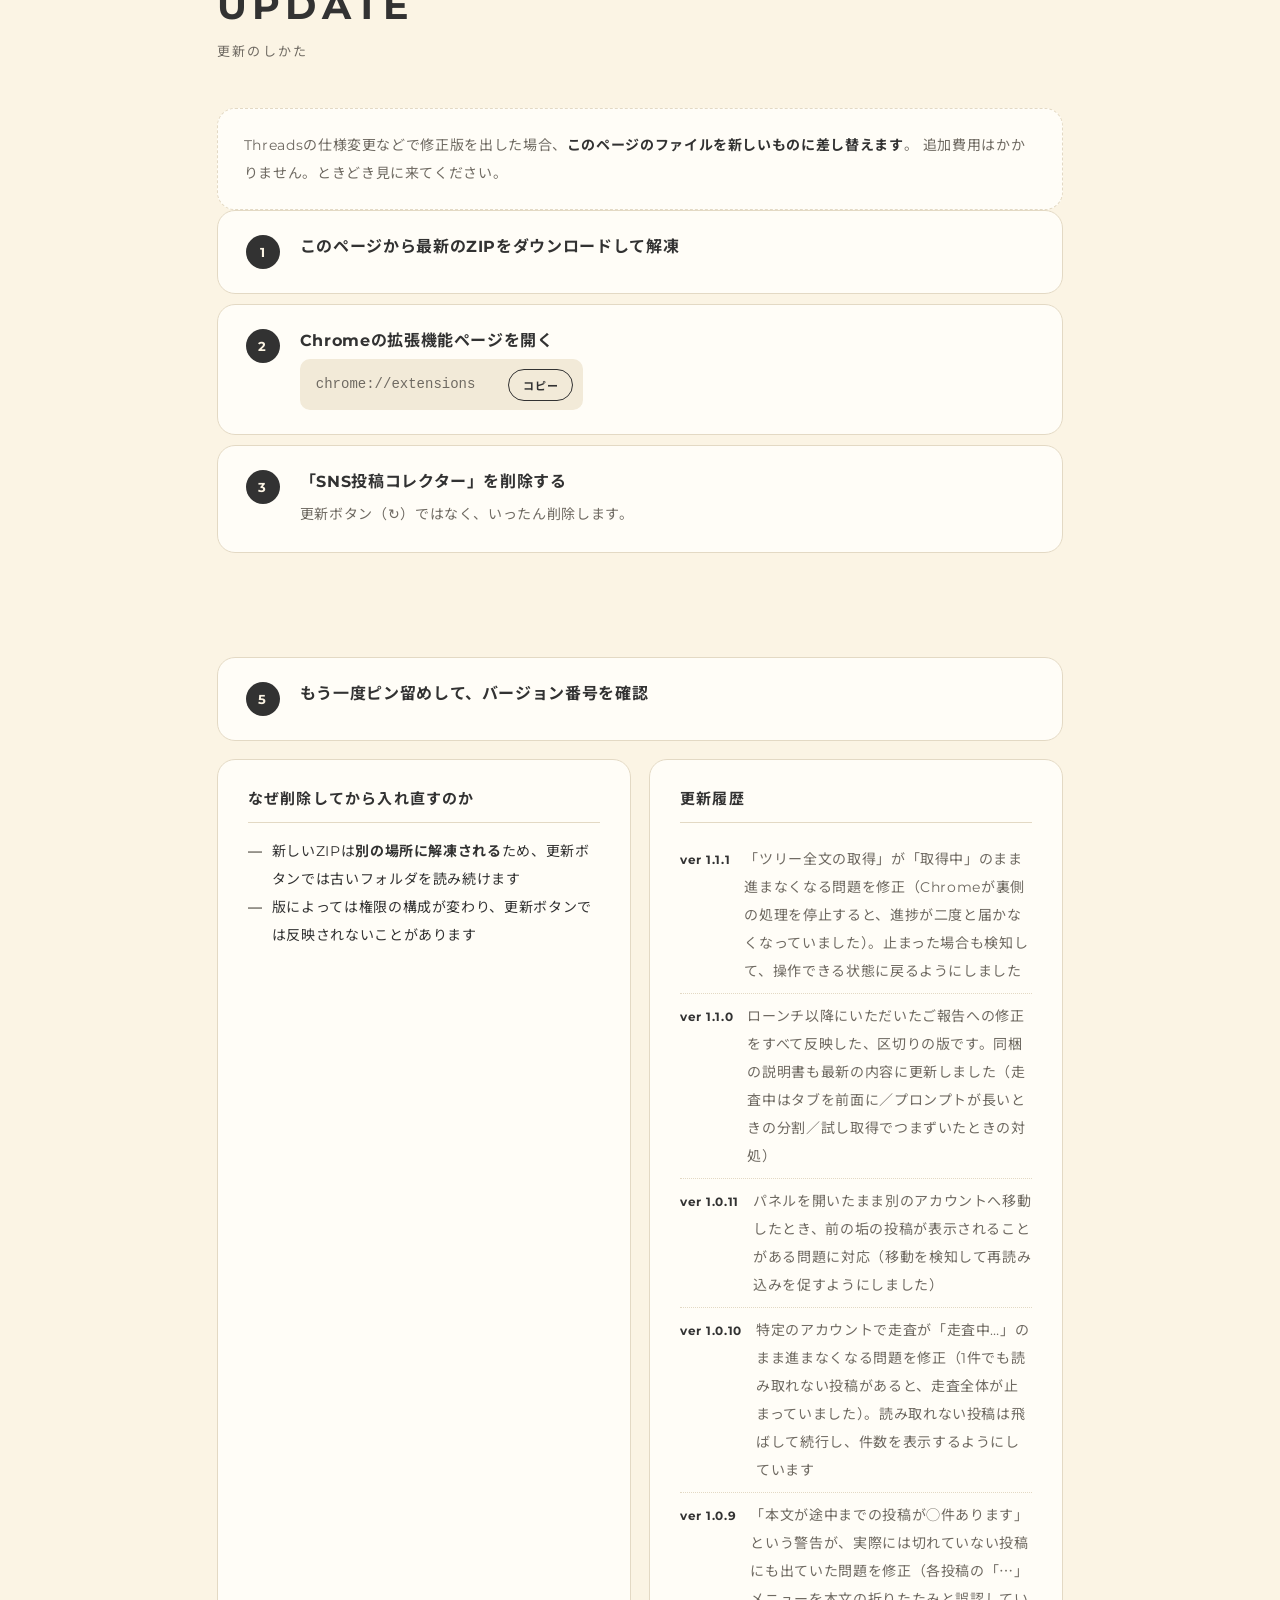
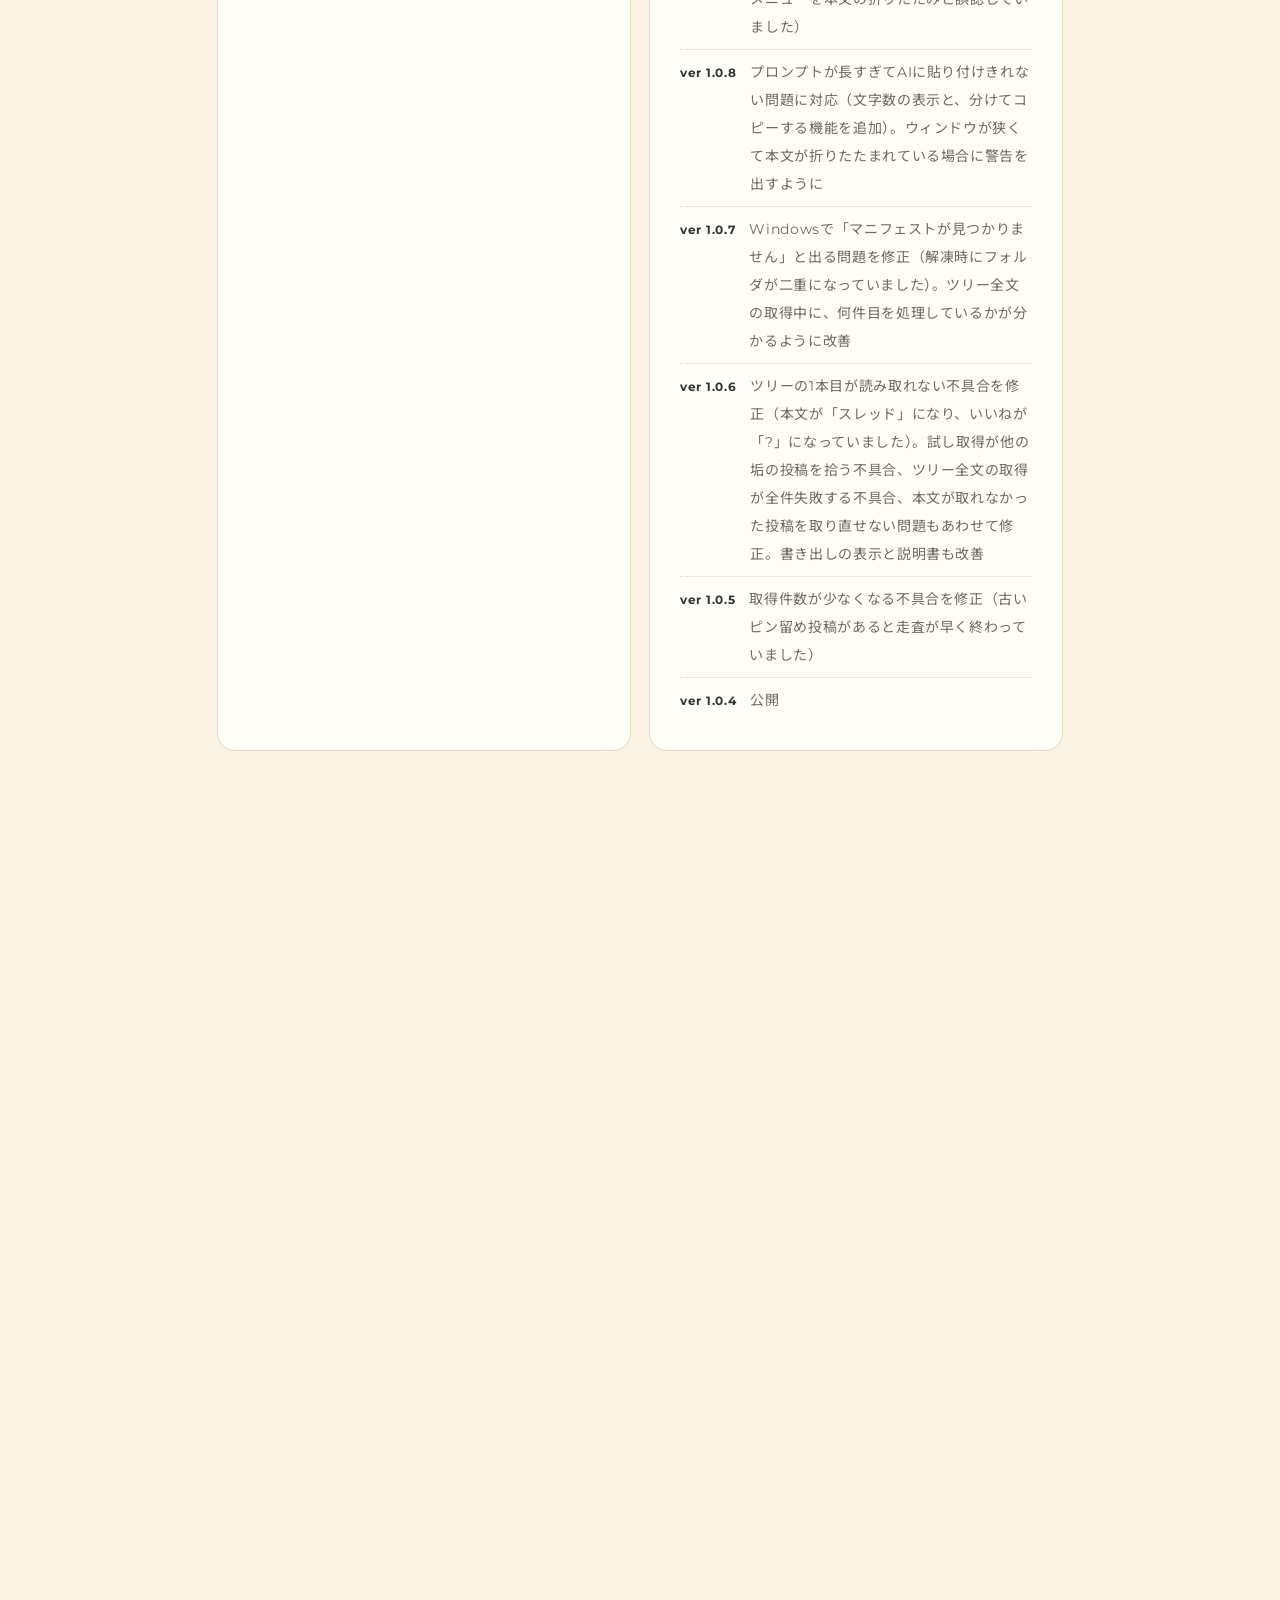
==== commit 4d08c5c9: "update: ver 1.1.1（ツリー全文の取得が止まる問題を修正） Co-Authored-By: Claude Opus 5 <noreply@anthropic.com>" ====
--- a/index.html
+++ b/index.html
@@ -98,8 +98,8 @@
     <div class="dl__info">
       <p class="dl__name">SNS投稿コレクター</p>
       <p class="dl__meta">
-        <span class="tag" id="verTag">ver 1.1.0</span>
-        <span class="tag tag--soft">約41KB</span>
+        <span class="tag" id="verTag">ver 1.1.1</span>
+        <span class="tag tag--soft">約42KB</span>
         <span class="tag tag--soft">Chrome専用</span>
       </p>
     </div>
@@ -430,6 +430,7 @@
     <div class="card">
       <h3 class="card__title">更新履歴</h3>
       <ul class="log">
+        <li><span>ver 1.1.1</span>「ツリー全文の取得」が「取得中」のまま進まなくなる問題を修正（Chromeが裏側の処理を停止すると、進捗が二度と届かなくなっていました）。止まった場合も検知して、操作できる状態に戻るようにしました</li>
         <li><span>ver 1.1.0</span>ローンチ以降にいただいたご報告への修正をすべて反映した、区切りの版です。同梱の説明書も最新の内容に更新しました（走査中はタブを前面に／プロンプトが長いときの分割／試し取得でつまずいたときの対処）</li>
         <li><span>ver 1.0.11</span>パネルを開いたまま別のアカウントへ移動したとき、前の垢の投稿が表示されることがある問題に対応（移動を検知して再読み込みを促すようにしました）</li>
         <li><span>ver 1.0.10</span>特定のアカウントで走査が「走査中…」のまま進まなくなる問題を修正（1件でも読み取れない投稿があると、走査全体が止まっていました）。読み取れない投稿は飛ばして続行し、件数を表示するようにしています</li>
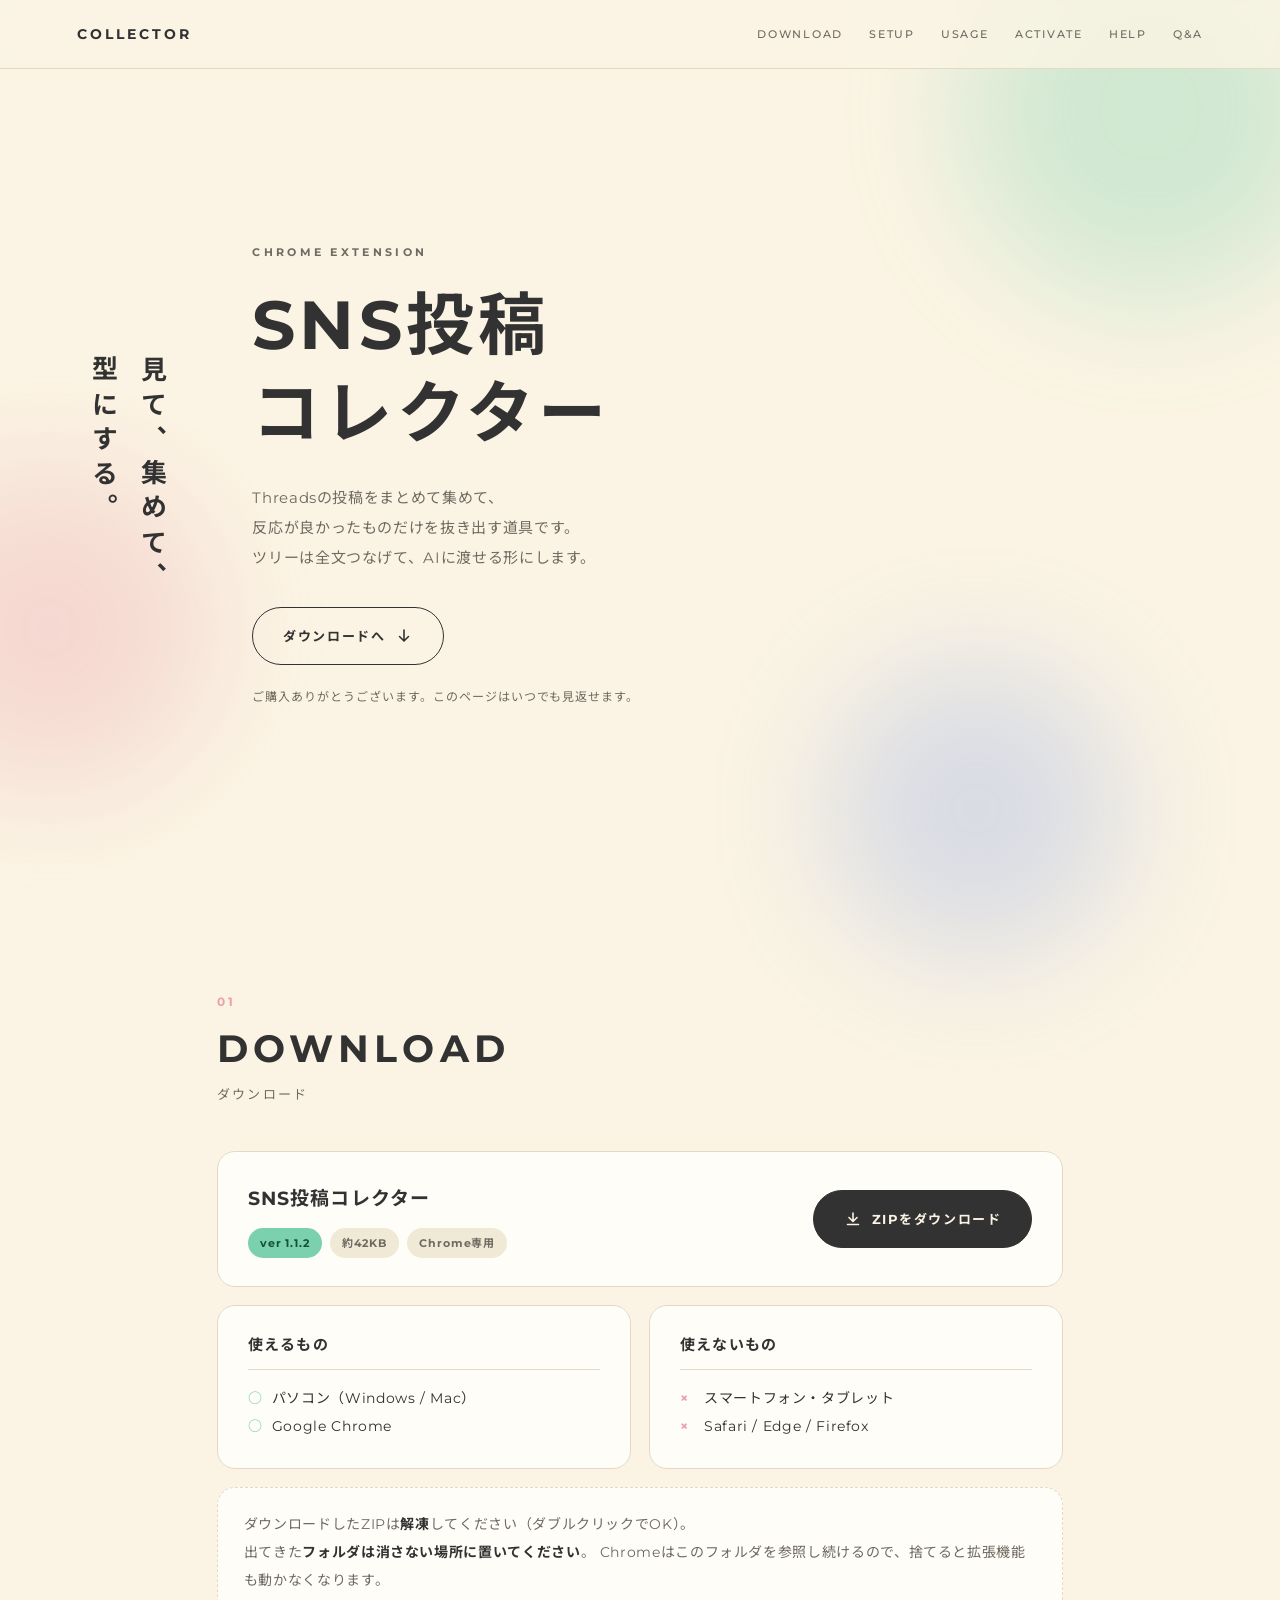
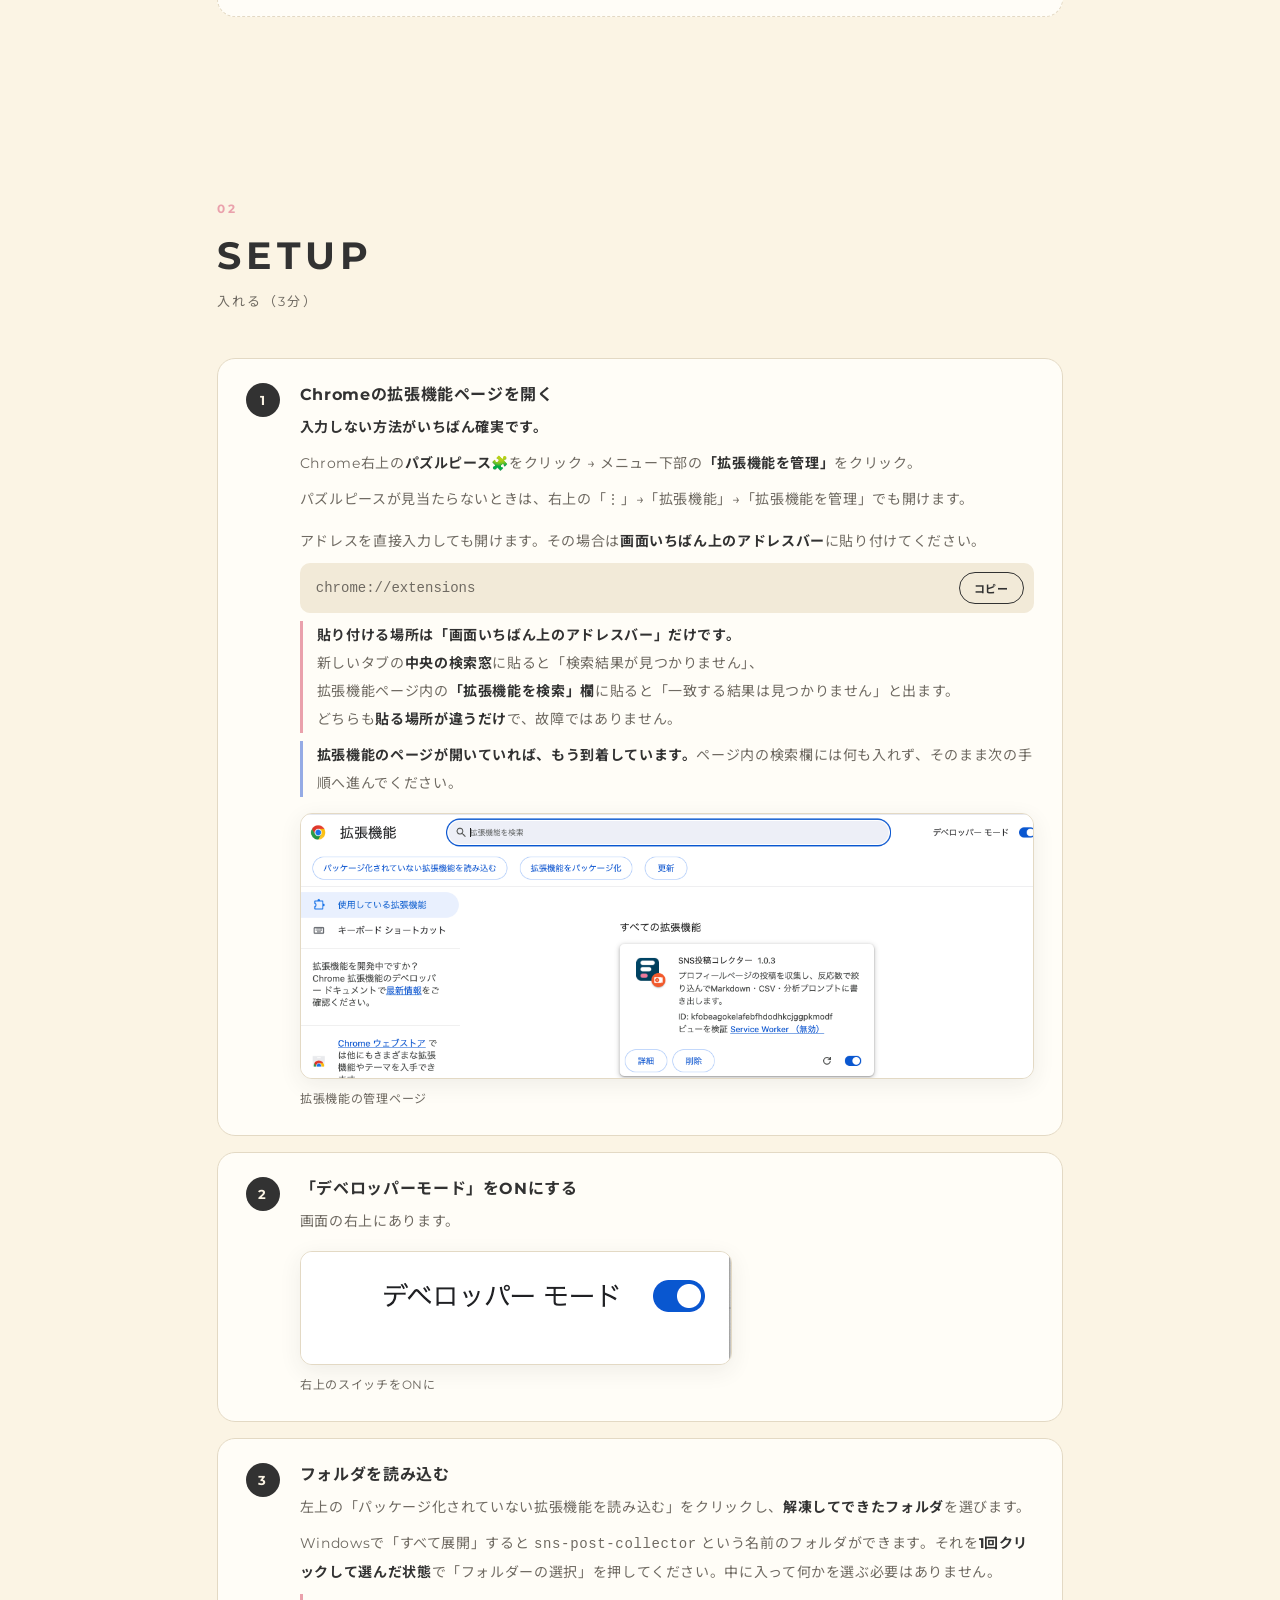
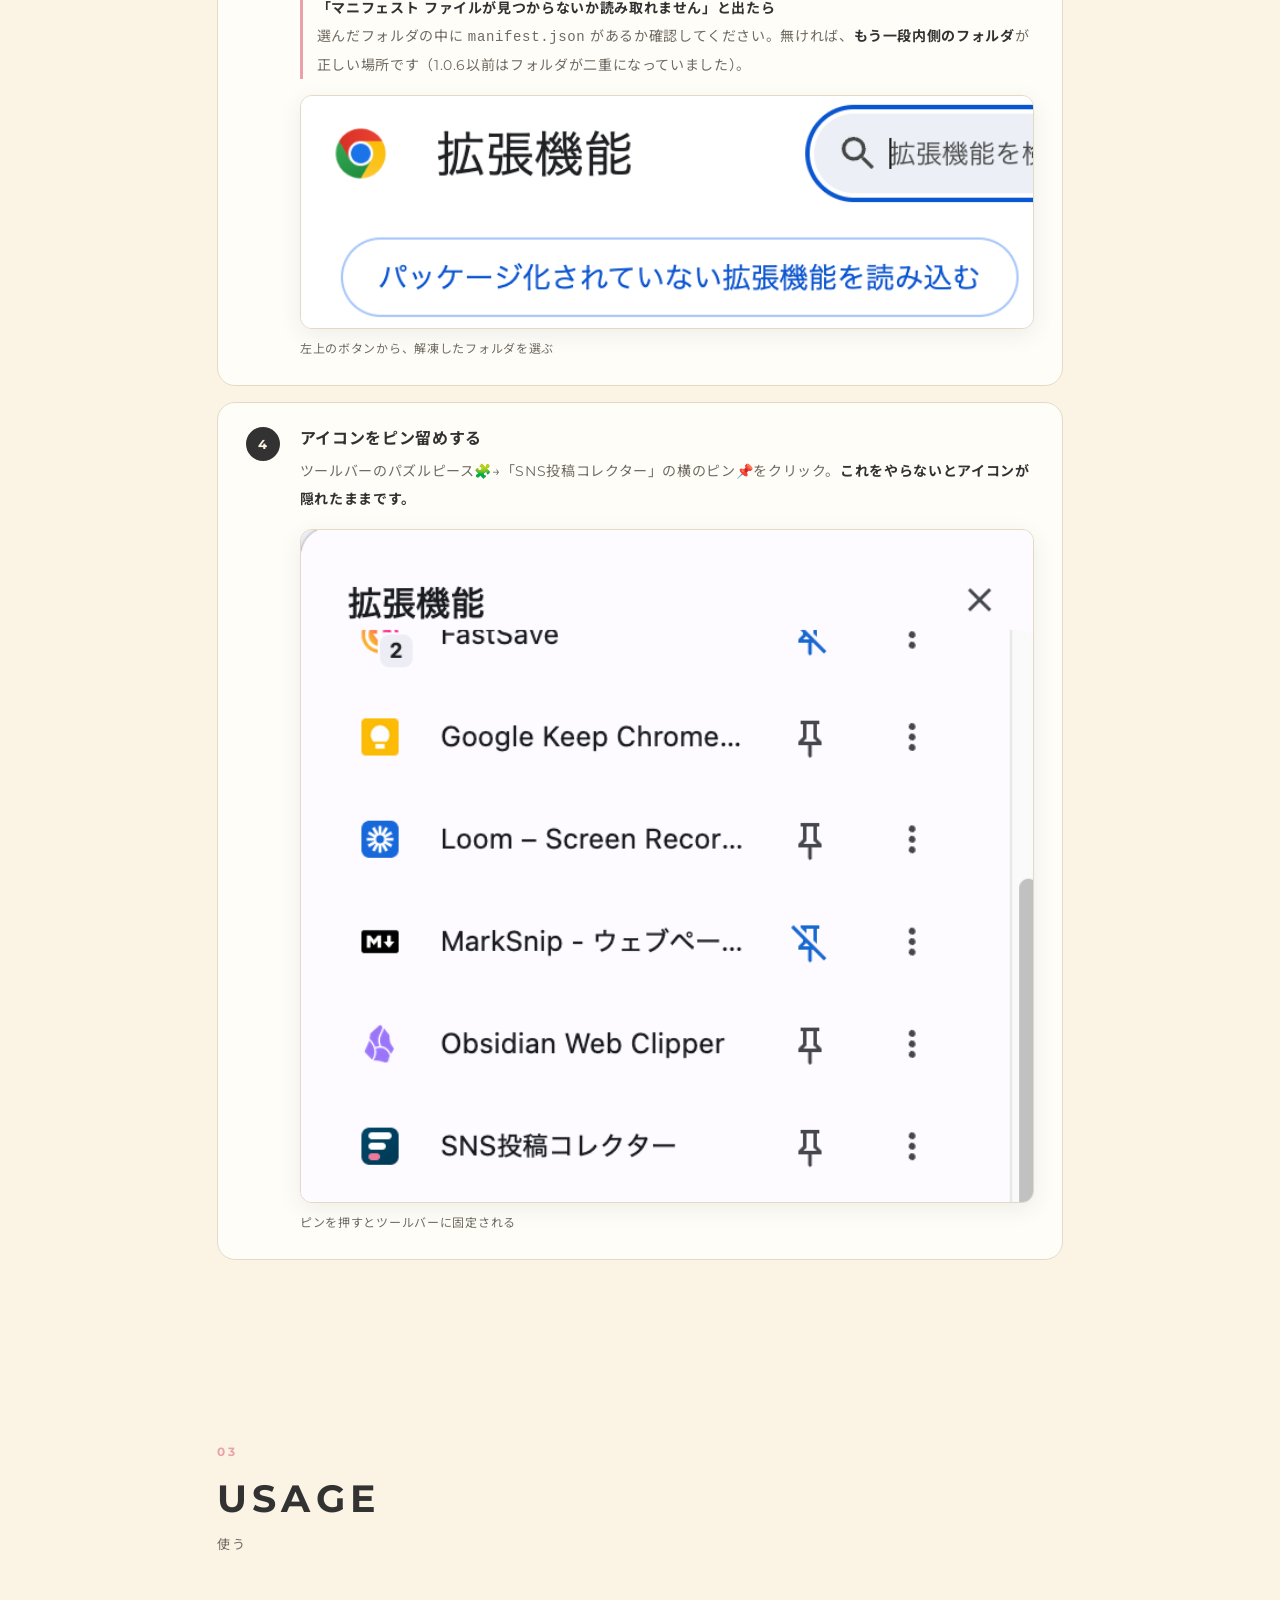
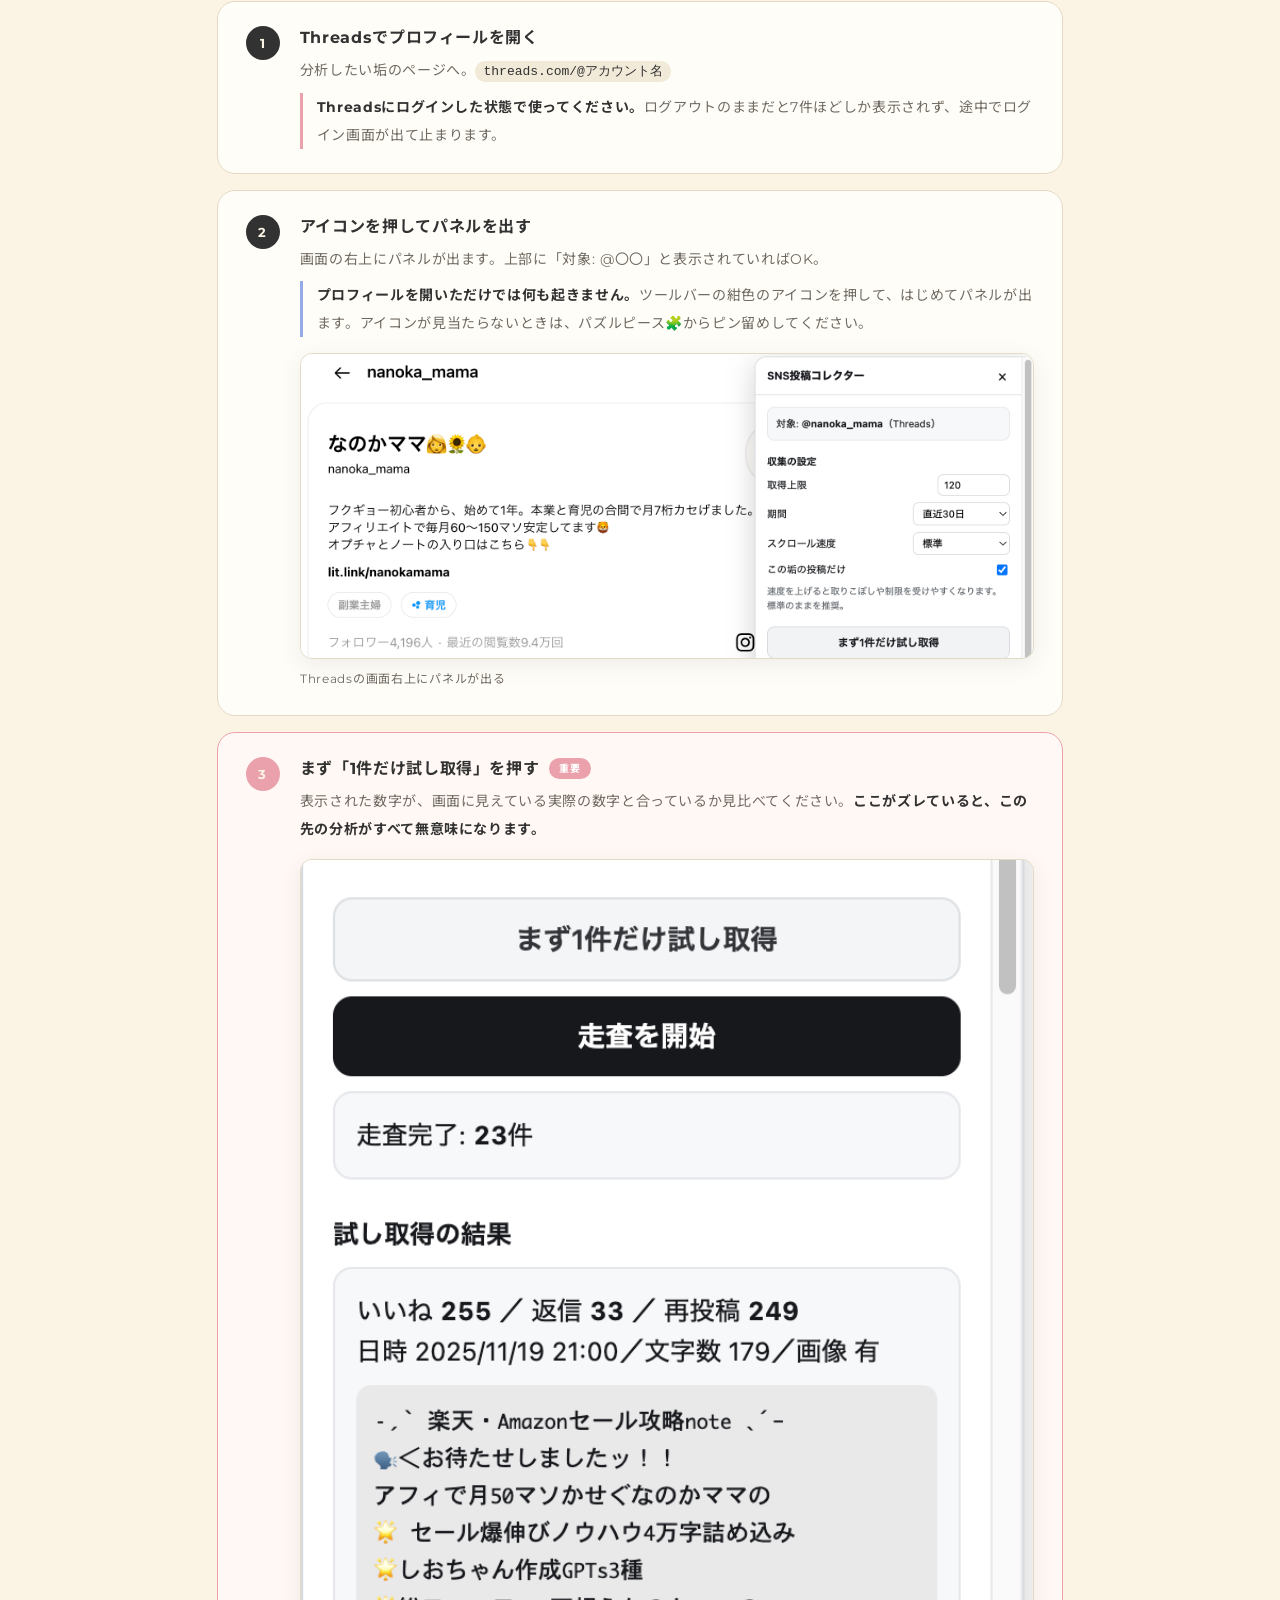
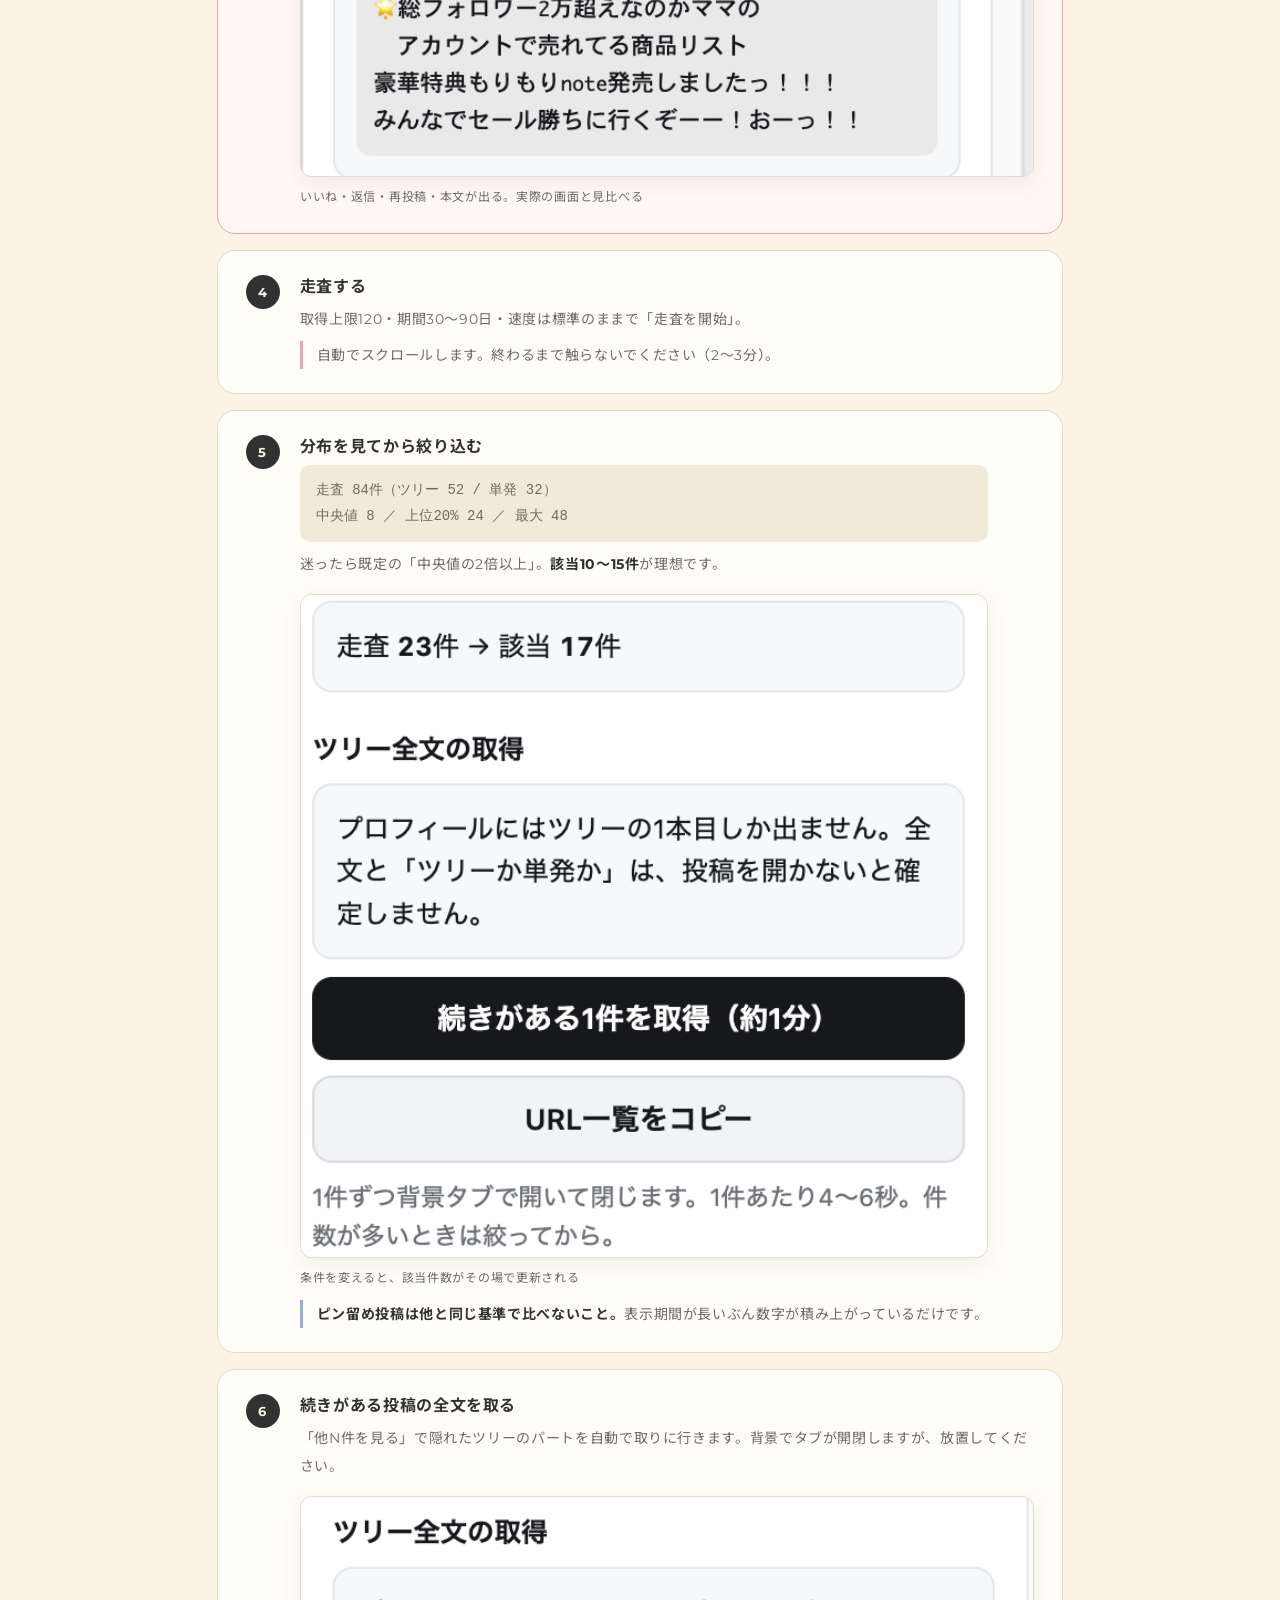
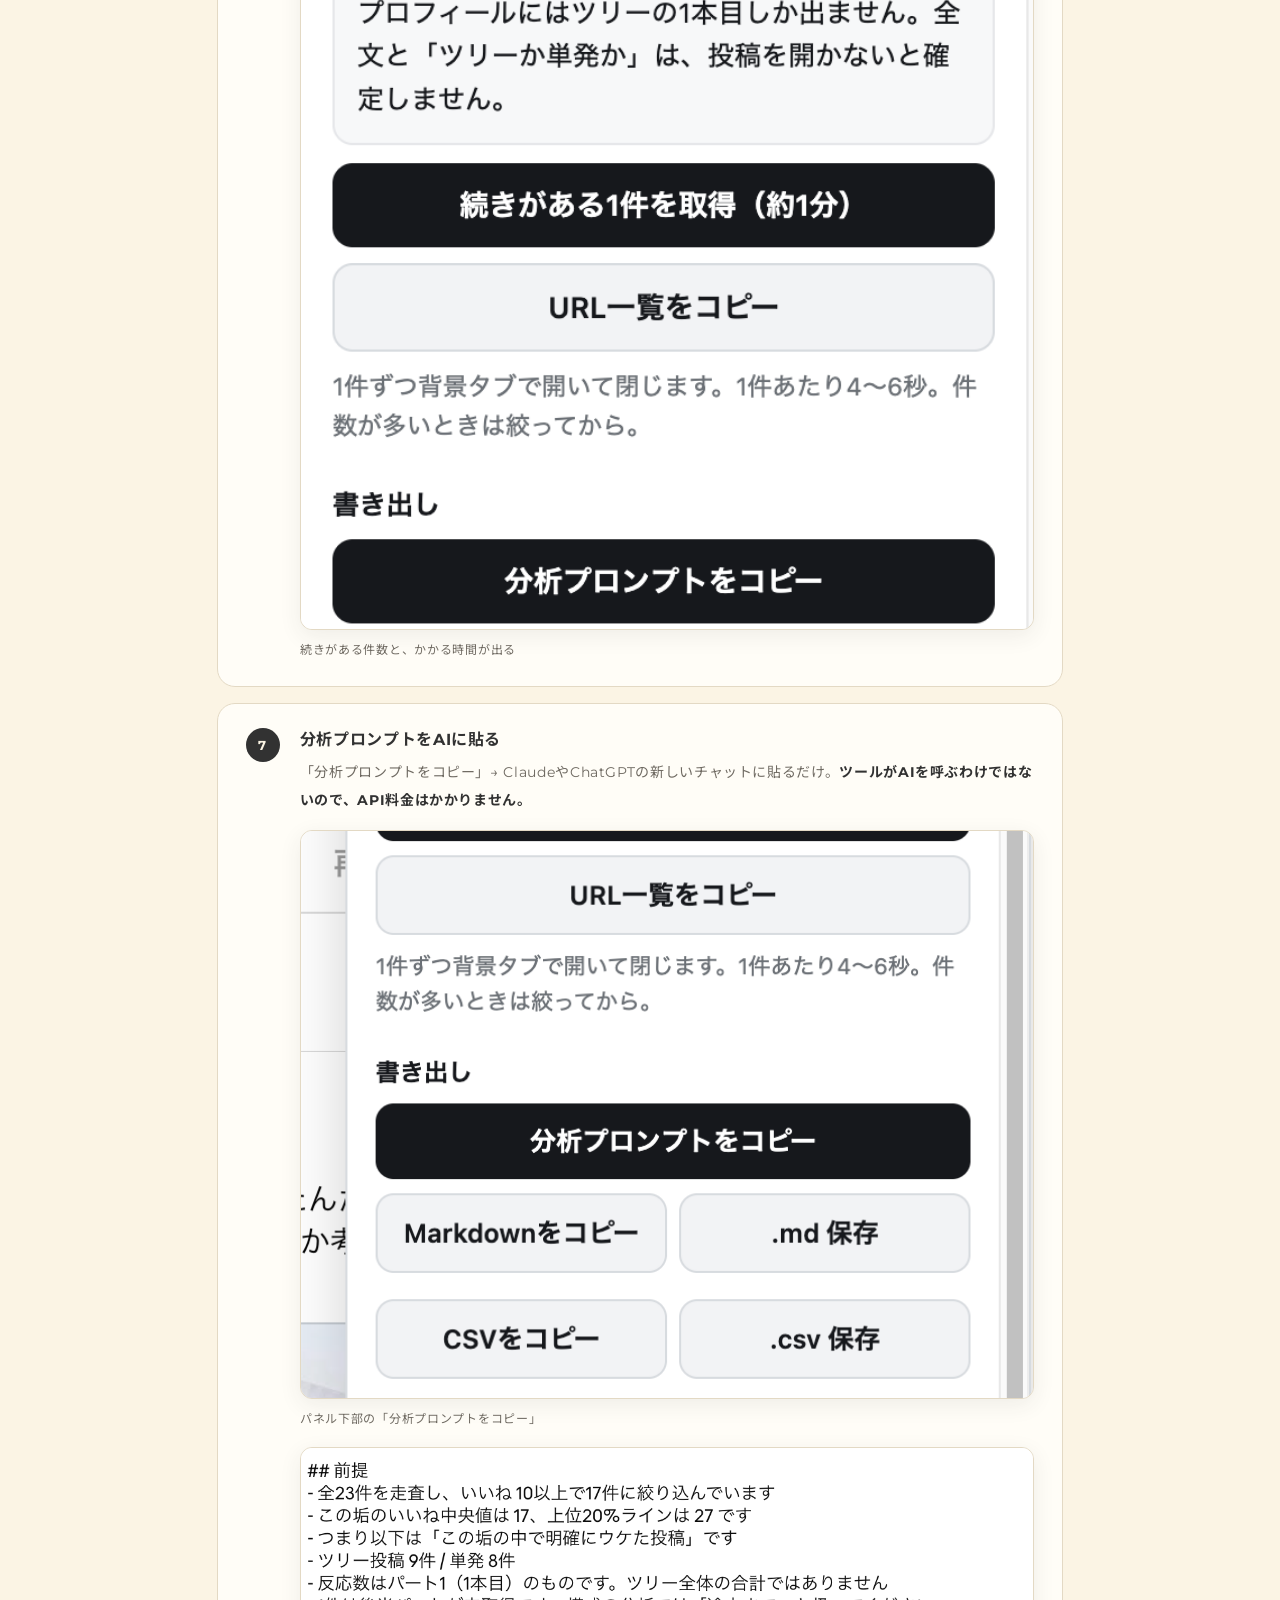
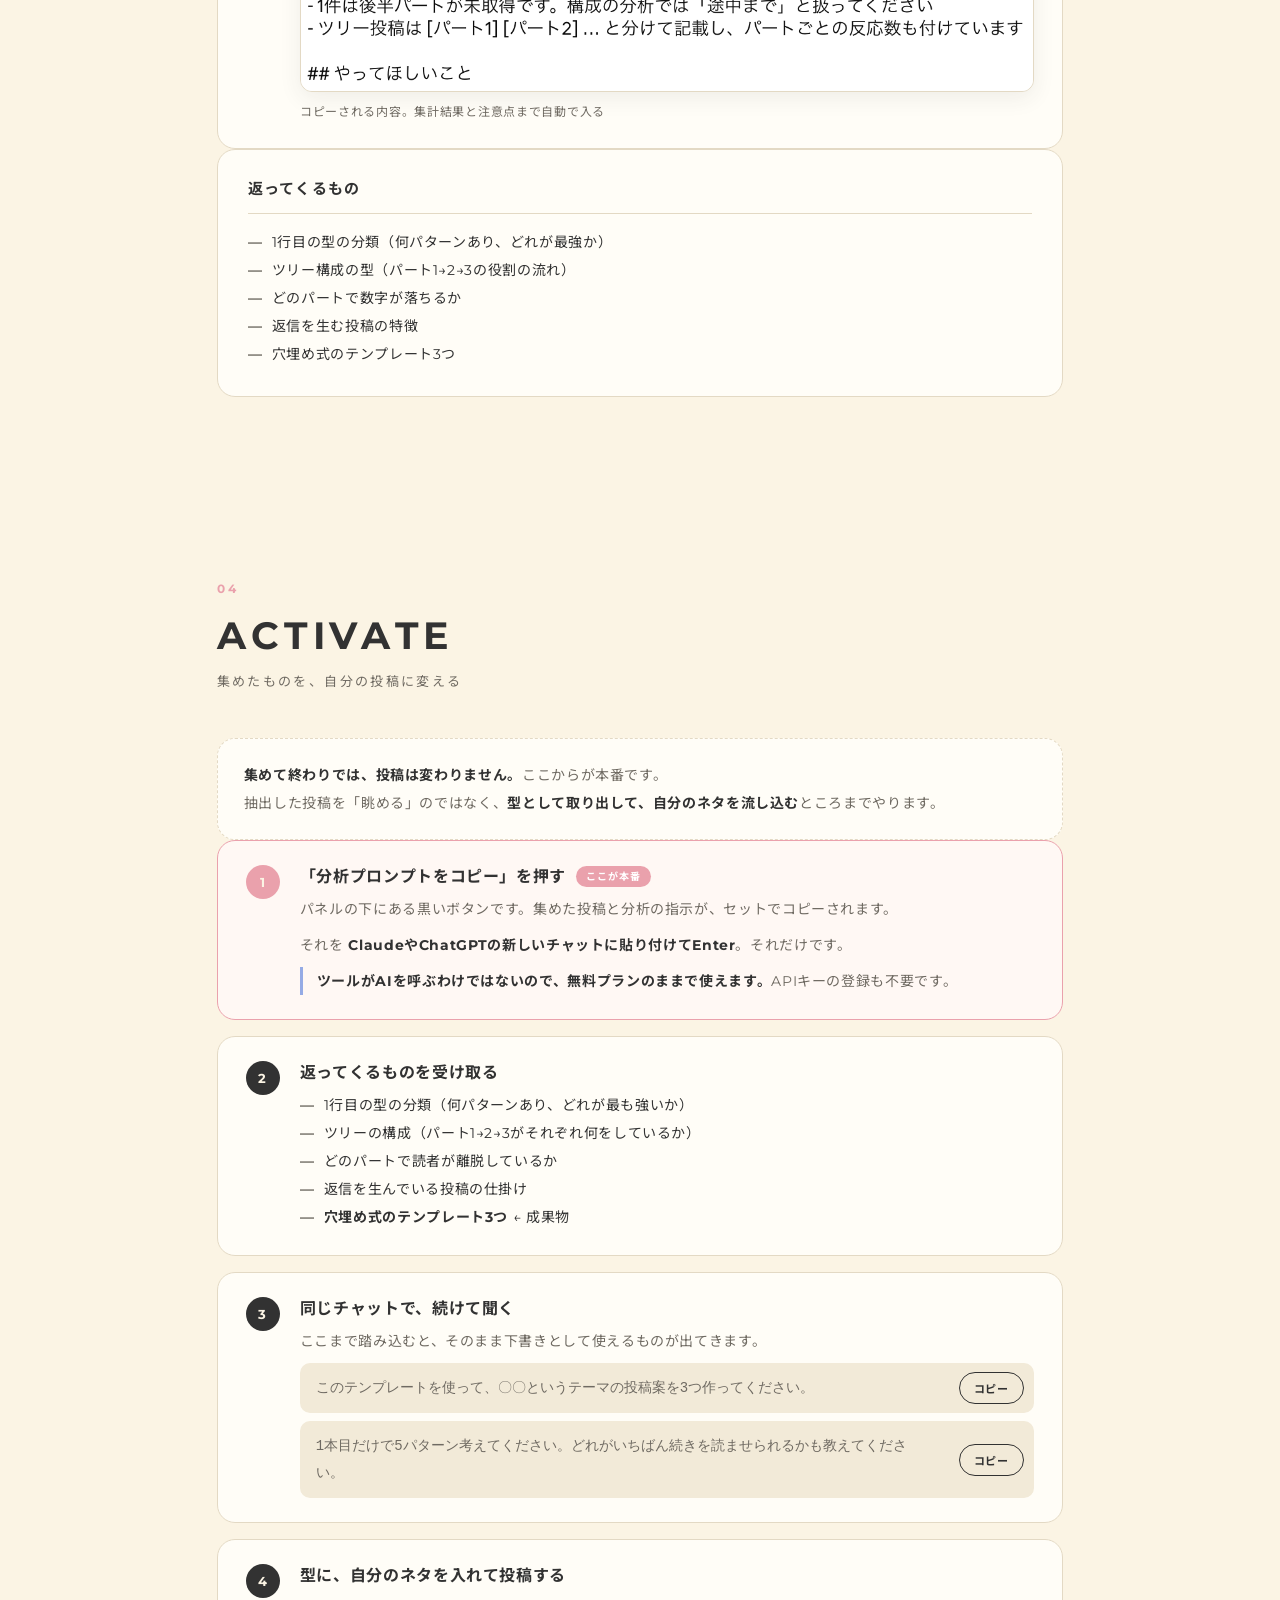
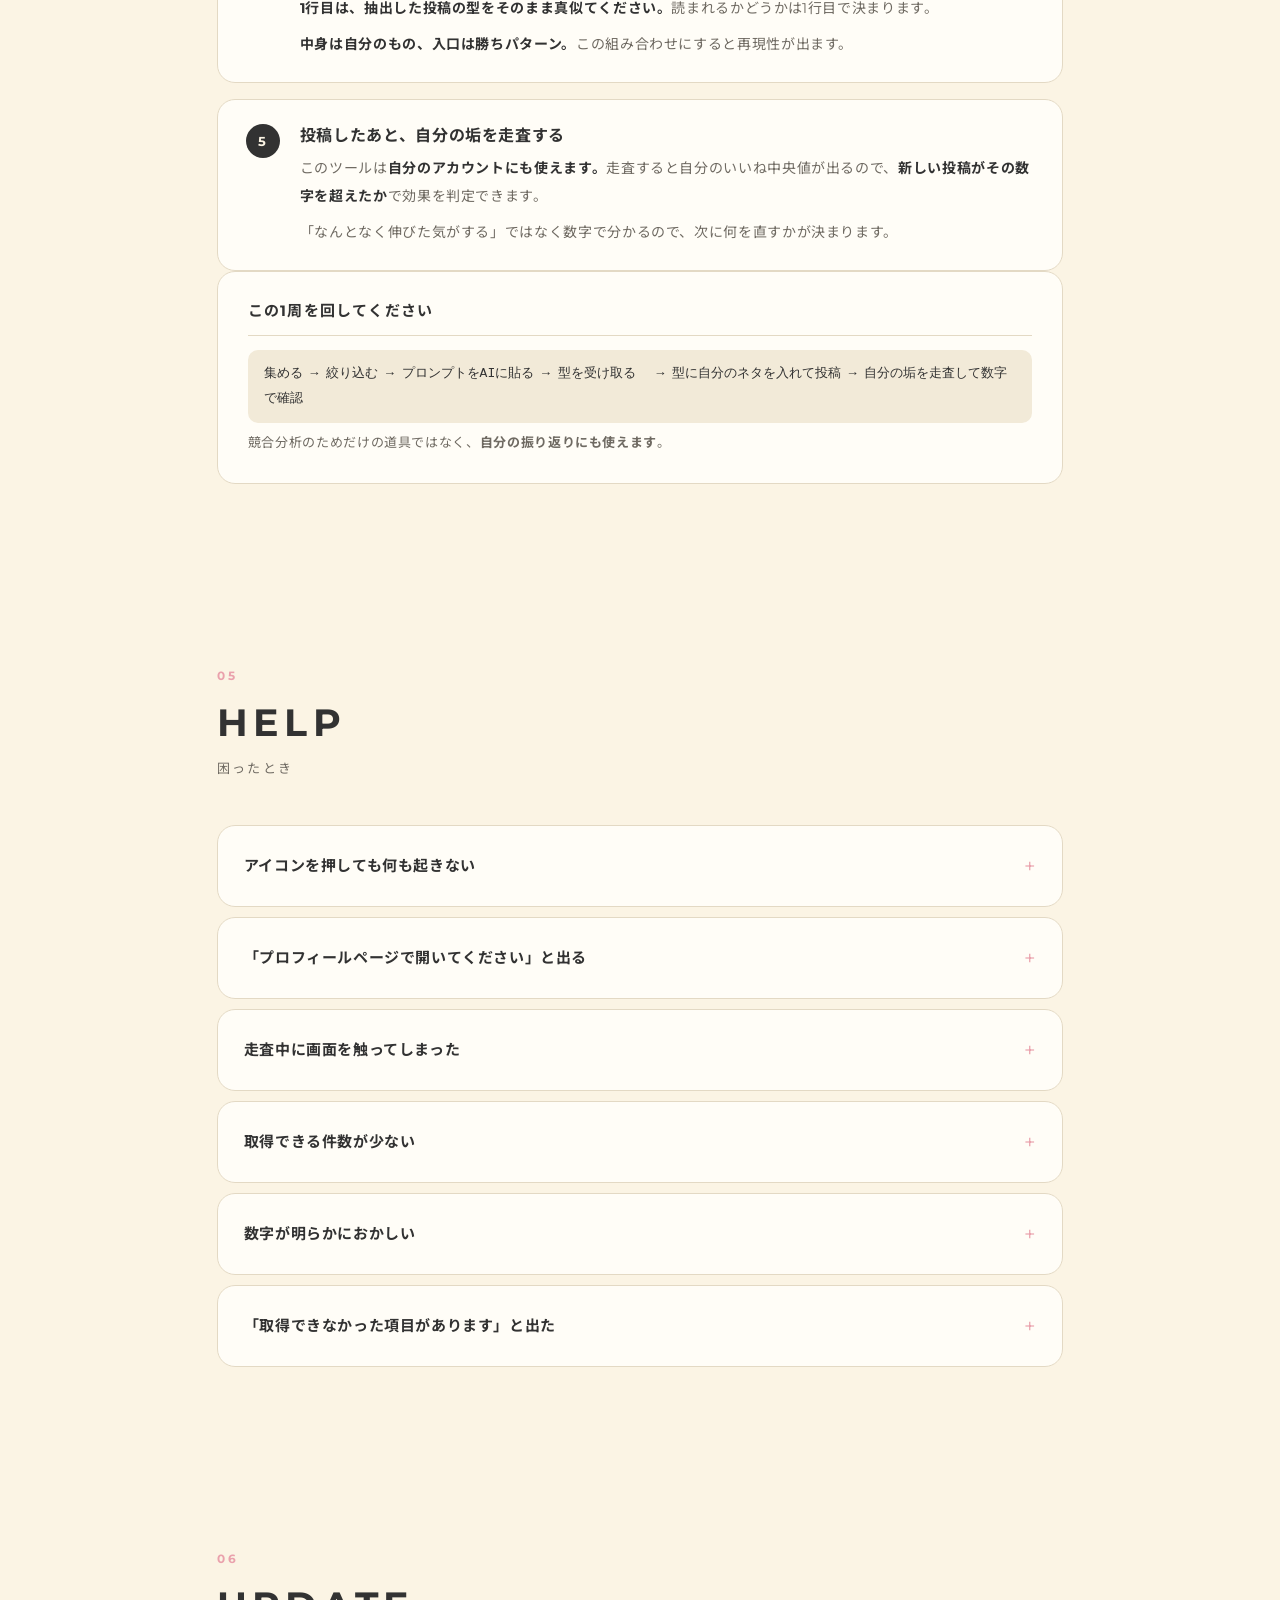
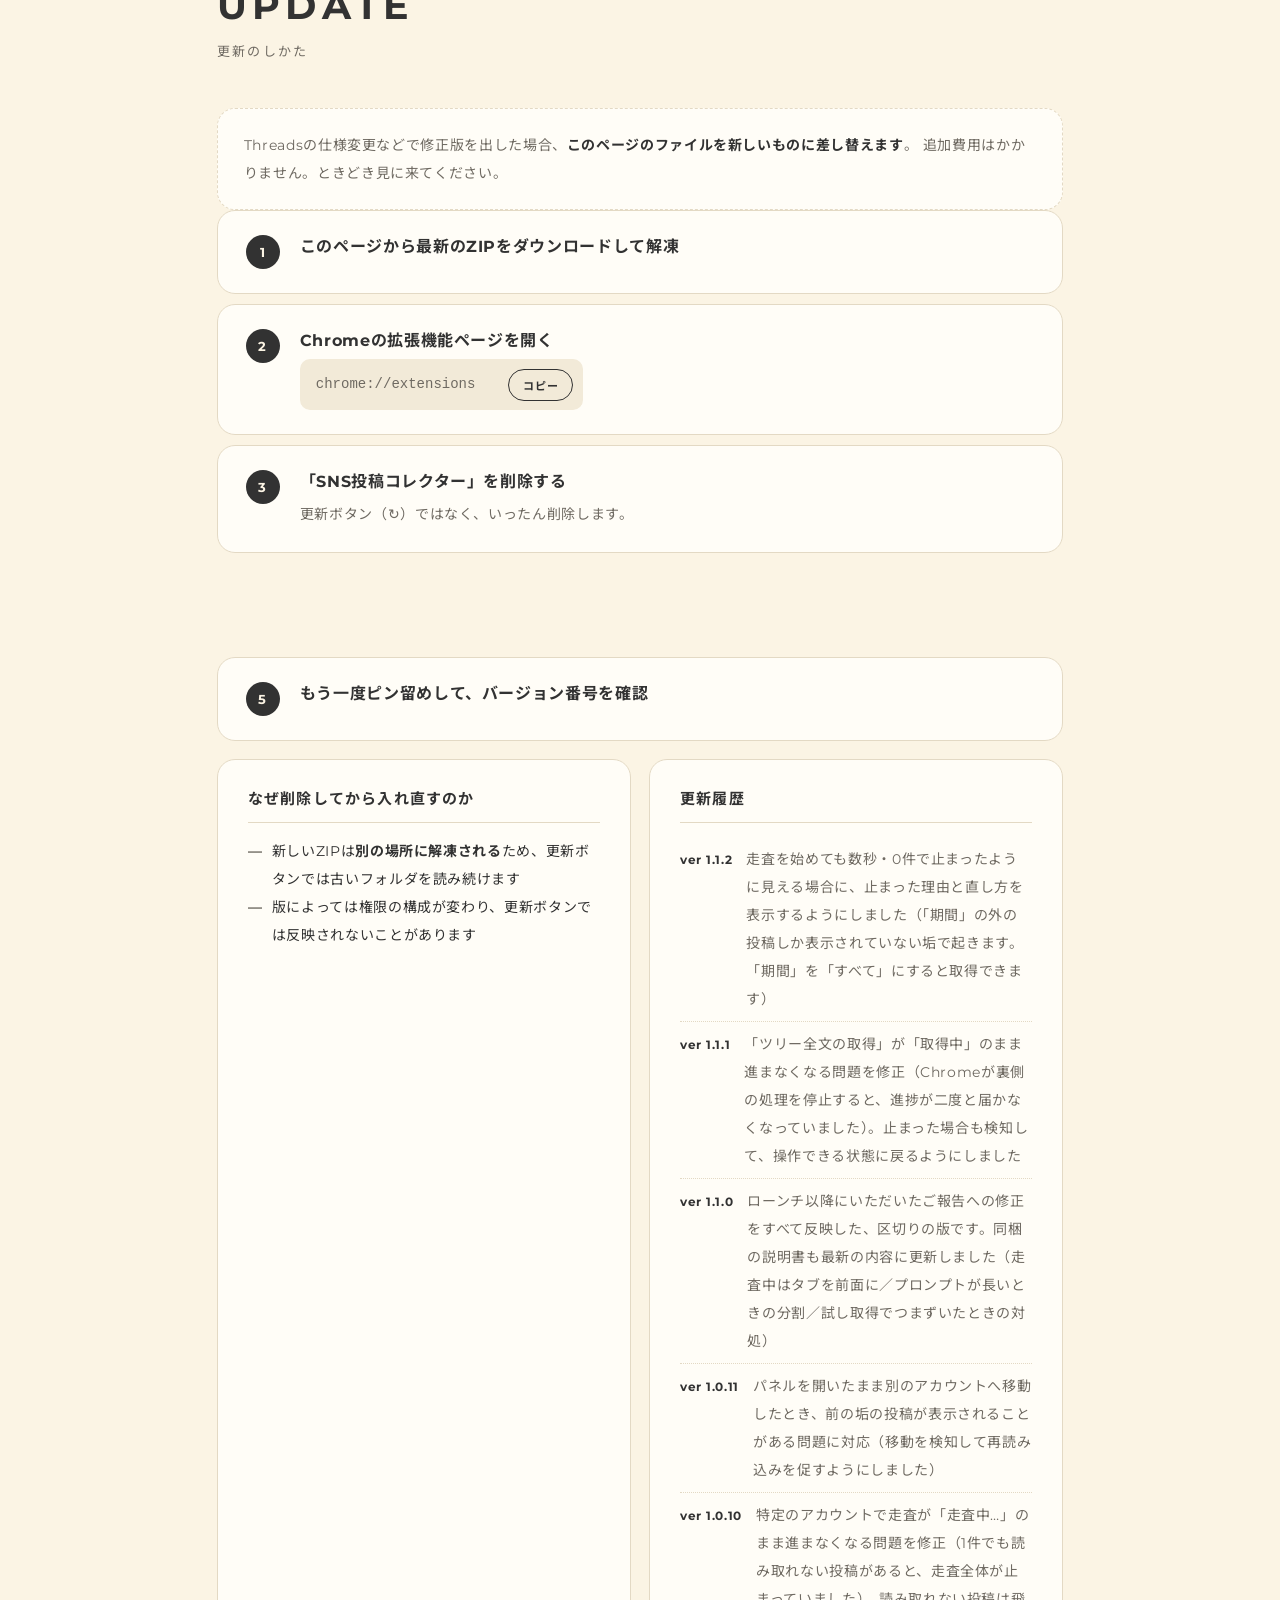
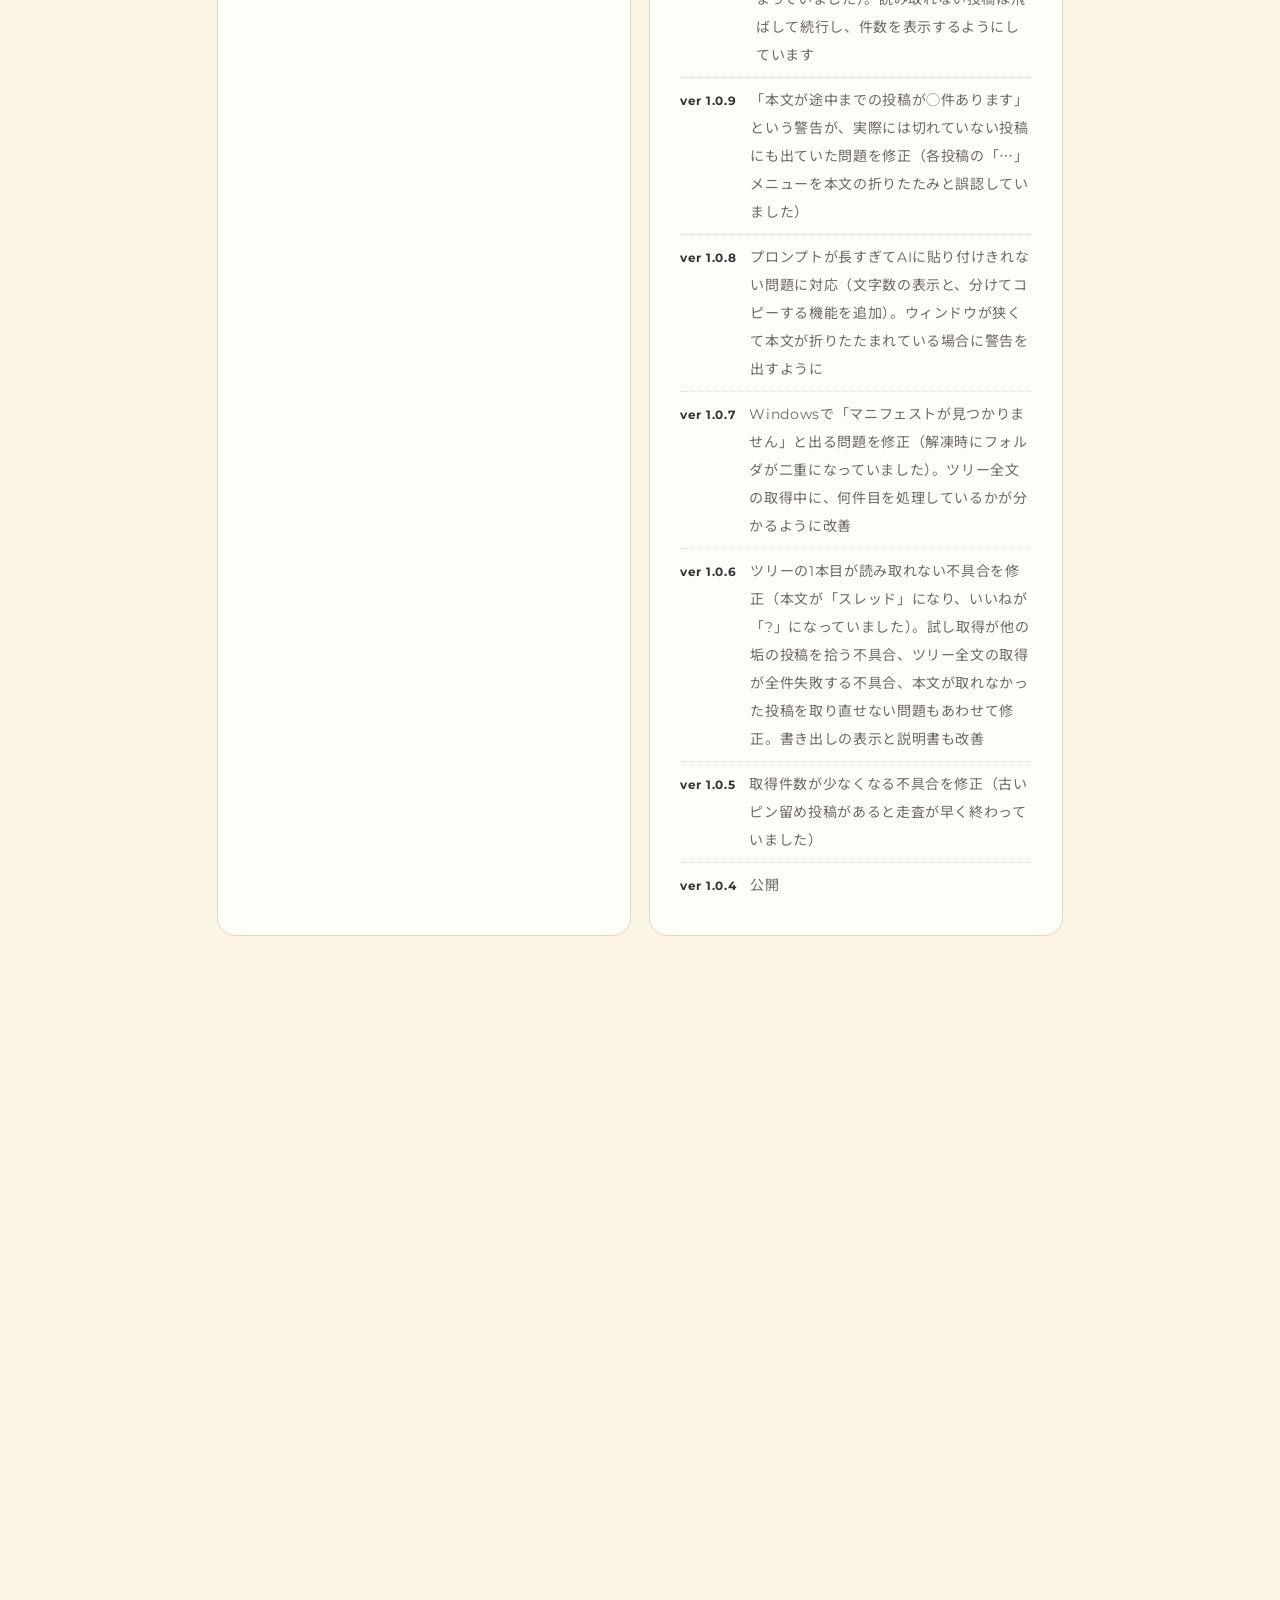
==== commit 57702eda: "update: ver 1.1.2（走査が数秒・0件で止まる理由を表示） Co-Authored-By: Claude Opus 5.5 <noreply@anthropic.com>" ====
--- a/index.html
+++ b/index.html
@@ -98,7 +98,7 @@
     <div class="dl__info">
       <p class="dl__name">SNS投稿コレクター</p>
       <p class="dl__meta">
-        <span class="tag" id="verTag">ver 1.1.1</span>
+        <span class="tag" id="verTag">ver 1.1.2</span>
         <span class="tag tag--soft">約42KB</span>
         <span class="tag tag--soft">Chrome専用</span>
       </p>
@@ -430,6 +430,7 @@
     <div class="card">
       <h3 class="card__title">更新履歴</h3>
       <ul class="log">
+        <li><span>ver 1.1.2</span>走査を始めても数秒・0件で止まったように見える場合に、止まった理由と直し方を表示するようにしました（「期間」の外の投稿しか表示されていない垢で起きます。「期間」を「すべて」にすると取得できます）</li>
         <li><span>ver 1.1.1</span>「ツリー全文の取得」が「取得中」のまま進まなくなる問題を修正（Chromeが裏側の処理を停止すると、進捗が二度と届かなくなっていました）。止まった場合も検知して、操作できる状態に戻るようにしました</li>
         <li><span>ver 1.1.0</span>ローンチ以降にいただいたご報告への修正をすべて反映した、区切りの版です。同梱の説明書も最新の内容に更新しました（走査中はタブを前面に／プロンプトが長いときの分割／試し取得でつまずいたときの対処）</li>
         <li><span>ver 1.0.11</span>パネルを開いたまま別のアカウントへ移動したとき、前の垢の投稿が表示されることがある問題に対応（移動を検知して再読み込みを促すようにしました）</li>
